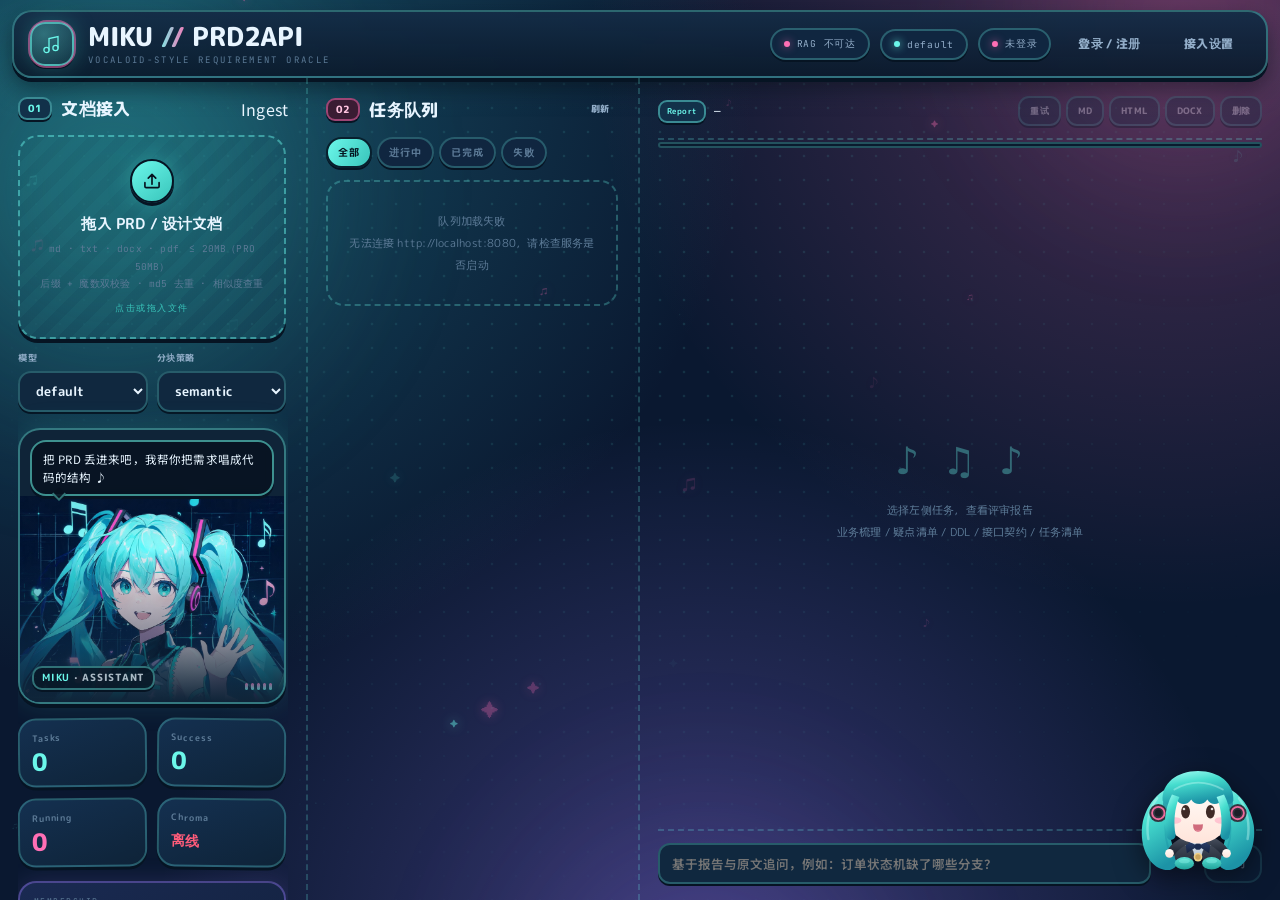
==== frontend/index.html @ 6f353a14 "feat: 新增账号登录与用户级 VIP 额度体系 登录：BCrypt 密码 + Redis 不透明令牌（12h 滑动续期），连续 5 次失败锁定 15 分钟；登录态优先、Header 透传回退，支持" ====
<!doctype html>
<html lang="zh-CN">
<head>
<meta charset="utf-8">
<meta name="viewport" content="width=device-width, initial-scale=1">
<title>MIKU // PRD2API · 需求解析终端</title>
<link rel="preconnect" href="https://fonts.googleapis.com">
<link rel="preconnect" href="https://fonts.gstatic.com" crossorigin>
<link href="https://fonts.googleapis.com/css2?family=M+PLUS+Rounded+1c:wght@400;700;800&family=JetBrains+Mono:wght@400;600&family=Noto+Sans+SC:wght@300;400;500;700&display=swap" rel="stylesheet">
<style>
  :root{
    --void:#050A14;
    --deep:#0A1424;
    --panel:rgba(140,220,255,.045);
    --glass:rgba(12,26,44,.55);
    --cream:#E8F5FF;
    --dim:#93AEC9;
    --faint:#5C7A96;
    --aqua:#39C5BB;
    --aqua-lit:#6BF7EA;
    --pink:#FF6FB5;
    --violet:#9B7BFF;
    --danger:#FF5C7A;
    --line:rgba(107,247,234,.16);
    --line-strong:rgba(107,247,234,.34);
    --mono:"JetBrains Mono","Cascadia Mono",Consolas,monospace;
    --display:"M PLUS Rounded 1c","HarmonyOS Sans SC","PingFang SC","Microsoft YaHei",sans-serif;
    --body:"Noto Sans SC","HarmonyOS Sans SC","PingFang SC","Microsoft YaHei",sans-serif;
  }

  *{box-sizing:border-box}
  html,body{height:100%}
  body{
    margin:0; background:var(--void); color:var(--cream);
    font-family:var(--body); letter-spacing:.01em;
    -webkit-font-smoothing:antialiased; overflow:hidden;
  }

  /* ── 氛围层：极光 / 星尘 / 网格 ───────────── */
  .aurora{position:fixed; inset:-20%; z-index:0; pointer-events:none; filter:blur(70px); opacity:.55}
  .aurora i{
    position:absolute; display:block; border-radius:50%; mix-blend-mode:screen;
    animation:float 18s ease-in-out infinite alternate;
  }
  .aurora i:nth-child(1){width:46vw;height:46vw;left:4%;top:6%;background:radial-gradient(circle,rgba(57,197,187,.55),transparent 68%)}
  .aurora i:nth-child(2){width:38vw;height:38vw;right:6%;top:-4%;background:radial-gradient(circle,rgba(255,111,181,.34),transparent 66%);animation-delay:-6s}
  .aurora i:nth-child(3){width:44vw;height:44vw;left:38%;bottom:-16%;background:radial-gradient(circle,rgba(155,123,255,.28),transparent 68%);animation-delay:-11s}
  @keyframes float{
    0%{transform:translate3d(0,0,0) scale(1)}
    100%{transform:translate3d(4%,-6%,0) scale(1.15)}
  }

  #stars{position:fixed; inset:0; z-index:1; pointer-events:none}

  .grid{
    position:fixed; inset:0; z-index:1; pointer-events:none; opacity:.5;
    background-image:
      linear-gradient(rgba(107,247,234,.05) 1px, transparent 1px),
      linear-gradient(90deg, rgba(107,247,234,.05) 1px, transparent 1px);
    background-size:64px 64px;
    mask-image:radial-gradient(circle at 50% 30%, #000 10%, transparent 80%);
  }
  .scan{
    position:fixed; left:0; right:0; height:120px; z-index:2; pointer-events:none;
    background:linear-gradient(180deg, transparent, rgba(107,247,234,.05), transparent);
    animation:scanDown 9s linear infinite;
  }
  @keyframes scanDown{ 0%{top:-20%} 100%{top:110%} }

  .shell{position:relative; z-index:3; height:100%; display:flex; flex-direction:column}

  /* ── 顶栏 ───────────────────────────────── */
  .topbar{
    display:flex; align-items:center; justify-content:space-between; gap:20px;
    padding:14px 26px; border-bottom:1px solid var(--line);
    background:linear-gradient(180deg, rgba(8,18,32,.92), rgba(8,18,32,.4));
    backdrop-filter:blur(16px);
  }
  .brand{display:flex; align-items:center; gap:14px; min-width:0}
  .logo{
    position:relative; width:44px; height:44px; flex:none;
    display:grid; place-items:center; border-radius:14px;
    background:radial-gradient(circle at 30% 25%, rgba(107,247,234,.35), rgba(57,197,187,.12));
    border:1px solid var(--line-strong);
    box-shadow:0 0 22px rgba(57,197,187,.28) inset, 0 0 18px rgba(57,197,187,.18);
  }
  .logo svg{width:24px; height:24px; color:var(--aqua-lit); animation:spin 12s linear infinite}
  @keyframes spin{ to{ transform:rotate(360deg) } }
  .logo::after{
    content:""; position:absolute; inset:-4px; border-radius:18px;
    border:1px solid rgba(255,111,181,.35); animation:pulseRing 2.8s ease-out infinite;
  }
  @keyframes pulseRing{
    0%{transform:scale(.92); opacity:.85}
    70%{transform:scale(1.12); opacity:0}
    100%{opacity:0}
  }

  .brand h1{
    margin:0; font-family:var(--display); font-weight:800; font-size:25px; line-height:1;
    letter-spacing:-.01em; display:flex; align-items:baseline; gap:8px; white-space:nowrap;
  }
  .brand h1 em{
    font-style:normal;
    background:linear-gradient(100deg, var(--aqua-lit), var(--pink));
    -webkit-background-clip:text; background-clip:text; color:transparent;
  }
  .brand .sub{
    margin:5px 0 0; font-family:var(--mono); font-size:9px; letter-spacing:.26em;
    text-transform:uppercase; color:var(--faint);
  }
  .topbar-right{display:flex; align-items:center; gap:10px; flex:none}

  .chip{
    display:inline-flex; align-items:center; gap:7px; padding:7px 12px; border-radius:99px;
    border:1px solid var(--line); background:rgba(140,220,255,.05);
    font-family:var(--mono); font-size:10px; letter-spacing:.08em; color:var(--dim);
    white-space:nowrap; transition:.2s;
  }
  .chip:hover{border-color:var(--line-strong); color:var(--cream)}
  .dot{width:6px; height:6px; border-radius:50%; background:var(--faint)}
  .dot.on{background:var(--aqua-lit); box-shadow:0 0 8px var(--aqua-lit); animation:breathe 2.2s ease-in-out infinite}
  .dot.off{background:var(--pink); box-shadow:0 0 8px rgba(255,111,181,.7)}
  @keyframes breathe{ 50%{opacity:.35} }

  .btn{
    position:relative; overflow:hidden; font-family:var(--mono); font-size:10.5px;
    letter-spacing:.1em; text-transform:uppercase; padding:9px 15px; border-radius:10px;
    cursor:pointer; border:1px solid var(--line); background:rgba(140,220,255,.04);
    color:var(--cream); transition:.2s cubic-bezier(.2,.7,.2,1);
  }
  .btn:hover{border-color:var(--line-strong); color:var(--aqua-lit); box-shadow:0 0 18px rgba(57,197,187,.25); transform:translateY(-1px)}
  .btn:active{transform:translateY(0) scale(.98)}
  .btn:disabled{opacity:.3; cursor:not-allowed; transform:none; box-shadow:none}
  .btn.solid{
    background:linear-gradient(120deg, var(--aqua), #2FA8C4 55%, var(--violet));
    border-color:transparent; color:#05131C; font-weight:700;
    box-shadow:0 6px 20px rgba(57,197,187,.35);
  }
  .btn.solid:hover{color:#05131C; box-shadow:0 8px 26px rgba(57,197,187,.5); filter:brightness(1.06)}
  .btn.ghost{border-color:transparent; color:var(--dim); background:transparent}
  .btn.ghost:hover{background:rgba(140,220,255,.06); border-color:var(--line); color:var(--cream)}
  .btn.danger:hover{border-color:rgba(255,92,122,.6); color:var(--danger); box-shadow:0 0 16px rgba(255,92,122,.22)}
  .ripple{
    position:absolute; border-radius:50%; transform:translate(-50%,-50%) scale(0);
    background:radial-gradient(circle, rgba(255,255,255,.65), transparent 65%);
    pointer-events:none; animation:ripple .55s ease-out forwards;
  }
  @keyframes ripple{ to{ transform:translate(-50%,-50%) scale(3.4); opacity:0 } }

  /* ── 设置抽屉 ───────────────────────────── */
  .drawer{
    display:none; gap:14px; padding:16px 26px 18px;
    border-bottom:1px solid var(--line); background:rgba(9,20,36,.7); backdrop-filter:blur(12px);
  }
  .drawer.open{display:grid; grid-template-columns:repeat(auto-fit,minmax(176px,1fr)); align-items:end; animation:drop .26s ease}
  @keyframes drop{ from{opacity:0; transform:translateY(-8px)} }
  .field{display:flex; flex-direction:column; gap:6px}
  .field label{
    font-family:var(--mono); font-size:9px; letter-spacing:.18em; text-transform:uppercase; color:var(--faint);
  }
  input, select, textarea{
    font-family:var(--mono); font-size:12px; color:var(--cream); width:100%;
    background:rgba(140,220,255,.06); border:1px solid var(--line); border-radius:10px;
    padding:10px 12px; outline:none; transition:.2s;
  }
  input:focus, select:focus, textarea:focus{
    border-color:var(--aqua); background:rgba(57,197,187,.1); box-shadow:0 0 0 3px rgba(57,197,187,.12);
  }
  select option{background:#0C1A2C; color:var(--cream)}

  /* ── 三栏工作台 ─────────────────────────── */
  .workspace{flex:1; min-height:0; display:grid; grid-template-columns:308px 332px minmax(0,1fr)}
  .pane{
    min-height:0; display:flex; flex-direction:column; padding:18px 18px 0;
    border-right:1px solid var(--line); position:relative;
    animation:rise .7s cubic-bezier(.2,.8,.2,1) both;
  }
  .pane:nth-child(2){animation-delay:.1s}
  .pane:nth-child(3){animation-delay:.2s; border-right:none}
  @keyframes rise{ from{opacity:0; transform:translateY(16px)} }
  .pane::after{
    content:""; position:absolute; top:0; bottom:0; right:-1px; width:1px;
    background:linear-gradient(180deg, transparent, rgba(107,247,234,.35), transparent);
  }
  .pane:last-child::after{display:none}

  .pane-head{display:flex; align-items:center; justify-content:space-between; gap:10px; margin-bottom:14px}
  .pane-title{display:flex; align-items:center; gap:9px; min-width:0}
  .idx{
    font-family:var(--mono); font-size:9.5px; color:var(--aqua-lit); letter-spacing:.06em;
    padding:3px 6px; border-radius:6px; border:1px solid rgba(107,247,234,.35);
    background:rgba(57,197,187,.1); flex:none;
  }
  .pane-title h2{margin:0; font-family:var(--display); font-size:16px; font-weight:700; white-space:nowrap}
  .pane-title .sub{font-family:var(--mono); font-size:8.5px; letter-spacing:.2em; color:var(--faint); text-transform:uppercase}
  .pane-body{flex:1; min-height:0; overflow-y:auto; padding-bottom:18px; padding-right:2px}
  :where(.pane-body,.report-body,.toc,.queue)::-webkit-scrollbar{width:5px; height:5px}
  :where(.pane-body,.report-body,.toc,.queue)::-webkit-scrollbar-thumb{
    background:linear-gradient(180deg, rgba(107,247,234,.5), rgba(255,111,181,.35));
    border-radius:99px;
  }
  :where(.pane-body,.report-body,.toc,.queue)::-webkit-scrollbar-track{background:transparent}

  /* ── 上传 ───────────────────────────────── */
  .dropzone{
    position:relative; overflow:hidden; cursor:pointer; text-align:center;
    padding:22px 16px; border-radius:16px;
    border:1.5px dashed rgba(107,247,234,.35);
    background:linear-gradient(180deg, rgba(57,197,187,.08), rgba(57,197,187,.02));
    transition:.24s;
  }
  .dropzone:hover{border-color:var(--aqua-lit); background:linear-gradient(180deg, rgba(57,197,187,.16), rgba(57,197,187,.04)); transform:translateY(-2px); box-shadow:0 10px 28px rgba(57,197,187,.18)}
  .dropzone.drag{border-color:var(--pink); border-style:solid; background:rgba(255,111,181,.12); transform:scale(1.02)}
  .dropzone.busy{pointer-events:none}
  .dropzone .sweep{
    position:absolute; inset:0; opacity:0; pointer-events:none;
    background:linear-gradient(115deg, transparent 30%, rgba(107,247,234,.22) 50%, transparent 70%);
    transform:translateX(-100%);
  }
  .dropzone.busy .sweep{opacity:1; animation:sweep 1.4s linear infinite}
  @keyframes sweep{ to{ transform:translateX(100%) } }

  .dz-icon{
    width:44px; height:44px; margin:0 auto 10px; display:grid; place-items:center;
    border-radius:50%; color:#06131F;
    background:linear-gradient(140deg, var(--aqua-lit), var(--aqua));
    box-shadow:0 0 24px rgba(57,197,187,.5);
    animation:bob 3.2s ease-in-out infinite;
  }
  @keyframes bob{ 50%{ transform:translateY(-5px) } }
  .dz-icon svg{width:20px; height:20px}
  .dz-title{font-family:var(--display); font-size:14.5px; font-weight:700; margin-bottom:5px}
  .dz-hint{font-family:var(--mono); font-size:9.5px; line-height:1.85; color:var(--faint); letter-spacing:.02em}
  .dz-meta{margin-top:9px; font-family:var(--mono); font-size:8.5px; letter-spacing:.18em; text-transform:uppercase; color:var(--aqua)}

  .upload-result{
    display:none; margin-top:12px; padding:12px 13px; border-radius:14px;
    border:1px solid rgba(107,247,234,.3); background:linear-gradient(135deg, rgba(57,197,187,.14), rgba(155,123,255,.08));
  }
  .upload-result.show{display:block; animation:pop .35s cubic-bezier(.2,1.4,.4,1) both}
  @keyframes pop{ from{opacity:0; transform:scale(.96) translateY(6px)} }
  .ur-name{font-family:var(--mono); font-size:11px; word-break:break-all; margin-bottom:5px; color:var(--aqua-lit)}
  .ur-meta{font-family:var(--mono); font-size:9px; color:var(--dim); line-height:1.9; word-break:break-all}
  .ur-flag{color:var(--pink)}
  .ur-actions{display:flex; gap:7px; margin-top:10px}

  .option-row{display:grid; grid-template-columns:1fr 1fr; gap:9px; margin-top:13px}
  .option-row .field label{font-size:8.5px}

  /* ── 看板娘 ─────────────────────────────── */
  .mascot{
    position:relative; margin-top:16px; border-radius:18px; overflow:hidden;
    border:1px solid rgba(107,247,234,.28);
    box-shadow:0 14px 40px rgba(5,10,20,.6), 0 0 0 1px rgba(107,247,234,.08) inset;
    background:#0A1424;
  }
  .mascot-art{
    position:relative; height:206px; overflow:hidden; display:block;
  }
  .hero-art{
    width:100%; height:100%; display:block; object-fit:cover; object-position:50% 14%;
    transition:transform .7s cubic-bezier(.2,.8,.2,1), filter .5s;
  }
  .mascot:hover .hero-art{transform:scale(1.045); filter:saturate(1.06)}
  .mascot-art::after{
    content:""; position:absolute; inset:0; pointer-events:none;
    background:linear-gradient(180deg, rgba(10,20,36,0) 0%, rgba(10,20,36,0) 52%, rgba(10,20,36,.62) 84%, #0A1424 100%);
  }

  /* ── 可拖拽的 fufu 玩偶 ──────────────────── */
  .fufu{
    position:fixed; left:0; top:0; z-index:45; width:124px;
    cursor:grab; touch-action:none; user-select:none;
    filter:drop-shadow(0 8px 14px rgba(0,0,0,.5));
    transition:filter .2s;
  }
  .fufu svg{width:100%; height:auto; display:block; overflow:visible; transition:transform .28s cubic-bezier(.34,1.56,.64,1)}
  .fufu:hover{filter:drop-shadow(0 10px 18px rgba(0,0,0,.55)) drop-shadow(0 0 14px rgba(57,197,187,.4))}
  .fufu.dragging{cursor:grabbing}
  .fufu.dragging svg{transform:rotate(-5deg) scale(1.05)}
  .fufu:focus-visible{outline:none}
  .fufu:focus-visible svg{filter:drop-shadow(0 0 12px var(--aqua-lit))}
  .fufu-bubble{
    position:absolute; left:50%; bottom:calc(100% + 6px); width:max-content; max-width:190px;
    transform:translateX(-50%) translateY(4px) scale(.94);
    padding:6px 9px; border-radius:12px;
    background:rgba(10,24,38,.95); border:2px solid rgba(107,247,234,.45);
    font-family:var(--display); font-weight:600; font-size:10px; line-height:1.5; color:var(--cream);
    box-shadow:0 3px 0 #061423; opacity:0; pointer-events:none; transition:.22s;
  }
  .fufu-bubble.show{opacity:1; transform:translateX(-50%) translateY(0) scale(1)}
  .fufu-bubble::after{
    content:""; position:absolute; left:50%; bottom:-6px; width:8px; height:8px; margin-left:-4px;
    background:rgba(10,24,38,.95); border-right:2px solid rgba(107,247,234,.45);
    border-bottom:2px solid rgba(107,247,234,.45); transform:rotate(45deg);
  }

  .fufu .f-body, .fufu .f-head, .fufu .f-tail-l, .fufu .f-tail-r,
  .fufu .f-arm-r, .fufu .f-eye-l, .fufu .f-eye-r, .fufu .f-mouth-sing{transform-box:view-box}
  .fufu .f-body{animation:plushBob 3.4s ease-in-out infinite; transform-origin:100px 174px}
  @keyframes plushBob{ 0%,100%{transform:translateY(0) rotate(0)} 50%{transform:translateY(-2.5px) rotate(-1deg)} }
  .fufu .f-head{animation:plushTilt 5.6s ease-in-out infinite; transform-origin:100px 128px}
  @keyframes plushTilt{ 0%,100%{transform:rotate(-1.6deg)} 50%{transform:rotate(1.6deg)} }
  .fufu .f-tail-l{animation:plushSwayL 4s ease-in-out infinite; transform-origin:82px 52px}
  .fufu .f-tail-r{animation:plushSwayR 4.6s ease-in-out infinite; transform-origin:118px 52px}
  @keyframes plushSwayL{ 0%,100%{transform:rotate(-3deg)} 50%{transform:rotate(2.4deg)} }
  @keyframes plushSwayR{ 0%,100%{transform:rotate(3deg)} 50%{transform:rotate(-2.4deg)} }
  .fufu .f-arm-r{animation:plushWave 2.6s ease-in-out infinite; transform-origin:120px 136px}
  @keyframes plushWave{ 0%,100%{transform:rotate(-4deg)} 50%{transform:rotate(10deg)} }
  .fufu .f-eye-l{animation:blink 5.4s infinite; transform-origin:80px 90px}
  .fufu .f-eye-r{animation:blink 5.4s infinite .08s; transform-origin:120px 90px}
  @keyframes blink{ 0%,89%,100%{transform:scaleY(1)} 93%,96%{transform:scaleY(.1)} }
  .fufu .f-mouth-smile{transition:opacity .16s}
  .fufu .f-mouth-sing{opacity:0; transform-origin:100px 114px}
  .fufu.sing .f-mouth-smile{opacity:0}
  .fufu.sing .f-mouth-sing{opacity:1; animation:sing .42s ease-in-out infinite}
  @keyframes sing{ 0%,100%{transform:scaleY(.55)} 50%{transform:scaleY(1.35)} }
  .fufu.sing .f-arm-r{animation-duration:.8s}
  .fufu .f-note{opacity:0; animation:noteUp 3.4s linear infinite; transform-box:fill-box; transform-origin:50% 100%}
  .fufu .f-note.n2{animation-delay:1.1s}
  .fufu .f-note.n3{animation-delay:2.2s}
  @keyframes noteUp{
    0%{transform:translate(0,6px) scale(.6); opacity:0}
    16%{opacity:.95}
    100%{transform:translate(-14px,-38px) scale(1.05); opacity:0}
  }
  .fufu.mood-happy{animation:plushJump .58s ease-in-out 3}
  @keyframes plushJump{ 0%,100%{transform:translateY(0)} 40%{transform:translateY(-10px) rotate(-3deg)} }
  .fufu.mood-sad .f-head{animation:plushSad 4s ease-in-out infinite}
  @keyframes plushSad{ 0%,100%{transform:rotate(5deg) translateY(3px)} 50%{transform:rotate(8deg) translateY(4px)} }

  .speech{
    position:relative; z-index:3; margin:10px 10px 0;
    padding:8px 11px; border-radius:12px;
    background:rgba(8,18,32,.86); border:1px solid rgba(107,247,234,.42);
    backdrop-filter:blur(6px); font-size:11px; line-height:1.6; color:var(--cream);
    box-shadow:0 8px 22px rgba(0,0,0,.45); animation:pop .3s ease both;
  }
  .speech::after{
    content:""; position:absolute; left:22px; bottom:-5px; width:8px; height:8px;
    background:rgba(8,18,32,.9); border-right:1px solid rgba(107,247,234,.42);
    border-bottom:1px solid rgba(107,247,234,.42); transform:rotate(45deg);
  }
  .eq{position:absolute; right:12px; bottom:12px; z-index:3; display:flex; align-items:flex-end; gap:3px; height:26px}
  .eq i{
    width:3px; border-radius:2px;
    background:linear-gradient(180deg, var(--pink), var(--aqua-lit));
    animation:eqBounce 1s ease-in-out infinite; animation-play-state:paused; opacity:.55;
    height:30%;
  }
  .eq.play i{animation-play-state:running; opacity:1}
  .eq i:nth-child(2){animation-delay:.12s}
  .eq i:nth-child(3){animation-delay:.24s}
  .eq i:nth-child(4){animation-delay:.06s}
  .eq i:nth-child(5){animation-delay:.18s}
  @keyframes eqBounce{ 0%,100%{height:22%} 50%{height:100%} }
  .mascot-name{
    position:absolute; left:12px; bottom:12px; z-index:3;
    font-family:var(--mono); font-size:9px; letter-spacing:.16em; color:rgba(232,245,255,.72);
    text-transform:uppercase;
  }
  .mascot-name b{color:var(--aqua-lit)}

  .stat-grid{display:grid; grid-template-columns:1fr 1fr; gap:8px; margin-top:14px}
  .stat{
    border-radius:13px; padding:11px 12px; border:1px solid var(--line);
    background:linear-gradient(160deg, rgba(140,220,255,.06), rgba(140,220,255,.015));
    transition:.2s;
  }
  .stat:hover{border-color:var(--line-strong); transform:translateY(-2px)}
  .stat .k{font-family:var(--mono); font-size:8px; letter-spacing:.18em; color:var(--faint); text-transform:uppercase}
  .stat .v{font-family:var(--display); font-size:21px; font-weight:800; margin-top:3px; line-height:1.1}
  .stat .v.aqua{color:var(--aqua-lit)}
  .stat .v.pink{color:var(--pink)}
  .stat .v.mid{font-size:14px; padding-top:5px}

  /* ── 队列 ───────────────────────────────── */
  .filter-row{display:flex; gap:5px; margin-bottom:12px; flex-wrap:wrap}
  .filter{
    font-family:var(--mono); font-size:9px; letter-spacing:.1em; text-transform:uppercase;
    padding:6px 10px; border-radius:99px; cursor:pointer; transition:.2s;
    border:1px solid var(--line); background:transparent; color:var(--faint);
  }
  .filter:hover{color:var(--cream); border-color:var(--line-strong)}
  .filter.active{
    color:#06131F; font-weight:700; border-color:transparent;
    background:linear-gradient(120deg, var(--aqua-lit), var(--aqua));
    box-shadow:0 0 16px rgba(57,197,187,.4);
  }

  .queue{flex:1; min-height:0; overflow-y:auto; padding-right:2px}
  .task{
    position:relative; overflow:hidden; cursor:pointer; padding:12px 12px 12px 15px;
    margin-bottom:8px; border-radius:14px; border:1px solid var(--line);
    background:linear-gradient(150deg, rgba(140,220,255,.05), rgba(140,220,255,.015));
    transition:.22s cubic-bezier(.2,.7,.2,1);
  }
  .task::before{
    content:""; position:absolute; left:0; top:10px; bottom:10px; width:3px; border-radius:3px;
    background:rgba(92,122,150,.6); transition:.2s;
  }
  .task:hover{transform:translateX(3px); border-color:var(--line-strong); box-shadow:0 8px 24px rgba(5,10,20,.5)}
  .task.active{border-color:rgba(107,247,234,.55); background:linear-gradient(150deg, rgba(57,197,187,.16), rgba(155,123,255,.06))}
  .task.active::before{background:linear-gradient(180deg, var(--aqua-lit), var(--pink)); box-shadow:0 0 12px var(--aqua)}
  .task[data-status="SUCCESS"]::before{background:var(--aqua)}
  .task[data-status="PROCESS"]::before, .task[data-status="INIT"]::before{background:var(--pink); animation:breathe 1.4s infinite}
  .task[data-status="FAIL"]::before{background:var(--danger)}
  .task-top{display:flex; align-items:center; justify-content:space-between; gap:8px; margin-bottom:6px}
  .task-id{font-family:var(--mono); font-size:10.5px; overflow:hidden; text-overflow:ellipsis; color:var(--cream)}
  .pill{
    font-family:var(--mono); font-size:8px; letter-spacing:.1em; padding:3px 7px; border-radius:99px;
    border:1px solid currentColor; white-space:nowrap; background:rgba(5,10,20,.4);
  }
  .pill.INIT{color:var(--dim)}
  .pill.PROCESS{color:var(--pink)}
  .pill.SUCCESS{color:var(--aqua-lit)}
  .pill.FAIL{color:var(--danger)}
  .task-meta{display:flex; gap:9px; flex-wrap:wrap; font-family:var(--mono); font-size:8.5px; color:var(--faint)}
  .task-meta b{color:var(--dim); font-weight:400}
  .bar{height:3px; border-radius:99px; background:rgba(140,220,255,.12); margin-top:9px; overflow:hidden}
  .bar i{
    display:block; height:100%; width:0; border-radius:99px;
    background:linear-gradient(90deg, var(--aqua), var(--aqua-lit) 60%, var(--pink));
    transition:width .6s cubic-bezier(.3,.8,.3,1); position:relative;
  }
  .bar i::after{
    content:""; position:absolute; inset:0;
    background:linear-gradient(90deg, transparent, rgba(255,255,255,.7), transparent);
    transform:translateX(-100%); animation:shine 1.8s linear infinite;
  }
  @keyframes shine{ to{ transform:translateX(100%) } }

  .empty{
    border:1px dashed var(--line); border-radius:14px; padding:28px 16px; text-align:center;
    font-family:var(--mono); font-size:10px; line-height:2; color:var(--faint); letter-spacing:.06em;
  }

  /* ── 报告 ───────────────────────────────── */
  .pane-report{padding-bottom:0}
  .report-head{
    display:flex; align-items:center; justify-content:space-between; gap:12px;
    padding-bottom:12px; border-bottom:1px solid var(--line); flex-wrap:wrap;
  }
  .report-id{display:flex; align-items:center; gap:8px; min-width:0}
  .report-id .tag{
    font-family:var(--mono); font-size:8px; letter-spacing:.2em; text-transform:uppercase;
    color:var(--aqua-lit); padding:3px 7px; border:1px solid rgba(107,247,234,.35); border-radius:6px;
  }
  .report-id code{font-family:var(--mono); font-size:11px; color:var(--cream); overflow:hidden; text-overflow:ellipsis; white-space:nowrap}
  .report-actions{display:flex; gap:5px; flex-wrap:wrap}
  .report-actions .btn{padding:6px 10px; font-size:9px; border-radius:8px}

  .scroll-progress{
    height:2px; margin-top:0; background:rgba(140,220,255,.08); overflow:hidden; flex:none;
  }
  .scroll-progress i{
    display:block; height:100%; width:0;
    background:linear-gradient(90deg, var(--aqua), var(--pink));
    box-shadow:0 0 8px var(--aqua); transition:width .15s linear;
  }

  .report-layout{flex:1; min-height:0; display:grid; grid-template-columns:minmax(0,1fr) 186px}
  .report-body{min-height:0; overflow-y:auto; padding:22px 24px 22px 0}
  .toc{border-left:1px solid var(--line); padding:22px 0 22px 14px; overflow-y:auto; font-family:var(--mono); font-size:9px; line-height:1.95}
  .toc .toc-label{font-size:8px; letter-spacing:.22em; color:var(--faint); text-transform:uppercase; margin-bottom:10px}
  .toc a{
    display:block; padding:3px 0 3px 9px; color:var(--dim); text-decoration:none;
    border-left:1px solid transparent; transition:.18s; white-space:nowrap; overflow:hidden; text-overflow:ellipsis;
  }
  .toc a:hover{color:var(--aqua-lit); border-left-color:var(--aqua-lit); padding-left:12px}
  .toc a.lv3{padding-left:18px; color:var(--faint)}
  .toc a.lv4{padding-left:26px; color:var(--faint); font-size:8.5px}

  /* Markdown */
  .md{font-size:13.5px; line-height:1.95; color:#CEE6F6; max-width:84ch; animation:fadeUp .5s ease both}
  @keyframes fadeUp{ from{opacity:0; transform:translateY(10px)} }
  .md > *:first-child{margin-top:0}
  .md h1,.md h2,.md h3,.md h4{
    font-family:var(--display); color:var(--cream); line-height:1.35; font-weight:800;
    margin:30px 0 12px; letter-spacing:-.01em;
  }
  .md h1{
    font-size:25px;
    background:linear-gradient(100deg, #FFFFFF, var(--aqua-lit) 55%, var(--pink));
    -webkit-background-clip:text; background-clip:text; color:transparent;
  }
  .md h2{font-size:18px; padding-bottom:8px; border-bottom:1px solid var(--line); position:relative}
  .md h2::before{
    content:"♪"; color:var(--pink); margin-right:8px; font-family:var(--mono); font-size:15px;
    text-shadow:0 0 12px rgba(255,111,181,.7);
  }
  .md h3{font-size:15px; color:#DDF3FF}
  .md h4{font-size:12.5px; color:var(--dim); font-family:var(--mono); letter-spacing:.04em}
  .md p{margin:9px 0}
  .md strong{color:#FFFFFF; font-weight:700}
  .md em{color:var(--dim)}
  .md a{color:var(--aqua-lit); text-decoration:none; border-bottom:1px dashed rgba(107,247,234,.5)}
  .md ul,.md ol{margin:9px 0; padding-left:20px}
  .md li{margin:4px 0}
  .md li::marker{color:var(--pink)}
  .md code{
    font-family:var(--mono); font-size:11.5px; color:var(--aqua-lit);
    background:rgba(57,197,187,.14); padding:1.5px 5px; border-radius:5px;
  }
  .md pre{
    position:relative; background:linear-gradient(160deg, #071322, #0A1A2C);
    border:1px solid var(--line); border-radius:14px; padding:32px 16px 16px;
    overflow-x:auto; margin:14px 0; box-shadow:0 10px 26px rgba(0,0,0,.35);
  }
  .md pre::before{
    content:"● ● ●"; position:absolute; top:9px; left:14px; font-size:9px; letter-spacing:4px;
    color:rgba(255,111,181,.75);
  }
  .md pre code{background:none; padding:0; color:#B9E9FF; font-size:11px; line-height:1.85}
  .md blockquote{
    margin:14px 0; padding:10px 14px; border-radius:0 12px 12px 0; border-left:3px solid var(--pink);
    background:rgba(255,111,181,.07); color:var(--dim); font-style:italic;
  }
  .md table{border-collapse:separate; border-spacing:0; width:100%; margin:15px 0; font-size:11.5px; border:1px solid var(--line); border-radius:12px; overflow:hidden}
  .md th{
    font-family:var(--mono); font-size:9px; letter-spacing:.12em; text-transform:uppercase; text-align:left;
    color:var(--aqua-lit); padding:9px 11px; white-space:nowrap;
    background:linear-gradient(180deg, rgba(57,197,187,.16), rgba(57,197,187,.06));
    border-bottom:1px solid var(--line);
  }
  .md td{padding:9px 11px; border-bottom:1px solid rgba(107,247,234,.08); font-family:var(--mono); font-size:11px; vertical-align:top; word-break:break-word}
  .md td:first-child{white-space:nowrap; color:#DCEEFF}
  .md tbody tr{transition:background .18s}
  .md tbody tr:hover{background:rgba(57,197,187,.07)}
  .md tbody tr:last-child td{border-bottom:none}
  .md hr{border:none; height:1px; margin:26px 0; background:linear-gradient(90deg, transparent, rgba(107,247,234,.4), transparent)}

  .report-empty{height:100%; display:flex; flex-direction:column; align-items:center; justify-content:center; gap:12px; text-align:center; padding:30px}
  .report-empty .glyph{font-family:var(--mono); font-size:40px; color:rgba(107,247,234,.35); letter-spacing:2px; animation:breathe 3.4s ease-in-out infinite}
  .report-empty p{font-family:var(--mono); font-size:10px; letter-spacing:.1em; color:var(--faint); line-height:2; margin:0}
  .loading-rings{position:relative; width:64px; height:64px}
  .loading-rings i{
    position:absolute; inset:0; border-radius:50%; border:2px solid transparent;
    border-top-color:var(--aqua-lit); border-right-color:rgba(255,111,181,.6);
    animation:spin 1.1s linear infinite;
  }
  .loading-rings i:nth-child(2){inset:10px; animation-duration:1.6s; animation-direction:reverse; border-top-color:var(--pink); border-right-color:rgba(107,247,234,.5)}
  @keyframes spin{ to{transform:rotate(360deg)} }

  /* 追问 */
  .chat{display:flex; align-items:center; gap:8px; padding:12px 0 16px; border-top:1px solid var(--line); flex:none}
  .chat input{flex:1; font-family:var(--body); font-size:12.5px; border-radius:12px}
  .chat .hint{font-family:var(--mono); font-size:8px; letter-spacing:.14em; color:var(--faint); white-space:nowrap}
  .chat .btn{border-radius:12px}

  /* Toast */
  .toasts{position:fixed; right:20px; bottom:20px; z-index:60; display:flex; flex-direction:column; gap:8px; align-items:flex-end}
  .toast{
    font-family:var(--mono); font-size:10.5px; padding:11px 14px; max-width:380px; line-height:1.7;
    border-radius:12px; border:1px solid var(--line-strong);
    background:rgba(8,18,32,.92); backdrop-filter:blur(10px);
    border-left:3px solid var(--aqua); box-shadow:0 12px 30px rgba(0,0,0,.5);
    animation:toastIn .3s cubic-bezier(.2,1.3,.4,1) both;
  }
  .toast.error{border-left-color:var(--danger)}
  .toast.warn{border-left-color:var(--pink)}
  @keyframes toastIn{ from{opacity:0; transform:translateX(20px) scale(.96)} }

  @media (max-width:1520px){
    .report-layout{grid-template-columns:minmax(0,1fr)}
    .toc{display:none}
    .report-body{padding-right:0}
  }
  @media (max-width:1180px){
    body{overflow:auto}
    .shell{height:auto}
    .workspace{grid-template-columns:1fr}
    .pane{border-right:none; border-bottom:1px solid var(--line); padding-bottom:16px}
    .mascot-art{height:150px}
    .chibi{height:160px}
  }
  @media (prefers-reduced-motion:reduce){
    *{animation-duration:.001s !important; animation-iteration-count:1 !important; transition-duration:.001s !important}
  }

  /* ══════════ 卡通贴纸皮肤 ══════════ */
  :root{
    --sticker:#122A44;
    --sticker-2:#0E2338;
    --hard:0 4px 0 #061423, 0 10px 24px rgba(3,10,18,.5);
    --hard-sm:0 3px 0 #061423;
    --pop:cubic-bezier(.34,1.56,.64,1);
  }
  body{
    background:
      radial-gradient(circle at 10% 6%, rgba(41,158,175,.42), transparent 44%),
      radial-gradient(circle at 92% 2%, rgba(255,111,181,.26), transparent 40%),
      radial-gradient(circle at 55% 108%, rgba(155,123,255,.34), transparent 46%),
      #0A1830;
  }
  .grid{
    opacity:.55;
    background-image:radial-gradient(rgba(107,247,234,.22) 1.5px, transparent 1.6px);
    background-size:24px 24px;
  }
  .aurora{opacity:.7}
  .scan{opacity:.6}

  /* 顶栏 / 品牌 */
  .topbar{
    margin:10px 12px 0; padding:10px 16px;
    border:2px solid rgba(107,247,234,.35); border-radius:20px;
    background:linear-gradient(180deg, rgba(20,44,70,.96), rgba(11,26,44,.94));
    box-shadow:var(--hard);
  }
  .logo{
    border:2px solid rgba(107,247,234,.6); border-radius:15px;
    box-shadow:0 3px 0 #061423, 0 0 22px rgba(57,197,187,.35);
  }
  .logo::after{border-radius:19px; border-width:2px; border-color:rgba(255,111,181,.5)}
  .brand h1{font-size:26px}
  .chip{
    border:2px solid rgba(107,247,234,.28); background:#102640; border-radius:99px;
    box-shadow:0 2px 0 #061423; font-size:9.5px;
    transition:transform .18s var(--pop), border-color .18s, color .18s;
  }
  .chip:hover{transform:translateY(-1px); border-color:rgba(107,247,234,.62)}

  /* 按钮：厚描边 + 硬投影 + 按下回弹 */
  .btn{
    font-family:var(--display); font-weight:800; text-transform:none; letter-spacing:.02em;
    font-size:11.5px; border:2px solid rgba(107,247,234,.4); border-radius:14px;
    background:#11293F; box-shadow:var(--hard-sm);
    transition:transform .16s var(--pop), box-shadow .16s, background .18s, border-color .18s, color .18s;
  }
  .btn:hover{
    transform:translateY(-2px) rotate(-.6deg);
    box-shadow:0 5px 0 #061423, 0 0 20px rgba(57,197,187,.3);
    border-color:rgba(107,247,234,.75); color:var(--aqua-lit);
  }
  .btn:active{transform:translateY(2px); box-shadow:0 1px 0 #061423}
  .btn.solid{
    background:linear-gradient(120deg, var(--aqua-lit), var(--aqua) 60%, var(--violet));
    border-color:#08202E; color:#04141F;
    box-shadow:0 3px 0 #061423, 0 8px 18px rgba(57,197,187,.35);
  }
  .btn.solid:hover{filter:brightness(1.05); color:#04141F; transform:translateY(-2px) rotate(-.6deg)}
  .btn.ghost{border-color:transparent; box-shadow:none; background:transparent}
  .btn.ghost:hover{border-color:rgba(107,247,234,.4); box-shadow:var(--hard-sm); background:#11293F}
  .report-actions .btn{border-radius:11px; box-shadow:0 2px 0 #061423}
  .chat .btn{border-radius:14px}

  /* 抽屉 / 表单 */
  .drawer{border-bottom:2px dashed rgba(107,247,234,.22); background:rgba(12,28,46,.88)}
  .field label{
    font-family:var(--display); font-weight:700; font-size:10px;
    letter-spacing:.06em; text-transform:none; color:var(--dim);
  }
  input, select, textarea{
    font-family:var(--display); font-weight:600; font-size:12.5px;
    border:2px solid rgba(107,247,234,.25); border-radius:13px; background:#10283F;
    box-shadow:0 2px 0 #061423; padding:9px 12px;
  }
  input:focus, select:focus, textarea:focus{
    border-color:var(--aqua-lit);
    box-shadow:0 2px 0 #061423, 0 0 0 4px rgba(57,197,187,.18);
  }

  /* 分栏：虚线分隔 */
  .pane{border-right:2px dashed rgba(107,247,234,.2)}
  .pane::after{display:none}
  .pane:nth-child(3){border-right:none}
  .idx{
    font-family:var(--display); font-weight:800; font-size:10px;
    padding:2px 8px; border-radius:9px; border:2px solid rgba(107,247,234,.45);
    background:#12314A; box-shadow:0 2px 0 #061423; letter-spacing:.02em;
  }
  .pane:nth-child(2) .idx{background:#3A1C33; border-color:rgba(255,111,181,.5); color:#FFC3DF}
  .pane:nth-child(3) .idx{background:#241E4A; border-color:rgba(155,123,255,.5); color:#D6C9FF}
  .pane-title h2{font-size:17px; font-weight:800}
  .pane-title .sub{
    font-family:var(--display); font-weight:600; letter-spacing:.1em;
    text-transform:none; font-size:9px;
  }

  /* 上传区 */
  .dropzone{
    border:2px dashed rgba(107,247,234,.45); border-radius:20px;
    background:repeating-linear-gradient(-45deg, rgba(57,197,187,.07) 0 10px, rgba(57,197,187,.02) 10px 20px);
    box-shadow:0 4px 0 #061423;
  }
  .dropzone:hover{
    transform:translateY(-3px) rotate(-.4deg);
    box-shadow:0 7px 0 #061423, 0 0 26px rgba(57,197,187,.2);
  }
  .dz-icon{border:2px solid #061423; box-shadow:0 3px 0 #061423, 0 0 22px rgba(57,197,187,.45)}
  .dz-title{font-size:15px}
  .upload-result{border:2px solid rgba(107,247,234,.4); border-radius:18px; box-shadow:0 3px 0 #061423}

  /* 看板娘卡片 */
  .mascot{
    border:2px solid rgba(107,247,234,.4); border-radius:22px; background:#0F2438;
    box-shadow:0 4px 0 #061423, 0 0 28px rgba(57,197,187,.18);
  }
  .mascot-art::after{
    background:linear-gradient(180deg, rgba(15,36,56,.1) 0%, rgba(15,36,56,0) 26%, rgba(15,36,56,.55) 74%, #0F2438 100%);
  }
  .speech{border:2px solid rgba(107,247,234,.55); border-radius:16px; box-shadow:0 3px 0 #061423; font-size:11.5px}
  .speech::after{border-width:2px}
  .mascot-name{
    font-family:var(--display); font-weight:800; font-size:9.5px; letter-spacing:.08em;
    padding:3px 8px; border-radius:10px; border:2px solid rgba(107,247,234,.4);
    background:rgba(8,24,38,.82); box-shadow:0 2px 0 #061423;
  }

  /* 统计卡 */
  .stat-grid{gap:10px}
  .stat{
    border:2px solid rgba(107,247,234,.26); border-radius:18px;
    background:linear-gradient(160deg, #143050, #0E2338);
    box-shadow:0 3px 0 #061423;
    transition:transform .18s var(--pop), box-shadow .18s, border-color .18s;
  }
  .stat:nth-child(odd){transform:rotate(-.7deg)}
  .stat:nth-child(even){transform:rotate(.7deg)}
  .stat:hover{transform:translateY(-3px) rotate(0); border-color:rgba(107,247,234,.6); box-shadow:0 6px 0 #061423}
  .stat .k{font-family:var(--display); font-weight:700; letter-spacing:.1em; text-transform:none; font-size:9px}
  .stat .v{font-size:24px}

  /* 筛选 */
  .filter{
    border:2px solid rgba(107,247,234,.25); background:#102640; box-shadow:0 2px 0 #061423;
    font-family:var(--display); font-weight:700; text-transform:none; font-size:10px;
    transition:transform .16s var(--pop), border-color .18s, color .18s, background .18s;
  }
  .filter:hover{transform:translateY(-1px) rotate(-1deg); color:var(--cream)}
  .filter.active{
    border-color:#08202E; color:#04141F;
    background:linear-gradient(120deg, var(--aqua-lit), var(--aqua));
    box-shadow:0 2px 0 #061423;
  }

  /* 任务卡 */
  .task{
    border:2px solid rgba(107,247,234,.22); border-radius:18px;
    background:linear-gradient(150deg, #132F4B, #0E2338);
    box-shadow:0 3px 0 #061423; margin-bottom:10px;
  }
  .task::before{left:6px; top:12px; bottom:12px; width:5px; border-radius:9px}
  .task:hover{transform:translate(-1px,-2px) rotate(-.4deg); border-color:rgba(107,247,234,.6); box-shadow:0 6px 0 #061423}
  .task.active{border-color:var(--aqua-lit); box-shadow:0 3px 0 #061423, 0 0 22px rgba(57,197,187,.28)}
  .pill{
    border-width:2px; background:#0B1E31;
    font-family:var(--display); font-weight:700; letter-spacing:.02em;
  }
  .bar{
    height:10px; border:2px solid rgba(107,247,234,.35); border-radius:99px;
    background:#0A1B2E; padding:1px; margin-top:10px;
  }
  .bar i{border-radius:99px; background-image:repeating-linear-gradient(45deg, var(--aqua) 0 5px, var(--aqua-lit) 5px 10px)}
  .empty{
    border:2px dashed rgba(107,247,234,.28); border-radius:18px;
    font-family:var(--display); font-size:11px; letter-spacing:.02em;
  }

  /* 报告 */
  .report-head{border-bottom:2px dashed rgba(107,247,234,.22)}
  .report-id .tag{
    border:2px solid rgba(107,247,234,.45); border-radius:9px; background:#12314A;
    font-family:var(--display); font-weight:700; letter-spacing:.06em; text-transform:none;
    box-shadow:0 2px 0 #061423;
  }
  .scroll-progress{
    height:6px; border-radius:99px; margin-top:2px;
    background:#0A1B2E; border:2px solid rgba(107,247,234,.25);
  }
  .scroll-progress i{border-radius:99px}
  .toc{border-left:2px dashed rgba(107,247,234,.2); font-family:var(--display); font-size:10px}
  .toc:empty{border-left:none}
  .toc a{border-left-width:2px; border-radius:0 8px 8px 0}

  /* Markdown 卡通化 */
  .md h1{font-size:27px}
  .md h2{border-bottom:2px dashed rgba(107,247,234,.3)}
  .md code{border-radius:7px; border:1px solid rgba(107,247,234,.25)}
  .md pre{border:2px solid rgba(107,247,234,.28); border-radius:18px; box-shadow:0 4px 0 #061423}
  .md blockquote{border-radius:0 16px 16px 0; border-left-width:5px; background:rgba(255,111,181,.1)}
  .md table{border:2px solid rgba(107,247,234,.24); border-radius:16px; box-shadow:0 3px 0 #061423}
  .md th{
    border-bottom:2px solid rgba(107,247,234,.24);
    font-family:var(--display); font-weight:700; letter-spacing:.02em; text-transform:none; font-size:10px;
  }
  .md td{border-bottom:1px dashed rgba(107,247,234,.14)}
  .md hr{
    height:2px;
    background:repeating-linear-gradient(90deg, rgba(107,247,234,.45) 0 8px, transparent 8px 16px);
  }

  /* 报告空态 / 提示 */
  .report-empty p{font-family:var(--display); font-size:11px; letter-spacing:.02em}
  .loading-rings i{border-width:3px}
  .chat{border-top:2px dashed rgba(107,247,234,.22)}
  .toast{
    border:2px solid rgba(107,247,234,.45); border-left-width:5px; border-radius:16px;
    box-shadow:0 4px 0 #061423;
    font-family:var(--display); font-weight:600; font-size:11px;
  }

  /* 登录 / 注册抽屉 */
  .auth-drawer{padding:16px 26px 18px}
  .auth-drawer.open{display:grid; grid-template-columns:repeat(auto-fit,minmax(150px,1fr)); align-items:end}
  .auth-actions{display:flex; gap:8px; align-items:end}
  .auth-tip{
    grid-column:1/-1; font-family:var(--mono); font-size:9.5px; color:var(--faint);
    letter-spacing:.04em; line-height:1.7;
  }

  /* VIP 卡片 */
  .vip-card{
    margin-top:14px; padding:13px 14px; border-radius:18px;
    border:2px solid rgba(155,123,255,.4);
    background:linear-gradient(150deg, #1A2A52, #101F38);
    box-shadow:0 4px 0 #061423, 0 0 24px rgba(155,123,255,.16);
  }
  .vip-head{display:flex; align-items:center; justify-content:space-between; gap:8px}
  .vip-head .k{font-family:var(--mono); font-size:8px; letter-spacing:.18em; color:var(--faint); text-transform:uppercase}
  .vip-plan{font-family:var(--display); font-weight:800; font-size:15px; margin-top:2px; color:var(--cream)}
  .vip-badge{
    font-family:var(--mono); font-size:8.5px; letter-spacing:.12em; padding:4px 9px; border-radius:9px;
    border:2px solid rgba(107,247,234,.4); background:rgba(8,24,38,.85); color:var(--aqua-lit);
    box-shadow:0 2px 0 #061423; white-space:nowrap;
  }
  .vip-badge.pro{border-color:rgba(255,111,181,.55); color:#FFB8DA}
  .vip-metrics{display:grid; grid-template-columns:repeat(3,1fr); gap:8px; margin-top:11px}
  .vip-metric{
    padding:8px 9px; border-radius:12px; border:1px solid rgba(107,247,234,.22);
    background:rgba(8,24,38,.55);
  }
  .vip-metric .k{font-family:var(--mono); font-size:7.5px; letter-spacing:.12em; color:var(--faint); text-transform:uppercase}
  .vip-metric .v{font-family:var(--display); font-size:13px; font-weight:800; margin-top:2px; color:var(--aqua-lit)}
  .vip-expire{font-family:var(--mono); font-size:9px; color:var(--dim); margin-top:9px; letter-spacing:.04em}
  .vip-redeem{display:flex; gap:7px; margin-top:9px}
  .vip-redeem input{padding:8px 10px; font-size:11px}
  .vip-redeem .btn{padding:8px 12px; font-size:9px; flex:none}
</style>
</head>
<body>
<div class="aurora"><i></i><i></i><i></i></div>
<canvas id="stars"></canvas>
<div class="grid"></div>
<div class="scan"></div>

<div class="shell">
  <header class="topbar">
    <div class="brand">
      <div class="logo">
        <svg viewBox="0 0 24 24" fill="none" stroke="currentColor" stroke-width="1.3" aria-hidden="true">
          <path d="M9 18V6.5l9-2V16" stroke-linecap="round"/>
          <circle cx="6.5" cy="18" r="2.6"/><circle cx="15.5" cy="16" r="2.6"/>
        </svg>
      </div>
      <div>
        <h1>MIKU <em>//</em> PRD2API</h1>
        <p class="sub">Vocaloid-Style Requirement Oracle</p>
      </div>
    </div>
    <div class="topbar-right">
      <span class="chip" id="ragChip"><span class="dot" id="ragDot"></span><span id="ragText">RAG —</span></span>
      <span class="chip"><span class="dot on"></span><span id="tenantText">default</span></span>
      <span class="chip" id="userChip"><span class="dot" id="userDot"></span><span id="userText">未登录</span></span>
      <button class="btn ghost" id="authToggle">登录 / 注册</button>
      <button class="btn ghost" id="settingsToggle">接入设置</button>
    </div>
  </header>

  <section class="drawer auth-drawer" id="authDrawer">
    <div class="field"><label>租户</label><input id="authTenant" placeholder="default"></div>
    <div class="field"><label>账号</label><input id="authUser" placeholder="alice" autocomplete="username"></div>
    <div class="field"><label>密码</label><input id="authPass" type="password" placeholder="至少 8 位" autocomplete="current-password"></div>
    <div class="field"><label>昵称（注册可选）</label><input id="authName" placeholder="留空使用账号"></div>
    <div class="field auth-actions">
      <button class="btn solid" id="btnLogin">登录</button>
      <button class="btn" id="btnRegister">注册</button>
      <button class="btn ghost" id="btnLogout">登出</button>
    </div>
    <div class="auth-tip">登录后请求使用 Authorization: Bearer 令牌，有效期 12 小时，活动自动续期；连续 5 次密码错误锁定 15 分钟。</div>
  </section>

  <section class="drawer" id="settingsDrawer">
    <div class="field"><label>API Base</label><input id="cfgBase" placeholder="http://localhost:8080"></div>
    <div class="field"><label>Tenant · 未登录时透传</label><input id="cfgTenant" placeholder="default"></div>
    <div class="field"><label>User · 未登录时透传</label><input id="cfgUser" placeholder="demo"></div>
    <div class="field">
      <label>Role · 未登录时透传</label>
      <select id="cfgRole"><option value="USER">USER</option><option value="ADMIN">ADMIN</option></select>
    </div>
    <div class="field"><label>&nbsp;</label><button class="btn solid" id="cfgSave">保存并连接</button></div>
  </section>

  <main class="workspace">
    <section class="pane">
      <div class="pane-head">
        <div class="pane-title"><span class="idx">01</span><h2>文档接入</h2></div>
        <span class="sub">Ingest</span>
      </div>
      <div class="pane-body">
        <div class="dropzone" id="dropzone">
          <div class="sweep"></div>
          <div class="dz-icon">
            <svg viewBox="0 0 24 24" fill="none" stroke="currentColor" stroke-width="2" stroke-linecap="round" stroke-linejoin="round">
              <path d="M12 16V4m0 0L7.5 8.5M12 4l4.5 4.5"/><path d="M3.5 14v4.5A1.5 1.5 0 005 20h14a1.5 1.5 0 001.5-1.5V14"/>
            </svg>
          </div>
          <div class="dz-title">拖入 PRD / 设计文档</div>
          <div class="dz-hint">md · txt · docx · pdf　≤ 20MB（PRO 50MB）<br>后缀 + 魔数双校验 · md5 去重 · 相似度查重</div>
          <div class="dz-meta" id="dzMeta">点击或拖入文件</div>
          <input type="file" id="fileInput" accept=".md,.txt,.docx,.pdf" hidden>
        </div>

        <div class="upload-result" id="uploadResult">
          <div class="ur-name" id="urName">—</div>
          <div class="ur-meta" id="urMeta">—</div>
          <div class="ur-actions"><button class="btn solid" id="btnCreateTask" style="flex:1;border-radius:10px">开始解析 ♪</button></div>
        </div>

        <div class="option-row">
          <div class="field">
            <label>模型</label>
            <select id="cfgModel">
              <option value="default">default</option>
              <option value="deepseek-chat">deepseek-chat</option>
              <option value="deepseek-reasoner">deepseek-reasoner</option>
              <option value="qwen-plus">qwen-plus</option>
            </select>
          </div>
          <div class="field">
            <label>分块策略</label>
            <select id="cfgChunk"><option value="semantic">semantic</option><option value="fixed">fixed</option></select>
          </div>
        </div>

        <div class="mascot" id="mascot">
          <div class="speech" id="speech">把 PRD 丢进来吧，我帮你把需求唱成代码的结构 ♪</div>
          <div class="mascot-art">
            <img class="hero-art" src="assets/mascot.jpg" alt="虚拟歌姬初音未来">
            <div class="eq" id="eq"><i></i><i></i><i></i><i></i><i></i></div>
            <div class="mascot-name"><b>MIKU</b> · ASSISTANT</div>
          </div>
        </div>

        <div class="stat-grid">
          <div class="stat"><div class="k">Tasks</div><div class="v aqua" id="statTasks">0</div></div>
          <div class="stat"><div class="k">Success</div><div class="v aqua" id="statOk">0</div></div>
          <div class="stat"><div class="k">Running</div><div class="v pink" id="statRun">0</div></div>
          <div class="stat"><div class="k">Chroma</div><div class="v mid" id="statChroma">—</div></div>
        </div>

        <div class="vip-card" id="vipCard">
          <div class="vip-head">
            <div>
              <div class="k">Membership</div>
              <div class="vip-plan" id="vipPlan">访客额度</div>
            </div>
            <span class="vip-badge" id="vipBadge">GUEST</span>
          </div>
          <div class="vip-metrics">
            <div class="vip-metric"><div class="k">上传/日</div><div class="v" id="vipUpload">—</div></div>
            <div class="vip-metric"><div class="k">Token/日</div><div class="v" id="vipToken">—</div></div>
            <div class="vip-metric"><div class="k">并发</div><div class="v" id="vipConcurrent">—</div></div>
          </div>
          <div class="vip-expire" id="vipExpire">登录后查看额度与到期时间</div>
          <div class="vip-redeem">
            <input id="redeemInput" placeholder="输入兑换码" maxlength="32">
            <button class="btn" id="btnRedeem">兑换</button>
          </div>
        </div>
      </div>
    </section>

    <section class="pane">
      <div class="pane-head">
        <div class="pane-title"><span class="idx">02</span><h2>任务队列</h2></div>
        <button class="btn ghost" id="btnRefresh" style="padding:5px 9px;font-size:8.5px">刷新</button>
      </div>
      <div class="filter-row" id="filterRow">
        <button class="filter active" data-status="">全部</button>
        <button class="filter" data-status="PROCESS">进行中</button>
        <button class="filter" data-status="SUCCESS">已完成</button>
        <button class="filter" data-status="FAIL">失败</button>
      </div>
      <div class="queue" id="queue">
        <div class="empty">还没有任务<br>把文档交给 MIKU 吧 ♪</div>
      </div>
    </section>

    <section class="pane pane-report">
      <div class="report-head">
        <div class="report-id">
          <span class="tag">Report</span>
          <code id="reportId">—</code>
          <span class="pill INIT" id="reportStatus" style="display:none"></span>
        </div>
        <div class="report-actions">
          <button class="btn" id="btnRetry" disabled>重试</button>
          <button class="btn" id="btnExportMd" disabled>MD</button>
          <button class="btn" id="btnExportHtml" disabled>HTML</button>
          <button class="btn" id="btnExportDocx" disabled>DOCX</button>
          <button class="btn danger" id="btnDelete" disabled>删除</button>
        </div>
      </div>
      <div class="scroll-progress"><i id="scrollBar"></i></div>

      <div class="report-layout">
        <div class="report-body" id="reportBody">
          <div class="report-empty">
            <div class="glyph">♪ ♫ ♪</div>
            <p>选择左侧任务，查看评审报告<br>业务梳理 / 疑点清单 / DDL / 接口契约 / 任务清单</p>
          </div>
        </div>
        <aside class="toc" id="toc"></aside>
      </div>

      <div class="chat">
        <input id="chatInput" placeholder="基于报告与原文追问，例如：订单状态机缺了哪些分支？" disabled>
        <span class="hint">Ctrl ↵</span>
        <button class="btn" id="btnChat" disabled>追问</button>
      </div>
    </section>
  </main>
</div>

<div class="fufu" id="fufu" role="button" tabindex="0" aria-label="初音未来玩偶，可拖动；单击互动，双击归位">
  <div class="fufu-bubble" id="fufuBubble"></div>
  <svg viewBox="0 0 200 200" xmlns="http://www.w3.org/2000/svg" aria-hidden="true">
    <defs>
      <linearGradient id="fHair" x1="0" y1="0" x2=".35" y2="1">
        <stop offset="0" stop-color="#A8FFF6"/>
        <stop offset=".42" stop-color="#46DDCE"/>
        <stop offset="1" stop-color="#1C93A6"/>
      </linearGradient>
      <linearGradient id="fHairDark" x1="0" y1="0" x2="0" y2="1">
        <stop offset="0" stop-color="#3FC6C2"/>
        <stop offset="1" stop-color="#167E96"/>
      </linearGradient>
      <linearGradient id="fSkin" x1="0" y1="0" x2="0" y2="1">
        <stop offset="0" stop-color="#FFFCF8"/>
        <stop offset="1" stop-color="#FFE4DA"/>
      </linearGradient>
      <linearGradient id="fCloth" x1="0" y1="0" x2="0" y2="1">
        <stop offset="0" stop-color="#F4F8FB"/>
        <stop offset="1" stop-color="#BCCBD9"/>
      </linearGradient>
      <linearGradient id="fDark" x1="0" y1="0" x2="0" y2="1">
        <stop offset="0" stop-color="#414957"/>
        <stop offset="1" stop-color="#232A37"/>
      </linearGradient>
      <linearGradient id="fPad" x1="0" y1="0" x2="0" y2="1">
        <stop offset="0" stop-color="#5CE3D5"/>
        <stop offset="1" stop-color="#20A39B"/>
      </linearGradient>
      <linearGradient id="fBow" x1="0" y1="0" x2="0" y2="1">
        <stop offset="0" stop-color="#2C4272"/>
        <stop offset="1" stop-color="#16233F"/>
      </linearGradient>
    </defs>

    <g class="f-body">
      <!-- 双马尾：又粗又垂的毛绒束 -->
      <g class="f-tail-l">
        <path d="M 80 44 C 44 46 16 74 10 112 C 6 146 20 174 40 182
                 C 58 189 72 177 66 162 C 58 144 52 128 56 104
                 C 60 80 66 62 84 54 Z" fill="url(#fHair)"/>
        <path d="M 34 68 C 20 86 16 112 20 134" stroke="#CCFFF8" stroke-width="4"
              opacity=".38" fill="none" stroke-linecap="round"/>
        <path d="M 54 84 C 46 106 46 130 52 148" stroke="#11809A" stroke-width="3"
              opacity=".26" fill="none" stroke-linecap="round"/>
      </g>
      <g class="f-tail-r">
        <path d="M 120 44 C 156 46 184 74 190 112 C 194 146 180 174 160 182
                 C 142 189 128 177 134 162 C 142 144 148 128 144 104
                 C 140 80 134 62 116 54 Z" fill="url(#fHair)"/>
        <path d="M 166 68 C 180 86 184 112 180 134" stroke="#CCFFF8" stroke-width="4"
              opacity=".38" fill="none" stroke-linecap="round"/>
        <path d="M 146 84 C 154 106 154 130 148 148" stroke="#11809A" stroke-width="3"
              opacity=".26" fill="none" stroke-linecap="round"/>
      </g>

      <!-- 小身体 -->
      <path d="M 80 116 Q 100 110 120 116 L 126 156 Q 100 168 74 156 Z" fill="url(#fCloth)"/>

      <!-- 腿与脚掌 -->
      <rect x="62" y="144" width="32" height="32" rx="16" fill="url(#fDark)"/>
      <rect x="106" y="144" width="32" height="32" rx="16" fill="url(#fDark)"/>
      <ellipse cx="78" cy="173" rx="15.5" ry="10" fill="url(#fPad)"/>
      <ellipse cx="122" cy="173" rx="15.5" ry="10" fill="url(#fPad)"/>
      <ellipse cx="78" cy="169.5" rx="9" ry="3.6" fill="#A6FFF7" opacity=".32"/>
      <ellipse cx="122" cy="169.5" rx="9" ry="3.6" fill="#A6FFF7" opacity=".32"/>

      <!-- 藏青蝴蝶结 + 金色小怀表 -->
      <path d="M 100 145 L 79 135 L 82 157 Z" fill="url(#fBow)"/>
      <path d="M 100 145 L 121 135 L 118 157 Z" fill="url(#fBow)"/>
      <circle cx="100" cy="146" r="5.4" fill="#1B2B50"/>
      <circle cx="100" cy="163" r="7" fill="#EED08A"/>
      <circle cx="100" cy="163" r="4.4" fill="#C9A45C"/>

      <!-- 手臂 -->
      <path d="M 80 136 Q 64 144 57 155" stroke="url(#fDark)" stroke-width="14"
            stroke-linecap="round" fill="none"/>
      <circle cx="54" cy="157" r="7" fill="url(#fSkin)"/>
      <g class="f-arm-r">
        <path d="M 120 136 Q 136 144 143 155" stroke="url(#fDark)" stroke-width="14"
              stroke-linecap="round" fill="none"/>
        <circle cx="146" cy="157" r="7" fill="url(#fSkin)"/>
      </g>

      <!-- 头 -->
      <g class="f-head">
        <ellipse cx="100" cy="82" rx="57" ry="50" fill="url(#fHairDark)"/>

        <!-- 黑色耳机 + 粉色光环 -->
        <circle cx="36" cy="92" r="14.5" fill="#31353F"/>
        <circle cx="36" cy="92" r="10" fill="none" stroke="#EE6A9C" stroke-width="3"/>
        <circle cx="36" cy="92" r="5.6" fill="#1B1E27"/>
        <circle cx="164" cy="92" r="14.5" fill="#31353F"/>
        <circle cx="164" cy="92" r="10" fill="none" stroke="#EE6A9C" stroke-width="3"/>
        <circle cx="164" cy="92" r="5.6" fill="#1B1E27"/>

        <!-- 脸 -->
        <ellipse cx="100" cy="96" rx="50" ry="45" fill="url(#fSkin)"/>

        <!-- 腮红 -->
        <ellipse cx="63" cy="104" rx="10" ry="5.4" fill="#FF9CBB" opacity=".5"/>
        <ellipse cx="137" cy="104" rx="10" ry="5.4" fill="#FF9CBB" opacity=".5"/>

        <!-- 眼睛：简单竖向椭圆 -->
        <g class="f-eye-l">
          <ellipse cx="80" cy="90" rx="7.2" ry="11" fill="#3E2A26"/>
          <circle cx="77.4" cy="85.4" r="2.1" fill="#FFFFFF" opacity=".85"/>
        </g>
        <g class="f-eye-r">
          <ellipse cx="120" cy="90" rx="7.2" ry="11" fill="#3E2A26"/>
          <circle cx="122.6" cy="85.4" r="2.1" fill="#FFFFFF" opacity=".85"/>
        </g>

        <!-- 嘴：张口笑 -->
        <path class="f-mouth-smile" d="M 92 110 Q 100 111 108 110 Q 108 122 100 122 Q 92 122 92 110 Z"
              fill="#D06B7C"/>
        <path class="f-mouth-smile" d="M 95 118 Q 100 122 105 118 Q 102 122 100 122 Q 98 122 95 118 Z"
              fill="#E98DA0"/>
        <ellipse class="f-mouth-sing" cx="100" cy="114" rx="6" ry="8.4" fill="#C2556A"/>

        <!-- 刘海 -->
        <path d="M 43 72 C 41 44 66 24 100 24 C 134 24 159 44 157 72
                 C 153 80 145 80 139 70 C 133 80 121 80 115 70
                 C 109 80 95 80 89 70 C 83 80 71 80 65 70
                 C 59 80 49 80 43 72 Z" fill="url(#fHair)"/>
        <path d="M 62 54 Q 100 32 140 54" stroke="#D8FFF9" stroke-width="3" opacity=".36"
              fill="none" stroke-linecap="round"/>

        <!-- 侧发 -->
        <path d="M 58 62 C 46 86 44 110 50 132 C 54 138 63 136 64 128
                 C 60 108 62 84 70 66 Z" fill="url(#fHair)"/>
        <path d="M 142 62 C 154 86 156 110 150 132 C 146 138 137 136 136 128
                 C 140 108 138 84 130 66 Z" fill="url(#fHair)"/>
      </g>

      <!-- 音符 -->
      <g transform="translate(178 46)"><g class="f-note">
        <ellipse cx="0" cy="9" rx="3.4" ry="2.7" fill="#6BF7EA" transform="rotate(-18 0 9)"/>
        <rect x="2.3" y="0" width="1.8" height="9" fill="#6BF7EA"/>
        <path d="M 4.1 0 q 5.4 1.6 4.4 7" stroke="#6BF7EA" stroke-width="1.8" fill="none" stroke-linecap="round"/>
      </g></g>
      <g transform="translate(186 70)"><g class="f-note n2">
        <ellipse cx="0" cy="8" rx="3" ry="2.3" fill="#FF6FB5" transform="rotate(-18 0 8)"/>
        <rect x="2" y="0" width="1.6" height="8" fill="#FF6FB5"/>
        <path d="M 3.6 0 q 4.8 1.4 3.9 6" stroke="#FF6FB5" stroke-width="1.6" fill="none" stroke-linecap="round"/>
      </g></g>
      <g transform="translate(166 22)"><g class="f-note n3">
        <ellipse cx="0" cy="8" rx="3" ry="2.3" fill="#9B7BFF" transform="rotate(-18 0 8)"/>
        <rect x="2" y="0" width="1.6" height="8" fill="#9B7BFF"/>
        <path d="M 3.6 0 q 4.8 1.4 3.9 6" stroke="#9B7BFF" stroke-width="1.6" fill="none" stroke-linecap="round"/>
      </g></g>
    </g>
  </svg>
</div>

<div class="toasts" id="toasts"></div>

<script>
(() => {
  'use strict';

  const $ = (sel, root = document) => root.querySelector(sel);
  const LS_KEY = 'prd2api.console.settings';
  const AUTH_KEY = 'prd2api.console.auth';
  const STATUS_TEXT = { INIT: 'QUEUED', PROCESS: 'RUNNING', SUCCESS: 'DONE', FAIL: 'FAILED' };

  const state = {
    settings: { base: 'http://localhost:8080', tenant: 'default', user: 'demo', role: 'USER' },
    token: '',
    user: null,
    tasks: [],
    filter: '',
    selectedId: null,
    detail: null,
    fileMetaId: null,
    queueSig: '',
    queueLoading: false,
    queuePending: false,
    polling: null,
    detailPolling: null,
    detailSeq: 0,
    detailLoading: null,
    uploading: false,
    exporting: false,
    mutating: false,
    pokeTimer: null,
    fufuPos: null,
    fufuPokeAt: 0,
    toastSig: '',
    toastAt: 0
  };

  /* ── 星尘 / 音符粒子 ─────────────────────── */
  const canvas = $('#stars');
  const ctx = canvas.getContext('2d');
  const particles = [];
  const NOTES = ['♪', '♫', '✦', '·'];
  let dpr = 1;
  let rafId = 0;
  const reduceMotion = window.matchMedia('(prefers-reduced-motion: reduce)').matches;

  function resizeCanvas() {
    dpr = Math.min(window.devicePixelRatio || 1, 2);
    canvas.width = Math.floor(innerWidth * dpr);
    canvas.height = Math.floor(innerHeight * dpr);
    canvas.style.width = innerWidth + 'px';
    canvas.style.height = innerHeight + 'px';
    ctx.setTransform(dpr, 0, 0, dpr, 0, 0);
  }

  function seedParticles() {
    particles.length = 0;
    const count = Math.max(26, Math.round(innerWidth / 46));
    for (let i = 0; i < count; i++) {
      particles.push({
        x: Math.random() * innerWidth,
        y: Math.random() * innerHeight,
        size: 6 + Math.random() * 13,
        vy: -.16 - Math.random() * .38,
        vx: (Math.random() - .5) * .18,
        alpha: .1 + Math.random() * .42,
        phase: Math.random() * Math.PI * 2,
        glyph: NOTES[Math.floor(Math.random() * NOTES.length)],
        hue: Math.random() > .62 ? '255,111,181' : '107,247,234'
      });
    }
  }

  function drawParticles(t) {
    ctx.clearRect(0, 0, innerWidth, innerHeight);
    for (const p of particles) {
      p.y += p.vy;
      p.x += p.vx + Math.sin((t / 2600) + p.phase) * .28;
      if (p.y < -30) { p.y = innerHeight + 24; p.x = Math.random() * innerWidth; }
      if (p.x < -30) p.x = innerWidth + 20;
      if (p.x > innerWidth + 30) p.x = -20;
      const twinkle = .55 + Math.sin(t / 700 + p.phase) * .45;
      ctx.save();
      ctx.globalAlpha = p.alpha * twinkle;
      ctx.fillStyle = 'rgba(' + p.hue + ',1)';
      ctx.shadowColor = 'rgba(' + p.hue + ',.9)';
      ctx.shadowBlur = 12;
      ctx.font = p.size + 'px "M PLUS Rounded 1c", sans-serif';
      ctx.textAlign = 'center';
      ctx.fillText(p.glyph, p.x, p.y);
      ctx.restore();
    }
    rafId = requestAnimationFrame(drawParticles);
  }

  function bootParticles() {
    resizeCanvas();
    seedParticles();
    if (!reduceMotion && innerWidth > 700) {
      cancelAnimationFrame(rafId);
      rafId = requestAnimationFrame(drawParticles);
    }
  }

  /* ── 节流 / 防抖 ─────────────────────────── */
  /** 尾部防抖：停止触发 wait 毫秒后才执行一次 */
  function debounce(fn, wait) {
    let timer = 0;
    return function (...args) {
      clearTimeout(timer);
      timer = setTimeout(() => fn.apply(this, args), wait);
    };
  }

  /** 帧节流：每帧最多执行一次，高频事件合并到下一帧 */
  function rafThrottle(fn) {
    let queued = false;
    let lastArgs = null;
    return function (...args) {
      lastArgs = args;
      if (queued) return;
      queued = true;
      requestAnimationFrame(() => {
        queued = false;
        fn.apply(this, lastArgs);
      });
    };
  }

  /* ── 通用 ───────────────────────────────── */
  function loadSettings() {
    try {
      const raw = localStorage.getItem(LS_KEY);
      if (raw) state.settings = Object.assign(state.settings, JSON.parse(raw));
    } catch (e) { /* 忽略损坏的本地配置 */ }
    $('#cfgBase').value = state.settings.base;
    $('#cfgTenant').value = state.settings.tenant;
    $('#cfgUser').value = state.settings.user;
    $('#cfgRole').value = state.settings.role;
    $('#tenantText').textContent = state.settings.tenant;
  }

  function saveSettings() {
    state.settings.base = ($('#cfgBase').value.trim() || 'http://localhost:8080').replace(/\/+$/, '');
    state.settings.tenant = $('#cfgTenant').value.trim() || 'default';
    state.settings.user = $('#cfgUser').value.trim() || 'demo';
    state.settings.role = $('#cfgRole').value;
    localStorage.setItem(LS_KEY, JSON.stringify(state.settings));
    $('#tenantText').textContent = state.settings.tenant;
  }

  /* ── 登录态 / VIP ───────────────────────── */
  function loadAuth() {
    try {
      const token = localStorage.getItem(AUTH_KEY);
      if (token) state.token = token;
    } catch (e) { /* 忽略本地存储异常 */ }
    $('#authTenant').value = state.settings.tenant;
    updateAuthUI();
  }

  function saveAuth(data) {
    state.token = data.token;
    state.user = data.user;
    localStorage.setItem(AUTH_KEY, data.token);
    updateAuthUI();
  }

  function clearAuth() {
    state.token = '';
    state.user = null;
    try { localStorage.removeItem(AUTH_KEY); } catch (e) { /* 忽略 */ }
    updateAuthUI();
  }

  function updateAuthUI() {
    const user = state.user;
    $('#userText').textContent = user ? (user.displayName || user.username) : '未登录';
    $('#userDot').classList.toggle('on', !!user);
    $('#userDot').classList.toggle('off', !user);
    $('#tenantText').textContent = user && user.tenantId ? user.tenantId : state.settings.tenant;
  }

  async function loadMe() {
    if (!state.token) return;
    try {
      state.user = await api('/api/auth/me');
      updateAuthUI();
    } catch (e) { /* 令牌失效已由 api() 统一处理 */ }
  }

  function authPayload() {
    const username = $('#authUser').value.trim();
    const password = $('#authPass').value;
    const tenantId = $('#authTenant').value.trim() || state.settings.tenant;
    if (!username || !password) { toast('请输入账号与密码', 'warn'); return null; }
    return { tenantId, username, password };
  }

  async function doLogin() {
    const payload = authPayload();
    if (!payload) return;
    try {
      const data = await api('/api/auth/login', { method: 'POST', body: payload });
      saveAuth(data);
      $('#authPass').value = '';
      $('#authDrawer').classList.remove('open');
      toast('欢迎回来，' + (data.user.displayName || data.user.username));
      refreshVip();
      loadQueue(true);
      speak('登录成功，额度已同步 ♪', 'happy');
    } catch (e) {
      toast(e.message, 'warn');
    }
  }

  async function doRegister() {
    const payload = authPayload();
    if (!payload) return;
    if (payload.password.length < 8) { toast('密码至少 8 位', 'warn'); return; }
    payload.displayName = $('#authName').value.trim() || undefined;
    try {
      const data = await api('/api/auth/register', { method: 'POST', body: payload });
      saveAuth(data);
      $('#authPass').value = '';
      $('#authDrawer').classList.remove('open');
      toast('注册成功，已自动登录');
      refreshVip();
      loadQueue(true);
    } catch (e) {
      toast(e.message, 'warn');
    }
  }

  async function doLogout() {
    if (!state.token) { toast('当前未登录'); return; }
    try { await api('/api/auth/logout', { method: 'POST' }); } catch (e) { /* 忽略登出请求异常 */ }
    clearAuth();
    toast('已登出');
    refreshVip();
    loadQueue(true);
  }

  function fmtNum(value) {
    const n = Number(value || 0);
    if (n >= 1e6) return (n / 1e6).toFixed(n % 1e6 === 0 ? 0 : 1) + 'M';
    if (n >= 1e3) return (n / 1e3).toFixed(n % 1e3 === 0 ? 0 : 1) + 'K';
    return String(n);
  }

  /** 渲染额度卡片：VIP 生效展示套餐额度，否则展示租户配额 */
  function renderVip(quota) {
    const vip = !!quota && quota.source === 'VIP';
    const planCode = quota && quota.planCode ? quota.planCode : '';
    $('#vipPlan').textContent = quota
      ? (quota.planName || (vip ? 'VIP' : '租户配额'))
      : '额度不可用';
    const badge = $('#vipBadge');
    badge.textContent = vip ? planCode : (state.token ? 'FREE' : 'TENANT');
    badge.classList.toggle('pro', vip && planCode === 'PRO');
    $('#vipUpload').textContent = quota
      ? (quota.usedUploadCount || 0) + '/' + fmtNum(quota.dailyUploadLimit) : '—';
    $('#vipToken').textContent = quota
      ? fmtNum(quota.usedTokenCount) + '/' + fmtNum(quota.dailyTokenLimit) : '—';
    $('#vipConcurrent').textContent = quota ? String(quota.concurrentTaskLimit) : '—';
    let tip;
    if (!quota) {
      tip = '额度获取失败，请检查服务状态';
    } else if (vip) {
      const exp = quota.expireTime ? String(quota.expireTime).replace('T', ' ').slice(0, 16) : '—';
      tip = '到期 ' + exp + (quota.remainDays ? ' · 剩余 ' + quota.remainDays + ' 天' : '');
    } else if (state.token) {
      tip = '未开通 VIP，当前使用所属租户配额';
    } else {
      tip = '未登录，当前使用租户配额 · 登录后可用兑换码';
    }
    $('#vipExpire').textContent = tip;
  }

  async function refreshVip() {
    try {
      if (state.token) {
        const my = await api('/api/vip/my');
        my.source = my.active ? 'VIP' : 'FREE';
        renderVip(my);
      } else {
        const quota = await api('/api/vip/quota');
        renderVip(quota);
      }
    } catch (e) {
      renderVip(null);
    }
  }

  async function doRedeem() {
    if (!state.token) {
      toast('请先登录后再兑换', 'warn');
      $('#authDrawer').classList.add('open');
      return;
    }
    const code = $('#redeemInput').value.trim();
    if (!code) { toast('请输入兑换码', 'warn'); return; }
    try {
      await api('/api/vip/redeem', { method: 'POST', body: { code } });
      $('#redeemInput').value = '';
      toast('兑换成功，VIP 已生效 ♪');
      refreshVip();
      loadMe();
    } catch (e) {
      toast(e.message, 'warn');
    }
  }

  async function api(path, opts = {}) {
    const headers = {};
    if (state.token) {
      headers['Authorization'] = 'Bearer ' + state.token;
    } else {
      headers['X-Tenant-Id'] = state.settings.tenant;
      headers['X-User-Key'] = state.settings.user;
      headers['X-User-Role'] = state.settings.role;
    }
    let body;
    if (opts.form) {
      body = opts.form;
    } else if (opts.body) {
      headers['Content-Type'] = 'application/json';
      body = JSON.stringify(opts.body);
    }
    const limit = opts.timeout || 15000;
    const ctrl = new AbortController();
    const timeout = setTimeout(() => ctrl.abort(), limit);
    try {
      const res = await fetch(state.settings.base + path, {
        method: opts.method || 'GET', headers, body, signal: ctrl.signal
      });
      const text = await res.text();
      let json;
      try { json = text ? JSON.parse(text) : {}; } catch (e) { throw new Error('响应不是合法 JSON（HTTP ' + res.status + '）'); }
      if (json.code === 401) {
        clearAuth();
        $('#authDrawer').classList.add('open');
      }
      if (json.code !== 0) throw new Error(json.message || ('请求失败（HTTP ' + res.status + '）'));
      return json.data;
    } catch (e) {
      if (e.name === 'AbortError') {
        throw new Error('请求超时（' + Math.round(limit / 1000) + 's），请检查服务状态');
      }
      if (e instanceof TypeError) {
        throw new Error('无法连接 ' + state.settings.base + '，请检查服务是否启动');
      }
      throw e;
    } finally {
      clearTimeout(timeout);
    }
  }

  function toast(message, type = 'info') {
    // 相同消息 1.5s 内只弹一次，避免轮询失败时堆叠刷屏
    const sig = type + '|' + message;
    const now = Date.now();
    if (sig === state.toastSig && now - state.toastAt < 1500) return;
    state.toastSig = sig;
    state.toastAt = now;

    const el = document.createElement('div');
    el.className = 'toast' + (type === 'error' ? ' error' : type === 'warn' ? ' warn' : '');
    el.textContent = message;
    const box = $('#toasts');
    box.appendChild(el);
    while (box.children.length > 4) box.firstElementChild.remove();
    setTimeout(() => {
      el.style.transition = '.3s'; el.style.opacity = '0'; el.style.transform = 'translateX(16px)';
      setTimeout(() => el.remove(), 320);
    }, 4200);
  }

  let moodTimer = null;
  function setMood(mood) {
    const box = $('#fufu');
    if (!box) return;
    box.classList.remove('mood-happy', 'mood-sad');
    clearTimeout(moodTimer);
    if (mood) {
      box.classList.add('mood-' + mood);
      moodTimer = setTimeout(() => box.classList.remove('mood-happy', 'mood-sad'), 2000);
    }
  }

  function setSinging(on) {
    const el = $('#fufu');
    if (el) el.classList.toggle('sing', !!on);
  }

  function speak(text, mood) {
    const box = $('#speech');
    box.textContent = text;
    box.style.animation = 'none';
    void box.offsetWidth;
    box.style.animation = 'pop .3s ease both';
    if (mood) setMood(mood);
  }

  function setEq(playing) {
    $('#eq').classList.toggle('play', !!playing);
  }

  function escapeHtml(str) {
    return String(str == null ? '' : str)
      .replace(/&/g, '&amp;').replace(/</g, '&lt;').replace(/>/g, '&gt;')
      .replace(/"/g, '&quot;').replace(/'/g, '&#39;');
  }

  function fmtTime(value) {
    if (!value) return '—';
    return String(value).replace('T', ' ').slice(5, 16);
  }

  function fmtSize(bytes) {
    if (bytes == null) return '—';
    if (bytes < 1024) return bytes + ' B';
    if (bytes < 1024 * 1024) return (bytes / 1024).toFixed(1) + ' KB';
    return (bytes / 1024 / 1024).toFixed(2) + ' MB';
  }

  function animateNumber(el, target) {
    const from = Number(el.dataset.val || 0);
    if (from === target) { el.textContent = target; return; }
    el.dataset.val = target;
    const start = performance.now();
    const dur = 420;
    function step(now) {
      const k = Math.min(1, (now - start) / dur);
      el.textContent = Math.round(from + (target - from) * (1 - Math.pow(1 - k, 3)));
      if (k < 1) requestAnimationFrame(step);
    }
    requestAnimationFrame(step);
  }

  /* ── Markdown ───────────────────────────── */
  function renderInline(text) {
    return text
      .replace(/`([^`]+)`/g, (m, code) => '<code>' + code + '</code>')
      .replace(/\*\*([^*]+)\*\*/g, '<strong>$1</strong>')
      .replace(/(^|[\s(])\*([^*\n]+)\*/g, '$1<em>$2</em>')
      .replace(/\[([^\]]+)\]\(([^)\s]+)\)/g, '<a href="$2" target="_blank" rel="noreferrer">$1</a>');
  }

  function renderMarkdown(markdown) {
    const lines = String(markdown || '').replace(/\r\n/g, '\n').split('\n');
    const out = [];
    let listType = null, inCode = false, codeLines = [], para = [];

    const flushPara = () => {
      if (para.length) { out.push('<p>' + renderInline(para.join(' ')) + '</p>'); para = []; }
    };
    const closeList = () => {
      if (listType) { out.push('</' + listType + '>'); listType = null; }
    };

    for (let i = 0; i < lines.length; i++) {
      const raw = lines[i];
      const line = raw.replace(/\s+$/, '');

      if (/^```/.test(line)) {
        if (inCode) {
          out.push('<pre><code>' + escapeHtml(codeLines.join('\n')) + '</code></pre>');
          inCode = false; codeLines = [];
        } else { flushPara(); closeList(); inCode = true; }
        continue;
      }
      if (inCode) { codeLines.push(raw); continue; }
      if (!line.trim()) { flushPara(); closeList(); continue; }

      const heading = /^(#{1,4})\s+(.*)$/.exec(line);
      if (heading) {
        flushPara(); closeList();
        const level = heading[1].length;
        out.push('<h' + level + '>' + renderInline(heading[2]) + '</h' + level + '>');
        continue;
      }

      if (/^(\s*)(-{3,}|\*{3,})\s*$/.test(line)) { flushPara(); closeList(); out.push('<hr>'); continue; }

      if (line.includes('|') && i + 1 < lines.length && /^\s*\|?[\s:-]+\|[\s:|-]*$/.test(lines[i + 1])) {
        flushPara(); closeList();
        const cells = (row) => row.replace(/^\s*\|/, '').replace(/\|\s*$/, '').split('|').map(c => c.trim());
        out.push('<table><thead><tr>' + cells(line).map(c => '<th>' + renderInline(c) + '</th>').join('') + '</tr></thead><tbody>');
        i++;
        while (i + 1 < lines.length && lines[i + 1].includes('|') && lines[i + 1].trim()) {
          i++;
          out.push('<tr>' + cells(lines[i]).map(c => '<td>' + renderInline(c) + '</td>').join('') + '</tr>');
        }
        out.push('</tbody></table>');
        continue;
      }

      if (/^>\s?/.test(line)) {
        flushPara(); closeList();
        out.push('<blockquote>' + renderInline(line.replace(/^>\s?/, '')) + '</blockquote>');
        continue;
      }

      const ol = /^\s*\d+[.)]\s+(.*)$/.exec(line);
      const ul = /^\s*[-*+]\s+(.*)$/.exec(line);
      if (ol || ul) {
        flushPara();
        const type = ol ? 'ol' : 'ul';
        if (listType !== type) { closeList(); out.push('<' + type + '>'); listType = type; }
        out.push('<li>' + renderInline(ol ? ol[1] : ul[1]) + '</li>');
        continue;
      }

      closeList();
      para.push(line.trim());
    }

    if (inCode) out.push('<pre><code>' + escapeHtml(codeLines.join('\n')) + '</code></pre>');
    flushPara(); closeList();
    return out.join('\n');
  }

  function buildToc(markdown) {
    const headings = [];
    String(markdown || '').split('\n').forEach((line) => {
      const m = /^(#{1,4})\s+(.*)$/.exec(line.replace(/\s+$/, ''));
      if (m) headings.push({ level: m[1].length, text: m[2].replace(/[`*]/g, '') });
    });
    return headings;
  }

  /* ── 队列 / 统计 ─────────────────────────── */
  function renderStats() {
    const total = state.tasks.length;
    const ok = state.tasks.filter(t => t.taskStatus === 'SUCCESS').length;
    const running = state.tasks.filter(t => t.taskStatus === 'PROCESS' || t.taskStatus === 'INIT').length;
    animateNumber($('#statTasks'), total);
    animateNumber($('#statOk'), ok);
    animateNumber($('#statRun'), running);
    setEq(running > 0);
    setSinging(running > 0);
  }

  function taskCard(task) {
    const active = task.taskId === state.selectedId ? ' active' : '';
    const progress = Math.max(0, Math.min(100, Number(task.progress || 0)));
    return `
      <div class="task${active}" data-status="${escapeHtml(task.taskStatus)}" data-id="${escapeHtml(task.taskId)}">
        <div class="task-top">
          <span class="task-id">${escapeHtml(task.taskId)}</span>
          <span class="pill ${escapeHtml(task.taskStatus)}">${STATUS_TEXT[task.taskStatus] || escapeHtml(task.taskStatus)}</span>
        </div>
        <div class="task-meta">
          <span>v<b>${task.versionNo == null ? '—' : escapeHtml(task.versionNo)}</b></span>
          <span>${escapeHtml(task.modelCode || '—')}</span>
          <span>${escapeHtml(fmtTime(task.createTime))}</span>
        </div>
        <div class="bar"><i style="width:${progress}%"></i></div>
      </div>`;
  }

  function renderQueue() {
    const queue = $('#queue');
    if (!state.tasks.length) {
      const html = '<div class="empty">该筛选条件下暂无任务<br>换个筛选，或上传一份新的 PRD ♪</div>';
      if (queue.dataset.sig !== 'empty') { queue.innerHTML = html; queue.dataset.sig = 'empty'; }
      state.queueSig = '';
      renderStats();
      return;
    }
    // 数据签名比对：避免轮询重绘打断点击与动画
    const sig = String(state.selectedId) + '::' + state.tasks
      .map(t => [t.taskId, t.taskStatus, t.progress, t.finishTime, t.versionNo].join('|'))
      .join(';');
    if (sig !== state.queueSig) {
      queue.innerHTML = state.tasks.map(taskCard).join('');
      queue.dataset.sig = sig;
      state.queueSig = sig;
    }
    renderStats();
  }

  /* ── 报告 ───────────────────────────────── */
  function setReportActions(enabled, canRetry) {
    ['#btnExportMd', '#btnExportHtml', '#btnExportDocx', '#btnDelete'].forEach(sel => { $(sel).disabled = !enabled; });
    $('#btnRetry').disabled = !canRetry;
    $('#chatInput').disabled = !enabled;
    $('#btnChat').disabled = !enabled;
  }

  function renderEmptyReport() {
    $('#reportId').textContent = '—';
    $('#reportStatus').style.display = 'none';
    $('#reportBody').innerHTML = `
      <div class="report-empty">
        <div class="glyph">♪ ♫ ♪</div>
        <p>选择左侧任务，查看评审报告<br>业务梳理 / 疑点清单 / DDL / 接口契约 / 任务清单</p>
      </div>`;
    $('#toc').innerHTML = '';
    $('#scrollBar').style.width = '0%';
    setReportActions(false, false);
  }

  function renderReport(task) {
    const statusEl = $('#reportStatus');
    $('#reportId').textContent = task.taskId;
    statusEl.style.display = '';
    statusEl.className = 'pill ' + task.taskStatus;
    statusEl.textContent = STATUS_TEXT[task.taskStatus] || task.taskStatus;

    const body = $('#reportBody');
    const toc = $('#toc');

    if (task.taskStatus === 'FAIL') {
      body.innerHTML = `
        <div class="report-empty">
          <div class="glyph" style="color:rgba(255,92,122,.55)">✕</div>
          <p style="color:var(--danger)">任务失败了…</p>
          <p>${escapeHtml(task.errorMsg || '未知错误')}</p>
          <p>点右上角「重试」，我会重新唱一遍 ♪</p>
        </div>`;
      toc.innerHTML = '';
      setReportActions(false, true);
      speak('呜…解析失败了，要再来一次吗？', 'sad');
      return;
    }

    if (task.taskStatus === 'INIT' || task.taskStatus === 'PROCESS') {
      const progress = Number(task.progress || 0);
      body.innerHTML = `
        <div class="report-empty">
          <div class="loading-rings"><i></i><i></i></div>
          <p style="color:var(--aqua-lit);font-size:13px;letter-spacing:.2em">${String(progress).padStart(3, '0')}%</p>
          <p>四阶段流水线运行中<br>业务理解 → 风险扫描 → 结构生成 → 汇总格式化</p>
        </div>`;
      toc.innerHTML = '';
      setReportActions(false, true);
      speak('正在解析… 已推进到 ' + progress + '% ♪');
      return;
    }

    const markdown = task.resultMarkdown || '';
    if (!markdown.trim()) {
      body.innerHTML = '<div class="empty">任务已完成，但报告内容为空</div>';
      toc.innerHTML = '';
      setReportActions(false, false);
      return;
    }

    body.innerHTML = '<article class="md">' + renderMarkdown(markdown) + '</article>';
    const headings = buildToc(markdown);
    toc.innerHTML = '<div class="toc-label">Contents</div>' + headings.map((h, i) =>
      `<a class="lv${h.level}" href="#h-${i}" data-index="${i}">${escapeHtml(h.text)}</a>`).join('');
    body.querySelectorAll('h1,h2,h3,h4').forEach((node, i) => { node.id = 'h-' + i; });
    toc.querySelectorAll('a').forEach(a => {
      a.addEventListener('click', (ev) => {
        ev.preventDefault();
        const target = $('#h-' + a.dataset.index);
        if (target) target.scrollIntoView({ behavior: 'smooth', block: 'start' });
      });
    });
    setReportActions(true, false);
    speak('报告完成啦！右上角可以导出 MD / HTML / DOCX ♪', 'happy');
    flashTitle('♪ 解析完成');
  }

  let titleTimer = null;
  function flashTitle(text) {
    if (document.hidden) {
      const original = document.title;
      document.title = text + ' · PRD2API';
      clearTimeout(titleTimer);
      titleTimer = setTimeout(() => { document.title = original; }, 4000);
    }
  }

  /* ── 数据 ───────────────────────────────── */
  async function refreshRag() {
    try {
      const data = await api('/api/rag/status');
      const on = !!data.chromaAvailable;
      $('#ragDot').className = 'dot ' + (on ? 'on' : 'off');
      $('#ragText').textContent = on ? 'RAG ONLINE' : 'RAG LOCAL';
      $('#statChroma').textContent = on ? '在线' : '降级';
      $('#statChroma').style.color = on ? 'var(--aqua-lit)' : 'var(--pink)';
    } catch (e) {
      $('#ragDot').className = 'dot off';
      $('#ragText').textContent = 'RAG 不可达';
      $('#statChroma').textContent = '离线';
      $('#statChroma').style.color = 'var(--danger)';
    }
  }

  async function loadQueue(silent) {
    if (state.queueLoading) {
      // 在途请求未返回（轮询/刷新/筛选），标记待重跑，合并为一次尾部请求
      state.queuePending = true;
      return;
    }
    state.queueLoading = true;
    try {
      const query = new URLSearchParams({ pageNum: '1', pageSize: '30' });
      if (state.filter) query.set('taskStatus', state.filter);
      const page = await api('/api/task/page?' + query.toString());
      state.tasks = page.records || [];
      renderQueue();
      if (!silent) toast('队列已刷新 · ' + state.tasks.length + ' 条 ♪');
    } catch (e) {
      if (!silent) toast(e.message, 'error');
      if (!state.tasks.length) {
        $('#queue').innerHTML = '<div class="empty">队列加载失败<br>' + escapeHtml(e.message) + '</div>';
      }
    } finally {
      state.queueLoading = false;
      if (state.queuePending) {
        state.queuePending = false;
        loadQueue(true);
      }
    }
  }

  async function loadDetail(taskId, silent) {
    if (silent && state.detailLoading === taskId) return;  // 同一任务轮询未返回时跳过本轮
    const seq = ++state.detailSeq;
    state.detailLoading = taskId;
    try {
      const task = await api('/api/task/' + encodeURIComponent(taskId));
      if (seq !== state.detailSeq) return;   // 期间已有更新请求，丢弃过期响应
      state.detail = task;
      state.selectedId = taskId;
      renderReport(task);
      const idx = state.tasks.findIndex(t => t.taskId === taskId);
      if (idx >= 0) {
        state.tasks[idx] = Object.assign({}, state.tasks[idx], {
          taskStatus: task.taskStatus, progress: task.progress, finishTime: task.finishTime
        });
        renderQueue();
      }
      clearTimeout(state.detailPolling);
      if (task.taskStatus === 'INIT' || task.taskStatus === 'PROCESS') {
        state.detailPolling = setTimeout(() => {
          if (state.selectedId === taskId) loadDetail(taskId, true);
        }, 2500);
      }
    } catch (e) {
      if (seq === state.detailSeq && !silent) toast(e.message, 'error');
    } finally {
      if (seq === state.detailSeq) state.detailLoading = null;
    }
  }

  /* ── 文件接入 ───────────────────────────── */
  function setDzBusy(busy, text) {
    $('#dropzone').classList.toggle('busy', busy);
    $('#dzMeta').textContent = text || (busy ? '上传中…' : '点击或拖入文件');
  }

  async function uploadFile(file) {
    if (!file) return;
    if (state.uploading) { toast('上一个文件还在上传，请稍候', 'warn'); return; }
    if (file.size > 20 * 1024 * 1024) { toast('文件超过 20MB 限制', 'error'); return; }
    state.uploading = true;
    setDzBusy(true, '上传中 · ' + fmtSize(file.size));
    speak('正在接收文档… 稍等一下 ♪');
    try {
      const form = new FormData();
      form.append('file', file);
      const data = await api('/api/file/upload', { method: 'POST', form, timeout: 120000 });
      state.fileMetaId = data.fileMetaId;
      const flags = [];
      if (data.duplicated) flags.push('<span class="ur-flag">md5 命中，已复用历史文件</span>');
      if (data.similarFileMetaId) flags.push('<span class="ur-flag">检测到相似文档 · 相似度 ' + Number(data.similarity || 0).toFixed(3) + '</span>');
      $('#urName').textContent = data.fileName + '　' + fmtSize(data.fileSize);
      $('#urMeta').innerHTML = 'fileMetaId · ' + escapeHtml(data.fileMetaId) + (flags.length ? '<br>' + flags.join('<br>') : '');
      $('#uploadResult').classList.add('show');
      toast('文件已入库，可以开始解析啦');
      speak('收到！点「开始解析 ♪」我就开工', 'happy');
      setDzBusy(false, '已入库 · 可继续上传');
    } catch (e) {
      setDzBusy(false, '点击或拖入文件');
      toast(e.message, 'error');
      speak('这个文件我读不了… 换一个试试？', 'sad');
    } finally {
      state.uploading = false;
    }
  }

  async function createTask() {
    if (!state.fileMetaId) { toast('请先上传文档', 'warn'); return; }
    const btn = $('#btnCreateTask');
    btn.disabled = true;
    const oldText = btn.textContent;
    btn.textContent = '排队中…';
    try {
      const task = await api('/api/task/create', {
        method: 'POST',
        body: { fileMetaId: state.fileMetaId, modelCode: $('#cfgModel').value, chunkStrategy: $('#cfgChunk').value }
      });
      toast('任务已创建 · ' + task.taskId);
      state.fileMetaId = null;
      $('#uploadResult').classList.remove('show');
      state.selectedId = task.taskId;
      await loadQueue(true);
      await loadDetail(task.taskId, true);
      speak('四阶段流水线启动！我会盯着进度的 ♪');
    } catch (e) {
      toast(e.message, 'error');
      speak('任务没排上… 可能是配额或限流，稍后再试', 'sad');
    } finally {
      btn.disabled = false;
      btn.textContent = oldText;
    }
  }

  /* ── 操作 ───────────────────────────────── */
  async function exportReport(format) {
    if (!state.selectedId || state.exporting) return;
    state.exporting = true;
    try {
      const data = await api('/api/task/' + encodeURIComponent(state.selectedId) + '/export?format=' + format);
      window.open(state.settings.base + (data.downloadUrl || ''), '_blank', 'noopener');
      toast('导出就绪 · ' + data.fileName + '（' + data.expireSeconds + 's 内有效）');
    } catch (e) { toast(e.message, 'error'); }
    finally { state.exporting = false; }
  }

  async function retryTask() {
    if (!state.selectedId || state.mutating) return;
    state.mutating = true;
    try {
      await api('/api/task/retry', { method: 'POST', body: { taskId: state.selectedId, modelCode: $('#cfgModel').value } });
      toast('任务已重新排队');
      speak('再来一次！这次一定行 ♪', 'happy');
      await loadDetail(state.selectedId, true);
      await loadQueue(true);
    } catch (e) { toast(e.message, 'error'); }
    finally { state.mutating = false; }
  }

  async function deleteTask() {
    if (!state.selectedId || state.mutating) return;
    if (!confirm('删除任务 ' + state.selectedId + '？报告与向量索引将一并清理')) return;
    state.mutating = true;
    try {
      await api('/api/task/' + encodeURIComponent(state.selectedId), { method: 'DELETE' });
      toast('任务已删除');
      state.selectedId = null;
      state.detail = null;
      renderEmptyReport();
      await loadQueue(true);
      speak('已清理干净～', 'happy');
    } catch (e) { toast(e.message, 'error'); }
    finally { state.mutating = false; }
  }

  async function sendChat() {
    const input = $('#chatInput');
    const btn = $('#btnChat');
    if (btn.disabled) return;                 // 连续 Ctrl+Enter 时不重复提交
    const question = input.value.trim();
    if (!question || !state.selectedId) return;
    btn.disabled = true;
    btn.textContent = '思考中…';
    speak('让我看看你的问题…');
    try {
      await api('/api/task/chat', { method: 'POST', body: { taskId: state.selectedId, question }, timeout: 120000 });
      input.value = '';
      toast('追问已追加到报告末尾');
      await loadDetail(state.selectedId, true);
      $('#reportBody').scrollTop = $('#reportBody').scrollHeight;
    } catch (e) {
      toast(e.message, 'error');
    } finally {
      btn.disabled = false;
      btn.textContent = '追问';
    }
  }

  /* ── 事件 ───────────────────────────────── */
  function addRipple(el) {
    el.addEventListener('click', (ev) => {
      const rect = el.getBoundingClientRect();
      const span = document.createElement('span');
      span.className = 'ripple';
      const size = Math.max(rect.width, rect.height);
      span.style.width = span.style.height = size + 'px';
      span.style.left = (ev.clientX - rect.left) + 'px';
      span.style.top = (ev.clientY - rect.top) + 'px';
      el.appendChild(span);
      setTimeout(() => span.remove(), 600);
    });
  }

  /* ── 可拖拽 fufu 玩偶 ───────────────────── */
  const FUFU_POS_KEY = 'prd2api.fufu.pos';

  function fufuHome() {
    const el = $('#fufu');
    const w = el ? el.offsetWidth : 124;
    const h = el ? el.offsetHeight : 124;
    return { x: Math.max(8, innerWidth - w - 20), y: Math.max(8, innerHeight - h - 20) };
  }

  function placeFufu(pos) {
    const el = $('#fufu');
    if (!el || !pos) return;
    const w = el.offsetWidth || 124;
    const h = el.offsetHeight || 124;
    const x = Math.min(Math.max(0, pos.x), Math.max(0, innerWidth - w));
    const y = Math.min(Math.max(0, pos.y), Math.max(0, innerHeight - h));
    state.fufuPos = { x, y };
    el.style.transform = 'translate3d(' + Math.round(x) + 'px,' + Math.round(y) + 'px,0)';
  }

  function saveFufuPos() {
    try { localStorage.setItem(FUFU_POS_KEY, JSON.stringify(state.fufuPos)); } catch (e) { /* 隐私模式忽略 */ }
  }

  function bootFufu() {
    const el = $('#fufu');
    if (!el) return;
    const bubble = $('#fufuBubble');

    let saved = null;
    try { saved = JSON.parse(localStorage.getItem(FUFU_POS_KEY) || 'null'); } catch (e) { /* 忽略脏数据 */ }
    placeFufu(saved && typeof saved.x === 'number' && typeof saved.y === 'number' ? saved : fufuHome());

    const lines = [
      '诶嘿，被你戳到了 ♪',
      '要一起把需求唱成 API 吗？',
      '今天的 PRD 也要漂漂亮亮的～',
      '我可以拖到任意角落，不挡你看报告',
      'ミク、standby！随时开工。'
    ];
    let idx = 0;
    let bubbleTimer = 0;

    const say = (text, mood) => {
      bubble.textContent = text;
      bubble.classList.add('show');
      clearTimeout(bubbleTimer);
      bubbleTimer = setTimeout(() => bubble.classList.remove('show'), 2600);
      if (mood) setMood(mood);
    };

    const poke = () => {
      say(lines[idx++ % lines.length], 'happy');
      el.classList.remove('sing');
      void el.offsetWidth;
      el.classList.add('sing');
      clearTimeout(state.pokeTimer);
      state.pokeTimer = setTimeout(() => {
        const running = state.tasks.some(t => t.taskStatus === 'INIT' || t.taskStatus === 'PROCESS');
        setSinging(running);
      }, 2000);
    };

    let drag = null;
    let moved = false;

    // 首次访问且从未拖动过时，提示一次可拖拽
    if (!saved) {
      setTimeout(() => say('我可以拖到任意角落，不会挡住立绘 ♪'), 1600);
    }

    el.addEventListener('pointerdown', (ev) => {
      if (ev.pointerType === 'mouse' && ev.button !== 0) return;
      const rect = el.getBoundingClientRect();
      drag = { dx: ev.clientX - rect.left, dy: ev.clientY - rect.top, sx: ev.clientX, sy: ev.clientY };
      moved = false;
      try { el.setPointerCapture(ev.pointerId); } catch (e) { /* 忽略 */ }
    });

    el.addEventListener('pointermove', (ev) => {
      if (!drag) return;
      if (!moved && Math.abs(ev.clientX - drag.sx) + Math.abs(ev.clientY - drag.sy) < 5) return;
      if (!moved) { moved = true; el.classList.add('dragging'); }
      placeFufu({ x: ev.clientX - drag.dx, y: ev.clientY - drag.dy });
    });

    const endDrag = (ev) => {
      if (!drag) return;
      drag = null;
      try { if (el.hasPointerCapture(ev.pointerId)) el.releasePointerCapture(ev.pointerId); } catch (e) { /* 忽略 */ }
      el.classList.remove('dragging');
      if (moved) { saveFufuPos(); return; }
      const now = Date.now();
      if (now - state.fufuPokeAt < 300) return;   // 双击的第二下不重复说话
      state.fufuPokeAt = now;
      poke();
    };

    el.addEventListener('pointerup', endDrag);
    el.addEventListener('pointercancel', endDrag);

    // 双击归位到右下角默认位置
    el.addEventListener('dblclick', () => {
      placeFufu(fufuHome());
      saveFufuPos();
      say('回到原位啦 ♪');
    });

    el.addEventListener('keydown', (ev) => {
      if (ev.key === 'Enter' || ev.key === ' ') { ev.preventDefault(); poke(); }
    });
  }

  function bind() {
    document.querySelectorAll('.btn').forEach(addRipple);

    bootFufu();

    $('#settingsToggle').addEventListener('click', () => $('#settingsDrawer').classList.toggle('open'));
    $('#authToggle').addEventListener('click', () => $('#authDrawer').classList.toggle('open'));
    $('#btnLogin').addEventListener('click', doLogin);
    $('#btnRegister').addEventListener('click', doRegister);
    $('#btnLogout').addEventListener('click', doLogout);
    $('#btnRedeem').addEventListener('click', doRedeem);
    $('#authPass').addEventListener('keydown', (e) => { if (e.key === 'Enter') doLogin(); });
    $('#redeemInput').addEventListener('keydown', (e) => { if (e.key === 'Enter') doRedeem(); });
    $('#cfgSave').addEventListener('click', () => {
      saveSettings();
      toast('接入配置已保存');
      refreshRag();
      loadQueue(true);
      if (state.selectedId) loadDetail(state.selectedId, true);
      speak('已连上 ' + state.settings.base + ' ♪', 'happy');
    });

    const dz = $('#dropzone');
    const input = $('#fileInput');
    dz.addEventListener('click', () => input.click());
    input.addEventListener('change', () => { uploadFile(input.files[0]); input.value = ''; });
    let dragging = false;
    dz.addEventListener('dragover', (e) => {
      e.preventDefault();               // 必须同步阻止，拖放才能生效
      if (dragging) return;             // 高频触发只做一次 class 变更
      dragging = true;
      dz.classList.add('drag');
    });
    dz.addEventListener('dragleave', (e) => {
      e.preventDefault();
      if (dz.contains(e.relatedTarget)) return;
      dragging = false;
      dz.classList.remove('drag');
    });
    dz.addEventListener('drop', (e) => {
      e.preventDefault();
      dragging = false;
      dz.classList.remove('drag');
      uploadFile(e.dataTransfer.files && e.dataTransfer.files[0]);
    });

    $('#btnCreateTask').addEventListener('click', createTask);
    $('#btnRefresh').addEventListener('click', () => loadQueue(false));

    $('#filterRow').addEventListener('click', (e) => {
      const btn = e.target.closest('.filter');
      if (!btn) return;
      state.filter = btn.dataset.status || '';
      $('#filterRow').querySelectorAll('.filter').forEach(b => b.classList.toggle('active', b === btn));
      loadQueue(true);
    });

    let lastPickId = '';
    let lastPickAt = 0;
    $('#queue').addEventListener('click', (e) => {
      const card = e.target.closest('.task');
      if (!card) return;
      const id = card.dataset.id;
      const now = Date.now();
      if (id === lastPickId && now - lastPickAt < 400) return;  // 误双击同一张卡片只取第一次
      lastPickId = id;
      lastPickAt = now;
      loadDetail(id, false);
    });

    $('#btnExportMd').addEventListener('click', () => exportReport('md'));
    $('#btnExportHtml').addEventListener('click', () => exportReport('html'));
    $('#btnExportDocx').addEventListener('click', () => exportReport('docx'));
    $('#btnRetry').addEventListener('click', retryTask);
    $('#btnDelete').addEventListener('click', deleteTask);
    $('#btnChat').addEventListener('click', sendChat);
    $('#chatInput').addEventListener('keydown', (e) => {
      if (e.key === 'Enter' && (e.ctrlKey || e.metaKey)) sendChat();
    });

    const reportBody = $('#reportBody');
    reportBody.addEventListener('scroll', rafThrottle(() => {
      const max = reportBody.scrollHeight - reportBody.clientHeight;
      const ratio = max > 0 ? reportBody.scrollTop / max : 0;
      $('#scrollBar').style.width = Math.round(ratio * 100) + '%';
    }));

    // canvas 尺寸重算按帧节流，粒子重排防抖，避免拖拽窗口时反复重建
    window.addEventListener('resize', rafThrottle(resizeCanvas));
    window.addEventListener('resize', debounce(seedParticles, 200));
    // 窗口变化后把玩偶夹回可视区域，防止被推到屏幕外
    window.addEventListener('resize', rafThrottle(() => placeFufu(state.fufuPos || fufuHome())));
  }

  function boot() {
    loadSettings();
    loadAuth();
    bind();
    renderEmptyReport();
    bootParticles();
    refreshRag();
    loadQueue(true);
    refreshVip();
    loadMe();
    setTimeout(() => speak('把 PRD 丢进来吧，我帮你把需求唱成代码的结构 ♪'), 900);

    state.polling = setInterval(() => {
      if (document.hidden) return;   // 后台标签页暂停轮询，减少无效请求
      const running = state.tasks.some(t => t.taskStatus === 'INIT' || t.taskStatus === 'PROCESS');
      if (running) loadQueue(true);
      setEq(running);
    }, 4000);

    document.addEventListener('visibilitychange', () => {
      if (!document.hidden) loadQueue(true);   // 回到前台立即补一次最新状态
    });
  }

  document.addEventListener('DOMContentLoaded', boot);
})();
</script>
</body>
</html>
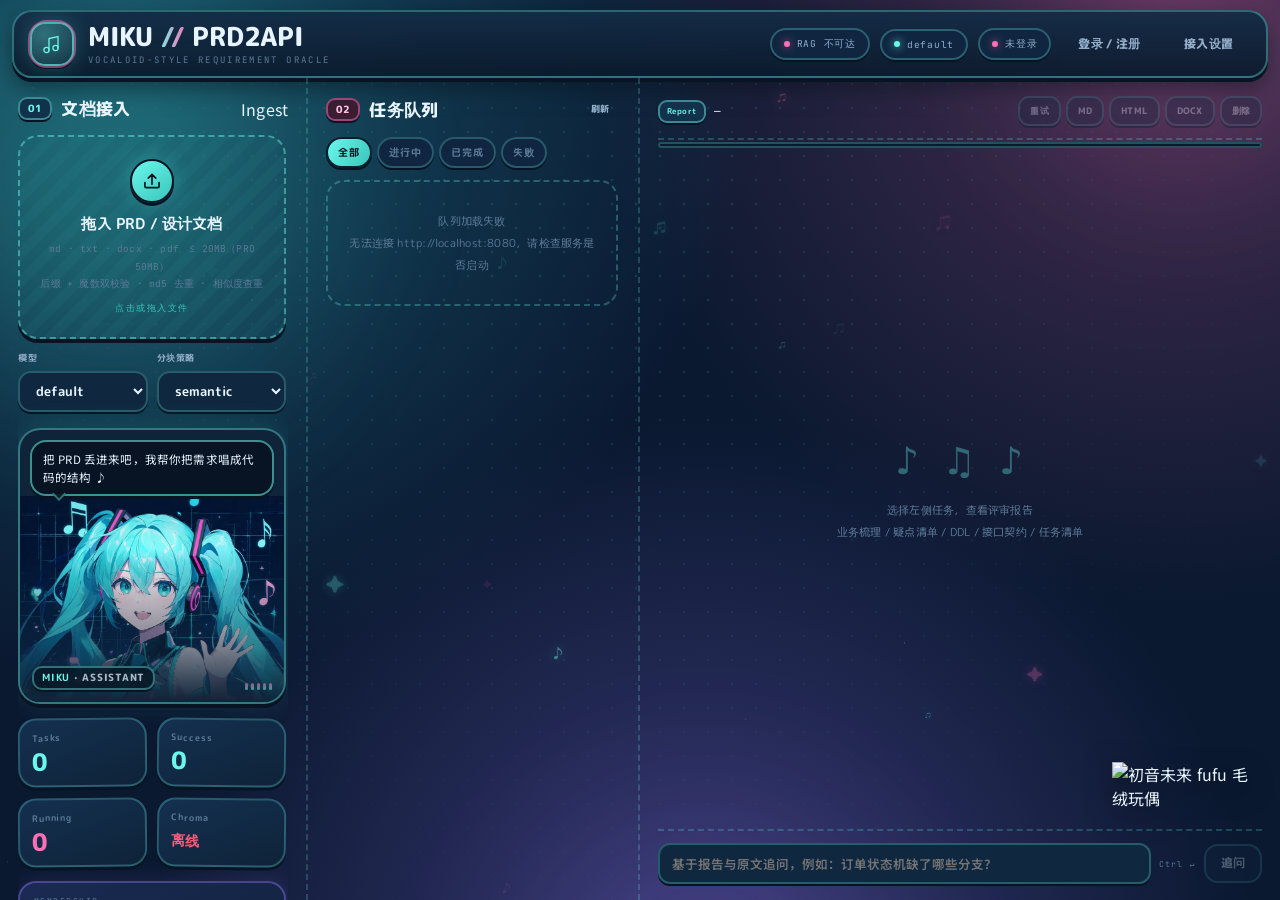
==== commit c1202783: "feat: 新增限量优惠券体系与管理员发放能力 - 新增 coupon / user_coupon 表，总量与每人限领双重约束 - 领取走 Redis Lua 原子脚本扣库存与计数，数据库条件更新与唯" ====
--- a/frontend/index.html
+++ b/frontend/index.html
@@ -270,17 +270,11 @@
 
   /* ── 可拖拽的 fufu 玩偶 ──────────────────── */
   .fufu{
-    position:fixed; left:0; top:0; z-index:45; width:124px;
+    position:fixed; left:0; top:0; z-index:45; width:148px;
     cursor:grab; touch-action:none; user-select:none;
     filter:drop-shadow(0 8px 14px rgba(0,0,0,.5));
     transition:filter .2s;
   }
-  .fufu svg{width:100%; height:auto; display:block; overflow:visible; transition:transform .28s cubic-bezier(.34,1.56,.64,1)}
-  .fufu:hover{filter:drop-shadow(0 10px 18px rgba(0,0,0,.55)) drop-shadow(0 0 14px rgba(57,197,187,.4))}
-  .fufu.dragging{cursor:grabbing}
-  .fufu.dragging svg{transform:rotate(-5deg) scale(1.05)}
-  .fufu:focus-visible{outline:none}
-  .fufu:focus-visible svg{filter:drop-shadow(0 0 12px var(--aqua-lit))}
   .fufu-bubble{
     position:absolute; left:50%; bottom:calc(100% + 6px); width:max-content; max-width:190px;
     transform:translateX(-50%) translateY(4px) scale(.94);
@@ -291,44 +285,141 @@
   }
   .fufu-bubble.show{opacity:1; transform:translateX(-50%) translateY(0) scale(1)}
   .fufu-bubble::after{
-    content:""; position:absolute; left:50%; bottom:-6px; width:8px; height:8px; margin-left:-4px;
-    background:rgba(10,24,38,.95); border-right:2px solid rgba(107,247,234,.45);
-    border-bottom:2px solid rgba(107,247,234,.45); transform:rotate(45deg);
-  }
-
-  .fufu .f-body, .fufu .f-head, .fufu .f-tail-l, .fufu .f-tail-r,
-  .fufu .f-arm-r, .fufu .f-eye-l, .fufu .f-eye-r, .fufu .f-mouth-sing{transform-box:view-box}
-  .fufu .f-body{animation:plushBob 3.4s ease-in-out infinite; transform-origin:100px 174px}
-  @keyframes plushBob{ 0%,100%{transform:translateY(0) rotate(0)} 50%{transform:translateY(-2.5px) rotate(-1deg)} }
-  .fufu .f-head{animation:plushTilt 5.6s ease-in-out infinite; transform-origin:100px 128px}
-  @keyframes plushTilt{ 0%,100%{transform:rotate(-1.6deg)} 50%{transform:rotate(1.6deg)} }
-  .fufu .f-tail-l{animation:plushSwayL 4s ease-in-out infinite; transform-origin:82px 52px}
-  .fufu .f-tail-r{animation:plushSwayR 4.6s ease-in-out infinite; transform-origin:118px 52px}
-  @keyframes plushSwayL{ 0%,100%{transform:rotate(-3deg)} 50%{transform:rotate(2.4deg)} }
-  @keyframes plushSwayR{ 0%,100%{transform:rotate(3deg)} 50%{transform:rotate(-2.4deg)} }
-  .fufu .f-arm-r{animation:plushWave 2.6s ease-in-out infinite; transform-origin:120px 136px}
-  @keyframes plushWave{ 0%,100%{transform:rotate(-4deg)} 50%{transform:rotate(10deg)} }
-  .fufu .f-eye-l{animation:blink 5.4s infinite; transform-origin:80px 90px}
-  .fufu .f-eye-r{animation:blink 5.4s infinite .08s; transform-origin:120px 90px}
-  @keyframes blink{ 0%,89%,100%{transform:scaleY(1)} 93%,96%{transform:scaleY(.1)} }
-  .fufu .f-mouth-smile{transition:opacity .16s}
-  .fufu .f-mouth-sing{opacity:0; transform-origin:100px 114px}
-  .fufu.sing .f-mouth-smile{opacity:0}
-  .fufu.sing .f-mouth-sing{opacity:1; animation:sing .42s ease-in-out infinite}
-  @keyframes sing{ 0%,100%{transform:scaleY(.55)} 50%{transform:scaleY(1.35)} }
-  .fufu.sing .f-arm-r{animation-duration:.8s}
-  .fufu .f-note{opacity:0; animation:noteUp 3.4s linear infinite; transform-box:fill-box; transform-origin:50% 100%}
-  .fufu .f-note.n2{animation-delay:1.1s}
-  .fufu .f-note.n3{animation-delay:2.2s}
-  @keyframes noteUp{
-    0%{transform:translate(0,6px) scale(.6); opacity:0}
-    16%{opacity:.95}
-    100%{transform:translate(-14px,-38px) scale(1.05); opacity:0}
-  }
-  .fufu.mood-happy{animation:plushJump .58s ease-in-out 3}
-  @keyframes plushJump{ 0%,100%{transform:translateY(0)} 40%{transform:translateY(-10px) rotate(-3deg)} }
-  .fufu.mood-sad .f-head{animation:plushSad 4s ease-in-out infinite}
-  @keyframes plushSad{ 0%,100%{transform:rotate(5deg) translateY(3px)} 50%{transform:rotate(8deg) translateY(4px)} }
+    content:""; position:absolute; left:50%; bottom:-6px; margin-left:-4px;
+    width:8px; height:8px; background:rgba(10,24,38,.95);
+    border-right:2px solid rgba(107,247,234,.45); border-bottom:2px solid rgba(107,247,234,.45);
+    transform:rotate(45deg);
+  }
+  .fufu-img{
+    width:100%; height:auto; display:block;
+    transform-origin:50% 94%;
+    animation:plushBob 3.6s ease-in-out infinite;
+    transition:transform .28s cubic-bezier(.34,1.56,.64,1);
+    pointer-events:none; -webkit-user-drag:none;
+  }
+  @keyframes plushBob{
+    0%,100%{transform:translateY(0) rotate(-1.5deg)}
+    50%{transform:translateY(-3px) rotate(1.5deg)}
+  }
+  .fufu:hover{filter:drop-shadow(0 10px 18px rgba(0,0,0,.55)) drop-shadow(0 0 14px rgba(57,197,187,.4))}
+  .fufu.dragging{cursor:grabbing}
+  .fufu.dragging .fufu-img{
+    animation-play-state:paused;
+    transform:rotate(-6deg) scale(1.06);
+  }
+  .fufu:focus-visible{outline:none}
+  .fufu:focus-visible .fufu-img{filter:drop-shadow(0 0 12px var(--aqua-lit))}
+  .fufu.sing .fufu-img{animation:plushSing .62s ease-in-out infinite}
+  @keyframes plushSing{
+    0%,100%{transform:rotate(-3deg) translateY(0)}
+    50%{transform:rotate(3deg) translateY(-4px)}
+  }
+  .fufu.mood-happy .fufu-img{animation:plushJump .5s ease-in-out 3}
+  @keyframes plushJump{
+    0%,100%{transform:translateY(0) rotate(0)}
+    35%{transform:translateY(-13px) rotate(-3deg)}
+    65%{transform:translateY(-3px) rotate(2deg)}
+  }
+  .fufu.mood-sad .fufu-img{animation:plushSad 3.6s ease-in-out infinite}
+  @keyframes plushSad{
+    0%,100%{transform:rotate(-5deg) translateY(2px)}
+    50%{transform:rotate(-7deg) translateY(3px)}
+  }
+
+  /* ── fufu 问答面板 ───────────────────────── */
+  .fufu-chat{
+    position:fixed; left:0; top:0; z-index:46;
+    width:min(316px, calc(100vw - 24px)); max-height:min(452px, calc(100vh - 132px));
+    display:flex; flex-direction:column; overflow:hidden;
+    border-radius:16px; border:1px solid rgba(107,247,234,.3);
+    background:linear-gradient(168deg, rgba(12,28,47,.98), rgba(6,15,28,.99));
+    box-shadow:0 20px 50px rgba(0,0,0,.62), 0 0 0 1px rgba(255,111,181,.08) inset, 0 0 30px rgba(57,197,187,.14);
+    backdrop-filter:blur(18px);
+    opacity:0; pointer-events:none; transform:translateY(10px) scale(.97);
+    transition:opacity .22s ease, transform .26s cubic-bezier(.2,.8,.2,1);
+  }
+  .fufu-chat.open{opacity:1; pointer-events:auto; transform:none}
+  .fufu-chat::before{
+    content:""; position:absolute; left:0; right:0; top:0; height:1px; pointer-events:none;
+    background:linear-gradient(90deg, transparent, rgba(107,247,234,.75), rgba(255,111,181,.55), transparent);
+  }
+  .fc-head{
+    display:flex; align-items:center; gap:9px; padding:10px 12px; flex:none;
+    border-bottom:1px solid rgba(107,247,234,.14); background:rgba(8,20,34,.72);
+  }
+  .fc-avatar{
+    width:30px; height:30px; flex:none; border-radius:9px; overflow:hidden;
+    border:1px solid rgba(107,247,234,.32); background:rgba(57,197,187,.12);
+  }
+  .fc-avatar img{width:100%; height:100%; object-fit:contain; transform:scale(1.22) translateY(1px)}
+  .fc-title{flex:1; min-width:0}
+  .fc-title b{display:block; font-family:var(--display); font-weight:800; font-size:12px; letter-spacing:.02em}
+  .fc-title span{
+    display:flex; align-items:center; gap:5px; margin-top:2px;
+    font-family:var(--mono); font-size:7.5px; letter-spacing:.14em; text-transform:uppercase; color:var(--faint);
+  }
+  .fc-dot{width:5px; height:5px; border-radius:50%; background:var(--aqua-lit); box-shadow:0 0 8px var(--aqua-lit); animation:breathe 2.2s ease-in-out infinite}
+  .fc-close{
+    width:24px; height:24px; flex:none; border-radius:8px; cursor:pointer;
+    display:grid; place-items:center; font-size:11px; line-height:1;
+    color:var(--dim); background:transparent; border:1px solid transparent; transition:.18s;
+  }
+  .fc-close:hover{color:var(--cream); border-color:var(--line); background:rgba(140,220,255,.06)}
+
+  .fc-body{
+    flex:1; min-height:0; overflow-y:auto; padding:12px 12px 6px;
+    display:flex; flex-direction:column; gap:9px;
+  }
+  .fc-body::-webkit-scrollbar{width:4px}
+  .fc-body::-webkit-scrollbar-thumb{background:rgba(107,247,234,.35); border-radius:4px}
+  .fc-msg{display:flex; flex-direction:column; gap:3px; max-width:100%; animation:fcIn .24s ease both}
+  .fc-msg.me{align-items:flex-end}
+  @keyframes fcIn{from{opacity:0; transform:translateY(6px)}}
+  .fc-who{font-family:var(--mono); font-size:7.5px; letter-spacing:.14em; color:var(--faint)}
+  .fc-bubble{
+    max-width:88%; padding:8px 11px; border-radius:13px; border-top-left-radius:4px;
+    font-size:11.5px; line-height:1.68; color:var(--cream);
+    background:rgba(140,220,255,.055); border:1px solid rgba(107,247,234,.18);
+    overflow-wrap:anywhere;
+  }
+  .fc-msg.me .fc-bubble{
+    border-radius:13px; border-top-right-radius:4px;
+    background:linear-gradient(135deg, rgba(57,197,187,.22), rgba(155,123,255,.16));
+    border-color:rgba(107,247,234,.3);
+  }
+  .fc-bubble b{color:var(--aqua-lit); font-weight:700}
+  .fc-msg.typing .fc-bubble{display:flex; align-items:center; gap:4px; padding:10px 12px}
+  .fc-msg.typing .fc-bubble i{
+    width:5px; height:5px; border-radius:50%; background:var(--aqua-lit); opacity:.3;
+    animation:fcDot 1s ease-in-out infinite;
+  }
+  .fc-msg.typing .fc-bubble i:nth-child(2){animation-delay:.15s}
+  .fc-msg.typing .fc-bubble i:nth-child(3){animation-delay:.3s}
+  @keyframes fcDot{0%,100%{opacity:.25; transform:translateY(0)}50%{opacity:1; transform:translateY(-2px)}}
+
+  .fc-acts{display:flex; flex-wrap:wrap; gap:5px; margin-top:7px}
+  .fc-act{
+    font-family:var(--mono); font-size:9px; letter-spacing:.05em; padding:5px 9px; cursor:pointer;
+    border-radius:8px; color:var(--aqua-lit); background:rgba(57,197,187,.12);
+    border:1px solid rgba(107,247,234,.35); transition:.18s;
+  }
+  .fc-act:hover{background:rgba(57,197,187,.26); border-color:var(--aqua-lit); transform:translateY(-1px)}
+  .fc-act:active{transform:translateY(0) scale(.97)}
+
+  .fc-tips{display:flex; flex-wrap:wrap; gap:5px; padding:0 12px 9px; flex:none}
+  .fc-tip{
+    font-family:var(--mono); font-size:8.5px; letter-spacing:.03em; padding:4px 8px; cursor:pointer;
+    border-radius:99px; color:var(--dim); background:transparent;
+    border:1px dashed rgba(107,247,234,.28); transition:.18s;
+  }
+  .fc-tip:hover{color:var(--aqua-lit); border-color:var(--aqua-lit); background:rgba(57,197,187,.08)}
+
+  .fc-input{
+    display:flex; gap:7px; padding:9px 10px; flex:none;
+    border-top:1px solid rgba(107,247,234,.14); background:rgba(6,14,27,.82);
+  }
+  .fc-input input{flex:1; min-width:0; font-size:11.5px; padding:8px 10px; border-radius:10px}
+  .fc-input .btn{padding:8px 12px; font-size:9px; border-radius:10px; flex:none}
 
   .speech{
     position:relative; z-index:3; margin:10px 10px 0;
@@ -838,6 +929,64 @@
   .vip-redeem{display:flex; gap:7px; margin-top:9px}
   .vip-redeem input{padding:8px 10px; font-size:11px}
   .vip-redeem .btn{padding:8px 12px; font-size:9px; flex:none}
+
+  /* 优惠券中心 */
+  .coupon-card{
+    margin-top:14px; padding:13px 14px; border-radius:18px;
+    border:2px solid rgba(107,247,234,.28);
+    background:linear-gradient(150deg, #132B48, #0C1B30);
+    box-shadow:0 4px 0 #061423;
+  }
+  .coupon-head{display:flex; align-items:center; justify-content:space-between; gap:8px}
+  .coupon-head .k{font-family:var(--mono); font-size:8px; letter-spacing:.18em; color:var(--faint); text-transform:uppercase}
+  .coupon-title{font-family:var(--display); font-weight:800; font-size:14px; margin-top:2px; color:var(--cream)}
+  .coupon-head .btn{padding:5px 9px; font-size:8.5px; flex:none}
+  .coupon-list{display:grid; gap:8px; margin-top:10px; max-height:214px; overflow:auto; padding-right:2px}
+  .coupon-item{
+    display:grid; grid-template-columns:1fr auto; gap:4px 10px; padding:9px 10px;
+    border-radius:14px; border:2px solid rgba(107,247,234,.22);
+    background:rgba(8,24,38,.6); box-shadow:0 2px 0 #061423;
+  }
+  .coupon-item.sold{border-style:dashed; opacity:.62}
+  .coupon-name{font-family:var(--display); font-weight:800; font-size:12px; color:var(--cream)}
+  .coupon-desc{font-family:var(--mono); font-size:8.5px; color:var(--dim); margin-top:3px; letter-spacing:.03em; line-height:1.5}
+  .coupon-stock{font-family:var(--mono); font-size:8.5px; color:var(--aqua-lit); margin-top:3px}
+  .coupon-item .btn{padding:7px 10px; font-size:9px; align-self:center; border-radius:11px}
+  .coupon-empty{font-family:var(--mono); font-size:9.5px; color:var(--faint); line-height:1.8; padding:8px 2px}
+  .coupon-sub{
+    font-family:var(--mono); font-size:8px; letter-spacing:.16em; color:var(--faint);
+    text-transform:uppercase; margin-top:12px;
+  }
+  .coupon-mine{display:grid; gap:7px; margin-top:8px; max-height:180px; overflow:auto; padding-right:2px}
+  .mine-item{
+    display:flex; align-items:center; justify-content:space-between; gap:8px;
+    padding:8px 10px; border-radius:12px; border:1px solid rgba(155,123,255,.28);
+    background:rgba(8,24,38,.5);
+  }
+  .mine-item .n{font-family:var(--display); font-weight:800; font-size:11px; color:var(--cream)}
+  .mine-item .m{font-family:var(--mono); font-size:8px; color:var(--dim); margin-top:2px}
+  .mine-item.used,.mine-item.expired{opacity:.55}
+  .mine-item .btn{padding:6px 9px; font-size:8.5px; border-radius:10px; flex:none}
+  .coupon-tag{
+    font-family:var(--mono); font-size:8px; letter-spacing:.08em; padding:3px 7px; border-radius:8px;
+    border:1px solid rgba(107,247,234,.35); color:var(--aqua-lit); flex:none;
+  }
+  .coupon-tag.used{border-color:rgba(155,123,255,.4); color:#C9B8FF}
+  .coupon-tag.expired{border-color:rgba(255,92,122,.4); color:var(--danger)}
+
+  /* 管理端优惠券面板 */
+  .admin-drawer{padding:16px 26px 18px}
+  .admin-drawer.open{display:grid; grid-template-columns:repeat(auto-fit,minmax(150px,1fr)); gap:10px; align-items:end}
+  .admin-list{grid-column:1/-1; display:grid; gap:8px; max-height:230px; overflow:auto; margin-top:2px}
+  .admin-row{
+    display:grid; grid-template-columns:1.1fr .7fr .6fr .8fr auto; gap:8px; align-items:center;
+    padding:9px 10px; border-radius:12px; border:2px solid rgba(107,247,234,.2);
+    background:rgba(8,24,38,.55); box-shadow:0 2px 0 #061423;
+    font-family:var(--mono); font-size:9px; color:var(--dim);
+  }
+  .admin-row b{font-family:var(--display); font-size:11px; color:var(--cream)}
+  .admin-row .btn{padding:5px 8px; font-size:8px; border-radius:9px}
+  .admin-hint{grid-column:1/-1; font-family:var(--mono); font-size:9px; color:var(--faint); line-height:1.7}
 </style>
 </head>
 <body>
@@ -865,6 +1014,7 @@
       <span class="chip"><span class="dot on"></span><span id="tenantText">default</span></span>
       <span class="chip" id="userChip"><span class="dot" id="userDot"></span><span id="userText">未登录</span></span>
       <button class="btn ghost" id="authToggle">登录 / 注册</button>
+      <button class="btn ghost" id="couponToggle" hidden>优惠券管理</button>
       <button class="btn ghost" id="settingsToggle">接入设置</button>
     </div>
   </header>
@@ -891,6 +1041,21 @@
       <select id="cfgRole"><option value="USER">USER</option><option value="ADMIN">ADMIN</option></select>
     </div>
     <div class="field"><label>&nbsp;</label><button class="btn solid" id="cfgSave">保存并连接</button></div>
+  </section>
+
+  <section class="drawer admin-drawer" id="adminDrawer">
+    <div class="admin-hint">管理员发放限量优惠券：库存由 Redis Lua 脚本原子扣减，超出总量或每人限领都会直接拒绝，不会超领。</div>
+    <div class="field"><label>券名称</label><input id="cpName" placeholder="新人见面礼" maxlength="64"></div>
+    <div class="field"><label>套餐</label><select id="cpPlan"></select></div>
+    <div class="field"><label>开通天数（0=套餐天数）</label><input id="cpDays" type="number" min="0" max="3650" value="0"></div>
+    <div class="field"><label>发放总量</label><input id="cpStock" type="number" min="1" max="100000" value="100"></div>
+    <div class="field"><label>每人限领</label><input id="cpPerUser" type="number" min="1" max="100" value="1"></div>
+    <div class="field"><label>领取截止（天后，0=长期）</label><input id="cpExpire" type="number" min="0" max="3650" value="7"></div>
+    <div class="field"><label>领取后有效天数</label><input id="cpValid" type="number" min="0" max="3650" value="30"></div>
+    <div class="field"><label>&nbsp;</label><button class="btn solid" id="btnCreateCoupon">发放优惠券</button></div>
+    <div class="admin-list" id="adminCouponList">
+      <div class="admin-hint">尚未发放优惠券</div>
+    </div>
   </section>
 
   <main class="workspace">
@@ -970,6 +1135,23 @@
             <button class="btn" id="btnRedeem">兑换</button>
           </div>
         </div>
+
+        <div class="coupon-card" id="couponCard">
+          <div class="coupon-head">
+            <div>
+              <div class="k">Coupons</div>
+              <div class="coupon-title">优惠券中心</div>
+            </div>
+            <button class="btn ghost" id="btnCouponRefresh">刷新</button>
+          </div>
+          <div class="coupon-list" id="couponList">
+            <div class="coupon-empty">登录后可领取限量优惠券</div>
+          </div>
+          <div class="coupon-sub">My Coupons · 我的优惠券</div>
+          <div class="coupon-mine" id="couponMine">
+            <div class="coupon-empty">暂无优惠券</div>
+          </div>
+        </div>
       </div>
     </section>
 
@@ -1025,159 +1207,31 @@
   </main>
 </div>
 
-<div class="fufu" id="fufu" role="button" tabindex="0" aria-label="初音未来玩偶，可拖动；单击互动，双击归位">
+<div class="fufu" id="fufu" role="button" tabindex="0" aria-label="初音未来玩偶，可拖动；单击打开问答面板，双击归位">
   <div class="fufu-bubble" id="fufuBubble"></div>
-  <svg viewBox="0 0 200 200" xmlns="http://www.w3.org/2000/svg" aria-hidden="true">
-    <defs>
-      <linearGradient id="fHair" x1="0" y1="0" x2=".35" y2="1">
-        <stop offset="0" stop-color="#A8FFF6"/>
-        <stop offset=".42" stop-color="#46DDCE"/>
-        <stop offset="1" stop-color="#1C93A6"/>
-      </linearGradient>
-      <linearGradient id="fHairDark" x1="0" y1="0" x2="0" y2="1">
-        <stop offset="0" stop-color="#3FC6C2"/>
-        <stop offset="1" stop-color="#167E96"/>
-      </linearGradient>
-      <linearGradient id="fSkin" x1="0" y1="0" x2="0" y2="1">
-        <stop offset="0" stop-color="#FFFCF8"/>
-        <stop offset="1" stop-color="#FFE4DA"/>
-      </linearGradient>
-      <linearGradient id="fCloth" x1="0" y1="0" x2="0" y2="1">
-        <stop offset="0" stop-color="#F4F8FB"/>
-        <stop offset="1" stop-color="#BCCBD9"/>
-      </linearGradient>
-      <linearGradient id="fDark" x1="0" y1="0" x2="0" y2="1">
-        <stop offset="0" stop-color="#414957"/>
-        <stop offset="1" stop-color="#232A37"/>
-      </linearGradient>
-      <linearGradient id="fPad" x1="0" y1="0" x2="0" y2="1">
-        <stop offset="0" stop-color="#5CE3D5"/>
-        <stop offset="1" stop-color="#20A39B"/>
-      </linearGradient>
-      <linearGradient id="fBow" x1="0" y1="0" x2="0" y2="1">
-        <stop offset="0" stop-color="#2C4272"/>
-        <stop offset="1" stop-color="#16233F"/>
-      </linearGradient>
-    </defs>
-
-    <g class="f-body">
-      <!-- 双马尾：又粗又垂的毛绒束 -->
-      <g class="f-tail-l">
-        <path d="M 80 44 C 44 46 16 74 10 112 C 6 146 20 174 40 182
-                 C 58 189 72 177 66 162 C 58 144 52 128 56 104
-                 C 60 80 66 62 84 54 Z" fill="url(#fHair)"/>
-        <path d="M 34 68 C 20 86 16 112 20 134" stroke="#CCFFF8" stroke-width="4"
-              opacity=".38" fill="none" stroke-linecap="round"/>
-        <path d="M 54 84 C 46 106 46 130 52 148" stroke="#11809A" stroke-width="3"
-              opacity=".26" fill="none" stroke-linecap="round"/>
-      </g>
-      <g class="f-tail-r">
-        <path d="M 120 44 C 156 46 184 74 190 112 C 194 146 180 174 160 182
-                 C 142 189 128 177 134 162 C 142 144 148 128 144 104
-                 C 140 80 134 62 116 54 Z" fill="url(#fHair)"/>
-        <path d="M 166 68 C 180 86 184 112 180 134" stroke="#CCFFF8" stroke-width="4"
-              opacity=".38" fill="none" stroke-linecap="round"/>
-        <path d="M 146 84 C 154 106 154 130 148 148" stroke="#11809A" stroke-width="3"
-              opacity=".26" fill="none" stroke-linecap="round"/>
-      </g>
-
-      <!-- 小身体 -->
-      <path d="M 80 116 Q 100 110 120 116 L 126 156 Q 100 168 74 156 Z" fill="url(#fCloth)"/>
-
-      <!-- 腿与脚掌 -->
-      <rect x="62" y="144" width="32" height="32" rx="16" fill="url(#fDark)"/>
-      <rect x="106" y="144" width="32" height="32" rx="16" fill="url(#fDark)"/>
-      <ellipse cx="78" cy="173" rx="15.5" ry="10" fill="url(#fPad)"/>
-      <ellipse cx="122" cy="173" rx="15.5" ry="10" fill="url(#fPad)"/>
-      <ellipse cx="78" cy="169.5" rx="9" ry="3.6" fill="#A6FFF7" opacity=".32"/>
-      <ellipse cx="122" cy="169.5" rx="9" ry="3.6" fill="#A6FFF7" opacity=".32"/>
-
-      <!-- 藏青蝴蝶结 + 金色小怀表 -->
-      <path d="M 100 145 L 79 135 L 82 157 Z" fill="url(#fBow)"/>
-      <path d="M 100 145 L 121 135 L 118 157 Z" fill="url(#fBow)"/>
-      <circle cx="100" cy="146" r="5.4" fill="#1B2B50"/>
-      <circle cx="100" cy="163" r="7" fill="#EED08A"/>
-      <circle cx="100" cy="163" r="4.4" fill="#C9A45C"/>
-
-      <!-- 手臂 -->
-      <path d="M 80 136 Q 64 144 57 155" stroke="url(#fDark)" stroke-width="14"
-            stroke-linecap="round" fill="none"/>
-      <circle cx="54" cy="157" r="7" fill="url(#fSkin)"/>
-      <g class="f-arm-r">
-        <path d="M 120 136 Q 136 144 143 155" stroke="url(#fDark)" stroke-width="14"
-              stroke-linecap="round" fill="none"/>
-        <circle cx="146" cy="157" r="7" fill="url(#fSkin)"/>
-      </g>
-
-      <!-- 头 -->
-      <g class="f-head">
-        <ellipse cx="100" cy="82" rx="57" ry="50" fill="url(#fHairDark)"/>
-
-        <!-- 黑色耳机 + 粉色光环 -->
-        <circle cx="36" cy="92" r="14.5" fill="#31353F"/>
-        <circle cx="36" cy="92" r="10" fill="none" stroke="#EE6A9C" stroke-width="3"/>
-        <circle cx="36" cy="92" r="5.6" fill="#1B1E27"/>
-        <circle cx="164" cy="92" r="14.5" fill="#31353F"/>
-        <circle cx="164" cy="92" r="10" fill="none" stroke="#EE6A9C" stroke-width="3"/>
-        <circle cx="164" cy="92" r="5.6" fill="#1B1E27"/>
-
-        <!-- 脸 -->
-        <ellipse cx="100" cy="96" rx="50" ry="45" fill="url(#fSkin)"/>
-
-        <!-- 腮红 -->
-        <ellipse cx="63" cy="104" rx="10" ry="5.4" fill="#FF9CBB" opacity=".5"/>
-        <ellipse cx="137" cy="104" rx="10" ry="5.4" fill="#FF9CBB" opacity=".5"/>
-
-        <!-- 眼睛：简单竖向椭圆 -->
-        <g class="f-eye-l">
-          <ellipse cx="80" cy="90" rx="7.2" ry="11" fill="#3E2A26"/>
-          <circle cx="77.4" cy="85.4" r="2.1" fill="#FFFFFF" opacity=".85"/>
-        </g>
-        <g class="f-eye-r">
-          <ellipse cx="120" cy="90" rx="7.2" ry="11" fill="#3E2A26"/>
-          <circle cx="122.6" cy="85.4" r="2.1" fill="#FFFFFF" opacity=".85"/>
-        </g>
-
-        <!-- 嘴：张口笑 -->
-        <path class="f-mouth-smile" d="M 92 110 Q 100 111 108 110 Q 108 122 100 122 Q 92 122 92 110 Z"
-              fill="#D06B7C"/>
-        <path class="f-mouth-smile" d="M 95 118 Q 100 122 105 118 Q 102 122 100 122 Q 98 122 95 118 Z"
-              fill="#E98DA0"/>
-        <ellipse class="f-mouth-sing" cx="100" cy="114" rx="6" ry="8.4" fill="#C2556A"/>
-
-        <!-- 刘海 -->
-        <path d="M 43 72 C 41 44 66 24 100 24 C 134 24 159 44 157 72
-                 C 153 80 145 80 139 70 C 133 80 121 80 115 70
-                 C 109 80 95 80 89 70 C 83 80 71 80 65 70
-                 C 59 80 49 80 43 72 Z" fill="url(#fHair)"/>
-        <path d="M 62 54 Q 100 32 140 54" stroke="#D8FFF9" stroke-width="3" opacity=".36"
-              fill="none" stroke-linecap="round"/>
-
-        <!-- 侧发 -->
-        <path d="M 58 62 C 46 86 44 110 50 132 C 54 138 63 136 64 128
-                 C 60 108 62 84 70 66 Z" fill="url(#fHair)"/>
-        <path d="M 142 62 C 154 86 156 110 150 132 C 146 138 137 136 136 128
-                 C 140 108 138 84 130 66 Z" fill="url(#fHair)"/>
-      </g>
-
-      <!-- 音符 -->
-      <g transform="translate(178 46)"><g class="f-note">
-        <ellipse cx="0" cy="9" rx="3.4" ry="2.7" fill="#6BF7EA" transform="rotate(-18 0 9)"/>
-        <rect x="2.3" y="0" width="1.8" height="9" fill="#6BF7EA"/>
-        <path d="M 4.1 0 q 5.4 1.6 4.4 7" stroke="#6BF7EA" stroke-width="1.8" fill="none" stroke-linecap="round"/>
-      </g></g>
-      <g transform="translate(186 70)"><g class="f-note n2">
-        <ellipse cx="0" cy="8" rx="3" ry="2.3" fill="#FF6FB5" transform="rotate(-18 0 8)"/>
-        <rect x="2" y="0" width="1.6" height="8" fill="#FF6FB5"/>
-        <path d="M 3.6 0 q 4.8 1.4 3.9 6" stroke="#FF6FB5" stroke-width="1.6" fill="none" stroke-linecap="round"/>
-      </g></g>
-      <g transform="translate(166 22)"><g class="f-note n3">
-        <ellipse cx="0" cy="8" rx="3" ry="2.3" fill="#9B7BFF" transform="rotate(-18 0 8)"/>
-        <rect x="2" y="0" width="1.6" height="8" fill="#9B7BFF"/>
-        <path d="M 3.6 0 q 4.8 1.4 3.9 6" stroke="#9B7BFF" stroke-width="1.6" fill="none" stroke-linecap="round"/>
-      </g></g>
-    </g>
-  </svg>
+  <img class="fufu-img" src="assets/fufu.png" alt="初音未来 fufu 毛绒玩偶" draggable="false">
+</div>
+
+<div class="fufu-chat" id="fufuChat" role="dialog" aria-label="MIKU 助手对话框" aria-hidden="true">
+  <div class="fc-head">
+    <div class="fc-avatar"><img src="assets/fufu.png" alt=""></div>
+    <div class="fc-title">
+      <b>MIKU 助手</b>
+      <span><i class="fc-dot"></i>ONLINE · PRD2API AGENT</span>
+    </div>
+    <button class="fc-close" id="fcClose" type="button" aria-label="收起对话框">✕</button>
+  </div>
+  <div class="fc-body" id="fcBody" aria-live="polite"></div>
+  <div class="fc-tips" id="fcTips">
+    <button class="fc-tip" type="button">平台能做什么</button>
+    <button class="fc-tip" type="button">支持哪些格式</button>
+    <button class="fc-tip" type="button">任务进度</button>
+    <button class="fc-tip" type="button">我的额度</button>
+  </div>
+  <div class="fc-input">
+    <input id="fcInput" maxlength="120" placeholder="问我平台、流程，或让我帮你操作…" autocomplete="off">
+    <button class="btn solid" id="fcSend" type="button">发送</button>
+  </div>
 </div>
 
 <div class="toasts" id="toasts"></div>
@@ -1210,11 +1264,14 @@
     uploading: false,
     exporting: false,
     mutating: false,
-    pokeTimer: null,
     fufuPos: null,
     fufuPokeAt: 0,
     toastSig: '',
-    toastAt: 0
+    toastAt: 0,
+    couponLoading: false,
+    couponBusy: new Set(),
+    adminCoupons: [],
+    plans: []
   };
 
   /* ── 星尘 / 音符粒子 ─────────────────────── */
@@ -1346,6 +1403,7 @@
     state.user = data.user;
     localStorage.setItem(AUTH_KEY, data.token);
     updateAuthUI();
+    loadCoupons();
   }
 
   function clearAuth() {
@@ -1353,6 +1411,7 @@
     state.user = null;
     try { localStorage.removeItem(AUTH_KEY); } catch (e) { /* 忽略 */ }
     updateAuthUI();
+    loadCoupons();
   }
 
   function updateAuthUI() {
@@ -1361,6 +1420,16 @@
     $('#userDot').classList.toggle('on', !!user);
     $('#userDot').classList.toggle('off', !user);
     $('#tenantText').textContent = user && user.tenantId ? user.tenantId : state.settings.tenant;
+    updateAdminUI();
+  }
+
+  function isAdmin() {
+    return !!(state.user && state.user.role === 'ADMIN');
+  }
+
+  function updateAdminUI() {
+    $('#couponToggle').hidden = !isAdmin();
+    if (!isAdmin()) $('#adminDrawer').classList.remove('open');
   }
 
   async function loadMe() {
@@ -1488,6 +1557,204 @@
       toast('兑换成功，VIP 已生效 ♪');
       refreshVip();
       loadMe();
+    } catch (e) {
+      toast(e.message, 'warn');
+    }
+  }
+
+  /* ── 优惠券 ─────────────────────────────── */
+  const COUPON_STATUS_TEXT = { UNUSED: '待使用', USED: '已使用', EXPIRED: '已过期' };
+
+  function couponDesc(c) {
+    const plan = c.planName || c.planCode || '—';
+    return plan + ' · ' + (c.durationDays || 0) + ' 天 · 每人限领 ' + (c.perUserLimit || 1);
+  }
+
+  function renderCoupons(available, mine) {
+    const list = $('#couponList');
+    if (!available.length) {
+      list.innerHTML = '<div class="coupon-empty">暂无正在发放的优惠券，等管理员发券吧 ♪</div>';
+    } else {
+      list.innerHTML = available.map((c) => {
+        const sold = Number(c.remainStock) <= 0;
+        const capped = Number(c.claimedByMe) >= Number(c.perUserLimit || 1);
+        const disabled = sold || capped;
+        const label = sold ? '已领完' : capped ? '已达上限' : '领取';
+        return `
+          <div class="coupon-item${sold ? ' sold' : ''}">
+            <div>
+              <div class="coupon-name">${escapeHtml(c.couponName)}</div>
+              <div class="coupon-desc">${escapeHtml(couponDesc(c))}</div>
+              <div class="coupon-stock">剩余 ${c.remainStock}/${c.totalStock} · 我已领 ${c.claimedByMe || 0}${c.expireTime ? ' · ' + escapeHtml(fmtTime(c.expireTime)) + ' 截止' : ''}</div>
+            </div>
+            <button class="btn ${disabled ? 'ghost' : 'solid'} js-claim" data-id="${c.couponId}" ${disabled ? 'disabled' : ''}>${label}</button>
+          </div>`;
+      }).join('');
+    }
+
+    const mineBox = $('#couponMine');
+    if (!mine.length) {
+      mineBox.innerHTML = '<div class="coupon-empty">暂无优惠券，先去领取一张吧</div>';
+      return;
+    }
+    mineBox.innerHTML = mine.map((c) => {
+      const status = c.status || 'UNUSED';
+      const tag = COUPON_STATUS_TEXT[status] || status;
+      const expire = c.expireTime ? ' · 到期 ' + fmtTime(c.expireTime) : ' · 长期有效';
+      const action = status === 'UNUSED'
+        ? `<button class="btn solid js-use" data-id="${c.id}">使用</button>`
+        : `<span class="coupon-tag ${status === 'USED' ? 'used' : 'expired'}">${tag}</span>`;
+      return `
+        <div class="mine-item ${status === 'USED' ? 'used' : status === 'EXPIRED' ? 'expired' : ''}">
+          <div>
+            <div class="n">${escapeHtml(c.couponName || '优惠券')}</div>
+            <div class="m">${escapeHtml(c.planName || c.planCode || '—')} · ${c.durationDays || 0} 天${escapeHtml(expire)}</div>
+          </div>
+          ${action}
+        </div>`;
+    }).join('');
+  }
+
+  async function loadCoupons() {
+    if (!state.token) {
+      $('#couponList').innerHTML = '<div class="coupon-empty">登录后可领取限量优惠券</div>';
+      $('#couponMine').innerHTML = '<div class="coupon-empty">登录后查看我的优惠券</div>';
+      return;
+    }
+    if (state.couponLoading) return;
+    state.couponLoading = true;
+    try {
+      const [available, mine] = await Promise.all([
+        api('/api/coupon/available'),
+        api('/api/coupon/my')
+      ]);
+      renderCoupons(available || [], mine || []);
+    } catch (e) {
+      $('#couponList').innerHTML = '<div class="coupon-empty">' + escapeHtml(e.message) + '</div>';
+    } finally {
+      state.couponLoading = false;
+    }
+  }
+
+  async function claimCoupon(couponId) {
+    if (!state.token) {
+      toast('请先登录再领取', 'warn');
+      $('#authDrawer').classList.add('open');
+      return;
+    }
+    const key = 'claim:' + couponId;
+    if (state.couponBusy.has(key)) return;   // 连点只发一次请求
+    state.couponBusy.add(key);
+    try {
+      await api('/api/coupon/' + encodeURIComponent(couponId) + '/claim', { method: 'POST' });
+      toast('领取成功，去「我的优惠券」使用吧 ♪');
+      speak('优惠券到手，记得用掉哦 ♪', 'happy');
+      await loadCoupons();
+    } catch (e) {
+      toast(e.message, 'warn');
+      await loadCoupons();
+    } finally {
+      state.couponBusy.delete(key);
+    }
+  }
+
+  async function useCoupon(userCouponId) {
+    const key = 'use:' + userCouponId;
+    if (state.couponBusy.has(key)) return;
+    state.couponBusy.add(key);
+    try {
+      await api('/api/coupon/' + encodeURIComponent(userCouponId) + '/use', { method: 'POST' });
+      toast('核销成功，VIP 已开通 ♪');
+      speak('额度升级完成，继续唱需求吧 ♪', 'happy');
+      refreshVip();
+      loadMe();
+      await loadCoupons();
+    } catch (e) {
+      toast(e.message, 'warn');
+      await loadCoupons();
+    } finally {
+      state.couponBusy.delete(key);
+    }
+  }
+
+  /* ── 管理员发券 ─────────────────────────── */
+  async function loadPlans() {
+    if (state.plans.length) return;
+    try {
+      state.plans = await api('/api/vip/plans') || [];
+      $('#cpPlan').innerHTML = state.plans.map((p) =>
+        `<option value="${escapeHtml(p.planCode)}">${escapeHtml(p.planName)} · ${p.durationDays || 0} 天</option>`).join('');
+    } catch (e) { /* 套餐加载失败不阻断面板 */ }
+  }
+
+  async function loadAdminCoupons() {
+    try {
+      const page = await api('/api/admin/coupon/page?pageNum=1&pageSize=20');
+      state.adminCoupons = page.records || [];
+      renderAdminCoupons();
+    } catch (e) {
+      $('#adminCouponList').innerHTML = '<div class="admin-hint">' + escapeHtml(e.message) + '</div>';
+    }
+  }
+
+  function renderAdminCoupons() {
+    const box = $('#adminCouponList');
+    if (!state.adminCoupons.length) {
+      box.innerHTML = '<div class="admin-hint">尚未发放优惠券</div>';
+      return;
+    }
+    box.innerHTML = state.adminCoupons.map((c) => `
+      <div class="admin-row">
+        <b>${escapeHtml(c.couponName)}</b>
+        <span>${escapeHtml(c.planCode)}</span>
+        <span>${c.claimedCount || 0}/${c.totalStock}</span>
+        <span>${c.status === 1 ? '领取中' : '已下架'}</span>
+        ${c.status === 1 ? `<button class="btn js-offline" data-id="${c.couponId}">下架</button>` : '<span>—</span>'}
+      </div>`).join('');
+  }
+
+  async function createCoupon() {
+    const couponName = $('#cpName').value.trim();
+    if (!couponName) { toast('请输入优惠券名称', 'warn'); return; }
+    if (!state.plans.length) { toast('套餐列表尚未加载，请稍后重试', 'warn'); return; }
+    const totalStock = Number($('#cpStock').value);
+    const perUserLimit = Number($('#cpPerUser').value);
+    if (!Number.isInteger(totalStock) || totalStock < 1) { toast('发放总量至少为 1', 'warn'); return; }
+    if (!Number.isInteger(perUserLimit) || perUserLimit < 1) { toast('每人限领至少为 1', 'warn'); return; }
+    if (perUserLimit > totalStock) { toast('每人限领不能大于发放总量', 'warn'); return; }
+    const btn = $('#btnCreateCoupon');
+    btn.disabled = true;
+    try {
+      await api('/api/admin/coupon', {
+        method: 'POST',
+        body: {
+          couponName,
+          planCode: $('#cpPlan').value,
+          durationDays: Number($('#cpDays').value) || 0,
+          totalStock,
+          perUserLimit,
+          expireDays: Number($('#cpExpire').value) || 0,
+          validDays: Number($('#cpValid').value) || 0
+        }
+      });
+      toast('优惠券已发放，库存由 Lua 脚本原子扣减 ♪');
+      $('#cpName').value = '';
+      await loadAdminCoupons();
+      await loadCoupons();
+    } catch (e) {
+      toast(e.message, 'warn');
+    } finally {
+      btn.disabled = false;
+    }
+  }
+
+  async function offlineCoupon(couponId) {
+    if (!confirm('下架该优惠券？已领取的用户仍可正常使用')) return;
+    try {
+      await api('/api/admin/coupon/' + encodeURIComponent(couponId), { method: 'DELETE' });
+      toast('优惠券已下架');
+      await loadAdminCoupons();
+      await loadCoupons();
     } catch (e) {
       toast(e.message, 'warn');
     }
@@ -2079,16 +2346,16 @@
 
   function fufuHome() {
     const el = $('#fufu');
-    const w = el ? el.offsetWidth : 124;
-    const h = el ? el.offsetHeight : 124;
-    return { x: Math.max(8, innerWidth - w - 20), y: Math.max(8, innerHeight - h - 20) };
+    const w = el ? el.offsetWidth : 148;
+    const h = el ? el.offsetHeight : 148;
+    return { x: Math.max(8, innerWidth - w - 20), y: Math.max(8, innerHeight - h - 96) };
   }
 
   function placeFufu(pos) {
     const el = $('#fufu');
     if (!el || !pos) return;
-    const w = el.offsetWidth || 124;
-    const h = el.offsetHeight || 124;
+    const w = el.offsetWidth || 148;
+    const h = el.offsetHeight || 148;
     const x = Math.min(Math.max(0, pos.x), Math.max(0, innerWidth - w));
     const y = Math.min(Math.max(0, pos.y), Math.max(0, innerHeight - h));
     state.fufuPos = { x, y };
@@ -2099,6 +2366,334 @@
     try { localStorage.setItem(FUFU_POS_KEY, JSON.stringify(state.fufuPos)); } catch (e) { /* 隐私模式忽略 */ }
   }
 
+  /* ── fufu 问答 Agent（纯前端本地知识库 + 界面操作） ── */
+  let fufuChatOpen = false;
+  let fufuChatGreeted = false;
+
+  const FC_WELCOME = '在的 ♪ 我是 MIKU，Prd2Api 的看板助手。平台能力、上传解析、报告导出、额度配置都可以问我，也可以让我帮你直接操作。';
+
+  function fufuChatPosition() {
+    const panel = $('#fufuChat');
+    const fufu = $('#fufu');
+    if (!panel || !fufu) return;
+    const rect = fufu.getBoundingClientRect();
+    const pw = panel.offsetWidth || 316;
+    const ph = panel.offsetHeight || 320;
+    const gap = 12;
+    const leftOk = rect.left - pw - gap >= 8;
+    let x = leftOk ? rect.left - pw - gap : rect.right - pw;
+    let y = rect.bottom - ph;
+    x = Math.min(Math.max(8, x), Math.max(8, innerWidth - pw - 8));
+    y = Math.min(Math.max(8, y), Math.max(8, innerHeight - ph - 8));
+    panel.style.left = Math.round(x) + 'px';
+    panel.style.top = Math.round(y) + 'px';
+    panel.style.transformOrigin = leftOk ? '100% 100%' : '0 100%';
+  }
+
+  function fcScroll() {
+    const body = $('#fcBody');
+    if (body) body.scrollTop = body.scrollHeight;
+  }
+
+  function fcNode(role, html, acts) {
+    const body = $('#fcBody');
+    if (!body) return null;
+    const msg = document.createElement('div');
+    msg.className = 'fc-msg ' + role;
+    msg.innerHTML = (role === 'bot' ? '<span class="fc-who">MIKU</span>' : '') +
+      '<div class="fc-bubble">' + html + '</div>';
+    if (acts && acts.length) {
+      const row = document.createElement('div');
+      row.className = 'fc-acts';
+      acts.forEach((id) => {
+        const def = FC_ACTS[id];
+        if (!def) return;
+        const btn = document.createElement('button');
+        btn.type = 'button';
+        btn.className = 'fc-act';
+        btn.dataset.act = id;
+        btn.textContent = def.label;
+        row.appendChild(btn);
+      });
+      if (row.children.length) msg.lastElementChild.appendChild(row);
+    }
+    body.appendChild(msg);
+    fcScroll();
+    fufuChatPosition();
+    return msg;
+  }
+
+  function fcSay(html, acts) { fcNode('bot', html, acts); }
+
+  function fcAskUser(text) { fcNode('me', escapeHtml(text)); }
+
+  // 打字中的三个点，延时后替换成正式回复
+  function fcThink(reply) {
+    const body = $('#fcBody');
+    if (!body) return;
+    const node = document.createElement('div');
+    node.className = 'fc-msg bot typing';
+    node.innerHTML = '<span class="fc-who">MIKU</span><div class="fc-bubble"><i></i><i></i><i></i></div>';
+    body.appendChild(node);
+    fcScroll();
+    fufuChatPosition();
+    setSinging(true);
+    setTimeout(() => {
+      if (!node.isConnected) return;
+      node.remove();
+      reply();
+      setSinging(state.tasks.some((t) => t.taskStatus === 'INIT' || t.taskStatus === 'PROCESS'));
+    }, 480);
+  }
+
+  function fcQueueText() {
+    const total = state.tasks.length;
+    const run = state.tasks.filter((t) => t.taskStatus === 'INIT' || t.taskStatus === 'PROCESS').length;
+    const ok = state.tasks.filter((t) => t.taskStatus === 'SUCCESS').length;
+    const fail = state.tasks.filter((t) => t.taskStatus === 'FAIL').length;
+    if (!total) return '队列还是空的，先上传一份 PRD 吧 ♪';
+    return '队列里共 <b>' + total + '</b> 个任务：运行中 <b>' + run + '</b>，已完成 <b>' + ok + '</b>，失败 <b>' + fail + '</b>。点左侧卡片就能看报告详情。';
+  }
+
+  function fcQuotaText() {
+    const plan = String($('#vipPlan').textContent || '').trim();
+    const up = String($('#vipUpload').textContent || '').trim();
+    const tk = String($('#vipToken').textContent || '').trim();
+    const cc = String($('#vipConcurrent').textContent || '').trim();
+    return '当前套餐 <b>' + escapeHtml(plan) + '</b>，上传/日 <b>' + escapeHtml(up) + '</b>，Token/日 <b>' + escapeHtml(tk) + '</b>，并发 <b>' + escapeHtml(cc) + '</b>。' +
+      '<br>BASIC ¥19/30 天（100 上传/日、5 并发、20MB）；PRO ¥99/30 天（500 上传/日、20 并发、50MB）。';
+  }
+
+  // 可点击的执行动作：按钮文案 + 真正的前端操作 + 操作后的回应
+  const FC_ACTS = {
+    upload: { label: '选择文件', run: () => $('#fileInput').click(), say: '文件选择器打开了，选一份 PRD 丢给我 ♪' },
+    parse: {
+      label: '开始解析 ♪',
+      run: () => { state.fileMetaId ? createTask() : $('#fileInput').click(); },
+      say: () => state.fileMetaId ? '已经排进四阶段流水线，我会盯着进度～' : '还没有入库的文档，先选一份 PRD 吧。'
+    },
+    refresh: { label: '刷新队列', run: () => loadQueue(false), say: () => '队列刷新好了。' + fcQueueText() },
+    retry: {
+      label: '重试当前任务',
+      run: () => { if (state.selectedId) retryTask(); else toast('请先在队列中选择一个任务', 'warn'); },
+      say: '重试请求已发出，盯着进度条就好 ♪'
+    },
+    md: { label: '导出 MD', run: () => exportReport('md'), say: () => state.selectedId ? '导出链接已生成，浏览器里就能保存。' : '先在左侧队列点一份报告，我才能导出。' },
+    html: { label: '导出 HTML', run: () => exportReport('html'), say: () => state.selectedId ? '导出链接已生成，浏览器里就能保存。' : '先在左侧队列点一份报告，我才能导出。' },
+    docx: { label: '导出 DOCX', run: () => exportReport('docx'), say: () => state.selectedId ? '导出链接已生成，浏览器里就能保存。' : '先在左侧队列点一份报告，我才能导出。' },
+    settings: { label: '打开接入设置', run: () => $('#settingsDrawer').classList.add('open'), say: '在打开的抽屉里填 API Base 和透传身份，保存后我会重新连一次。' },
+    auth: { label: '登录 / 注册', run: () => $('#authDrawer').classList.add('open'), say: '令牌有效期 12 小时，活动会自动续期。' },
+    vip: { label: '刷新额度', run: () => refreshVip(), say: '额度信息已刷新，左侧 Membership 卡片也是最新的。' },
+    rag: { label: '检测 RAG', run: () => refreshRag(), say: '已重新探测向量服务。' },
+    home: { label: '回到右下角', run: () => { placeFufu(fufuHome()); saveFufuPos(); fufuChatPosition(); }, say: '回到右下角啦，随时点我 ♪' },
+    clear: { label: '清空对话', run: () => { $('#fcBody').innerHTML = ''; }, say: '对话清空啦，我们重新开始～' }
+  };
+
+  // 关键词 → 回答。按命中关键词长度累计打分，分数最高者生效
+  const FC_INTENTS = [
+    { k: ['你好', 'hello', '嗨', '在吗', '在不在', '早安', '早上好', '晚上好'],
+      ans: () => '在的 ♪ 想聊聊平台，还是让我帮你上传、刷新或导出？' },
+
+    { k: ['能做什么', '会什么', '功能', '帮助', '怎么用', '使用说明', '介绍', '你是谁'],
+      ans: () => '我能做三件事：<br>1. 回答平台问题（格式、流程、额度、安全…）<br>2. 帮你操作界面（上传、解析、刷新、导出、打开设置）<br>3. 陪你聊两句，顺便把需求唱成结构 ♪',
+      acts: () => ['upload', 'refresh', 'vip'] },
+
+    { k: ['上传', '导入', '传文件', '拖入', '选文件', '选择文件', '丢文件'],
+      ans: () => '把文件拖进左侧「文档接入」，或者点我下面的按钮打开选择器。<b>md / txt / docx / pdf</b>，单文件 20MB 以内（PRO 50MB）。',
+      acts: () => ['upload'] },
+
+    { k: ['格式', '文件类型', '后缀', '支持什么', '支持哪些', 'pdf', 'docx', 'txt', '大小', 'mb'],
+      ans: () => '支持 <b>md / txt / docx / pdf</b>，单文件 20MB（PRO 50MB）。上传时会做后缀 + 魔数双校验、md5 去重和相似度查重。',
+      acts: () => ['upload'] },
+
+    { k: ['开始解析', '创建任务', '解析一下', '开工', '跑起来'],
+      ans: () => state.fileMetaId ? '文档已在库，我这就排进流水线 ♪' : '还没有待解析的文档哦，先选一份 PRD 吧。',
+      acts: () => state.fileMetaId ? ['parse'] : ['upload'] },
+
+    { k: ['失败', '报错', '错误', '重试', '没成功'],
+      ans: () => state.selectedId ? '当前任务失败可以点右上角「重试」，我用同一份文档再跑一遍。' : '哪个任务出问题了？先在队列里选中它，我帮你重试。',
+      acts: () => ['retry'] },
+
+    { k: ['队列', '任务', '进度', '在跑', '状态', '刷新'],
+      ans: fcQueueText,
+      acts: () => ['refresh', 'retry'] },
+
+    { k: ['输出', '产出', '包含什么', '报告里', '生成什么', '五块', '内容'],
+      ans: () => '一份报告包含五块：<b>业务梳理</b>、<b>需求疑点清单</b>、<b>MySQL DDL</b>、<b>REST 接口契约</b>、<b>研发任务清单</b>。只出评审产出，不生成业务功能代码。' },
+
+    { k: ['流程', '原理', '阶段', '流水线', '怎么实现', '怎么跑'],
+      ans: () => '流水线固定 4 阶段串行：<b>业务理解 → 风险扫描 → 结构生成 → 汇总格式化</b>。LLM 超时走指数退避重试 + Sentinel 熔断，单阶段失败标记 FAIL，可人工重试。' },
+
+    { k: ['导出', '下载', '导出md', '导出html', '导出docx', '导pdf', 'word', '生成文件'],
+      ans: () => state.selectedId ? '当前报告可以导出成 <b>MD / HTML / DOCX</b>，链接一次性临时有效。' : '先在左侧队列点一份已完成的报告，我才能帮你导出。',
+      acts: () => state.selectedId ? ['md', 'html', 'docx'] : ['refresh'] },
+
+    { k: ['设置', '配置', '接口地址', '服务地址', 'apibase', '接入地址'],
+      ans: () => '在「接入设置」里填 API Base（默认 http://localhost:8080），以及未登录时透传的租户 / 用户 / 角色，保存后我会重新拉一次状态。',
+      acts: () => ['settings'] },
+
+    { k: ['登录', '注册', '账号', '密码', '令牌', '身份'],
+      ans: () => '账号密码登录用 BCrypt 校验 + Redis 不透明令牌，令牌 12 小时滑动续期；连续 5 次密码错误锁定 15 分钟。',
+      acts: () => ['auth'] },
+
+    { k: ['额度', '会员', 'vip', '套餐', '兑换', '并发', '配额', '上限', '价格', '多少钱'],
+      ans: fcQuotaText,
+      acts: () => ['vip'] },
+
+    { k: ['rag', '向量', 'chroma', '检索', '召回', '知识库'],
+      ans: () => 'RAG 当前状态：<b>' + escapeHtml($('#ragText').textContent) + '</b>。每个任务独立 Chroma collection，租户 + 任务双重隔离；召回失败自动降级本地相似度。',
+      acts: () => ['rag'] },
+
+    { k: ['模型', 'deepseek', 'qwen', '分块', 'semantic', 'fixed', 'chunk'],
+      ans: () => '当前模型 <b>' + escapeHtml($('#cfgModel').value) + '</b>，分块策略 <b>' + escapeHtml($('#cfgChunk').value) + '</b>。semantic 按标点语义切，fixed 按固定长度切。' },
+
+    { k: ['技术栈', 'spring', 'mysql', 'redis', '架构', '后端', '依赖'],
+      ans: () => 'SpringBoot 3.2.5 + MyBatis-Plus + MySQL 8 + Redis/Redisson + Sentinel + Chroma + OkHttp4，导出用 POI / PDFBox，指标走 Micrometer + Prometheus。' },
+
+    { k: ['安全', '隐私', '隔离', '合规', '审计', '敏感词', '数据会不会'],
+      ans: () => '租户 ID 全链路贯穿，数据库 / Redis / Chroma 三层隔离；敏感词过滤、操作审计、滑动窗口限流、IP 黑名单；密钥只从环境变量注入。' },
+
+    { k: ['部署', '启动', 'docker', 'swagger', '健康', '接入服务'],
+      ans: () => '后端 <b>mvn package</b> 后 <b>java -jar</b> 启动；健康探针 /actuator/health，接口文档 /swagger-ui/index.html；前端零依赖，静态托管即用。' },
+
+    { k: ['追问', '继续问', '继续提问', '问答'],
+      ans: () => '选中报告后，底部输入框可以基于报告与原文继续追问（Ctrl + Enter），回答会追加到报告末尾。' },
+
+    { k: ['版本', 'diff', '对比', '差异', '待确认'],
+      ans: () => '同一文档多次解析会生成版本快照，可以做报告 diff；疑点会被结构化成待确认清单。' },
+
+    { k: ['关于我们', '你们', '团队', '公司', '谁做的', '开发者'],
+      ans: () => '我们是 Prd2Api 团队——把 PRD 变成可评审的接口契约、DDL 和研发任务，让需求评审少一点扯皮、多一点依据。' },
+
+    { k: ['拖动', '位置', '归位', '挡住', '角落', '消失'],
+      ans: () => '我可以拖到屏幕任意角落，双击回到右下角；点我一下开这个对话框，再点一下收起。',
+      acts: () => ['home'] },
+
+    { k: ['再见', '拜拜', '关闭', '收起', '没事了', '退出'],
+      ans: () => '好，有需要再点我，随时在岗 ♪',
+      run: () => setTimeout(fufuChatHide, 900) },
+
+    { k: ['谢谢', '感谢', 'thanks', 'thx'],
+      ans: () => '不客气，随时喊我 ♪' },
+
+    { k: ['清空', '重置', '重新开始'],
+      ans: () => '好，把对话清干净～',
+      run: () => { $('#fcBody').innerHTML = ''; } },
+
+    { k: ['可爱', '喜欢', '好看', '厉害', '漂亮'],
+      ans: () => '诶嘿，被你夸到了 ♪ 那要不要试试让我帮你上传一份 PRD？',
+      acts: () => ['upload'] }
+  ];
+
+  function fcRespond(raw) {
+    const q = String(raw || '').toLowerCase().replace(/\s+/g, '');
+    if (!q) return;
+    let best = null;
+    let score = 0;
+    FC_INTENTS.forEach((it) => {
+      let s = 0;
+      it.k.forEach((key) => { if (q.indexOf(key) >= 0) s += key.length; });
+      if (s > score) { score = s; best = it; }
+    });
+    if (!best) {
+      fcThink(() => fcSay('这个我还没学会… 你可以问我：平台能做什么 / 支持哪些格式 / 任务进度 / 额度怎么算。', ['upload', 'refresh', 'vip']));
+      return;
+    }
+    if (best.run) best.run();
+    const html = best.ans();
+    const acts = typeof best.acts === 'function' ? best.acts() : (best.acts || []);
+    fcThink(() => fcSay(html, acts));
+  }
+
+  function fcRunAct(id) {
+    const def = FC_ACTS[id];
+    if (!def) return;
+    fcAskUser(def.label);
+    try { def.run(); } catch (e) { /* 单个操作异常不打断对话 */ }
+    if (def.say) {
+      const text = typeof def.say === 'function' ? def.say() : def.say;
+      fcThink(() => fcSay(text));
+    }
+    fufuChatPosition();
+  }
+
+  function fufuChatShow() {
+    const panel = $('#fufuChat');
+    if (!panel || fufuChatOpen) return;
+    fufuChatOpen = true;
+    panel.classList.add('open');
+    panel.setAttribute('aria-hidden', 'false');
+    $('#fufuBubble').classList.remove('show');
+    fufuChatPosition();
+    if (!fufuChatGreeted) {
+      fufuChatGreeted = true;
+      fcSay(FC_WELCOME, ['upload', 'refresh', 'vip']);
+    }
+    setMood('happy');
+    if (innerWidth > 720) setTimeout(() => { const i = $('#fcInput'); if (i) i.focus({ preventScroll: true }); }, 220);
+  }
+
+  function fufuChatHide() {
+    const panel = $('#fufuChat');
+    if (!panel || !fufuChatOpen) return;
+    fufuChatOpen = false;
+    panel.classList.remove('open');
+    panel.setAttribute('aria-hidden', 'true');
+    const fufu = $('#fufu');
+    if (fufu) fufu.focus({ preventScroll: true });
+  }
+
+  function fufuChatToggle() {
+    if (fufuChatOpen) fufuChatHide(); else fufuChatShow();
+  }
+
+  function fcSubmit() {
+    const input = $('#fcInput');
+    if (!input) return;
+    const text = input.value.trim();
+    if (!text) return;
+    input.value = '';
+    fcAskUser(text);
+    fcRespond(text);
+  }
+
+  function bootFufuChat() {
+    const panel = $('#fufuChat');
+    if (!panel) return;
+
+    $('#fcClose').addEventListener('click', fufuChatHide);
+    $('#fcSend').addEventListener('click', fcSubmit);
+    $('#fcInput').addEventListener('keydown', (e) => {
+      if (e.key === 'Enter') { e.preventDefault(); fcSubmit(); }
+      if (e.key === 'Escape') fufuChatHide();
+    });
+
+    $('#fcTips').addEventListener('click', (e) => {
+      const tip = e.target.closest('.fc-tip');
+      if (!tip) return;
+      const text = tip.textContent.trim();
+      fcAskUser(text);
+      fcRespond(text);
+    });
+
+    $('#fcBody').addEventListener('click', (e) => {
+      const btn = e.target.closest('.fc-act');
+      if (!btn) return;
+      fcRunAct(btn.dataset.act);
+    });
+
+    // 点击面板与玩偶之外的区域自动收起
+    document.addEventListener('pointerdown', (e) => {
+      if (!fufuChatOpen) return;
+      if (e.target.closest('#fufuChat') || e.target.closest('#fufu')) return;
+      fufuChatHide();
+    }, true);
+
+    document.addEventListener('keydown', (e) => {
+      if (e.key === 'Escape' && fufuChatOpen) fufuChatHide();
+    });
+  }
+
   function bootFufu() {
     const el = $('#fufu');
     if (!el) return;
@@ -2108,14 +2703,6 @@
     try { saved = JSON.parse(localStorage.getItem(FUFU_POS_KEY) || 'null'); } catch (e) { /* 忽略脏数据 */ }
     placeFufu(saved && typeof saved.x === 'number' && typeof saved.y === 'number' ? saved : fufuHome());
 
-    const lines = [
-      '诶嘿，被你戳到了 ♪',
-      '要一起把需求唱成 API 吗？',
-      '今天的 PRD 也要漂漂亮亮的～',
-      '我可以拖到任意角落，不挡你看报告',
-      'ミク、standby！随时开工。'
-    ];
-    let idx = 0;
     let bubbleTimer = 0;
 
     const say = (text, mood) => {
@@ -2126,24 +2713,12 @@
       if (mood) setMood(mood);
     };
 
-    const poke = () => {
-      say(lines[idx++ % lines.length], 'happy');
-      el.classList.remove('sing');
-      void el.offsetWidth;
-      el.classList.add('sing');
-      clearTimeout(state.pokeTimer);
-      state.pokeTimer = setTimeout(() => {
-        const running = state.tasks.some(t => t.taskStatus === 'INIT' || t.taskStatus === 'PROCESS');
-        setSinging(running);
-      }, 2000);
-    };
-
     let drag = null;
     let moved = false;
 
     // 首次访问且从未拖动过时，提示一次可拖拽
     if (!saved) {
-      setTimeout(() => say('我可以拖到任意角落，不会挡住立绘 ♪'), 1600);
+      setTimeout(() => say('点我聊两句，也可以拖到任意角落 ♪'), 1600);
     }
 
     el.addEventListener('pointerdown', (ev) => {
@@ -2159,6 +2734,7 @@
       if (!moved && Math.abs(ev.clientX - drag.sx) + Math.abs(ev.clientY - drag.sy) < 5) return;
       if (!moved) { moved = true; el.classList.add('dragging'); }
       placeFufu({ x: ev.clientX - drag.dx, y: ev.clientY - drag.dy });
+      if (fufuChatOpen) fufuChatPosition();   // 拖动时对话框跟着走
     });
 
     const endDrag = (ev) => {
@@ -2168,9 +2744,9 @@
       el.classList.remove('dragging');
       if (moved) { saveFufuPos(); return; }
       const now = Date.now();
-      if (now - state.fufuPokeAt < 300) return;   // 双击的第二下不重复说话
+      if (now - state.fufuPokeAt < 300) return;   // 双击的第二下不再切换面板
       state.fufuPokeAt = now;
-      poke();
+      fufuChatToggle();
     };
 
     el.addEventListener('pointerup', endDrag);
@@ -2180,11 +2756,12 @@
     el.addEventListener('dblclick', () => {
       placeFufu(fufuHome());
       saveFufuPos();
+      if (fufuChatOpen) fufuChatPosition();
       say('回到原位啦 ♪');
     });
 
     el.addEventListener('keydown', (ev) => {
-      if (ev.key === 'Enter' || ev.key === ' ') { ev.preventDefault(); poke(); }
+      if (ev.key === 'Enter' || ev.key === ' ') { ev.preventDefault(); fufuChatToggle(); }
     });
   }
 
@@ -2192,6 +2769,7 @@
     document.querySelectorAll('.btn').forEach(addRipple);
 
     bootFufu();
+    bootFufuChat();
 
     $('#settingsToggle').addEventListener('click', () => $('#settingsDrawer').classList.toggle('open'));
     $('#authToggle').addEventListener('click', () => $('#authDrawer').classList.toggle('open'));
@@ -2201,6 +2779,28 @@
     $('#btnRedeem').addEventListener('click', doRedeem);
     $('#authPass').addEventListener('keydown', (e) => { if (e.key === 'Enter') doLogin(); });
     $('#redeemInput').addEventListener('keydown', (e) => { if (e.key === 'Enter') doRedeem(); });
+    $('#btnCouponRefresh').addEventListener('click', () => loadCoupons());
+    $('#couponList').addEventListener('click', (e) => {
+      const btn = e.target.closest('.js-claim');
+      if (btn) claimCoupon(btn.dataset.id);
+    });
+    $('#couponMine').addEventListener('click', (e) => {
+      const btn = e.target.closest('.js-use');
+      if (btn) useCoupon(btn.dataset.id);
+    });
+    $('#couponToggle').addEventListener('click', async () => {
+      const drawer = $('#adminDrawer');
+      drawer.classList.toggle('open');
+      if (drawer.classList.contains('open')) {
+        await loadPlans();
+        await loadAdminCoupons();
+      }
+    });
+    $('#btnCreateCoupon').addEventListener('click', createCoupon);
+    $('#adminCouponList').addEventListener('click', (e) => {
+      const btn = e.target.closest('.js-offline');
+      if (btn) offlineCoupon(btn.dataset.id);
+    });
     $('#cfgSave').addEventListener('click', () => {
       saveSettings();
       toast('接入配置已保存');
@@ -2279,7 +2879,10 @@
     window.addEventListener('resize', rafThrottle(resizeCanvas));
     window.addEventListener('resize', debounce(seedParticles, 200));
     // 窗口变化后把玩偶夹回可视区域，防止被推到屏幕外
-    window.addEventListener('resize', rafThrottle(() => placeFufu(state.fufuPos || fufuHome())));
+    window.addEventListener('resize', rafThrottle(() => {
+      placeFufu(state.fufuPos || fufuHome());
+      if (fufuChatOpen) fufuChatPosition();
+    }));
   }
 
   function boot() {
@@ -2292,6 +2895,7 @@
     loadQueue(true);
     refreshVip();
     loadMe();
+    loadCoupons();
     setTimeout(() => speak('把 PRD 丢进来吧，我帮你把需求唱成代码的结构 ♪'), 900);
 
     state.polling = setInterval(() => {
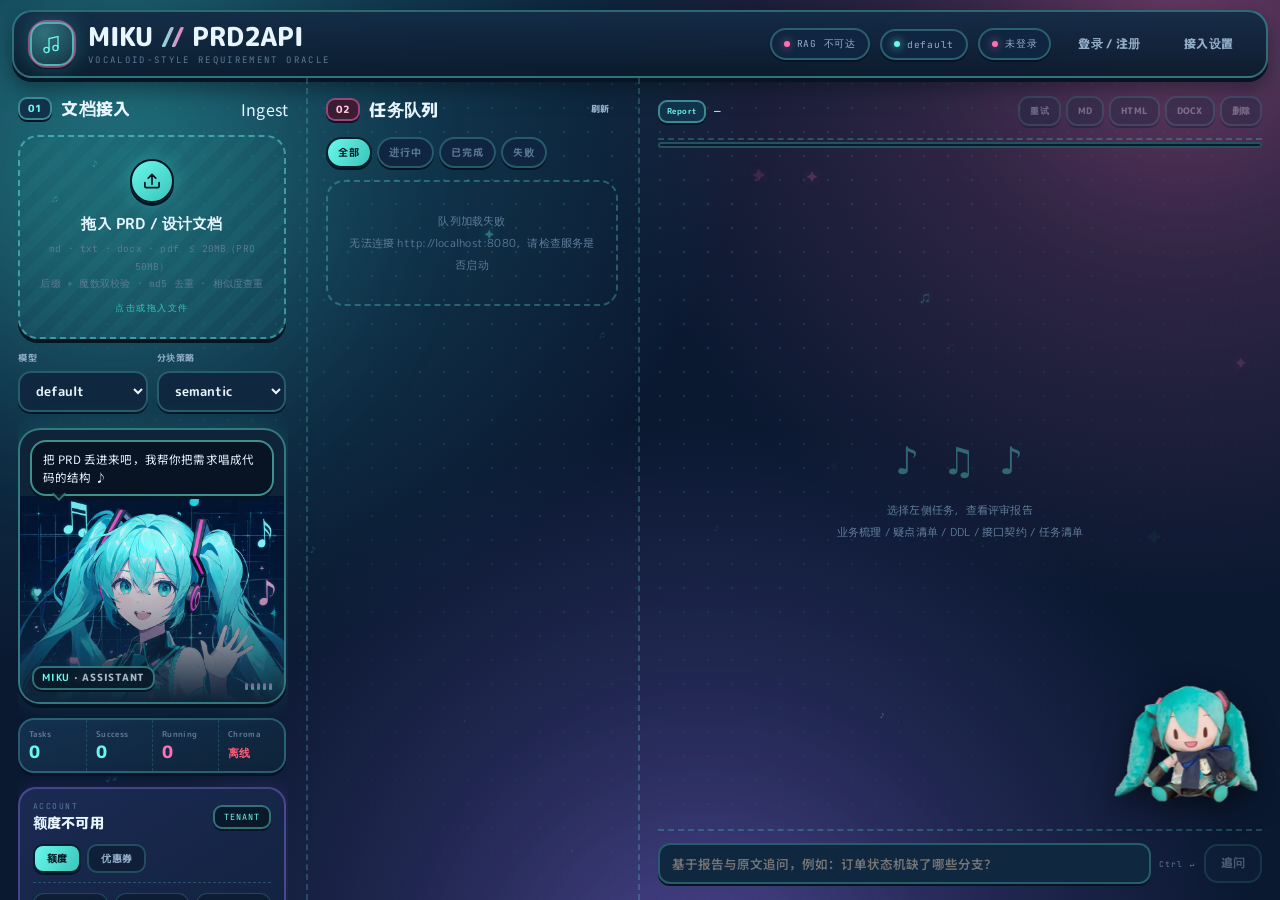
==== commit 83f171f5: "feat: 新增会话助手、独立登录页与内置管理员初始化 包含助手会话/消息持久化与意图路由、会话清理与任务恢复调度、独立登录页与账号卡片改版、全局异常与身份拦截调整，并补充对应表结构。" ====
--- a/frontend/index.html
+++ b/frontend/index.html
@@ -334,7 +334,6 @@
     border-radius:16px; border:1px solid rgba(107,247,234,.3);
     background:linear-gradient(168deg, rgba(12,28,47,.98), rgba(6,15,28,.99));
     box-shadow:0 20px 50px rgba(0,0,0,.62), 0 0 0 1px rgba(255,111,181,.08) inset, 0 0 30px rgba(57,197,187,.14);
-    backdrop-filter:blur(18px);
     opacity:0; pointer-events:none; transform:translateY(10px) scale(.97);
     transition:opacity .22s ease, transform .26s cubic-bezier(.2,.8,.2,1);
   }
@@ -453,7 +452,6 @@
   }
   .mascot-name b{color:var(--aqua-lit)}
 
-  .stat-grid{display:grid; grid-template-columns:1fr 1fr; gap:8px; margin-top:14px}
   .stat{
     border-radius:13px; padding:11px 12px; border:1px solid var(--line);
     background:linear-gradient(160deg, rgba(140,220,255,.06), rgba(140,220,255,.015));
@@ -801,7 +799,6 @@
   }
 
   /* 统计卡 */
-  .stat-grid{gap:10px}
   .stat{
     border:2px solid rgba(107,247,234,.26); border-radius:18px;
     background:linear-gradient(160deg, #143050, #0E2338);
@@ -813,6 +810,23 @@
   .stat:hover{transform:translateY(-3px) rotate(0); border-color:rgba(107,247,234,.6); box-shadow:0 6px 0 #061423}
   .stat .k{font-family:var(--display); font-weight:700; letter-spacing:.1em; text-transform:none; font-size:9px}
   .stat .v{font-size:24px}
+
+  /* 统计条：四格并排放进一张卡，压缩高度 */
+  .stat-strip{
+    display:grid; grid-template-columns:repeat(4,1fr); margin-top:14px;
+    border:2px solid rgba(107,247,234,.26); border-radius:16px;
+    background:linear-gradient(160deg, #143050, #0E2338);
+    box-shadow:0 3px 0 #061423; overflow:hidden;
+  }
+  .stat-strip .stat{
+    padding:8px 9px 9px; border:0; border-radius:0; background:transparent; box-shadow:none;
+    transform:none !important;
+  }
+  .stat-strip .stat + .stat{border-left:1px dashed rgba(107,247,234,.16)}
+  .stat-strip .stat:hover{background:rgba(107,247,234,.07); transform:none !important}
+  .stat-strip .stat .k{font-size:8px; letter-spacing:.04em; white-space:nowrap; overflow:hidden; text-overflow:ellipsis}
+  .stat-strip .stat .v{font-size:17px; margin-top:2px}
+  .stat-strip .stat .v.mid{font-size:11px; padding-top:4px; white-space:nowrap}
 
   /* 筛选 */
   .filter{
@@ -893,55 +907,60 @@
     font-family:var(--display); font-weight:600; font-size:11px;
   }
 
-  /* 登录 / 注册抽屉 */
-  .auth-drawer{padding:16px 26px 18px}
-  .auth-drawer.open{display:grid; grid-template-columns:repeat(auto-fit,minmax(150px,1fr)); align-items:end}
-  .auth-actions{display:flex; gap:8px; align-items:end}
-  .auth-tip{
-    grid-column:1/-1; font-family:var(--mono); font-size:9.5px; color:var(--faint);
-    letter-spacing:.04em; line-height:1.7;
-  }
-
-  /* VIP 卡片 */
-  .vip-card{
-    margin-top:14px; padding:13px 14px; border-radius:18px;
-    border:2px solid rgba(155,123,255,.4);
+  /* 账户卡：会员额度 + 优惠券合并，Tab 切换 */
+  .acc-card{
+    margin-top:14px; padding:12px 13px 13px; border-radius:18px;
+    border:2px solid rgba(155,123,255,.38);
     background:linear-gradient(150deg, #1A2A52, #101F38);
-    box-shadow:0 4px 0 #061423, 0 0 24px rgba(155,123,255,.16);
-  }
-  .vip-head{display:flex; align-items:center; justify-content:space-between; gap:8px}
-  .vip-head .k{font-family:var(--mono); font-size:8px; letter-spacing:.18em; color:var(--faint); text-transform:uppercase}
-  .vip-plan{font-family:var(--display); font-weight:800; font-size:15px; margin-top:2px; color:var(--cream)}
+    box-shadow:0 4px 0 #061423, 0 0 24px rgba(155,123,255,.14);
+  }
+  .acc-top{display:flex; align-items:center; justify-content:space-between; gap:8px}
+  .acc-top .k{font-family:var(--mono); font-size:8px; letter-spacing:.18em; color:var(--faint); text-transform:uppercase}
+  .vip-plan{font-family:var(--display); font-weight:800; font-size:14px; margin-top:2px; color:var(--cream)}
   .vip-badge{
     font-family:var(--mono); font-size:8.5px; letter-spacing:.12em; padding:4px 9px; border-radius:9px;
     border:2px solid rgba(107,247,234,.4); background:rgba(8,24,38,.85); color:var(--aqua-lit);
     box-shadow:0 2px 0 #061423; white-space:nowrap;
   }
   .vip-badge.pro{border-color:rgba(255,111,181,.55); color:#FFB8DA}
-  .vip-metrics{display:grid; grid-template-columns:repeat(3,1fr); gap:8px; margin-top:11px}
+
+  .acc-tabs{display:flex; align-items:center; gap:6px; margin-top:11px; padding-bottom:9px; border-bottom:1px dashed rgba(107,247,234,.22)}
+  .acc-tab{
+    font-family:var(--display); font-weight:800; font-size:10px; letter-spacing:.02em;
+    padding:5px 12px; border-radius:10px; cursor:pointer; color:var(--dim);
+    border:2px solid rgba(107,247,234,.22); background:rgba(8,24,38,.5);
+    transition:transform .16s var(--pop), border-color .18s, color .18s, background .18s;
+  }
+  .acc-tab:hover{color:var(--cream); border-color:rgba(107,247,234,.5); transform:translateY(-1px)}
+  .acc-tab.active{
+    color:#04141F; border-color:#08202E;
+    background:linear-gradient(120deg, var(--aqua-lit), var(--aqua)); box-shadow:0 2px 0 #061423;
+  }
+  .acc-tab .n{font-family:var(--mono); font-size:8px; margin-left:4px}
+  .acc-tab .n:empty{display:none}
+  .acc-tab:focus-visible{outline:2px solid var(--aqua-lit); outline-offset:2px}
+
+  .acc-view{margin-top:10px; min-height:154px}
+  .acc-view[hidden]{display:none}
+  .acc-view-head{display:flex; align-items:center; justify-content:space-between; gap:8px}
+  .acc-view-head .k{font-family:var(--mono); font-size:8px; letter-spacing:.16em; color:var(--faint); text-transform:uppercase}
+  .acc-acts{display:flex; gap:5px}
+  .acc-acts .btn{padding:4px 8px; font-size:8px; border-radius:9px}
+
+  .vip-metrics{display:grid; grid-template-columns:repeat(3,1fr); gap:7px; margin-top:2px}
   .vip-metric{
-    padding:8px 9px; border-radius:12px; border:1px solid rgba(107,247,234,.22);
+    padding:7px 8px; border-radius:11px; border:1px solid rgba(107,247,234,.2);
     background:rgba(8,24,38,.55);
   }
-  .vip-metric .k{font-family:var(--mono); font-size:7.5px; letter-spacing:.12em; color:var(--faint); text-transform:uppercase}
-  .vip-metric .v{font-family:var(--display); font-size:13px; font-weight:800; margin-top:2px; color:var(--aqua-lit)}
-  .vip-expire{font-family:var(--mono); font-size:9px; color:var(--dim); margin-top:9px; letter-spacing:.04em}
-  .vip-redeem{display:flex; gap:7px; margin-top:9px}
-  .vip-redeem input{padding:8px 10px; font-size:11px}
-  .vip-redeem .btn{padding:8px 12px; font-size:9px; flex:none}
-
-  /* 优惠券中心 */
-  .coupon-card{
-    margin-top:14px; padding:13px 14px; border-radius:18px;
-    border:2px solid rgba(107,247,234,.28);
-    background:linear-gradient(150deg, #132B48, #0C1B30);
-    box-shadow:0 4px 0 #061423;
-  }
-  .coupon-head{display:flex; align-items:center; justify-content:space-between; gap:8px}
-  .coupon-head .k{font-family:var(--mono); font-size:8px; letter-spacing:.18em; color:var(--faint); text-transform:uppercase}
-  .coupon-title{font-family:var(--display); font-weight:800; font-size:14px; margin-top:2px; color:var(--cream)}
-  .coupon-head .btn{padding:5px 9px; font-size:8.5px; flex:none}
-  .coupon-list{display:grid; gap:8px; margin-top:10px; max-height:214px; overflow:auto; padding-right:2px}
+  .vip-metric .k{font-family:var(--mono); font-size:7px; letter-spacing:.1em; color:var(--faint); text-transform:uppercase}
+  .vip-metric .v{font-family:var(--display); font-size:12.5px; font-weight:800; margin-top:2px; color:var(--aqua-lit)}
+  .vip-expire{font-family:var(--mono); font-size:8.5px; color:var(--dim); margin-top:8px; letter-spacing:.04em; line-height:1.6}
+  .vip-redeem{display:flex; gap:6px; margin-top:8px}
+  .vip-redeem input{padding:7px 10px; font-size:11px}
+  .vip-redeem .btn{padding:7px 11px; font-size:9px; flex:none}
+
+  /* 优惠券（账户卡内的第二个 Tab） */
+  .coupon-list{display:grid; gap:7px; margin-top:8px; max-height:210px; overflow:auto; padding-right:2px}
   .coupon-item{
     display:grid; grid-template-columns:1fr auto; gap:4px 10px; padding:9px 10px;
     border-radius:14px; border:2px solid rgba(107,247,234,.22);
@@ -952,7 +971,11 @@
   .coupon-desc{font-family:var(--mono); font-size:8.5px; color:var(--dim); margin-top:3px; letter-spacing:.03em; line-height:1.5}
   .coupon-stock{font-family:var(--mono); font-size:8.5px; color:var(--aqua-lit); margin-top:3px}
   .coupon-item .btn{padding:7px 10px; font-size:9px; align-self:center; border-radius:11px}
-  .coupon-empty{font-family:var(--mono); font-size:9.5px; color:var(--faint); line-height:1.8; padding:8px 2px}
+  .coupon-empty{
+    font-family:var(--mono); font-size:9px; color:var(--faint); line-height:1.7;
+    padding:14px 10px; text-align:center; border-radius:11px;
+    border:1px dashed rgba(107,247,234,.2); background:rgba(8,24,38,.4);
+  }
   .coupon-sub{
     font-family:var(--mono); font-size:8px; letter-spacing:.16em; color:var(--faint);
     text-transform:uppercase; margin-top:12px;
@@ -1014,23 +1037,9 @@
       <span class="chip"><span class="dot on"></span><span id="tenantText">default</span></span>
       <span class="chip" id="userChip"><span class="dot" id="userDot"></span><span id="userText">未登录</span></span>
       <button class="btn ghost" id="authToggle">登录 / 注册</button>
-      <button class="btn ghost" id="couponToggle" hidden>优惠券管理</button>
       <button class="btn ghost" id="settingsToggle">接入设置</button>
     </div>
   </header>
-
-  <section class="drawer auth-drawer" id="authDrawer">
-    <div class="field"><label>租户</label><input id="authTenant" placeholder="default"></div>
-    <div class="field"><label>账号</label><input id="authUser" placeholder="alice" autocomplete="username"></div>
-    <div class="field"><label>密码</label><input id="authPass" type="password" placeholder="至少 8 位" autocomplete="current-password"></div>
-    <div class="field"><label>昵称（注册可选）</label><input id="authName" placeholder="留空使用账号"></div>
-    <div class="field auth-actions">
-      <button class="btn solid" id="btnLogin">登录</button>
-      <button class="btn" id="btnRegister">注册</button>
-      <button class="btn ghost" id="btnLogout">登出</button>
-    </div>
-    <div class="auth-tip">登录后请求使用 Authorization: Bearer 令牌，有效期 12 小时，活动自动续期；连续 5 次密码错误锁定 15 分钟。</div>
-  </section>
 
   <section class="drawer" id="settingsDrawer">
     <div class="field"><label>API Base</label><input id="cfgBase" placeholder="http://localhost:8080"></div>
@@ -1109,47 +1118,55 @@
           </div>
         </div>
 
-        <div class="stat-grid">
+        <div class="stat-strip">
           <div class="stat"><div class="k">Tasks</div><div class="v aqua" id="statTasks">0</div></div>
           <div class="stat"><div class="k">Success</div><div class="v aqua" id="statOk">0</div></div>
           <div class="stat"><div class="k">Running</div><div class="v pink" id="statRun">0</div></div>
           <div class="stat"><div class="k">Chroma</div><div class="v mid" id="statChroma">—</div></div>
         </div>
 
-        <div class="vip-card" id="vipCard">
-          <div class="vip-head">
+        <div class="acc-card" id="vipCard">
+          <div class="acc-top">
             <div>
-              <div class="k">Membership</div>
+              <div class="k">Account</div>
               <div class="vip-plan" id="vipPlan">访客额度</div>
             </div>
             <span class="vip-badge" id="vipBadge">GUEST</span>
           </div>
-          <div class="vip-metrics">
-            <div class="vip-metric"><div class="k">上传/日</div><div class="v" id="vipUpload">—</div></div>
-            <div class="vip-metric"><div class="k">Token/日</div><div class="v" id="vipToken">—</div></div>
-            <div class="vip-metric"><div class="k">并发</div><div class="v" id="vipConcurrent">—</div></div>
+
+          <div class="acc-tabs" id="accTabs" role="tablist">
+            <button class="acc-tab active" type="button" role="tab" aria-selected="true" data-acc="quota">额度</button>
+            <button class="acc-tab" type="button" role="tab" aria-selected="false" data-acc="coupon">优惠券<i class="n" id="couponCount"></i></button>
           </div>
-          <div class="vip-expire" id="vipExpire">登录后查看额度与到期时间</div>
-          <div class="vip-redeem">
-            <input id="redeemInput" placeholder="输入兑换码" maxlength="32">
-            <button class="btn" id="btnRedeem">兑换</button>
+
+          <div class="acc-view" id="accQuota" role="tabpanel">
+            <div class="vip-metrics">
+              <div class="vip-metric"><div class="k">上传/日</div><div class="v" id="vipUpload">—</div></div>
+              <div class="vip-metric"><div class="k">Token/日</div><div class="v" id="vipToken">—</div></div>
+              <div class="vip-metric"><div class="k">并发</div><div class="v" id="vipConcurrent">—</div></div>
+            </div>
+            <div class="vip-expire" id="vipExpire">登录后查看额度与到期时间</div>
+            <div class="vip-redeem">
+              <input id="redeemInput" placeholder="输入兑换码" maxlength="32">
+              <button class="btn" id="btnRedeem">兑换</button>
+            </div>
           </div>
-        </div>
-
-        <div class="coupon-card" id="couponCard">
-          <div class="coupon-head">
-            <div>
-              <div class="k">Coupons</div>
-              <div class="coupon-title">优惠券中心</div>
+
+          <div class="acc-view" id="accCoupon" role="tabpanel" hidden>
+            <div class="acc-view-head">
+              <span class="k">Available · 可领取</span>
+              <span class="acc-acts">
+                <button class="btn ghost" id="btnCouponRefresh">刷新</button>
+                <button class="btn ghost" id="couponToggle" hidden>管理</button>
+              </span>
             </div>
-            <button class="btn ghost" id="btnCouponRefresh">刷新</button>
-          </div>
-          <div class="coupon-list" id="couponList">
-            <div class="coupon-empty">登录后可领取限量优惠券</div>
-          </div>
-          <div class="coupon-sub">My Coupons · 我的优惠券</div>
-          <div class="coupon-mine" id="couponMine">
-            <div class="coupon-empty">暂无优惠券</div>
+            <div class="coupon-list" id="couponList">
+              <div class="coupon-empty">登录后可领取限量优惠券</div>
+            </div>
+            <div class="coupon-sub">My Coupons · 我的优惠券</div>
+            <div class="coupon-mine" id="couponMine">
+              <div class="coupon-empty">暂无优惠券</div>
+            </div>
           </div>
         </div>
       </div>
@@ -1265,7 +1282,8 @@
     exporting: false,
     mutating: false,
     fufuPos: null,
-    fufuPokeAt: 0,
+    fcSessionId: '',
+    fcTaskId: '',
     toastSig: '',
     toastAt: 0,
     couponLoading: false,
@@ -1394,16 +1412,7 @@
       const token = localStorage.getItem(AUTH_KEY);
       if (token) state.token = token;
     } catch (e) { /* 忽略本地存储异常 */ }
-    $('#authTenant').value = state.settings.tenant;
     updateAuthUI();
-  }
-
-  function saveAuth(data) {
-    state.token = data.token;
-    state.user = data.user;
-    localStorage.setItem(AUTH_KEY, data.token);
-    updateAuthUI();
-    loadCoupons();
   }
 
   function clearAuth() {
@@ -1420,7 +1429,18 @@
     $('#userDot').classList.toggle('on', !!user);
     $('#userDot').classList.toggle('off', !user);
     $('#tenantText').textContent = user && user.tenantId ? user.tenantId : state.settings.tenant;
+    const authBtn = $('#authToggle');
+    if (authBtn) {
+      authBtn.textContent = user ? '登出' : '登录 / 注册';
+      authBtn.title = user ? '退出当前账号' : '前往登录页';
+    }
     updateAdminUI();
+  }
+
+  /** 登录/注册走独立页面，登录后回到当前页 */
+  function goLogin() {
+    const next = location.pathname.split('/').pop() + location.search;
+    location.href = 'login.html?next=' + encodeURIComponent(next || 'index.html');
   }
 
   function isAdmin() {
@@ -1438,49 +1458,6 @@
       state.user = await api('/api/auth/me');
       updateAuthUI();
     } catch (e) { /* 令牌失效已由 api() 统一处理 */ }
-  }
-
-  function authPayload() {
-    const username = $('#authUser').value.trim();
-    const password = $('#authPass').value;
-    const tenantId = $('#authTenant').value.trim() || state.settings.tenant;
-    if (!username || !password) { toast('请输入账号与密码', 'warn'); return null; }
-    return { tenantId, username, password };
-  }
-
-  async function doLogin() {
-    const payload = authPayload();
-    if (!payload) return;
-    try {
-      const data = await api('/api/auth/login', { method: 'POST', body: payload });
-      saveAuth(data);
-      $('#authPass').value = '';
-      $('#authDrawer').classList.remove('open');
-      toast('欢迎回来，' + (data.user.displayName || data.user.username));
-      refreshVip();
-      loadQueue(true);
-      speak('登录成功，额度已同步 ♪', 'happy');
-    } catch (e) {
-      toast(e.message, 'warn');
-    }
-  }
-
-  async function doRegister() {
-    const payload = authPayload();
-    if (!payload) return;
-    if (payload.password.length < 8) { toast('密码至少 8 位', 'warn'); return; }
-    payload.displayName = $('#authName').value.trim() || undefined;
-    try {
-      const data = await api('/api/auth/register', { method: 'POST', body: payload });
-      saveAuth(data);
-      $('#authPass').value = '';
-      $('#authDrawer').classList.remove('open');
-      toast('注册成功，已自动登录');
-      refreshVip();
-      loadQueue(true);
-    } catch (e) {
-      toast(e.message, 'warn');
-    }
   }
 
   async function doLogout() {
@@ -1546,7 +1523,7 @@
   async function doRedeem() {
     if (!state.token) {
       toast('请先登录后再兑换', 'warn');
-      $('#authDrawer').classList.add('open');
+      goLogin();
       return;
     }
     const code = $('#redeemInput').value.trim();
@@ -1570,7 +1547,16 @@
     return plan + ' · ' + (c.durationDays || 0) + ' 天 · 每人限领 ' + (c.perUserLimit || 1);
   }
 
+  /** 我的优惠券里可用数量，显示在 Tab 上 */
+  function updateCouponCount(mine) {
+    const el = $('#couponCount');
+    if (!el) return;
+    const n = (mine || []).filter((c) => (c.status || 'UNUSED') === 'UNUSED').length;
+    el.textContent = n ? String(n) : '';
+  }
+
   function renderCoupons(available, mine) {
+    updateCouponCount(mine);
     const list = $('#couponList');
     if (!available.length) {
       list.innerHTML = '<div class="coupon-empty">暂无正在发放的优惠券，等管理员发券吧 ♪</div>';
@@ -1616,7 +1602,10 @@
   }
 
   async function loadCoupons() {
+    const refresh = $('#btnCouponRefresh');
+    if (refresh) refresh.hidden = !state.token;   // 未登录时刷新无意义，直接收起
     if (!state.token) {
+      updateCouponCount([]);
       $('#couponList').innerHTML = '<div class="coupon-empty">登录后可领取限量优惠券</div>';
       $('#couponMine').innerHTML = '<div class="coupon-empty">登录后查看我的优惠券</div>';
       return;
@@ -1639,7 +1628,7 @@
   async function claimCoupon(couponId) {
     if (!state.token) {
       toast('请先登录再领取', 'warn');
-      $('#authDrawer').classList.add('open');
+      goLogin();
       return;
     }
     const key = 'claim:' + couponId;
@@ -1788,7 +1777,7 @@
       try { json = text ? JSON.parse(text) : {}; } catch (e) { throw new Error('响应不是合法 JSON（HTTP ' + res.status + '）'); }
       if (json.code === 401) {
         clearAuth();
-        $('#authDrawer').classList.add('open');
+        toast('登录已失效，请重新登录', 'warn');
       }
       if (json.code !== 0) throw new Error(json.message || ('请求失败（HTTP ' + res.status + '）'));
       return json.data;
@@ -2380,14 +2369,16 @@
     const pw = panel.offsetWidth || 316;
     const ph = panel.offsetHeight || 320;
     const gap = 12;
+    // 优先贴在玩偶左侧；横向放不下时（窄屏）改放到玩偶正上方，避免盖住玩偶
     const leftOk = rect.left - pw - gap >= 8;
+    const aboveOk = rect.top - ph - gap >= 8;
     let x = leftOk ? rect.left - pw - gap : rect.right - pw;
-    let y = rect.bottom - ph;
+    let y = leftOk ? rect.bottom - ph : (aboveOk ? rect.top - ph - gap : rect.bottom - ph);
     x = Math.min(Math.max(8, x), Math.max(8, innerWidth - pw - 8));
     y = Math.min(Math.max(8, y), Math.max(8, innerHeight - ph - 8));
     panel.style.left = Math.round(x) + 'px';
     panel.style.top = Math.round(y) + 'px';
-    panel.style.transformOrigin = leftOk ? '100% 100%' : '0 100%';
+    panel.style.transformOrigin = leftOk ? '100% 100%' : '50% 100%';
   }
 
   function fcScroll() {
@@ -2478,15 +2469,24 @@
       run: () => { if (state.selectedId) retryTask(); else toast('请先在队列中选择一个任务', 'warn'); },
       say: '重试请求已发出，盯着进度条就好 ♪'
     },
+    detail: {
+      label: '打开任务详情',
+      run: () => {
+        if (!state.fcTaskId) { toast('还没有拿到任务 ID，先刷新队列吧', 'warn'); return; }
+        loadDetail(state.fcTaskId);
+        loadQueue(true);
+      },
+      say: () => state.fcTaskId ? '已经帮你打开任务详情面板 ♪' : '没有可打开的任务，先刷新队列。'
+    },
     md: { label: '导出 MD', run: () => exportReport('md'), say: () => state.selectedId ? '导出链接已生成，浏览器里就能保存。' : '先在左侧队列点一份报告，我才能导出。' },
     html: { label: '导出 HTML', run: () => exportReport('html'), say: () => state.selectedId ? '导出链接已生成，浏览器里就能保存。' : '先在左侧队列点一份报告，我才能导出。' },
     docx: { label: '导出 DOCX', run: () => exportReport('docx'), say: () => state.selectedId ? '导出链接已生成，浏览器里就能保存。' : '先在左侧队列点一份报告，我才能导出。' },
     settings: { label: '打开接入设置', run: () => $('#settingsDrawer').classList.add('open'), say: '在打开的抽屉里填 API Base 和透传身份，保存后我会重新连一次。' },
-    auth: { label: '登录 / 注册', run: () => $('#authDrawer').classList.add('open'), say: '令牌有效期 12 小时，活动会自动续期。' },
-    vip: { label: '刷新额度', run: () => refreshVip(), say: '额度信息已刷新，左侧 Membership 卡片也是最新的。' },
+    auth: { label: '去登录', run: () => goLogin(), say: '令牌有效期 12 小时，活动会自动续期。' },
+    vip: { label: '刷新额度', run: () => refreshVip(), say: '额度信息已刷新，左侧账户卡的额度 Tab 也是最新的。' },
     rag: { label: '检测 RAG', run: () => refreshRag(), say: '已重新探测向量服务。' },
     home: { label: '回到右下角', run: () => { placeFufu(fufuHome()); saveFufuPos(); fufuChatPosition(); }, say: '回到右下角啦，随时点我 ♪' },
-    clear: { label: '清空对话', run: () => { $('#fcBody').innerHTML = ''; }, say: '对话清空啦，我们重新开始～' }
+    clear: { label: '清空对话', run: () => { $('#fcBody').innerHTML = ''; state.fcSessionId = ''; state.fcTaskId = ''; }, say: '对话清空啦，我们重新开始～' }
   };
 
   // 关键词 → 回答。按命中关键词长度累计打分，分数最高者生效
@@ -2605,6 +2605,77 @@
     fcThink(() => fcSay(html, acts));
   }
 
+  /* ── 后端问答 Agent ──────────────────────── */
+  // 后端返回的动作类型 → 界面可执行按钮，保持“问答 + 一键操作”闭环
+  function fcActsFor(action) {
+    if (!action || !action.type || action.type === 'NONE') return [];
+    switch (action.type) {
+      case 'TASK_LIST': return ['refresh', 'upload'];
+      case 'TASK_DETAIL': return state.fcTaskId ? ['detail', 'refresh'] : ['refresh'];
+      case 'QUOTA':
+      case 'VIP': return ['vip'];
+      case 'FILE_LIST': return ['upload', 'refresh'];
+      case 'ADMIN_STATS': return ['refresh'];
+      case 'NAVIGATE':
+        if (action.target === '/upload') return ['upload'];
+        if (action.target === '/vip') return ['vip'];
+        return ['refresh'];
+      default: return [];
+    }
+  }
+
+  // 调后端 /api/assistant/chat：规则类问题直接执行，开放问题由后端 LLM/知识库回答
+  async function fcAskBackend(text) {
+    // 助手接口需要登录态，未登录时先提示，避免白跑一次 401
+    if (!state.token) throw new Error('请先登录');
+    const data = await api('/api/assistant/chat', {
+      method: 'POST',
+      body: { sessionId: state.fcSessionId || undefined, message: text },
+      timeout: 60000
+    });
+    state.fcSessionId = data.sessionId || state.fcSessionId || '';
+    const action = data.action || null;
+    state.fcTaskId = action && action.type === 'TASK_DETAIL'
+      ? String(action.target || '').split('/').pop()
+      : state.fcTaskId;
+    // 后端回复是纯文本，转义后再换行渲染，避免任何 HTML 注入
+    const html = escapeHtml(data.reply || '').replace(/\n/g, '<br>');
+    return { html: html, acts: fcActsFor(action) };
+  }
+
+  // 先走后端，失败时区分“未登录”和“服务不可用”：前者引导登录，后者回落本地关键词应答
+  function fcAsk(text) {
+    fcThink(() => {
+      fcAskBackend(text)
+        .then((res) => fcSay(res.html, res.acts))
+        .catch((err) => {
+          if (/登录|401/.test(String(err && err.message))) {
+            fcSay('这个要读你的账号数据，先登录一下我吧 ♪', ['auth']);
+            return;
+          }
+          fcRespond(text);
+        });
+    });
+  }
+
+  // 首次打开时用后端推荐问题刷新快捷按钮
+  async function fcLoadTips() {
+    if (!state.token) return;
+    try {
+      const list = await api('/api/assistant/suggestions', { timeout: 8000 });
+      const box = $('#fcTips');
+      if (!box || !Array.isArray(list) || !list.length) return;
+      box.innerHTML = '';
+      list.slice(0, 4).forEach((text) => {
+        const btn = document.createElement('button');
+        btn.type = 'button';
+        btn.className = 'fc-tip';
+        btn.textContent = text;
+        box.appendChild(btn);
+      });
+    } catch (e) { /* 推荐问题拉取失败不影响对话 */ }
+  }
+
   function fcRunAct(id) {
     const def = FC_ACTS[id];
     if (!def) return;
@@ -2628,6 +2699,7 @@
     if (!fufuChatGreeted) {
       fufuChatGreeted = true;
       fcSay(FC_WELCOME, ['upload', 'refresh', 'vip']);
+      fcLoadTips();
     }
     setMood('happy');
     if (innerWidth > 720) setTimeout(() => { const i = $('#fcInput'); if (i) i.focus({ preventScroll: true }); }, 220);
@@ -2638,9 +2710,9 @@
     if (!panel || !fufuChatOpen) return;
     fufuChatOpen = false;
     panel.classList.remove('open');
+    const fufu = $('#fufu');
+    if (fufu) fufu.focus({ preventScroll: true });   // 先把焦点移出面板，再标记隐藏
     panel.setAttribute('aria-hidden', 'true');
-    const fufu = $('#fufu');
-    if (fufu) fufu.focus({ preventScroll: true });
   }
 
   function fufuChatToggle() {
@@ -2654,7 +2726,7 @@
     if (!text) return;
     input.value = '';
     fcAskUser(text);
-    fcRespond(text);
+    fcAsk(text);
   }
 
   function bootFufuChat() {
@@ -2664,7 +2736,7 @@
     $('#fcClose').addEventListener('click', fufuChatHide);
     $('#fcSend').addEventListener('click', fcSubmit);
     $('#fcInput').addEventListener('keydown', (e) => {
-      if (e.key === 'Enter') { e.preventDefault(); fcSubmit(); }
+      if (e.key === 'Enter' && !e.isComposing) { e.preventDefault(); fcSubmit(); }
       if (e.key === 'Escape') fufuChatHide();
     });
 
@@ -2673,7 +2745,7 @@
       if (!tip) return;
       const text = tip.textContent.trim();
       fcAskUser(text);
-      fcRespond(text);
+      fcAsk(text);
     });
 
     $('#fcBody').addEventListener('click', (e) => {
@@ -2704,8 +2776,10 @@
     placeFufu(saved && typeof saved.x === 'number' && typeof saved.y === 'number' ? saved : fufuHome());
 
     let bubbleTimer = 0;
+    let pokeTimer = 0;
 
     const say = (text, mood) => {
+      if (fufuChatOpen) return;   // 对话框展开时不弹气泡，避免和面板打架
       bubble.textContent = text;
       bubble.classList.add('show');
       clearTimeout(bubbleTimer);
@@ -2743,17 +2817,24 @@
       try { if (el.hasPointerCapture(ev.pointerId)) el.releasePointerCapture(ev.pointerId); } catch (e) { /* 忽略 */ }
       el.classList.remove('dragging');
       if (moved) { saveFufuPos(); return; }
-      const now = Date.now();
-      if (now - state.fufuPokeAt < 300) return;   // 双击的第二下不再切换面板
-      state.fufuPokeAt = now;
-      fufuChatToggle();
+      // 延迟 220ms 再切换，给双击留出识别窗口，避免归位时把面板点掉
+      clearTimeout(pokeTimer);
+      pokeTimer = setTimeout(() => { pokeTimer = 0; fufuChatToggle(); }, 220);
     };
 
     el.addEventListener('pointerup', endDrag);
     el.addEventListener('pointercancel', endDrag);
 
+    // 兜底：键盘、脚本或无障碍工具可能只派发合成 click（无 pointerup），这里补一次切换
+    el.addEventListener('click', () => {
+      if (moved || pokeTimer) return;
+      fufuChatToggle();
+    });
+
     // 双击归位到右下角默认位置
     el.addEventListener('dblclick', () => {
+      clearTimeout(pokeTimer);
+      pokeTimer = 0;
       placeFufu(fufuHome());
       saveFufuPos();
       if (fufuChatOpen) fufuChatPosition();
@@ -2765,19 +2846,34 @@
     });
   }
 
+  /** 账户卡：额度 / 优惠券 Tab 切换 */
+  function bootAccount() {
+    const tabs = $('#accTabs');
+    if (!tabs) return;
+    tabs.addEventListener('click', (e) => {
+      const btn = e.target.closest('.acc-tab');
+      if (!btn) return;
+      tabs.querySelectorAll('.acc-tab').forEach((b) => {
+        const on = b === btn;
+        b.classList.toggle('active', on);
+        b.setAttribute('aria-selected', on ? 'true' : 'false');
+      });
+      const key = btn.dataset.acc;
+      $('#accQuota').hidden = key !== 'quota';
+      $('#accCoupon').hidden = key !== 'coupon';
+    });
+  }
+
   function bind() {
     document.querySelectorAll('.btn').forEach(addRipple);
 
     bootFufu();
     bootFufuChat();
+    bootAccount();
 
     $('#settingsToggle').addEventListener('click', () => $('#settingsDrawer').classList.toggle('open'));
-    $('#authToggle').addEventListener('click', () => $('#authDrawer').classList.toggle('open'));
-    $('#btnLogin').addEventListener('click', doLogin);
-    $('#btnRegister').addEventListener('click', doRegister);
-    $('#btnLogout').addEventListener('click', doLogout);
+    $('#authToggle').addEventListener('click', () => { if (state.token) doLogout(); else goLogin(); });
     $('#btnRedeem').addEventListener('click', doRedeem);
-    $('#authPass').addEventListener('keydown', (e) => { if (e.key === 'Enter') doLogin(); });
     $('#redeemInput').addEventListener('keydown', (e) => { if (e.key === 'Enter') doRedeem(); });
     $('#btnCouponRefresh').addEventListener('click', () => loadCoupons());
     $('#couponList').addEventListener('click', (e) => {
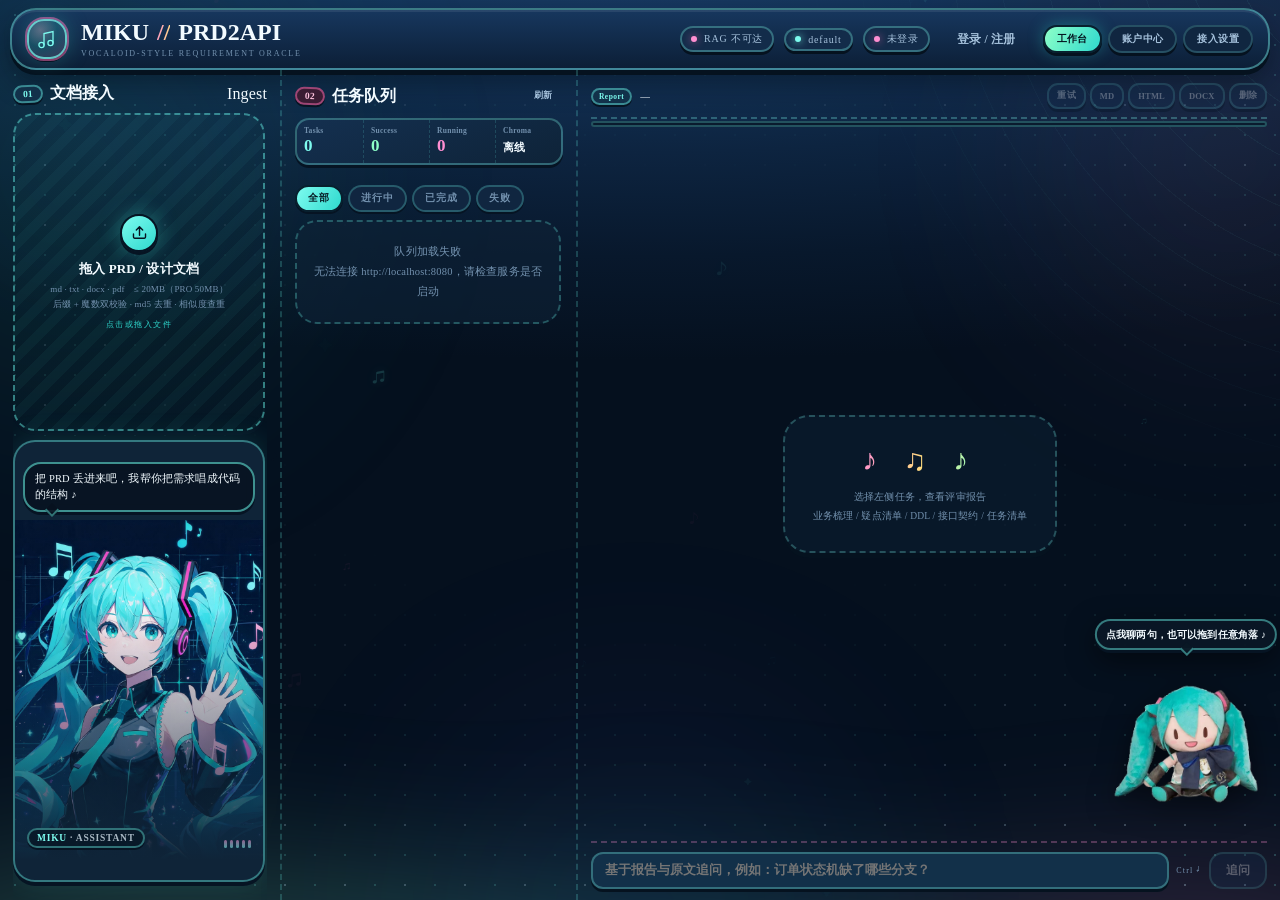
==== commit 73ad29fe: "feat: 助手 Agent 工具链与记忆、语义缓存、自检评估能力 新增工具注册/执行器与意图动作、用户长期记忆、上下文与会话语义缓存、确认交互、自检与评估用例；前端拆分为多页面并补充账号与设置页，同" ====
--- a/frontend/index.html
+++ b/frontend/index.html
@@ -7,1012 +7,9 @@
 <link rel="preconnect" href="https://fonts.googleapis.com">
 <link rel="preconnect" href="https://fonts.gstatic.com" crossorigin>
 <link href="https://fonts.googleapis.com/css2?family=M+PLUS+Rounded+1c:wght@400;700;800&family=JetBrains+Mono:wght@400;600&family=Noto+Sans+SC:wght@300;400;500;700&display=swap" rel="stylesheet">
-<style>
-  :root{
-    --void:#050A14;
-    --deep:#0A1424;
-    --panel:rgba(140,220,255,.045);
-    --glass:rgba(12,26,44,.55);
-    --cream:#E8F5FF;
-    --dim:#93AEC9;
-    --faint:#5C7A96;
-    --aqua:#39C5BB;
-    --aqua-lit:#6BF7EA;
-    --pink:#FF6FB5;
-    --violet:#9B7BFF;
-    --danger:#FF5C7A;
-    --line:rgba(107,247,234,.16);
-    --line-strong:rgba(107,247,234,.34);
-    --mono:"JetBrains Mono","Cascadia Mono",Consolas,monospace;
-    --display:"M PLUS Rounded 1c","HarmonyOS Sans SC","PingFang SC","Microsoft YaHei",sans-serif;
-    --body:"Noto Sans SC","HarmonyOS Sans SC","PingFang SC","Microsoft YaHei",sans-serif;
-  }
-
-  *{box-sizing:border-box}
-  html,body{height:100%}
-  body{
-    margin:0; background:var(--void); color:var(--cream);
-    font-family:var(--body); letter-spacing:.01em;
-    -webkit-font-smoothing:antialiased; overflow:hidden;
-  }
-
-  /* ── 氛围层：极光 / 星尘 / 网格 ───────────── */
-  .aurora{position:fixed; inset:-20%; z-index:0; pointer-events:none; filter:blur(70px); opacity:.55}
-  .aurora i{
-    position:absolute; display:block; border-radius:50%; mix-blend-mode:screen;
-    animation:float 18s ease-in-out infinite alternate;
-  }
-  .aurora i:nth-child(1){width:46vw;height:46vw;left:4%;top:6%;background:radial-gradient(circle,rgba(57,197,187,.55),transparent 68%)}
-  .aurora i:nth-child(2){width:38vw;height:38vw;right:6%;top:-4%;background:radial-gradient(circle,rgba(255,111,181,.34),transparent 66%);animation-delay:-6s}
-  .aurora i:nth-child(3){width:44vw;height:44vw;left:38%;bottom:-16%;background:radial-gradient(circle,rgba(155,123,255,.28),transparent 68%);animation-delay:-11s}
-  @keyframes float{
-    0%{transform:translate3d(0,0,0) scale(1)}
-    100%{transform:translate3d(4%,-6%,0) scale(1.15)}
-  }
-
-  #stars{position:fixed; inset:0; z-index:1; pointer-events:none}
-
-  .grid{
-    position:fixed; inset:0; z-index:1; pointer-events:none; opacity:.5;
-    background-image:
-      linear-gradient(rgba(107,247,234,.05) 1px, transparent 1px),
-      linear-gradient(90deg, rgba(107,247,234,.05) 1px, transparent 1px);
-    background-size:64px 64px;
-    mask-image:radial-gradient(circle at 50% 30%, #000 10%, transparent 80%);
-  }
-  .scan{
-    position:fixed; left:0; right:0; height:120px; z-index:2; pointer-events:none;
-    background:linear-gradient(180deg, transparent, rgba(107,247,234,.05), transparent);
-    animation:scanDown 9s linear infinite;
-  }
-  @keyframes scanDown{ 0%{top:-20%} 100%{top:110%} }
-
-  .shell{position:relative; z-index:3; height:100%; display:flex; flex-direction:column}
-
-  /* ── 顶栏 ───────────────────────────────── */
-  .topbar{
-    display:flex; align-items:center; justify-content:space-between; gap:20px;
-    padding:14px 26px; border-bottom:1px solid var(--line);
-    background:linear-gradient(180deg, rgba(8,18,32,.92), rgba(8,18,32,.4));
-    backdrop-filter:blur(16px);
-  }
-  .brand{display:flex; align-items:center; gap:14px; min-width:0}
-  .logo{
-    position:relative; width:44px; height:44px; flex:none;
-    display:grid; place-items:center; border-radius:14px;
-    background:radial-gradient(circle at 30% 25%, rgba(107,247,234,.35), rgba(57,197,187,.12));
-    border:1px solid var(--line-strong);
-    box-shadow:0 0 22px rgba(57,197,187,.28) inset, 0 0 18px rgba(57,197,187,.18);
-  }
-  .logo svg{width:24px; height:24px; color:var(--aqua-lit); animation:spin 12s linear infinite}
-  @keyframes spin{ to{ transform:rotate(360deg) } }
-  .logo::after{
-    content:""; position:absolute; inset:-4px; border-radius:18px;
-    border:1px solid rgba(255,111,181,.35); animation:pulseRing 2.8s ease-out infinite;
-  }
-  @keyframes pulseRing{
-    0%{transform:scale(.92); opacity:.85}
-    70%{transform:scale(1.12); opacity:0}
-    100%{opacity:0}
-  }
-
-  .brand h1{
-    margin:0; font-family:var(--display); font-weight:800; font-size:25px; line-height:1;
-    letter-spacing:-.01em; display:flex; align-items:baseline; gap:8px; white-space:nowrap;
-  }
-  .brand h1 em{
-    font-style:normal;
-    background:linear-gradient(100deg, var(--aqua-lit), var(--pink));
-    -webkit-background-clip:text; background-clip:text; color:transparent;
-  }
-  .brand .sub{
-    margin:5px 0 0; font-family:var(--mono); font-size:9px; letter-spacing:.26em;
-    text-transform:uppercase; color:var(--faint);
-  }
-  .topbar-right{display:flex; align-items:center; gap:10px; flex:none}
-
-  .chip{
-    display:inline-flex; align-items:center; gap:7px; padding:7px 12px; border-radius:99px;
-    border:1px solid var(--line); background:rgba(140,220,255,.05);
-    font-family:var(--mono); font-size:10px; letter-spacing:.08em; color:var(--dim);
-    white-space:nowrap; transition:.2s;
-  }
-  .chip:hover{border-color:var(--line-strong); color:var(--cream)}
-  .dot{width:6px; height:6px; border-radius:50%; background:var(--faint)}
-  .dot.on{background:var(--aqua-lit); box-shadow:0 0 8px var(--aqua-lit); animation:breathe 2.2s ease-in-out infinite}
-  .dot.off{background:var(--pink); box-shadow:0 0 8px rgba(255,111,181,.7)}
-  @keyframes breathe{ 50%{opacity:.35} }
-
-  .btn{
-    position:relative; overflow:hidden; font-family:var(--mono); font-size:10.5px;
-    letter-spacing:.1em; text-transform:uppercase; padding:9px 15px; border-radius:10px;
-    cursor:pointer; border:1px solid var(--line); background:rgba(140,220,255,.04);
-    color:var(--cream); transition:.2s cubic-bezier(.2,.7,.2,1);
-  }
-  .btn:hover{border-color:var(--line-strong); color:var(--aqua-lit); box-shadow:0 0 18px rgba(57,197,187,.25); transform:translateY(-1px)}
-  .btn:active{transform:translateY(0) scale(.98)}
-  .btn:disabled{opacity:.3; cursor:not-allowed; transform:none; box-shadow:none}
-  .btn.solid{
-    background:linear-gradient(120deg, var(--aqua), #2FA8C4 55%, var(--violet));
-    border-color:transparent; color:#05131C; font-weight:700;
-    box-shadow:0 6px 20px rgba(57,197,187,.35);
-  }
-  .btn.solid:hover{color:#05131C; box-shadow:0 8px 26px rgba(57,197,187,.5); filter:brightness(1.06)}
-  .btn.ghost{border-color:transparent; color:var(--dim); background:transparent}
-  .btn.ghost:hover{background:rgba(140,220,255,.06); border-color:var(--line); color:var(--cream)}
-  .btn.danger:hover{border-color:rgba(255,92,122,.6); color:var(--danger); box-shadow:0 0 16px rgba(255,92,122,.22)}
-  .ripple{
-    position:absolute; border-radius:50%; transform:translate(-50%,-50%) scale(0);
-    background:radial-gradient(circle, rgba(255,255,255,.65), transparent 65%);
-    pointer-events:none; animation:ripple .55s ease-out forwards;
-  }
-  @keyframes ripple{ to{ transform:translate(-50%,-50%) scale(3.4); opacity:0 } }
-
-  /* ── 设置抽屉 ───────────────────────────── */
-  .drawer{
-    display:none; gap:14px; padding:16px 26px 18px;
-    border-bottom:1px solid var(--line); background:rgba(9,20,36,.7); backdrop-filter:blur(12px);
-  }
-  .drawer.open{display:grid; grid-template-columns:repeat(auto-fit,minmax(176px,1fr)); align-items:end; animation:drop .26s ease}
-  @keyframes drop{ from{opacity:0; transform:translateY(-8px)} }
-  .field{display:flex; flex-direction:column; gap:6px}
-  .field label{
-    font-family:var(--mono); font-size:9px; letter-spacing:.18em; text-transform:uppercase; color:var(--faint);
-  }
-  input, select, textarea{
-    font-family:var(--mono); font-size:12px; color:var(--cream); width:100%;
-    background:rgba(140,220,255,.06); border:1px solid var(--line); border-radius:10px;
-    padding:10px 12px; outline:none; transition:.2s;
-  }
-  input:focus, select:focus, textarea:focus{
-    border-color:var(--aqua); background:rgba(57,197,187,.1); box-shadow:0 0 0 3px rgba(57,197,187,.12);
-  }
-  select option{background:#0C1A2C; color:var(--cream)}
-
-  /* ── 三栏工作台 ─────────────────────────── */
-  .workspace{flex:1; min-height:0; display:grid; grid-template-columns:308px 332px minmax(0,1fr)}
-  .pane{
-    min-height:0; display:flex; flex-direction:column; padding:18px 18px 0;
-    border-right:1px solid var(--line); position:relative;
-    animation:rise .7s cubic-bezier(.2,.8,.2,1) both;
-  }
-  .pane:nth-child(2){animation-delay:.1s}
-  .pane:nth-child(3){animation-delay:.2s; border-right:none}
-  @keyframes rise{ from{opacity:0; transform:translateY(16px)} }
-  .pane::after{
-    content:""; position:absolute; top:0; bottom:0; right:-1px; width:1px;
-    background:linear-gradient(180deg, transparent, rgba(107,247,234,.35), transparent);
-  }
-  .pane:last-child::after{display:none}
-
-  .pane-head{display:flex; align-items:center; justify-content:space-between; gap:10px; margin-bottom:14px}
-  .pane-title{display:flex; align-items:center; gap:9px; min-width:0}
-  .idx{
-    font-family:var(--mono); font-size:9.5px; color:var(--aqua-lit); letter-spacing:.06em;
-    padding:3px 6px; border-radius:6px; border:1px solid rgba(107,247,234,.35);
-    background:rgba(57,197,187,.1); flex:none;
-  }
-  .pane-title h2{margin:0; font-family:var(--display); font-size:16px; font-weight:700; white-space:nowrap}
-  .pane-title .sub{font-family:var(--mono); font-size:8.5px; letter-spacing:.2em; color:var(--faint); text-transform:uppercase}
-  .pane-body{flex:1; min-height:0; overflow-y:auto; padding-bottom:18px; padding-right:2px}
-  :where(.pane-body,.report-body,.toc,.queue)::-webkit-scrollbar{width:5px; height:5px}
-  :where(.pane-body,.report-body,.toc,.queue)::-webkit-scrollbar-thumb{
-    background:linear-gradient(180deg, rgba(107,247,234,.5), rgba(255,111,181,.35));
-    border-radius:99px;
-  }
-  :where(.pane-body,.report-body,.toc,.queue)::-webkit-scrollbar-track{background:transparent}
-
-  /* ── 上传 ───────────────────────────────── */
-  .dropzone{
-    position:relative; overflow:hidden; cursor:pointer; text-align:center;
-    padding:22px 16px; border-radius:16px;
-    border:1.5px dashed rgba(107,247,234,.35);
-    background:linear-gradient(180deg, rgba(57,197,187,.08), rgba(57,197,187,.02));
-    transition:.24s;
-  }
-  .dropzone:hover{border-color:var(--aqua-lit); background:linear-gradient(180deg, rgba(57,197,187,.16), rgba(57,197,187,.04)); transform:translateY(-2px); box-shadow:0 10px 28px rgba(57,197,187,.18)}
-  .dropzone.drag{border-color:var(--pink); border-style:solid; background:rgba(255,111,181,.12); transform:scale(1.02)}
-  .dropzone.busy{pointer-events:none}
-  .dropzone .sweep{
-    position:absolute; inset:0; opacity:0; pointer-events:none;
-    background:linear-gradient(115deg, transparent 30%, rgba(107,247,234,.22) 50%, transparent 70%);
-    transform:translateX(-100%);
-  }
-  .dropzone.busy .sweep{opacity:1; animation:sweep 1.4s linear infinite}
-  @keyframes sweep{ to{ transform:translateX(100%) } }
-
-  .dz-icon{
-    width:44px; height:44px; margin:0 auto 10px; display:grid; place-items:center;
-    border-radius:50%; color:#06131F;
-    background:linear-gradient(140deg, var(--aqua-lit), var(--aqua));
-    box-shadow:0 0 24px rgba(57,197,187,.5);
-    animation:bob 3.2s ease-in-out infinite;
-  }
-  @keyframes bob{ 50%{ transform:translateY(-5px) } }
-  .dz-icon svg{width:20px; height:20px}
-  .dz-title{font-family:var(--display); font-size:14.5px; font-weight:700; margin-bottom:5px}
-  .dz-hint{font-family:var(--mono); font-size:9.5px; line-height:1.85; color:var(--faint); letter-spacing:.02em}
-  .dz-meta{margin-top:9px; font-family:var(--mono); font-size:8.5px; letter-spacing:.18em; text-transform:uppercase; color:var(--aqua)}
-
-  .upload-result{
-    display:none; margin-top:12px; padding:12px 13px; border-radius:14px;
-    border:1px solid rgba(107,247,234,.3); background:linear-gradient(135deg, rgba(57,197,187,.14), rgba(155,123,255,.08));
-  }
-  .upload-result.show{display:block; animation:pop .35s cubic-bezier(.2,1.4,.4,1) both}
-  @keyframes pop{ from{opacity:0; transform:scale(.96) translateY(6px)} }
-  .ur-name{font-family:var(--mono); font-size:11px; word-break:break-all; margin-bottom:5px; color:var(--aqua-lit)}
-  .ur-meta{font-family:var(--mono); font-size:9px; color:var(--dim); line-height:1.9; word-break:break-all}
-  .ur-flag{color:var(--pink)}
-  .ur-actions{display:flex; gap:7px; margin-top:10px}
-
-  .option-row{display:grid; grid-template-columns:1fr 1fr; gap:9px; margin-top:13px}
-  .option-row .field label{font-size:8.5px}
-
-  /* ── 看板娘 ─────────────────────────────── */
-  .mascot{
-    position:relative; margin-top:16px; border-radius:18px; overflow:hidden;
-    border:1px solid rgba(107,247,234,.28);
-    box-shadow:0 14px 40px rgba(5,10,20,.6), 0 0 0 1px rgba(107,247,234,.08) inset;
-    background:#0A1424;
-  }
-  .mascot-art{
-    position:relative; height:206px; overflow:hidden; display:block;
-  }
-  .hero-art{
-    width:100%; height:100%; display:block; object-fit:cover; object-position:50% 14%;
-    transition:transform .7s cubic-bezier(.2,.8,.2,1), filter .5s;
-  }
-  .mascot:hover .hero-art{transform:scale(1.045); filter:saturate(1.06)}
-  .mascot-art::after{
-    content:""; position:absolute; inset:0; pointer-events:none;
-    background:linear-gradient(180deg, rgba(10,20,36,0) 0%, rgba(10,20,36,0) 52%, rgba(10,20,36,.62) 84%, #0A1424 100%);
-  }
-
-  /* ── 可拖拽的 fufu 玩偶 ──────────────────── */
-  .fufu{
-    position:fixed; left:0; top:0; z-index:45; width:148px;
-    cursor:grab; touch-action:none; user-select:none;
-    filter:drop-shadow(0 8px 14px rgba(0,0,0,.5));
-    transition:filter .2s;
-  }
-  .fufu-bubble{
-    position:absolute; left:50%; bottom:calc(100% + 6px); width:max-content; max-width:190px;
-    transform:translateX(-50%) translateY(4px) scale(.94);
-    padding:6px 9px; border-radius:12px;
-    background:rgba(10,24,38,.95); border:2px solid rgba(107,247,234,.45);
-    font-family:var(--display); font-weight:600; font-size:10px; line-height:1.5; color:var(--cream);
-    box-shadow:0 3px 0 #061423; opacity:0; pointer-events:none; transition:.22s;
-  }
-  .fufu-bubble.show{opacity:1; transform:translateX(-50%) translateY(0) scale(1)}
-  .fufu-bubble::after{
-    content:""; position:absolute; left:50%; bottom:-6px; margin-left:-4px;
-    width:8px; height:8px; background:rgba(10,24,38,.95);
-    border-right:2px solid rgba(107,247,234,.45); border-bottom:2px solid rgba(107,247,234,.45);
-    transform:rotate(45deg);
-  }
-  .fufu-img{
-    width:100%; height:auto; display:block;
-    transform-origin:50% 94%;
-    animation:plushBob 3.6s ease-in-out infinite;
-    transition:transform .28s cubic-bezier(.34,1.56,.64,1);
-    pointer-events:none; -webkit-user-drag:none;
-  }
-  @keyframes plushBob{
-    0%,100%{transform:translateY(0) rotate(-1.5deg)}
-    50%{transform:translateY(-3px) rotate(1.5deg)}
-  }
-  .fufu:hover{filter:drop-shadow(0 10px 18px rgba(0,0,0,.55)) drop-shadow(0 0 14px rgba(57,197,187,.4))}
-  .fufu.dragging{cursor:grabbing}
-  .fufu.dragging .fufu-img{
-    animation-play-state:paused;
-    transform:rotate(-6deg) scale(1.06);
-  }
-  .fufu:focus-visible{outline:none}
-  .fufu:focus-visible .fufu-img{filter:drop-shadow(0 0 12px var(--aqua-lit))}
-  .fufu.sing .fufu-img{animation:plushSing .62s ease-in-out infinite}
-  @keyframes plushSing{
-    0%,100%{transform:rotate(-3deg) translateY(0)}
-    50%{transform:rotate(3deg) translateY(-4px)}
-  }
-  .fufu.mood-happy .fufu-img{animation:plushJump .5s ease-in-out 3}
-  @keyframes plushJump{
-    0%,100%{transform:translateY(0) rotate(0)}
-    35%{transform:translateY(-13px) rotate(-3deg)}
-    65%{transform:translateY(-3px) rotate(2deg)}
-  }
-  .fufu.mood-sad .fufu-img{animation:plushSad 3.6s ease-in-out infinite}
-  @keyframes plushSad{
-    0%,100%{transform:rotate(-5deg) translateY(2px)}
-    50%{transform:rotate(-7deg) translateY(3px)}
-  }
-
-  /* ── fufu 问答面板 ───────────────────────── */
-  .fufu-chat{
-    position:fixed; left:0; top:0; z-index:46;
-    width:min(316px, calc(100vw - 24px)); max-height:min(452px, calc(100vh - 132px));
-    display:flex; flex-direction:column; overflow:hidden;
-    border-radius:16px; border:1px solid rgba(107,247,234,.3);
-    background:linear-gradient(168deg, rgba(12,28,47,.98), rgba(6,15,28,.99));
-    box-shadow:0 20px 50px rgba(0,0,0,.62), 0 0 0 1px rgba(255,111,181,.08) inset, 0 0 30px rgba(57,197,187,.14);
-    opacity:0; pointer-events:none; transform:translateY(10px) scale(.97);
-    transition:opacity .22s ease, transform .26s cubic-bezier(.2,.8,.2,1);
-  }
-  .fufu-chat.open{opacity:1; pointer-events:auto; transform:none}
-  .fufu-chat::before{
-    content:""; position:absolute; left:0; right:0; top:0; height:1px; pointer-events:none;
-    background:linear-gradient(90deg, transparent, rgba(107,247,234,.75), rgba(255,111,181,.55), transparent);
-  }
-  .fc-head{
-    display:flex; align-items:center; gap:9px; padding:10px 12px; flex:none;
-    border-bottom:1px solid rgba(107,247,234,.14); background:rgba(8,20,34,.72);
-  }
-  .fc-avatar{
-    width:30px; height:30px; flex:none; border-radius:9px; overflow:hidden;
-    border:1px solid rgba(107,247,234,.32); background:rgba(57,197,187,.12);
-  }
-  .fc-avatar img{width:100%; height:100%; object-fit:contain; transform:scale(1.22) translateY(1px)}
-  .fc-title{flex:1; min-width:0}
-  .fc-title b{display:block; font-family:var(--display); font-weight:800; font-size:12px; letter-spacing:.02em}
-  .fc-title span{
-    display:flex; align-items:center; gap:5px; margin-top:2px;
-    font-family:var(--mono); font-size:7.5px; letter-spacing:.14em; text-transform:uppercase; color:var(--faint);
-  }
-  .fc-dot{width:5px; height:5px; border-radius:50%; background:var(--aqua-lit); box-shadow:0 0 8px var(--aqua-lit); animation:breathe 2.2s ease-in-out infinite}
-  .fc-close{
-    width:24px; height:24px; flex:none; border-radius:8px; cursor:pointer;
-    display:grid; place-items:center; font-size:11px; line-height:1;
-    color:var(--dim); background:transparent; border:1px solid transparent; transition:.18s;
-  }
-  .fc-close:hover{color:var(--cream); border-color:var(--line); background:rgba(140,220,255,.06)}
-
-  .fc-body{
-    flex:1; min-height:0; overflow-y:auto; padding:12px 12px 6px;
-    display:flex; flex-direction:column; gap:9px;
-  }
-  .fc-body::-webkit-scrollbar{width:4px}
-  .fc-body::-webkit-scrollbar-thumb{background:rgba(107,247,234,.35); border-radius:4px}
-  .fc-msg{display:flex; flex-direction:column; gap:3px; max-width:100%; animation:fcIn .24s ease both}
-  .fc-msg.me{align-items:flex-end}
-  @keyframes fcIn{from{opacity:0; transform:translateY(6px)}}
-  .fc-who{font-family:var(--mono); font-size:7.5px; letter-spacing:.14em; color:var(--faint)}
-  .fc-bubble{
-    max-width:88%; padding:8px 11px; border-radius:13px; border-top-left-radius:4px;
-    font-size:11.5px; line-height:1.68; color:var(--cream);
-    background:rgba(140,220,255,.055); border:1px solid rgba(107,247,234,.18);
-    overflow-wrap:anywhere;
-  }
-  .fc-msg.me .fc-bubble{
-    border-radius:13px; border-top-right-radius:4px;
-    background:linear-gradient(135deg, rgba(57,197,187,.22), rgba(155,123,255,.16));
-    border-color:rgba(107,247,234,.3);
-  }
-  .fc-bubble b{color:var(--aqua-lit); font-weight:700}
-  .fc-msg.typing .fc-bubble{display:flex; align-items:center; gap:4px; padding:10px 12px}
-  .fc-msg.typing .fc-bubble i{
-    width:5px; height:5px; border-radius:50%; background:var(--aqua-lit); opacity:.3;
-    animation:fcDot 1s ease-in-out infinite;
-  }
-  .fc-msg.typing .fc-bubble i:nth-child(2){animation-delay:.15s}
-  .fc-msg.typing .fc-bubble i:nth-child(3){animation-delay:.3s}
-  @keyframes fcDot{0%,100%{opacity:.25; transform:translateY(0)}50%{opacity:1; transform:translateY(-2px)}}
-
-  .fc-acts{display:flex; flex-wrap:wrap; gap:5px; margin-top:7px}
-  .fc-act{
-    font-family:var(--mono); font-size:9px; letter-spacing:.05em; padding:5px 9px; cursor:pointer;
-    border-radius:8px; color:var(--aqua-lit); background:rgba(57,197,187,.12);
-    border:1px solid rgba(107,247,234,.35); transition:.18s;
-  }
-  .fc-act:hover{background:rgba(57,197,187,.26); border-color:var(--aqua-lit); transform:translateY(-1px)}
-  .fc-act:active{transform:translateY(0) scale(.97)}
-
-  .fc-tips{display:flex; flex-wrap:wrap; gap:5px; padding:0 12px 9px; flex:none}
-  .fc-tip{
-    font-family:var(--mono); font-size:8.5px; letter-spacing:.03em; padding:4px 8px; cursor:pointer;
-    border-radius:99px; color:var(--dim); background:transparent;
-    border:1px dashed rgba(107,247,234,.28); transition:.18s;
-  }
-  .fc-tip:hover{color:var(--aqua-lit); border-color:var(--aqua-lit); background:rgba(57,197,187,.08)}
-
-  .fc-input{
-    display:flex; gap:7px; padding:9px 10px; flex:none;
-    border-top:1px solid rgba(107,247,234,.14); background:rgba(6,14,27,.82);
-  }
-  .fc-input input{flex:1; min-width:0; font-size:11.5px; padding:8px 10px; border-radius:10px}
-  .fc-input .btn{padding:8px 12px; font-size:9px; border-radius:10px; flex:none}
-
-  .speech{
-    position:relative; z-index:3; margin:10px 10px 0;
-    padding:8px 11px; border-radius:12px;
-    background:rgba(8,18,32,.86); border:1px solid rgba(107,247,234,.42);
-    backdrop-filter:blur(6px); font-size:11px; line-height:1.6; color:var(--cream);
-    box-shadow:0 8px 22px rgba(0,0,0,.45); animation:pop .3s ease both;
-  }
-  .speech::after{
-    content:""; position:absolute; left:22px; bottom:-5px; width:8px; height:8px;
-    background:rgba(8,18,32,.9); border-right:1px solid rgba(107,247,234,.42);
-    border-bottom:1px solid rgba(107,247,234,.42); transform:rotate(45deg);
-  }
-  .eq{position:absolute; right:12px; bottom:12px; z-index:3; display:flex; align-items:flex-end; gap:3px; height:26px}
-  .eq i{
-    width:3px; border-radius:2px;
-    background:linear-gradient(180deg, var(--pink), var(--aqua-lit));
-    animation:eqBounce 1s ease-in-out infinite; animation-play-state:paused; opacity:.55;
-    height:30%;
-  }
-  .eq.play i{animation-play-state:running; opacity:1}
-  .eq i:nth-child(2){animation-delay:.12s}
-  .eq i:nth-child(3){animation-delay:.24s}
-  .eq i:nth-child(4){animation-delay:.06s}
-  .eq i:nth-child(5){animation-delay:.18s}
-  @keyframes eqBounce{ 0%,100%{height:22%} 50%{height:100%} }
-  .mascot-name{
-    position:absolute; left:12px; bottom:12px; z-index:3;
-    font-family:var(--mono); font-size:9px; letter-spacing:.16em; color:rgba(232,245,255,.72);
-    text-transform:uppercase;
-  }
-  .mascot-name b{color:var(--aqua-lit)}
-
-  .stat{
-    border-radius:13px; padding:11px 12px; border:1px solid var(--line);
-    background:linear-gradient(160deg, rgba(140,220,255,.06), rgba(140,220,255,.015));
-    transition:.2s;
-  }
-  .stat:hover{border-color:var(--line-strong); transform:translateY(-2px)}
-  .stat .k{font-family:var(--mono); font-size:8px; letter-spacing:.18em; color:var(--faint); text-transform:uppercase}
-  .stat .v{font-family:var(--display); font-size:21px; font-weight:800; margin-top:3px; line-height:1.1}
-  .stat .v.aqua{color:var(--aqua-lit)}
-  .stat .v.pink{color:var(--pink)}
-  .stat .v.mid{font-size:14px; padding-top:5px}
-
-  /* ── 队列 ───────────────────────────────── */
-  .filter-row{display:flex; gap:5px; margin-bottom:12px; flex-wrap:wrap}
-  .filter{
-    font-family:var(--mono); font-size:9px; letter-spacing:.1em; text-transform:uppercase;
-    padding:6px 10px; border-radius:99px; cursor:pointer; transition:.2s;
-    border:1px solid var(--line); background:transparent; color:var(--faint);
-  }
-  .filter:hover{color:var(--cream); border-color:var(--line-strong)}
-  .filter.active{
-    color:#06131F; font-weight:700; border-color:transparent;
-    background:linear-gradient(120deg, var(--aqua-lit), var(--aqua));
-    box-shadow:0 0 16px rgba(57,197,187,.4);
-  }
-
-  .queue{flex:1; min-height:0; overflow-y:auto; padding-right:2px}
-  .task{
-    position:relative; overflow:hidden; cursor:pointer; padding:12px 12px 12px 15px;
-    margin-bottom:8px; border-radius:14px; border:1px solid var(--line);
-    background:linear-gradient(150deg, rgba(140,220,255,.05), rgba(140,220,255,.015));
-    transition:.22s cubic-bezier(.2,.7,.2,1);
-  }
-  .task::before{
-    content:""; position:absolute; left:0; top:10px; bottom:10px; width:3px; border-radius:3px;
-    background:rgba(92,122,150,.6); transition:.2s;
-  }
-  .task:hover{transform:translateX(3px); border-color:var(--line-strong); box-shadow:0 8px 24px rgba(5,10,20,.5)}
-  .task.active{border-color:rgba(107,247,234,.55); background:linear-gradient(150deg, rgba(57,197,187,.16), rgba(155,123,255,.06))}
-  .task.active::before{background:linear-gradient(180deg, var(--aqua-lit), var(--pink)); box-shadow:0 0 12px var(--aqua)}
-  .task[data-status="SUCCESS"]::before{background:var(--aqua)}
-  .task[data-status="PROCESS"]::before, .task[data-status="INIT"]::before{background:var(--pink); animation:breathe 1.4s infinite}
-  .task[data-status="FAIL"]::before{background:var(--danger)}
-  .task-top{display:flex; align-items:center; justify-content:space-between; gap:8px; margin-bottom:6px}
-  .task-id{font-family:var(--mono); font-size:10.5px; overflow:hidden; text-overflow:ellipsis; color:var(--cream)}
-  .pill{
-    font-family:var(--mono); font-size:8px; letter-spacing:.1em; padding:3px 7px; border-radius:99px;
-    border:1px solid currentColor; white-space:nowrap; background:rgba(5,10,20,.4);
-  }
-  .pill.INIT{color:var(--dim)}
-  .pill.PROCESS{color:var(--pink)}
-  .pill.SUCCESS{color:var(--aqua-lit)}
-  .pill.FAIL{color:var(--danger)}
-  .task-meta{display:flex; gap:9px; flex-wrap:wrap; font-family:var(--mono); font-size:8.5px; color:var(--faint)}
-  .task-meta b{color:var(--dim); font-weight:400}
-  .bar{height:3px; border-radius:99px; background:rgba(140,220,255,.12); margin-top:9px; overflow:hidden}
-  .bar i{
-    display:block; height:100%; width:0; border-radius:99px;
-    background:linear-gradient(90deg, var(--aqua), var(--aqua-lit) 60%, var(--pink));
-    transition:width .6s cubic-bezier(.3,.8,.3,1); position:relative;
-  }
-  .bar i::after{
-    content:""; position:absolute; inset:0;
-    background:linear-gradient(90deg, transparent, rgba(255,255,255,.7), transparent);
-    transform:translateX(-100%); animation:shine 1.8s linear infinite;
-  }
-  @keyframes shine{ to{ transform:translateX(100%) } }
-
-  .empty{
-    border:1px dashed var(--line); border-radius:14px; padding:28px 16px; text-align:center;
-    font-family:var(--mono); font-size:10px; line-height:2; color:var(--faint); letter-spacing:.06em;
-  }
-
-  /* ── 报告 ───────────────────────────────── */
-  .pane-report{padding-bottom:0}
-  .report-head{
-    display:flex; align-items:center; justify-content:space-between; gap:12px;
-    padding-bottom:12px; border-bottom:1px solid var(--line); flex-wrap:wrap;
-  }
-  .report-id{display:flex; align-items:center; gap:8px; min-width:0}
-  .report-id .tag{
-    font-family:var(--mono); font-size:8px; letter-spacing:.2em; text-transform:uppercase;
-    color:var(--aqua-lit); padding:3px 7px; border:1px solid rgba(107,247,234,.35); border-radius:6px;
-  }
-  .report-id code{font-family:var(--mono); font-size:11px; color:var(--cream); overflow:hidden; text-overflow:ellipsis; white-space:nowrap}
-  .report-actions{display:flex; gap:5px; flex-wrap:wrap}
-  .report-actions .btn{padding:6px 10px; font-size:9px; border-radius:8px}
-
-  .scroll-progress{
-    height:2px; margin-top:0; background:rgba(140,220,255,.08); overflow:hidden; flex:none;
-  }
-  .scroll-progress i{
-    display:block; height:100%; width:0;
-    background:linear-gradient(90deg, var(--aqua), var(--pink));
-    box-shadow:0 0 8px var(--aqua); transition:width .15s linear;
-  }
-
-  .report-layout{flex:1; min-height:0; display:grid; grid-template-columns:minmax(0,1fr) 186px}
-  .report-body{min-height:0; overflow-y:auto; padding:22px 24px 22px 0}
-  .toc{border-left:1px solid var(--line); padding:22px 0 22px 14px; overflow-y:auto; font-family:var(--mono); font-size:9px; line-height:1.95}
-  .toc .toc-label{font-size:8px; letter-spacing:.22em; color:var(--faint); text-transform:uppercase; margin-bottom:10px}
-  .toc a{
-    display:block; padding:3px 0 3px 9px; color:var(--dim); text-decoration:none;
-    border-left:1px solid transparent; transition:.18s; white-space:nowrap; overflow:hidden; text-overflow:ellipsis;
-  }
-  .toc a:hover{color:var(--aqua-lit); border-left-color:var(--aqua-lit); padding-left:12px}
-  .toc a.lv3{padding-left:18px; color:var(--faint)}
-  .toc a.lv4{padding-left:26px; color:var(--faint); font-size:8.5px}
-
-  /* Markdown */
-  .md{font-size:13.5px; line-height:1.95; color:#CEE6F6; max-width:84ch; animation:fadeUp .5s ease both}
-  @keyframes fadeUp{ from{opacity:0; transform:translateY(10px)} }
-  .md > *:first-child{margin-top:0}
-  .md h1,.md h2,.md h3,.md h4{
-    font-family:var(--display); color:var(--cream); line-height:1.35; font-weight:800;
-    margin:30px 0 12px; letter-spacing:-.01em;
-  }
-  .md h1{
-    font-size:25px;
-    background:linear-gradient(100deg, #FFFFFF, var(--aqua-lit) 55%, var(--pink));
-    -webkit-background-clip:text; background-clip:text; color:transparent;
-  }
-  .md h2{font-size:18px; padding-bottom:8px; border-bottom:1px solid var(--line); position:relative}
-  .md h2::before{
-    content:"♪"; color:var(--pink); margin-right:8px; font-family:var(--mono); font-size:15px;
-    text-shadow:0 0 12px rgba(255,111,181,.7);
-  }
-  .md h3{font-size:15px; color:#DDF3FF}
-  .md h4{font-size:12.5px; color:var(--dim); font-family:var(--mono); letter-spacing:.04em}
-  .md p{margin:9px 0}
-  .md strong{color:#FFFFFF; font-weight:700}
-  .md em{color:var(--dim)}
-  .md a{color:var(--aqua-lit); text-decoration:none; border-bottom:1px dashed rgba(107,247,234,.5)}
-  .md ul,.md ol{margin:9px 0; padding-left:20px}
-  .md li{margin:4px 0}
-  .md li::marker{color:var(--pink)}
-  .md code{
-    font-family:var(--mono); font-size:11.5px; color:var(--aqua-lit);
-    background:rgba(57,197,187,.14); padding:1.5px 5px; border-radius:5px;
-  }
-  .md pre{
-    position:relative; background:linear-gradient(160deg, #071322, #0A1A2C);
-    border:1px solid var(--line); border-radius:14px; padding:32px 16px 16px;
-    overflow-x:auto; margin:14px 0; box-shadow:0 10px 26px rgba(0,0,0,.35);
-  }
-  .md pre::before{
-    content:"● ● ●"; position:absolute; top:9px; left:14px; font-size:9px; letter-spacing:4px;
-    color:rgba(255,111,181,.75);
-  }
-  .md pre code{background:none; padding:0; color:#B9E9FF; font-size:11px; line-height:1.85}
-  .md blockquote{
-    margin:14px 0; padding:10px 14px; border-radius:0 12px 12px 0; border-left:3px solid var(--pink);
-    background:rgba(255,111,181,.07); color:var(--dim); font-style:italic;
-  }
-  .md table{border-collapse:separate; border-spacing:0; width:100%; margin:15px 0; font-size:11.5px; border:1px solid var(--line); border-radius:12px; overflow:hidden}
-  .md th{
-    font-family:var(--mono); font-size:9px; letter-spacing:.12em; text-transform:uppercase; text-align:left;
-    color:var(--aqua-lit); padding:9px 11px; white-space:nowrap;
-    background:linear-gradient(180deg, rgba(57,197,187,.16), rgba(57,197,187,.06));
-    border-bottom:1px solid var(--line);
-  }
-  .md td{padding:9px 11px; border-bottom:1px solid rgba(107,247,234,.08); font-family:var(--mono); font-size:11px; vertical-align:top; word-break:break-word}
-  .md td:first-child{white-space:nowrap; color:#DCEEFF}
-  .md tbody tr{transition:background .18s}
-  .md tbody tr:hover{background:rgba(57,197,187,.07)}
-  .md tbody tr:last-child td{border-bottom:none}
-  .md hr{border:none; height:1px; margin:26px 0; background:linear-gradient(90deg, transparent, rgba(107,247,234,.4), transparent)}
-
-  .report-empty{height:100%; display:flex; flex-direction:column; align-items:center; justify-content:center; gap:12px; text-align:center; padding:30px}
-  .report-empty .glyph{font-family:var(--mono); font-size:40px; color:rgba(107,247,234,.35); letter-spacing:2px; animation:breathe 3.4s ease-in-out infinite}
-  .report-empty p{font-family:var(--mono); font-size:10px; letter-spacing:.1em; color:var(--faint); line-height:2; margin:0}
-  .loading-rings{position:relative; width:64px; height:64px}
-  .loading-rings i{
-    position:absolute; inset:0; border-radius:50%; border:2px solid transparent;
-    border-top-color:var(--aqua-lit); border-right-color:rgba(255,111,181,.6);
-    animation:spin 1.1s linear infinite;
-  }
-  .loading-rings i:nth-child(2){inset:10px; animation-duration:1.6s; animation-direction:reverse; border-top-color:var(--pink); border-right-color:rgba(107,247,234,.5)}
-  @keyframes spin{ to{transform:rotate(360deg)} }
-
-  /* 追问 */
-  .chat{display:flex; align-items:center; gap:8px; padding:12px 0 16px; border-top:1px solid var(--line); flex:none}
-  .chat input{flex:1; font-family:var(--body); font-size:12.5px; border-radius:12px}
-  .chat .hint{font-family:var(--mono); font-size:8px; letter-spacing:.14em; color:var(--faint); white-space:nowrap}
-  .chat .btn{border-radius:12px}
-
-  /* Toast */
-  .toasts{position:fixed; right:20px; bottom:20px; z-index:60; display:flex; flex-direction:column; gap:8px; align-items:flex-end}
-  .toast{
-    font-family:var(--mono); font-size:10.5px; padding:11px 14px; max-width:380px; line-height:1.7;
-    border-radius:12px; border:1px solid var(--line-strong);
-    background:rgba(8,18,32,.92); backdrop-filter:blur(10px);
-    border-left:3px solid var(--aqua); box-shadow:0 12px 30px rgba(0,0,0,.5);
-    animation:toastIn .3s cubic-bezier(.2,1.3,.4,1) both;
-  }
-  .toast.error{border-left-color:var(--danger)}
-  .toast.warn{border-left-color:var(--pink)}
-  @keyframes toastIn{ from{opacity:0; transform:translateX(20px) scale(.96)} }
-
-  @media (max-width:1520px){
-    .report-layout{grid-template-columns:minmax(0,1fr)}
-    .toc{display:none}
-    .report-body{padding-right:0}
-  }
-  @media (max-width:1180px){
-    body{overflow:auto}
-    .shell{height:auto}
-    .workspace{grid-template-columns:1fr}
-    .pane{border-right:none; border-bottom:1px solid var(--line); padding-bottom:16px}
-    .mascot-art{height:150px}
-    .chibi{height:160px}
-  }
-  @media (prefers-reduced-motion:reduce){
-    *{animation-duration:.001s !important; animation-iteration-count:1 !important; transition-duration:.001s !important}
-  }
-
-  /* ══════════ 卡通贴纸皮肤 ══════════ */
-  :root{
-    --sticker:#122A44;
-    --sticker-2:#0E2338;
-    --hard:0 4px 0 #061423, 0 10px 24px rgba(3,10,18,.5);
-    --hard-sm:0 3px 0 #061423;
-    --pop:cubic-bezier(.34,1.56,.64,1);
-  }
-  body{
-    background:
-      radial-gradient(circle at 10% 6%, rgba(41,158,175,.42), transparent 44%),
-      radial-gradient(circle at 92% 2%, rgba(255,111,181,.26), transparent 40%),
-      radial-gradient(circle at 55% 108%, rgba(155,123,255,.34), transparent 46%),
-      #0A1830;
-  }
-  .grid{
-    opacity:.55;
-    background-image:radial-gradient(rgba(107,247,234,.22) 1.5px, transparent 1.6px);
-    background-size:24px 24px;
-  }
-  .aurora{opacity:.7}
-  .scan{opacity:.6}
-
-  /* 顶栏 / 品牌 */
-  .topbar{
-    margin:10px 12px 0; padding:10px 16px;
-    border:2px solid rgba(107,247,234,.35); border-radius:20px;
-    background:linear-gradient(180deg, rgba(20,44,70,.96), rgba(11,26,44,.94));
-    box-shadow:var(--hard);
-  }
-  .logo{
-    border:2px solid rgba(107,247,234,.6); border-radius:15px;
-    box-shadow:0 3px 0 #061423, 0 0 22px rgba(57,197,187,.35);
-  }
-  .logo::after{border-radius:19px; border-width:2px; border-color:rgba(255,111,181,.5)}
-  .brand h1{font-size:26px}
-  .chip{
-    border:2px solid rgba(107,247,234,.28); background:#102640; border-radius:99px;
-    box-shadow:0 2px 0 #061423; font-size:9.5px;
-    transition:transform .18s var(--pop), border-color .18s, color .18s;
-  }
-  .chip:hover{transform:translateY(-1px); border-color:rgba(107,247,234,.62)}
-
-  /* 按钮：厚描边 + 硬投影 + 按下回弹 */
-  .btn{
-    font-family:var(--display); font-weight:800; text-transform:none; letter-spacing:.02em;
-    font-size:11.5px; border:2px solid rgba(107,247,234,.4); border-radius:14px;
-    background:#11293F; box-shadow:var(--hard-sm);
-    transition:transform .16s var(--pop), box-shadow .16s, background .18s, border-color .18s, color .18s;
-  }
-  .btn:hover{
-    transform:translateY(-2px) rotate(-.6deg);
-    box-shadow:0 5px 0 #061423, 0 0 20px rgba(57,197,187,.3);
-    border-color:rgba(107,247,234,.75); color:var(--aqua-lit);
-  }
-  .btn:active{transform:translateY(2px); box-shadow:0 1px 0 #061423}
-  .btn.solid{
-    background:linear-gradient(120deg, var(--aqua-lit), var(--aqua) 60%, var(--violet));
-    border-color:#08202E; color:#04141F;
-    box-shadow:0 3px 0 #061423, 0 8px 18px rgba(57,197,187,.35);
-  }
-  .btn.solid:hover{filter:brightness(1.05); color:#04141F; transform:translateY(-2px) rotate(-.6deg)}
-  .btn.ghost{border-color:transparent; box-shadow:none; background:transparent}
-  .btn.ghost:hover{border-color:rgba(107,247,234,.4); box-shadow:var(--hard-sm); background:#11293F}
-  .report-actions .btn{border-radius:11px; box-shadow:0 2px 0 #061423}
-  .chat .btn{border-radius:14px}
-
-  /* 抽屉 / 表单 */
-  .drawer{border-bottom:2px dashed rgba(107,247,234,.22); background:rgba(12,28,46,.88)}
-  .field label{
-    font-family:var(--display); font-weight:700; font-size:10px;
-    letter-spacing:.06em; text-transform:none; color:var(--dim);
-  }
-  input, select, textarea{
-    font-family:var(--display); font-weight:600; font-size:12.5px;
-    border:2px solid rgba(107,247,234,.25); border-radius:13px; background:#10283F;
-    box-shadow:0 2px 0 #061423; padding:9px 12px;
-  }
-  input:focus, select:focus, textarea:focus{
-    border-color:var(--aqua-lit);
-    box-shadow:0 2px 0 #061423, 0 0 0 4px rgba(57,197,187,.18);
-  }
-
-  /* 分栏：虚线分隔 */
-  .pane{border-right:2px dashed rgba(107,247,234,.2)}
-  .pane::after{display:none}
-  .pane:nth-child(3){border-right:none}
-  .idx{
-    font-family:var(--display); font-weight:800; font-size:10px;
-    padding:2px 8px; border-radius:9px; border:2px solid rgba(107,247,234,.45);
-    background:#12314A; box-shadow:0 2px 0 #061423; letter-spacing:.02em;
-  }
-  .pane:nth-child(2) .idx{background:#3A1C33; border-color:rgba(255,111,181,.5); color:#FFC3DF}
-  .pane:nth-child(3) .idx{background:#241E4A; border-color:rgba(155,123,255,.5); color:#D6C9FF}
-  .pane-title h2{font-size:17px; font-weight:800}
-  .pane-title .sub{
-    font-family:var(--display); font-weight:600; letter-spacing:.1em;
-    text-transform:none; font-size:9px;
-  }
-
-  /* 上传区 */
-  .dropzone{
-    border:2px dashed rgba(107,247,234,.45); border-radius:20px;
-    background:repeating-linear-gradient(-45deg, rgba(57,197,187,.07) 0 10px, rgba(57,197,187,.02) 10px 20px);
-    box-shadow:0 4px 0 #061423;
-  }
-  .dropzone:hover{
-    transform:translateY(-3px) rotate(-.4deg);
-    box-shadow:0 7px 0 #061423, 0 0 26px rgba(57,197,187,.2);
-  }
-  .dz-icon{border:2px solid #061423; box-shadow:0 3px 0 #061423, 0 0 22px rgba(57,197,187,.45)}
-  .dz-title{font-size:15px}
-  .upload-result{border:2px solid rgba(107,247,234,.4); border-radius:18px; box-shadow:0 3px 0 #061423}
-
-  /* 看板娘卡片 */
-  .mascot{
-    border:2px solid rgba(107,247,234,.4); border-radius:22px; background:#0F2438;
-    box-shadow:0 4px 0 #061423, 0 0 28px rgba(57,197,187,.18);
-  }
-  .mascot-art::after{
-    background:linear-gradient(180deg, rgba(15,36,56,.1) 0%, rgba(15,36,56,0) 26%, rgba(15,36,56,.55) 74%, #0F2438 100%);
-  }
-  .speech{border:2px solid rgba(107,247,234,.55); border-radius:16px; box-shadow:0 3px 0 #061423; font-size:11.5px}
-  .speech::after{border-width:2px}
-  .mascot-name{
-    font-family:var(--display); font-weight:800; font-size:9.5px; letter-spacing:.08em;
-    padding:3px 8px; border-radius:10px; border:2px solid rgba(107,247,234,.4);
-    background:rgba(8,24,38,.82); box-shadow:0 2px 0 #061423;
-  }
-
-  /* 统计卡 */
-  .stat{
-    border:2px solid rgba(107,247,234,.26); border-radius:18px;
-    background:linear-gradient(160deg, #143050, #0E2338);
-    box-shadow:0 3px 0 #061423;
-    transition:transform .18s var(--pop), box-shadow .18s, border-color .18s;
-  }
-  .stat:nth-child(odd){transform:rotate(-.7deg)}
-  .stat:nth-child(even){transform:rotate(.7deg)}
-  .stat:hover{transform:translateY(-3px) rotate(0); border-color:rgba(107,247,234,.6); box-shadow:0 6px 0 #061423}
-  .stat .k{font-family:var(--display); font-weight:700; letter-spacing:.1em; text-transform:none; font-size:9px}
-  .stat .v{font-size:24px}
-
-  /* 统计条：四格并排放进一张卡，压缩高度 */
-  .stat-strip{
-    display:grid; grid-template-columns:repeat(4,1fr); margin-top:14px;
-    border:2px solid rgba(107,247,234,.26); border-radius:16px;
-    background:linear-gradient(160deg, #143050, #0E2338);
-    box-shadow:0 3px 0 #061423; overflow:hidden;
-  }
-  .stat-strip .stat{
-    padding:8px 9px 9px; border:0; border-radius:0; background:transparent; box-shadow:none;
-    transform:none !important;
-  }
-  .stat-strip .stat + .stat{border-left:1px dashed rgba(107,247,234,.16)}
-  .stat-strip .stat:hover{background:rgba(107,247,234,.07); transform:none !important}
-  .stat-strip .stat .k{font-size:8px; letter-spacing:.04em; white-space:nowrap; overflow:hidden; text-overflow:ellipsis}
-  .stat-strip .stat .v{font-size:17px; margin-top:2px}
-  .stat-strip .stat .v.mid{font-size:11px; padding-top:4px; white-space:nowrap}
-
-  /* 筛选 */
-  .filter{
-    border:2px solid rgba(107,247,234,.25); background:#102640; box-shadow:0 2px 0 #061423;
-    font-family:var(--display); font-weight:700; text-transform:none; font-size:10px;
-    transition:transform .16s var(--pop), border-color .18s, color .18s, background .18s;
-  }
-  .filter:hover{transform:translateY(-1px) rotate(-1deg); color:var(--cream)}
-  .filter.active{
-    border-color:#08202E; color:#04141F;
-    background:linear-gradient(120deg, var(--aqua-lit), var(--aqua));
-    box-shadow:0 2px 0 #061423;
-  }
-
-  /* 任务卡 */
-  .task{
-    border:2px solid rgba(107,247,234,.22); border-radius:18px;
-    background:linear-gradient(150deg, #132F4B, #0E2338);
-    box-shadow:0 3px 0 #061423; margin-bottom:10px;
-  }
-  .task::before{left:6px; top:12px; bottom:12px; width:5px; border-radius:9px}
-  .task:hover{transform:translate(-1px,-2px) rotate(-.4deg); border-color:rgba(107,247,234,.6); box-shadow:0 6px 0 #061423}
-  .task.active{border-color:var(--aqua-lit); box-shadow:0 3px 0 #061423, 0 0 22px rgba(57,197,187,.28)}
-  .pill{
-    border-width:2px; background:#0B1E31;
-    font-family:var(--display); font-weight:700; letter-spacing:.02em;
-  }
-  .bar{
-    height:10px; border:2px solid rgba(107,247,234,.35); border-radius:99px;
-    background:#0A1B2E; padding:1px; margin-top:10px;
-  }
-  .bar i{border-radius:99px; background-image:repeating-linear-gradient(45deg, var(--aqua) 0 5px, var(--aqua-lit) 5px 10px)}
-  .empty{
-    border:2px dashed rgba(107,247,234,.28); border-radius:18px;
-    font-family:var(--display); font-size:11px; letter-spacing:.02em;
-  }
-
-  /* 报告 */
-  .report-head{border-bottom:2px dashed rgba(107,247,234,.22)}
-  .report-id .tag{
-    border:2px solid rgba(107,247,234,.45); border-radius:9px; background:#12314A;
-    font-family:var(--display); font-weight:700; letter-spacing:.06em; text-transform:none;
-    box-shadow:0 2px 0 #061423;
-  }
-  .scroll-progress{
-    height:6px; border-radius:99px; margin-top:2px;
-    background:#0A1B2E; border:2px solid rgba(107,247,234,.25);
-  }
-  .scroll-progress i{border-radius:99px}
-  .toc{border-left:2px dashed rgba(107,247,234,.2); font-family:var(--display); font-size:10px}
-  .toc:empty{border-left:none}
-  .toc a{border-left-width:2px; border-radius:0 8px 8px 0}
-
-  /* Markdown 卡通化 */
-  .md h1{font-size:27px}
-  .md h2{border-bottom:2px dashed rgba(107,247,234,.3)}
-  .md code{border-radius:7px; border:1px solid rgba(107,247,234,.25)}
-  .md pre{border:2px solid rgba(107,247,234,.28); border-radius:18px; box-shadow:0 4px 0 #061423}
-  .md blockquote{border-radius:0 16px 16px 0; border-left-width:5px; background:rgba(255,111,181,.1)}
-  .md table{border:2px solid rgba(107,247,234,.24); border-radius:16px; box-shadow:0 3px 0 #061423}
-  .md th{
-    border-bottom:2px solid rgba(107,247,234,.24);
-    font-family:var(--display); font-weight:700; letter-spacing:.02em; text-transform:none; font-size:10px;
-  }
-  .md td{border-bottom:1px dashed rgba(107,247,234,.14)}
-  .md hr{
-    height:2px;
-    background:repeating-linear-gradient(90deg, rgba(107,247,234,.45) 0 8px, transparent 8px 16px);
-  }
-
-  /* 报告空态 / 提示 */
-  .report-empty p{font-family:var(--display); font-size:11px; letter-spacing:.02em}
-  .loading-rings i{border-width:3px}
-  .chat{border-top:2px dashed rgba(107,247,234,.22)}
-  .toast{
-    border:2px solid rgba(107,247,234,.45); border-left-width:5px; border-radius:16px;
-    box-shadow:0 4px 0 #061423;
-    font-family:var(--display); font-weight:600; font-size:11px;
-  }
-
-  /* 账户卡：会员额度 + 优惠券合并，Tab 切换 */
-  .acc-card{
-    margin-top:14px; padding:12px 13px 13px; border-radius:18px;
-    border:2px solid rgba(155,123,255,.38);
-    background:linear-gradient(150deg, #1A2A52, #101F38);
-    box-shadow:0 4px 0 #061423, 0 0 24px rgba(155,123,255,.14);
-  }
-  .acc-top{display:flex; align-items:center; justify-content:space-between; gap:8px}
-  .acc-top .k{font-family:var(--mono); font-size:8px; letter-spacing:.18em; color:var(--faint); text-transform:uppercase}
-  .vip-plan{font-family:var(--display); font-weight:800; font-size:14px; margin-top:2px; color:var(--cream)}
-  .vip-badge{
-    font-family:var(--mono); font-size:8.5px; letter-spacing:.12em; padding:4px 9px; border-radius:9px;
-    border:2px solid rgba(107,247,234,.4); background:rgba(8,24,38,.85); color:var(--aqua-lit);
-    box-shadow:0 2px 0 #061423; white-space:nowrap;
-  }
-  .vip-badge.pro{border-color:rgba(255,111,181,.55); color:#FFB8DA}
-
-  .acc-tabs{display:flex; align-items:center; gap:6px; margin-top:11px; padding-bottom:9px; border-bottom:1px dashed rgba(107,247,234,.22)}
-  .acc-tab{
-    font-family:var(--display); font-weight:800; font-size:10px; letter-spacing:.02em;
-    padding:5px 12px; border-radius:10px; cursor:pointer; color:var(--dim);
-    border:2px solid rgba(107,247,234,.22); background:rgba(8,24,38,.5);
-    transition:transform .16s var(--pop), border-color .18s, color .18s, background .18s;
-  }
-  .acc-tab:hover{color:var(--cream); border-color:rgba(107,247,234,.5); transform:translateY(-1px)}
-  .acc-tab.active{
-    color:#04141F; border-color:#08202E;
-    background:linear-gradient(120deg, var(--aqua-lit), var(--aqua)); box-shadow:0 2px 0 #061423;
-  }
-  .acc-tab .n{font-family:var(--mono); font-size:8px; margin-left:4px}
-  .acc-tab .n:empty{display:none}
-  .acc-tab:focus-visible{outline:2px solid var(--aqua-lit); outline-offset:2px}
-
-  .acc-view{margin-top:10px; min-height:154px}
-  .acc-view[hidden]{display:none}
-  .acc-view-head{display:flex; align-items:center; justify-content:space-between; gap:8px}
-  .acc-view-head .k{font-family:var(--mono); font-size:8px; letter-spacing:.16em; color:var(--faint); text-transform:uppercase}
-  .acc-acts{display:flex; gap:5px}
-  .acc-acts .btn{padding:4px 8px; font-size:8px; border-radius:9px}
-
-  .vip-metrics{display:grid; grid-template-columns:repeat(3,1fr); gap:7px; margin-top:2px}
-  .vip-metric{
-    padding:7px 8px; border-radius:11px; border:1px solid rgba(107,247,234,.2);
-    background:rgba(8,24,38,.55);
-  }
-  .vip-metric .k{font-family:var(--mono); font-size:7px; letter-spacing:.1em; color:var(--faint); text-transform:uppercase}
-  .vip-metric .v{font-family:var(--display); font-size:12.5px; font-weight:800; margin-top:2px; color:var(--aqua-lit)}
-  .vip-expire{font-family:var(--mono); font-size:8.5px; color:var(--dim); margin-top:8px; letter-spacing:.04em; line-height:1.6}
-  .vip-redeem{display:flex; gap:6px; margin-top:8px}
-  .vip-redeem input{padding:7px 10px; font-size:11px}
-  .vip-redeem .btn{padding:7px 11px; font-size:9px; flex:none}
-
-  /* 优惠券（账户卡内的第二个 Tab） */
-  .coupon-list{display:grid; gap:7px; margin-top:8px; max-height:210px; overflow:auto; padding-right:2px}
-  .coupon-item{
-    display:grid; grid-template-columns:1fr auto; gap:4px 10px; padding:9px 10px;
-    border-radius:14px; border:2px solid rgba(107,247,234,.22);
-    background:rgba(8,24,38,.6); box-shadow:0 2px 0 #061423;
-  }
-  .coupon-item.sold{border-style:dashed; opacity:.62}
-  .coupon-name{font-family:var(--display); font-weight:800; font-size:12px; color:var(--cream)}
-  .coupon-desc{font-family:var(--mono); font-size:8.5px; color:var(--dim); margin-top:3px; letter-spacing:.03em; line-height:1.5}
-  .coupon-stock{font-family:var(--mono); font-size:8.5px; color:var(--aqua-lit); margin-top:3px}
-  .coupon-item .btn{padding:7px 10px; font-size:9px; align-self:center; border-radius:11px}
-  .coupon-empty{
-    font-family:var(--mono); font-size:9px; color:var(--faint); line-height:1.7;
-    padding:14px 10px; text-align:center; border-radius:11px;
-    border:1px dashed rgba(107,247,234,.2); background:rgba(8,24,38,.4);
-  }
-  .coupon-sub{
-    font-family:var(--mono); font-size:8px; letter-spacing:.16em; color:var(--faint);
-    text-transform:uppercase; margin-top:12px;
-  }
-  .coupon-mine{display:grid; gap:7px; margin-top:8px; max-height:180px; overflow:auto; padding-right:2px}
-  .mine-item{
-    display:flex; align-items:center; justify-content:space-between; gap:8px;
-    padding:8px 10px; border-radius:12px; border:1px solid rgba(155,123,255,.28);
-    background:rgba(8,24,38,.5);
-  }
-  .mine-item .n{font-family:var(--display); font-weight:800; font-size:11px; color:var(--cream)}
-  .mine-item .m{font-family:var(--mono); font-size:8px; color:var(--dim); margin-top:2px}
-  .mine-item.used,.mine-item.expired{opacity:.55}
-  .mine-item .btn{padding:6px 9px; font-size:8.5px; border-radius:10px; flex:none}
-  .coupon-tag{
-    font-family:var(--mono); font-size:8px; letter-spacing:.08em; padding:3px 7px; border-radius:8px;
-    border:1px solid rgba(107,247,234,.35); color:var(--aqua-lit); flex:none;
-  }
-  .coupon-tag.used{border-color:rgba(155,123,255,.4); color:#C9B8FF}
-  .coupon-tag.expired{border-color:rgba(255,92,122,.4); color:var(--danger)}
-
-  /* 管理端优惠券面板 */
-  .admin-drawer{padding:16px 26px 18px}
-  .admin-drawer.open{display:grid; grid-template-columns:repeat(auto-fit,minmax(150px,1fr)); gap:10px; align-items:end}
-  .admin-list{grid-column:1/-1; display:grid; gap:8px; max-height:230px; overflow:auto; margin-top:2px}
-  .admin-row{
-    display:grid; grid-template-columns:1.1fr .7fr .6fr .8fr auto; gap:8px; align-items:center;
-    padding:9px 10px; border-radius:12px; border:2px solid rgba(107,247,234,.2);
-    background:rgba(8,24,38,.55); box-shadow:0 2px 0 #061423;
-    font-family:var(--mono); font-size:9px; color:var(--dim);
-  }
-  .admin-row b{font-family:var(--display); font-size:11px; color:var(--cream)}
-  .admin-row .btn{padding:5px 8px; font-size:8px; border-radius:9px}
-  .admin-hint{grid-column:1/-1; font-family:var(--mono); font-size:9px; color:var(--faint); line-height:1.7}
-</style>
+<link rel="stylesheet" href="assets/app.css">
 </head>
-<body>
+<body data-page="workspace">
 <div class="aurora"><i></i><i></i><i></i></div>
 <canvas id="stars"></canvas>
 <div class="grid"></div>
@@ -1037,35 +34,13 @@
       <span class="chip"><span class="dot on"></span><span id="tenantText">default</span></span>
       <span class="chip" id="userChip"><span class="dot" id="userDot"></span><span id="userText">未登录</span></span>
       <button class="btn ghost" id="authToggle">登录 / 注册</button>
-      <button class="btn ghost" id="settingsToggle">接入设置</button>
+      <nav class="nav">
+        <a href="index.html" class="active">工作台</a>
+        <a href="account.html">账户中心</a>
+        <a href="settings.html">接入设置</a>
+      </nav>
     </div>
   </header>
-
-  <section class="drawer" id="settingsDrawer">
-    <div class="field"><label>API Base</label><input id="cfgBase" placeholder="http://localhost:8080"></div>
-    <div class="field"><label>Tenant · 未登录时透传</label><input id="cfgTenant" placeholder="default"></div>
-    <div class="field"><label>User · 未登录时透传</label><input id="cfgUser" placeholder="demo"></div>
-    <div class="field">
-      <label>Role · 未登录时透传</label>
-      <select id="cfgRole"><option value="USER">USER</option><option value="ADMIN">ADMIN</option></select>
-    </div>
-    <div class="field"><label>&nbsp;</label><button class="btn solid" id="cfgSave">保存并连接</button></div>
-  </section>
-
-  <section class="drawer admin-drawer" id="adminDrawer">
-    <div class="admin-hint">管理员发放限量优惠券：库存由 Redis Lua 脚本原子扣减，超出总量或每人限领都会直接拒绝，不会超领。</div>
-    <div class="field"><label>券名称</label><input id="cpName" placeholder="新人见面礼" maxlength="64"></div>
-    <div class="field"><label>套餐</label><select id="cpPlan"></select></div>
-    <div class="field"><label>开通天数（0=套餐天数）</label><input id="cpDays" type="number" min="0" max="3650" value="0"></div>
-    <div class="field"><label>发放总量</label><input id="cpStock" type="number" min="1" max="100000" value="100"></div>
-    <div class="field"><label>每人限领</label><input id="cpPerUser" type="number" min="1" max="100" value="1"></div>
-    <div class="field"><label>领取截止（天后，0=长期）</label><input id="cpExpire" type="number" min="0" max="3650" value="7"></div>
-    <div class="field"><label>领取后有效天数</label><input id="cpValid" type="number" min="0" max="3650" value="30"></div>
-    <div class="field"><label>&nbsp;</label><button class="btn solid" id="btnCreateCoupon">发放优惠券</button></div>
-    <div class="admin-list" id="adminCouponList">
-      <div class="admin-hint">尚未发放优惠券</div>
-    </div>
-  </section>
 
   <main class="workspace">
     <section class="pane">
@@ -1090,23 +65,7 @@
         <div class="upload-result" id="uploadResult">
           <div class="ur-name" id="urName">—</div>
           <div class="ur-meta" id="urMeta">—</div>
-          <div class="ur-actions"><button class="btn solid" id="btnCreateTask" style="flex:1;border-radius:10px">开始解析 ♪</button></div>
-        </div>
-
-        <div class="option-row">
-          <div class="field">
-            <label>模型</label>
-            <select id="cfgModel">
-              <option value="default">default</option>
-              <option value="deepseek-chat">deepseek-chat</option>
-              <option value="deepseek-reasoner">deepseek-reasoner</option>
-              <option value="qwen-plus">qwen-plus</option>
-            </select>
-          </div>
-          <div class="field">
-            <label>分块策略</label>
-            <select id="cfgChunk"><option value="semantic">semantic</option><option value="fixed">fixed</option></select>
-          </div>
+          <div class="ur-actions"><button class="btn solid" id="btnCreateTask" style="flex:1;border-radius:999px">开始解析 ♪</button></div>
         </div>
 
         <div class="mascot" id="mascot">
@@ -1117,58 +76,6 @@
             <div class="mascot-name"><b>MIKU</b> · ASSISTANT</div>
           </div>
         </div>
-
-        <div class="stat-strip">
-          <div class="stat"><div class="k">Tasks</div><div class="v aqua" id="statTasks">0</div></div>
-          <div class="stat"><div class="k">Success</div><div class="v aqua" id="statOk">0</div></div>
-          <div class="stat"><div class="k">Running</div><div class="v pink" id="statRun">0</div></div>
-          <div class="stat"><div class="k">Chroma</div><div class="v mid" id="statChroma">—</div></div>
-        </div>
-
-        <div class="acc-card" id="vipCard">
-          <div class="acc-top">
-            <div>
-              <div class="k">Account</div>
-              <div class="vip-plan" id="vipPlan">访客额度</div>
-            </div>
-            <span class="vip-badge" id="vipBadge">GUEST</span>
-          </div>
-
-          <div class="acc-tabs" id="accTabs" role="tablist">
-            <button class="acc-tab active" type="button" role="tab" aria-selected="true" data-acc="quota">额度</button>
-            <button class="acc-tab" type="button" role="tab" aria-selected="false" data-acc="coupon">优惠券<i class="n" id="couponCount"></i></button>
-          </div>
-
-          <div class="acc-view" id="accQuota" role="tabpanel">
-            <div class="vip-metrics">
-              <div class="vip-metric"><div class="k">上传/日</div><div class="v" id="vipUpload">—</div></div>
-              <div class="vip-metric"><div class="k">Token/日</div><div class="v" id="vipToken">—</div></div>
-              <div class="vip-metric"><div class="k">并发</div><div class="v" id="vipConcurrent">—</div></div>
-            </div>
-            <div class="vip-expire" id="vipExpire">登录后查看额度与到期时间</div>
-            <div class="vip-redeem">
-              <input id="redeemInput" placeholder="输入兑换码" maxlength="32">
-              <button class="btn" id="btnRedeem">兑换</button>
-            </div>
-          </div>
-
-          <div class="acc-view" id="accCoupon" role="tabpanel" hidden>
-            <div class="acc-view-head">
-              <span class="k">Available · 可领取</span>
-              <span class="acc-acts">
-                <button class="btn ghost" id="btnCouponRefresh">刷新</button>
-                <button class="btn ghost" id="couponToggle" hidden>管理</button>
-              </span>
-            </div>
-            <div class="coupon-list" id="couponList">
-              <div class="coupon-empty">登录后可领取限量优惠券</div>
-            </div>
-            <div class="coupon-sub">My Coupons · 我的优惠券</div>
-            <div class="coupon-mine" id="couponMine">
-              <div class="coupon-empty">暂无优惠券</div>
-            </div>
-          </div>
-        </div>
       </div>
     </section>
 
@@ -1176,6 +83,12 @@
       <div class="pane-head">
         <div class="pane-title"><span class="idx">02</span><h2>任务队列</h2></div>
         <button class="btn ghost" id="btnRefresh" style="padding:5px 9px;font-size:8.5px">刷新</button>
+      </div>
+      <div class="stat-strip">
+        <div class="stat"><div class="k">Tasks</div><div class="v aqua" id="statTasks">0</div></div>
+        <div class="stat"><div class="k">Success</div><div class="v aqua" id="statOk">0</div></div>
+        <div class="stat"><div class="k">Running</div><div class="v pink" id="statRun">0</div></div>
+        <div class="stat"><div class="k">Chroma</div><div class="v mid" id="statChroma">—</div></div>
       </div>
       <div class="filter-row" id="filterRow">
         <button class="filter active" data-status="">全部</button>
@@ -1253,1761 +166,6 @@
 
 <div class="toasts" id="toasts"></div>
 
-<script>
-(() => {
-  'use strict';
-
-  const $ = (sel, root = document) => root.querySelector(sel);
-  const LS_KEY = 'prd2api.console.settings';
-  const AUTH_KEY = 'prd2api.console.auth';
-  const STATUS_TEXT = { INIT: 'QUEUED', PROCESS: 'RUNNING', SUCCESS: 'DONE', FAIL: 'FAILED' };
-
-  const state = {
-    settings: { base: 'http://localhost:8080', tenant: 'default', user: 'demo', role: 'USER' },
-    token: '',
-    user: null,
-    tasks: [],
-    filter: '',
-    selectedId: null,
-    detail: null,
-    fileMetaId: null,
-    queueSig: '',
-    queueLoading: false,
-    queuePending: false,
-    polling: null,
-    detailPolling: null,
-    detailSeq: 0,
-    detailLoading: null,
-    uploading: false,
-    exporting: false,
-    mutating: false,
-    fufuPos: null,
-    fcSessionId: '',
-    fcTaskId: '',
-    toastSig: '',
-    toastAt: 0,
-    couponLoading: false,
-    couponBusy: new Set(),
-    adminCoupons: [],
-    plans: []
-  };
-
-  /* ── 星尘 / 音符粒子 ─────────────────────── */
-  const canvas = $('#stars');
-  const ctx = canvas.getContext('2d');
-  const particles = [];
-  const NOTES = ['♪', '♫', '✦', '·'];
-  let dpr = 1;
-  let rafId = 0;
-  const reduceMotion = window.matchMedia('(prefers-reduced-motion: reduce)').matches;
-
-  function resizeCanvas() {
-    dpr = Math.min(window.devicePixelRatio || 1, 2);
-    canvas.width = Math.floor(innerWidth * dpr);
-    canvas.height = Math.floor(innerHeight * dpr);
-    canvas.style.width = innerWidth + 'px';
-    canvas.style.height = innerHeight + 'px';
-    ctx.setTransform(dpr, 0, 0, dpr, 0, 0);
-  }
-
-  function seedParticles() {
-    particles.length = 0;
-    const count = Math.max(26, Math.round(innerWidth / 46));
-    for (let i = 0; i < count; i++) {
-      particles.push({
-        x: Math.random() * innerWidth,
-        y: Math.random() * innerHeight,
-        size: 6 + Math.random() * 13,
-        vy: -.16 - Math.random() * .38,
-        vx: (Math.random() - .5) * .18,
-        alpha: .1 + Math.random() * .42,
-        phase: Math.random() * Math.PI * 2,
-        glyph: NOTES[Math.floor(Math.random() * NOTES.length)],
-        hue: Math.random() > .62 ? '255,111,181' : '107,247,234'
-      });
-    }
-  }
-
-  function drawParticles(t) {
-    ctx.clearRect(0, 0, innerWidth, innerHeight);
-    for (const p of particles) {
-      p.y += p.vy;
-      p.x += p.vx + Math.sin((t / 2600) + p.phase) * .28;
-      if (p.y < -30) { p.y = innerHeight + 24; p.x = Math.random() * innerWidth; }
-      if (p.x < -30) p.x = innerWidth + 20;
-      if (p.x > innerWidth + 30) p.x = -20;
-      const twinkle = .55 + Math.sin(t / 700 + p.phase) * .45;
-      ctx.save();
-      ctx.globalAlpha = p.alpha * twinkle;
-      ctx.fillStyle = 'rgba(' + p.hue + ',1)';
-      ctx.shadowColor = 'rgba(' + p.hue + ',.9)';
-      ctx.shadowBlur = 12;
-      ctx.font = p.size + 'px "M PLUS Rounded 1c", sans-serif';
-      ctx.textAlign = 'center';
-      ctx.fillText(p.glyph, p.x, p.y);
-      ctx.restore();
-    }
-    rafId = requestAnimationFrame(drawParticles);
-  }
-
-  function bootParticles() {
-    resizeCanvas();
-    seedParticles();
-    if (!reduceMotion && innerWidth > 700) {
-      cancelAnimationFrame(rafId);
-      rafId = requestAnimationFrame(drawParticles);
-    }
-  }
-
-  /* ── 节流 / 防抖 ─────────────────────────── */
-  /** 尾部防抖：停止触发 wait 毫秒后才执行一次 */
-  function debounce(fn, wait) {
-    let timer = 0;
-    return function (...args) {
-      clearTimeout(timer);
-      timer = setTimeout(() => fn.apply(this, args), wait);
-    };
-  }
-
-  /** 帧节流：每帧最多执行一次，高频事件合并到下一帧 */
-  function rafThrottle(fn) {
-    let queued = false;
-    let lastArgs = null;
-    return function (...args) {
-      lastArgs = args;
-      if (queued) return;
-      queued = true;
-      requestAnimationFrame(() => {
-        queued = false;
-        fn.apply(this, lastArgs);
-      });
-    };
-  }
-
-  /* ── 通用 ───────────────────────────────── */
-  function loadSettings() {
-    try {
-      const raw = localStorage.getItem(LS_KEY);
-      if (raw) state.settings = Object.assign(state.settings, JSON.parse(raw));
-    } catch (e) { /* 忽略损坏的本地配置 */ }
-    $('#cfgBase').value = state.settings.base;
-    $('#cfgTenant').value = state.settings.tenant;
-    $('#cfgUser').value = state.settings.user;
-    $('#cfgRole').value = state.settings.role;
-    $('#tenantText').textContent = state.settings.tenant;
-  }
-
-  function saveSettings() {
-    state.settings.base = ($('#cfgBase').value.trim() || 'http://localhost:8080').replace(/\/+$/, '');
-    state.settings.tenant = $('#cfgTenant').value.trim() || 'default';
-    state.settings.user = $('#cfgUser').value.trim() || 'demo';
-    state.settings.role = $('#cfgRole').value;
-    localStorage.setItem(LS_KEY, JSON.stringify(state.settings));
-    $('#tenantText').textContent = state.settings.tenant;
-  }
-
-  /* ── 登录态 / VIP ───────────────────────── */
-  function loadAuth() {
-    try {
-      const token = localStorage.getItem(AUTH_KEY);
-      if (token) state.token = token;
-    } catch (e) { /* 忽略本地存储异常 */ }
-    updateAuthUI();
-  }
-
-  function clearAuth() {
-    state.token = '';
-    state.user = null;
-    try { localStorage.removeItem(AUTH_KEY); } catch (e) { /* 忽略 */ }
-    updateAuthUI();
-    loadCoupons();
-  }
-
-  function updateAuthUI() {
-    const user = state.user;
-    $('#userText').textContent = user ? (user.displayName || user.username) : '未登录';
-    $('#userDot').classList.toggle('on', !!user);
-    $('#userDot').classList.toggle('off', !user);
-    $('#tenantText').textContent = user && user.tenantId ? user.tenantId : state.settings.tenant;
-    const authBtn = $('#authToggle');
-    if (authBtn) {
-      authBtn.textContent = user ? '登出' : '登录 / 注册';
-      authBtn.title = user ? '退出当前账号' : '前往登录页';
-    }
-    updateAdminUI();
-  }
-
-  /** 登录/注册走独立页面，登录后回到当前页 */
-  function goLogin() {
-    const next = location.pathname.split('/').pop() + location.search;
-    location.href = 'login.html?next=' + encodeURIComponent(next || 'index.html');
-  }
-
-  function isAdmin() {
-    return !!(state.user && state.user.role === 'ADMIN');
-  }
-
-  function updateAdminUI() {
-    $('#couponToggle').hidden = !isAdmin();
-    if (!isAdmin()) $('#adminDrawer').classList.remove('open');
-  }
-
-  async function loadMe() {
-    if (!state.token) return;
-    try {
-      state.user = await api('/api/auth/me');
-      updateAuthUI();
-    } catch (e) { /* 令牌失效已由 api() 统一处理 */ }
-  }
-
-  async function doLogout() {
-    if (!state.token) { toast('当前未登录'); return; }
-    try { await api('/api/auth/logout', { method: 'POST' }); } catch (e) { /* 忽略登出请求异常 */ }
-    clearAuth();
-    toast('已登出');
-    refreshVip();
-    loadQueue(true);
-  }
-
-  function fmtNum(value) {
-    const n = Number(value || 0);
-    if (n >= 1e6) return (n / 1e6).toFixed(n % 1e6 === 0 ? 0 : 1) + 'M';
-    if (n >= 1e3) return (n / 1e3).toFixed(n % 1e3 === 0 ? 0 : 1) + 'K';
-    return String(n);
-  }
-
-  /** 渲染额度卡片：VIP 生效展示套餐额度，否则展示租户配额 */
-  function renderVip(quota) {
-    const vip = !!quota && quota.source === 'VIP';
-    const planCode = quota && quota.planCode ? quota.planCode : '';
-    $('#vipPlan').textContent = quota
-      ? (quota.planName || (vip ? 'VIP' : '租户配额'))
-      : '额度不可用';
-    const badge = $('#vipBadge');
-    badge.textContent = vip ? planCode : (state.token ? 'FREE' : 'TENANT');
-    badge.classList.toggle('pro', vip && planCode === 'PRO');
-    $('#vipUpload').textContent = quota
-      ? (quota.usedUploadCount || 0) + '/' + fmtNum(quota.dailyUploadLimit) : '—';
-    $('#vipToken').textContent = quota
-      ? fmtNum(quota.usedTokenCount) + '/' + fmtNum(quota.dailyTokenLimit) : '—';
-    $('#vipConcurrent').textContent = quota ? String(quota.concurrentTaskLimit) : '—';
-    let tip;
-    if (!quota) {
-      tip = '额度获取失败，请检查服务状态';
-    } else if (vip) {
-      const exp = quota.expireTime ? String(quota.expireTime).replace('T', ' ').slice(0, 16) : '—';
-      tip = '到期 ' + exp + (quota.remainDays ? ' · 剩余 ' + quota.remainDays + ' 天' : '');
-    } else if (state.token) {
-      tip = '未开通 VIP，当前使用所属租户配额';
-    } else {
-      tip = '未登录，当前使用租户配额 · 登录后可用兑换码';
-    }
-    $('#vipExpire').textContent = tip;
-  }
-
-  async function refreshVip() {
-    try {
-      if (state.token) {
-        const my = await api('/api/vip/my');
-        my.source = my.active ? 'VIP' : 'FREE';
-        renderVip(my);
-      } else {
-        const quota = await api('/api/vip/quota');
-        renderVip(quota);
-      }
-    } catch (e) {
-      renderVip(null);
-    }
-  }
-
-  async function doRedeem() {
-    if (!state.token) {
-      toast('请先登录后再兑换', 'warn');
-      goLogin();
-      return;
-    }
-    const code = $('#redeemInput').value.trim();
-    if (!code) { toast('请输入兑换码', 'warn'); return; }
-    try {
-      await api('/api/vip/redeem', { method: 'POST', body: { code } });
-      $('#redeemInput').value = '';
-      toast('兑换成功，VIP 已生效 ♪');
-      refreshVip();
-      loadMe();
-    } catch (e) {
-      toast(e.message, 'warn');
-    }
-  }
-
-  /* ── 优惠券 ─────────────────────────────── */
-  const COUPON_STATUS_TEXT = { UNUSED: '待使用', USED: '已使用', EXPIRED: '已过期' };
-
-  function couponDesc(c) {
-    const plan = c.planName || c.planCode || '—';
-    return plan + ' · ' + (c.durationDays || 0) + ' 天 · 每人限领 ' + (c.perUserLimit || 1);
-  }
-
-  /** 我的优惠券里可用数量，显示在 Tab 上 */
-  function updateCouponCount(mine) {
-    const el = $('#couponCount');
-    if (!el) return;
-    const n = (mine || []).filter((c) => (c.status || 'UNUSED') === 'UNUSED').length;
-    el.textContent = n ? String(n) : '';
-  }
-
-  function renderCoupons(available, mine) {
-    updateCouponCount(mine);
-    const list = $('#couponList');
-    if (!available.length) {
-      list.innerHTML = '<div class="coupon-empty">暂无正在发放的优惠券，等管理员发券吧 ♪</div>';
-    } else {
-      list.innerHTML = available.map((c) => {
-        const sold = Number(c.remainStock) <= 0;
-        const capped = Number(c.claimedByMe) >= Number(c.perUserLimit || 1);
-        const disabled = sold || capped;
-        const label = sold ? '已领完' : capped ? '已达上限' : '领取';
-        return `
-          <div class="coupon-item${sold ? ' sold' : ''}">
-            <div>
-              <div class="coupon-name">${escapeHtml(c.couponName)}</div>
-              <div class="coupon-desc">${escapeHtml(couponDesc(c))}</div>
-              <div class="coupon-stock">剩余 ${c.remainStock}/${c.totalStock} · 我已领 ${c.claimedByMe || 0}${c.expireTime ? ' · ' + escapeHtml(fmtTime(c.expireTime)) + ' 截止' : ''}</div>
-            </div>
-            <button class="btn ${disabled ? 'ghost' : 'solid'} js-claim" data-id="${c.couponId}" ${disabled ? 'disabled' : ''}>${label}</button>
-          </div>`;
-      }).join('');
-    }
-
-    const mineBox = $('#couponMine');
-    if (!mine.length) {
-      mineBox.innerHTML = '<div class="coupon-empty">暂无优惠券，先去领取一张吧</div>';
-      return;
-    }
-    mineBox.innerHTML = mine.map((c) => {
-      const status = c.status || 'UNUSED';
-      const tag = COUPON_STATUS_TEXT[status] || status;
-      const expire = c.expireTime ? ' · 到期 ' + fmtTime(c.expireTime) : ' · 长期有效';
-      const action = status === 'UNUSED'
-        ? `<button class="btn solid js-use" data-id="${c.id}">使用</button>`
-        : `<span class="coupon-tag ${status === 'USED' ? 'used' : 'expired'}">${tag}</span>`;
-      return `
-        <div class="mine-item ${status === 'USED' ? 'used' : status === 'EXPIRED' ? 'expired' : ''}">
-          <div>
-            <div class="n">${escapeHtml(c.couponName || '优惠券')}</div>
-            <div class="m">${escapeHtml(c.planName || c.planCode || '—')} · ${c.durationDays || 0} 天${escapeHtml(expire)}</div>
-          </div>
-          ${action}
-        </div>`;
-    }).join('');
-  }
-
-  async function loadCoupons() {
-    const refresh = $('#btnCouponRefresh');
-    if (refresh) refresh.hidden = !state.token;   // 未登录时刷新无意义，直接收起
-    if (!state.token) {
-      updateCouponCount([]);
-      $('#couponList').innerHTML = '<div class="coupon-empty">登录后可领取限量优惠券</div>';
-      $('#couponMine').innerHTML = '<div class="coupon-empty">登录后查看我的优惠券</div>';
-      return;
-    }
-    if (state.couponLoading) return;
-    state.couponLoading = true;
-    try {
-      const [available, mine] = await Promise.all([
-        api('/api/coupon/available'),
-        api('/api/coupon/my')
-      ]);
-      renderCoupons(available || [], mine || []);
-    } catch (e) {
-      $('#couponList').innerHTML = '<div class="coupon-empty">' + escapeHtml(e.message) + '</div>';
-    } finally {
-      state.couponLoading = false;
-    }
-  }
-
-  async function claimCoupon(couponId) {
-    if (!state.token) {
-      toast('请先登录再领取', 'warn');
-      goLogin();
-      return;
-    }
-    const key = 'claim:' + couponId;
-    if (state.couponBusy.has(key)) return;   // 连点只发一次请求
-    state.couponBusy.add(key);
-    try {
-      await api('/api/coupon/' + encodeURIComponent(couponId) + '/claim', { method: 'POST' });
-      toast('领取成功，去「我的优惠券」使用吧 ♪');
-      speak('优惠券到手，记得用掉哦 ♪', 'happy');
-      await loadCoupons();
-    } catch (e) {
-      toast(e.message, 'warn');
-      await loadCoupons();
-    } finally {
-      state.couponBusy.delete(key);
-    }
-  }
-
-  async function useCoupon(userCouponId) {
-    const key = 'use:' + userCouponId;
-    if (state.couponBusy.has(key)) return;
-    state.couponBusy.add(key);
-    try {
-      await api('/api/coupon/' + encodeURIComponent(userCouponId) + '/use', { method: 'POST' });
-      toast('核销成功，VIP 已开通 ♪');
-      speak('额度升级完成，继续唱需求吧 ♪', 'happy');
-      refreshVip();
-      loadMe();
-      await loadCoupons();
-    } catch (e) {
-      toast(e.message, 'warn');
-      await loadCoupons();
-    } finally {
-      state.couponBusy.delete(key);
-    }
-  }
-
-  /* ── 管理员发券 ─────────────────────────── */
-  async function loadPlans() {
-    if (state.plans.length) return;
-    try {
-      state.plans = await api('/api/vip/plans') || [];
-      $('#cpPlan').innerHTML = state.plans.map((p) =>
-        `<option value="${escapeHtml(p.planCode)}">${escapeHtml(p.planName)} · ${p.durationDays || 0} 天</option>`).join('');
-    } catch (e) { /* 套餐加载失败不阻断面板 */ }
-  }
-
-  async function loadAdminCoupons() {
-    try {
-      const page = await api('/api/admin/coupon/page?pageNum=1&pageSize=20');
-      state.adminCoupons = page.records || [];
-      renderAdminCoupons();
-    } catch (e) {
-      $('#adminCouponList').innerHTML = '<div class="admin-hint">' + escapeHtml(e.message) + '</div>';
-    }
-  }
-
-  function renderAdminCoupons() {
-    const box = $('#adminCouponList');
-    if (!state.adminCoupons.length) {
-      box.innerHTML = '<div class="admin-hint">尚未发放优惠券</div>';
-      return;
-    }
-    box.innerHTML = state.adminCoupons.map((c) => `
-      <div class="admin-row">
-        <b>${escapeHtml(c.couponName)}</b>
-        <span>${escapeHtml(c.planCode)}</span>
-        <span>${c.claimedCount || 0}/${c.totalStock}</span>
-        <span>${c.status === 1 ? '领取中' : '已下架'}</span>
-        ${c.status === 1 ? `<button class="btn js-offline" data-id="${c.couponId}">下架</button>` : '<span>—</span>'}
-      </div>`).join('');
-  }
-
-  async function createCoupon() {
-    const couponName = $('#cpName').value.trim();
-    if (!couponName) { toast('请输入优惠券名称', 'warn'); return; }
-    if (!state.plans.length) { toast('套餐列表尚未加载，请稍后重试', 'warn'); return; }
-    const totalStock = Number($('#cpStock').value);
-    const perUserLimit = Number($('#cpPerUser').value);
-    if (!Number.isInteger(totalStock) || totalStock < 1) { toast('发放总量至少为 1', 'warn'); return; }
-    if (!Number.isInteger(perUserLimit) || perUserLimit < 1) { toast('每人限领至少为 1', 'warn'); return; }
-    if (perUserLimit > totalStock) { toast('每人限领不能大于发放总量', 'warn'); return; }
-    const btn = $('#btnCreateCoupon');
-    btn.disabled = true;
-    try {
-      await api('/api/admin/coupon', {
-        method: 'POST',
-        body: {
-          couponName,
-          planCode: $('#cpPlan').value,
-          durationDays: Number($('#cpDays').value) || 0,
-          totalStock,
-          perUserLimit,
-          expireDays: Number($('#cpExpire').value) || 0,
-          validDays: Number($('#cpValid').value) || 0
-        }
-      });
-      toast('优惠券已发放，库存由 Lua 脚本原子扣减 ♪');
-      $('#cpName').value = '';
-      await loadAdminCoupons();
-      await loadCoupons();
-    } catch (e) {
-      toast(e.message, 'warn');
-    } finally {
-      btn.disabled = false;
-    }
-  }
-
-  async function offlineCoupon(couponId) {
-    if (!confirm('下架该优惠券？已领取的用户仍可正常使用')) return;
-    try {
-      await api('/api/admin/coupon/' + encodeURIComponent(couponId), { method: 'DELETE' });
-      toast('优惠券已下架');
-      await loadAdminCoupons();
-      await loadCoupons();
-    } catch (e) {
-      toast(e.message, 'warn');
-    }
-  }
-
-  async function api(path, opts = {}) {
-    const headers = {};
-    if (state.token) {
-      headers['Authorization'] = 'Bearer ' + state.token;
-    } else {
-      headers['X-Tenant-Id'] = state.settings.tenant;
-      headers['X-User-Key'] = state.settings.user;
-      headers['X-User-Role'] = state.settings.role;
-    }
-    let body;
-    if (opts.form) {
-      body = opts.form;
-    } else if (opts.body) {
-      headers['Content-Type'] = 'application/json';
-      body = JSON.stringify(opts.body);
-    }
-    const limit = opts.timeout || 15000;
-    const ctrl = new AbortController();
-    const timeout = setTimeout(() => ctrl.abort(), limit);
-    try {
-      const res = await fetch(state.settings.base + path, {
-        method: opts.method || 'GET', headers, body, signal: ctrl.signal
-      });
-      const text = await res.text();
-      let json;
-      try { json = text ? JSON.parse(text) : {}; } catch (e) { throw new Error('响应不是合法 JSON（HTTP ' + res.status + '）'); }
-      if (json.code === 401) {
-        clearAuth();
-        toast('登录已失效，请重新登录', 'warn');
-      }
-      if (json.code !== 0) throw new Error(json.message || ('请求失败（HTTP ' + res.status + '）'));
-      return json.data;
-    } catch (e) {
-      if (e.name === 'AbortError') {
-        throw new Error('请求超时（' + Math.round(limit / 1000) + 's），请检查服务状态');
-      }
-      if (e instanceof TypeError) {
-        throw new Error('无法连接 ' + state.settings.base + '，请检查服务是否启动');
-      }
-      throw e;
-    } finally {
-      clearTimeout(timeout);
-    }
-  }
-
-  function toast(message, type = 'info') {
-    // 相同消息 1.5s 内只弹一次，避免轮询失败时堆叠刷屏
-    const sig = type + '|' + message;
-    const now = Date.now();
-    if (sig === state.toastSig && now - state.toastAt < 1500) return;
-    state.toastSig = sig;
-    state.toastAt = now;
-
-    const el = document.createElement('div');
-    el.className = 'toast' + (type === 'error' ? ' error' : type === 'warn' ? ' warn' : '');
-    el.textContent = message;
-    const box = $('#toasts');
-    box.appendChild(el);
-    while (box.children.length > 4) box.firstElementChild.remove();
-    setTimeout(() => {
-      el.style.transition = '.3s'; el.style.opacity = '0'; el.style.transform = 'translateX(16px)';
-      setTimeout(() => el.remove(), 320);
-    }, 4200);
-  }
-
-  let moodTimer = null;
-  function setMood(mood) {
-    const box = $('#fufu');
-    if (!box) return;
-    box.classList.remove('mood-happy', 'mood-sad');
-    clearTimeout(moodTimer);
-    if (mood) {
-      box.classList.add('mood-' + mood);
-      moodTimer = setTimeout(() => box.classList.remove('mood-happy', 'mood-sad'), 2000);
-    }
-  }
-
-  function setSinging(on) {
-    const el = $('#fufu');
-    if (el) el.classList.toggle('sing', !!on);
-  }
-
-  function speak(text, mood) {
-    const box = $('#speech');
-    box.textContent = text;
-    box.style.animation = 'none';
-    void box.offsetWidth;
-    box.style.animation = 'pop .3s ease both';
-    if (mood) setMood(mood);
-  }
-
-  function setEq(playing) {
-    $('#eq').classList.toggle('play', !!playing);
-  }
-
-  function escapeHtml(str) {
-    return String(str == null ? '' : str)
-      .replace(/&/g, '&amp;').replace(/</g, '&lt;').replace(/>/g, '&gt;')
-      .replace(/"/g, '&quot;').replace(/'/g, '&#39;');
-  }
-
-  function fmtTime(value) {
-    if (!value) return '—';
-    return String(value).replace('T', ' ').slice(5, 16);
-  }
-
-  function fmtSize(bytes) {
-    if (bytes == null) return '—';
-    if (bytes < 1024) return bytes + ' B';
-    if (bytes < 1024 * 1024) return (bytes / 1024).toFixed(1) + ' KB';
-    return (bytes / 1024 / 1024).toFixed(2) + ' MB';
-  }
-
-  function animateNumber(el, target) {
-    const from = Number(el.dataset.val || 0);
-    if (from === target) { el.textContent = target; return; }
-    el.dataset.val = target;
-    const start = performance.now();
-    const dur = 420;
-    function step(now) {
-      const k = Math.min(1, (now - start) / dur);
-      el.textContent = Math.round(from + (target - from) * (1 - Math.pow(1 - k, 3)));
-      if (k < 1) requestAnimationFrame(step);
-    }
-    requestAnimationFrame(step);
-  }
-
-  /* ── Markdown ───────────────────────────── */
-  function renderInline(text) {
-    return text
-      .replace(/`([^`]+)`/g, (m, code) => '<code>' + code + '</code>')
-      .replace(/\*\*([^*]+)\*\*/g, '<strong>$1</strong>')
-      .replace(/(^|[\s(])\*([^*\n]+)\*/g, '$1<em>$2</em>')
-      .replace(/\[([^\]]+)\]\(([^)\s]+)\)/g, '<a href="$2" target="_blank" rel="noreferrer">$1</a>');
-  }
-
-  function renderMarkdown(markdown) {
-    const lines = String(markdown || '').replace(/\r\n/g, '\n').split('\n');
-    const out = [];
-    let listType = null, inCode = false, codeLines = [], para = [];
-
-    const flushPara = () => {
-      if (para.length) { out.push('<p>' + renderInline(para.join(' ')) + '</p>'); para = []; }
-    };
-    const closeList = () => {
-      if (listType) { out.push('</' + listType + '>'); listType = null; }
-    };
-
-    for (let i = 0; i < lines.length; i++) {
-      const raw = lines[i];
-      const line = raw.replace(/\s+$/, '');
-
-      if (/^```/.test(line)) {
-        if (inCode) {
-          out.push('<pre><code>' + escapeHtml(codeLines.join('\n')) + '</code></pre>');
-          inCode = false; codeLines = [];
-        } else { flushPara(); closeList(); inCode = true; }
-        continue;
-      }
-      if (inCode) { codeLines.push(raw); continue; }
-      if (!line.trim()) { flushPara(); closeList(); continue; }
-
-      const heading = /^(#{1,4})\s+(.*)$/.exec(line);
-      if (heading) {
-        flushPara(); closeList();
-        const level = heading[1].length;
-        out.push('<h' + level + '>' + renderInline(heading[2]) + '</h' + level + '>');
-        continue;
-      }
-
-      if (/^(\s*)(-{3,}|\*{3,})\s*$/.test(line)) { flushPara(); closeList(); out.push('<hr>'); continue; }
-
-      if (line.includes('|') && i + 1 < lines.length && /^\s*\|?[\s:-]+\|[\s:|-]*$/.test(lines[i + 1])) {
-        flushPara(); closeList();
-        const cells = (row) => row.replace(/^\s*\|/, '').replace(/\|\s*$/, '').split('|').map(c => c.trim());
-        out.push('<table><thead><tr>' + cells(line).map(c => '<th>' + renderInline(c) + '</th>').join('') + '</tr></thead><tbody>');
-        i++;
-        while (i + 1 < lines.length && lines[i + 1].includes('|') && lines[i + 1].trim()) {
-          i++;
-          out.push('<tr>' + cells(lines[i]).map(c => '<td>' + renderInline(c) + '</td>').join('') + '</tr>');
-        }
-        out.push('</tbody></table>');
-        continue;
-      }
-
-      if (/^>\s?/.test(line)) {
-        flushPara(); closeList();
-        out.push('<blockquote>' + renderInline(line.replace(/^>\s?/, '')) + '</blockquote>');
-        continue;
-      }
-
-      const ol = /^\s*\d+[.)]\s+(.*)$/.exec(line);
-      const ul = /^\s*[-*+]\s+(.*)$/.exec(line);
-      if (ol || ul) {
-        flushPara();
-        const type = ol ? 'ol' : 'ul';
-        if (listType !== type) { closeList(); out.push('<' + type + '>'); listType = type; }
-        out.push('<li>' + renderInline(ol ? ol[1] : ul[1]) + '</li>');
-        continue;
-      }
-
-      closeList();
-      para.push(line.trim());
-    }
-
-    if (inCode) out.push('<pre><code>' + escapeHtml(codeLines.join('\n')) + '</code></pre>');
-    flushPara(); closeList();
-    return out.join('\n');
-  }
-
-  function buildToc(markdown) {
-    const headings = [];
-    String(markdown || '').split('\n').forEach((line) => {
-      const m = /^(#{1,4})\s+(.*)$/.exec(line.replace(/\s+$/, ''));
-      if (m) headings.push({ level: m[1].length, text: m[2].replace(/[`*]/g, '') });
-    });
-    return headings;
-  }
-
-  /* ── 队列 / 统计 ─────────────────────────── */
-  function renderStats() {
-    const total = state.tasks.length;
-    const ok = state.tasks.filter(t => t.taskStatus === 'SUCCESS').length;
-    const running = state.tasks.filter(t => t.taskStatus === 'PROCESS' || t.taskStatus === 'INIT').length;
-    animateNumber($('#statTasks'), total);
-    animateNumber($('#statOk'), ok);
-    animateNumber($('#statRun'), running);
-    setEq(running > 0);
-    setSinging(running > 0);
-  }
-
-  function taskCard(task) {
-    const active = task.taskId === state.selectedId ? ' active' : '';
-    const progress = Math.max(0, Math.min(100, Number(task.progress || 0)));
-    return `
-      <div class="task${active}" data-status="${escapeHtml(task.taskStatus)}" data-id="${escapeHtml(task.taskId)}">
-        <div class="task-top">
-          <span class="task-id">${escapeHtml(task.taskId)}</span>
-          <span class="pill ${escapeHtml(task.taskStatus)}">${STATUS_TEXT[task.taskStatus] || escapeHtml(task.taskStatus)}</span>
-        </div>
-        <div class="task-meta">
-          <span>v<b>${task.versionNo == null ? '—' : escapeHtml(task.versionNo)}</b></span>
-          <span>${escapeHtml(task.modelCode || '—')}</span>
-          <span>${escapeHtml(fmtTime(task.createTime))}</span>
-        </div>
-        <div class="bar"><i style="width:${progress}%"></i></div>
-      </div>`;
-  }
-
-  function renderQueue() {
-    const queue = $('#queue');
-    if (!state.tasks.length) {
-      const html = '<div class="empty">该筛选条件下暂无任务<br>换个筛选，或上传一份新的 PRD ♪</div>';
-      if (queue.dataset.sig !== 'empty') { queue.innerHTML = html; queue.dataset.sig = 'empty'; }
-      state.queueSig = '';
-      renderStats();
-      return;
-    }
-    // 数据签名比对：避免轮询重绘打断点击与动画
-    const sig = String(state.selectedId) + '::' + state.tasks
-      .map(t => [t.taskId, t.taskStatus, t.progress, t.finishTime, t.versionNo].join('|'))
-      .join(';');
-    if (sig !== state.queueSig) {
-      queue.innerHTML = state.tasks.map(taskCard).join('');
-      queue.dataset.sig = sig;
-      state.queueSig = sig;
-    }
-    renderStats();
-  }
-
-  /* ── 报告 ───────────────────────────────── */
-  function setReportActions(enabled, canRetry) {
-    ['#btnExportMd', '#btnExportHtml', '#btnExportDocx', '#btnDelete'].forEach(sel => { $(sel).disabled = !enabled; });
-    $('#btnRetry').disabled = !canRetry;
-    $('#chatInput').disabled = !enabled;
-    $('#btnChat').disabled = !enabled;
-  }
-
-  function renderEmptyReport() {
-    $('#reportId').textContent = '—';
-    $('#reportStatus').style.display = 'none';
-    $('#reportBody').innerHTML = `
-      <div class="report-empty">
-        <div class="glyph">♪ ♫ ♪</div>
-        <p>选择左侧任务，查看评审报告<br>业务梳理 / 疑点清单 / DDL / 接口契约 / 任务清单</p>
-      </div>`;
-    $('#toc').innerHTML = '';
-    $('#scrollBar').style.width = '0%';
-    setReportActions(false, false);
-  }
-
-  function renderReport(task) {
-    const statusEl = $('#reportStatus');
-    $('#reportId').textContent = task.taskId;
-    statusEl.style.display = '';
-    statusEl.className = 'pill ' + task.taskStatus;
-    statusEl.textContent = STATUS_TEXT[task.taskStatus] || task.taskStatus;
-
-    const body = $('#reportBody');
-    const toc = $('#toc');
-
-    if (task.taskStatus === 'FAIL') {
-      body.innerHTML = `
-        <div class="report-empty">
-          <div class="glyph" style="color:rgba(255,92,122,.55)">✕</div>
-          <p style="color:var(--danger)">任务失败了…</p>
-          <p>${escapeHtml(task.errorMsg || '未知错误')}</p>
-          <p>点右上角「重试」，我会重新唱一遍 ♪</p>
-        </div>`;
-      toc.innerHTML = '';
-      setReportActions(false, true);
-      speak('呜…解析失败了，要再来一次吗？', 'sad');
-      return;
-    }
-
-    if (task.taskStatus === 'INIT' || task.taskStatus === 'PROCESS') {
-      const progress = Number(task.progress || 0);
-      body.innerHTML = `
-        <div class="report-empty">
-          <div class="loading-rings"><i></i><i></i></div>
-          <p style="color:var(--aqua-lit);font-size:13px;letter-spacing:.2em">${String(progress).padStart(3, '0')}%</p>
-          <p>四阶段流水线运行中<br>业务理解 → 风险扫描 → 结构生成 → 汇总格式化</p>
-        </div>`;
-      toc.innerHTML = '';
-      setReportActions(false, true);
-      speak('正在解析… 已推进到 ' + progress + '% ♪');
-      return;
-    }
-
-    const markdown = task.resultMarkdown || '';
-    if (!markdown.trim()) {
-      body.innerHTML = '<div class="empty">任务已完成，但报告内容为空</div>';
-      toc.innerHTML = '';
-      setReportActions(false, false);
-      return;
-    }
-
-    body.innerHTML = '<article class="md">' + renderMarkdown(markdown) + '</article>';
-    const headings = buildToc(markdown);
-    toc.innerHTML = '<div class="toc-label">Contents</div>' + headings.map((h, i) =>
-      `<a class="lv${h.level}" href="#h-${i}" data-index="${i}">${escapeHtml(h.text)}</a>`).join('');
-    body.querySelectorAll('h1,h2,h3,h4').forEach((node, i) => { node.id = 'h-' + i; });
-    toc.querySelectorAll('a').forEach(a => {
-      a.addEventListener('click', (ev) => {
-        ev.preventDefault();
-        const target = $('#h-' + a.dataset.index);
-        if (target) target.scrollIntoView({ behavior: 'smooth', block: 'start' });
-      });
-    });
-    setReportActions(true, false);
-    speak('报告完成啦！右上角可以导出 MD / HTML / DOCX ♪', 'happy');
-    flashTitle('♪ 解析完成');
-  }
-
-  let titleTimer = null;
-  function flashTitle(text) {
-    if (document.hidden) {
-      const original = document.title;
-      document.title = text + ' · PRD2API';
-      clearTimeout(titleTimer);
-      titleTimer = setTimeout(() => { document.title = original; }, 4000);
-    }
-  }
-
-  /* ── 数据 ───────────────────────────────── */
-  async function refreshRag() {
-    try {
-      const data = await api('/api/rag/status');
-      const on = !!data.chromaAvailable;
-      $('#ragDot').className = 'dot ' + (on ? 'on' : 'off');
-      $('#ragText').textContent = on ? 'RAG ONLINE' : 'RAG LOCAL';
-      $('#statChroma').textContent = on ? '在线' : '降级';
-      $('#statChroma').style.color = on ? 'var(--aqua-lit)' : 'var(--pink)';
-    } catch (e) {
-      $('#ragDot').className = 'dot off';
-      $('#ragText').textContent = 'RAG 不可达';
-      $('#statChroma').textContent = '离线';
-      $('#statChroma').style.color = 'var(--danger)';
-    }
-  }
-
-  async function loadQueue(silent) {
-    if (state.queueLoading) {
-      // 在途请求未返回（轮询/刷新/筛选），标记待重跑，合并为一次尾部请求
-      state.queuePending = true;
-      return;
-    }
-    state.queueLoading = true;
-    try {
-      const query = new URLSearchParams({ pageNum: '1', pageSize: '30' });
-      if (state.filter) query.set('taskStatus', state.filter);
-      const page = await api('/api/task/page?' + query.toString());
-      state.tasks = page.records || [];
-      renderQueue();
-      if (!silent) toast('队列已刷新 · ' + state.tasks.length + ' 条 ♪');
-    } catch (e) {
-      if (!silent) toast(e.message, 'error');
-      if (!state.tasks.length) {
-        $('#queue').innerHTML = '<div class="empty">队列加载失败<br>' + escapeHtml(e.message) + '</div>';
-      }
-    } finally {
-      state.queueLoading = false;
-      if (state.queuePending) {
-        state.queuePending = false;
-        loadQueue(true);
-      }
-    }
-  }
-
-  async function loadDetail(taskId, silent) {
-    if (silent && state.detailLoading === taskId) return;  // 同一任务轮询未返回时跳过本轮
-    const seq = ++state.detailSeq;
-    state.detailLoading = taskId;
-    try {
-      const task = await api('/api/task/' + encodeURIComponent(taskId));
-      if (seq !== state.detailSeq) return;   // 期间已有更新请求，丢弃过期响应
-      state.detail = task;
-      state.selectedId = taskId;
-      renderReport(task);
-      const idx = state.tasks.findIndex(t => t.taskId === taskId);
-      if (idx >= 0) {
-        state.tasks[idx] = Object.assign({}, state.tasks[idx], {
-          taskStatus: task.taskStatus, progress: task.progress, finishTime: task.finishTime
-        });
-        renderQueue();
-      }
-      clearTimeout(state.detailPolling);
-      if (task.taskStatus === 'INIT' || task.taskStatus === 'PROCESS') {
-        state.detailPolling = setTimeout(() => {
-          if (state.selectedId === taskId) loadDetail(taskId, true);
-        }, 2500);
-      }
-    } catch (e) {
-      if (seq === state.detailSeq && !silent) toast(e.message, 'error');
-    } finally {
-      if (seq === state.detailSeq) state.detailLoading = null;
-    }
-  }
-
-  /* ── 文件接入 ───────────────────────────── */
-  function setDzBusy(busy, text) {
-    $('#dropzone').classList.toggle('busy', busy);
-    $('#dzMeta').textContent = text || (busy ? '上传中…' : '点击或拖入文件');
-  }
-
-  async function uploadFile(file) {
-    if (!file) return;
-    if (state.uploading) { toast('上一个文件还在上传，请稍候', 'warn'); return; }
-    if (file.size > 20 * 1024 * 1024) { toast('文件超过 20MB 限制', 'error'); return; }
-    state.uploading = true;
-    setDzBusy(true, '上传中 · ' + fmtSize(file.size));
-    speak('正在接收文档… 稍等一下 ♪');
-    try {
-      const form = new FormData();
-      form.append('file', file);
-      const data = await api('/api/file/upload', { method: 'POST', form, timeout: 120000 });
-      state.fileMetaId = data.fileMetaId;
-      const flags = [];
-      if (data.duplicated) flags.push('<span class="ur-flag">md5 命中，已复用历史文件</span>');
-      if (data.similarFileMetaId) flags.push('<span class="ur-flag">检测到相似文档 · 相似度 ' + Number(data.similarity || 0).toFixed(3) + '</span>');
-      $('#urName').textContent = data.fileName + '　' + fmtSize(data.fileSize);
-      $('#urMeta').innerHTML = 'fileMetaId · ' + escapeHtml(data.fileMetaId) + (flags.length ? '<br>' + flags.join('<br>') : '');
-      $('#uploadResult').classList.add('show');
-      toast('文件已入库，可以开始解析啦');
-      speak('收到！点「开始解析 ♪」我就开工', 'happy');
-      setDzBusy(false, '已入库 · 可继续上传');
-    } catch (e) {
-      setDzBusy(false, '点击或拖入文件');
-      toast(e.message, 'error');
-      speak('这个文件我读不了… 换一个试试？', 'sad');
-    } finally {
-      state.uploading = false;
-    }
-  }
-
-  async function createTask() {
-    if (!state.fileMetaId) { toast('请先上传文档', 'warn'); return; }
-    const btn = $('#btnCreateTask');
-    btn.disabled = true;
-    const oldText = btn.textContent;
-    btn.textContent = '排队中…';
-    try {
-      const task = await api('/api/task/create', {
-        method: 'POST',
-        body: { fileMetaId: state.fileMetaId, modelCode: $('#cfgModel').value, chunkStrategy: $('#cfgChunk').value }
-      });
-      toast('任务已创建 · ' + task.taskId);
-      state.fileMetaId = null;
-      $('#uploadResult').classList.remove('show');
-      state.selectedId = task.taskId;
-      await loadQueue(true);
-      await loadDetail(task.taskId, true);
-      speak('四阶段流水线启动！我会盯着进度的 ♪');
-    } catch (e) {
-      toast(e.message, 'error');
-      speak('任务没排上… 可能是配额或限流，稍后再试', 'sad');
-    } finally {
-      btn.disabled = false;
-      btn.textContent = oldText;
-    }
-  }
-
-  /* ── 操作 ───────────────────────────────── */
-  async function exportReport(format) {
-    if (!state.selectedId || state.exporting) return;
-    state.exporting = true;
-    try {
-      const data = await api('/api/task/' + encodeURIComponent(state.selectedId) + '/export?format=' + format);
-      window.open(state.settings.base + (data.downloadUrl || ''), '_blank', 'noopener');
-      toast('导出就绪 · ' + data.fileName + '（' + data.expireSeconds + 's 内有效）');
-    } catch (e) { toast(e.message, 'error'); }
-    finally { state.exporting = false; }
-  }
-
-  async function retryTask() {
-    if (!state.selectedId || state.mutating) return;
-    state.mutating = true;
-    try {
-      await api('/api/task/retry', { method: 'POST', body: { taskId: state.selectedId, modelCode: $('#cfgModel').value } });
-      toast('任务已重新排队');
-      speak('再来一次！这次一定行 ♪', 'happy');
-      await loadDetail(state.selectedId, true);
-      await loadQueue(true);
-    } catch (e) { toast(e.message, 'error'); }
-    finally { state.mutating = false; }
-  }
-
-  async function deleteTask() {
-    if (!state.selectedId || state.mutating) return;
-    if (!confirm('删除任务 ' + state.selectedId + '？报告与向量索引将一并清理')) return;
-    state.mutating = true;
-    try {
-      await api('/api/task/' + encodeURIComponent(state.selectedId), { method: 'DELETE' });
-      toast('任务已删除');
-      state.selectedId = null;
-      state.detail = null;
-      renderEmptyReport();
-      await loadQueue(true);
-      speak('已清理干净～', 'happy');
-    } catch (e) { toast(e.message, 'error'); }
-    finally { state.mutating = false; }
-  }
-
-  async function sendChat() {
-    const input = $('#chatInput');
-    const btn = $('#btnChat');
-    if (btn.disabled) return;                 // 连续 Ctrl+Enter 时不重复提交
-    const question = input.value.trim();
-    if (!question || !state.selectedId) return;
-    btn.disabled = true;
-    btn.textContent = '思考中…';
-    speak('让我看看你的问题…');
-    try {
-      await api('/api/task/chat', { method: 'POST', body: { taskId: state.selectedId, question }, timeout: 120000 });
-      input.value = '';
-      toast('追问已追加到报告末尾');
-      await loadDetail(state.selectedId, true);
-      $('#reportBody').scrollTop = $('#reportBody').scrollHeight;
-    } catch (e) {
-      toast(e.message, 'error');
-    } finally {
-      btn.disabled = false;
-      btn.textContent = '追问';
-    }
-  }
-
-  /* ── 事件 ───────────────────────────────── */
-  function addRipple(el) {
-    el.addEventListener('click', (ev) => {
-      const rect = el.getBoundingClientRect();
-      const span = document.createElement('span');
-      span.className = 'ripple';
-      const size = Math.max(rect.width, rect.height);
-      span.style.width = span.style.height = size + 'px';
-      span.style.left = (ev.clientX - rect.left) + 'px';
-      span.style.top = (ev.clientY - rect.top) + 'px';
-      el.appendChild(span);
-      setTimeout(() => span.remove(), 600);
-    });
-  }
-
-  /* ── 可拖拽 fufu 玩偶 ───────────────────── */
-  const FUFU_POS_KEY = 'prd2api.fufu.pos';
-
-  function fufuHome() {
-    const el = $('#fufu');
-    const w = el ? el.offsetWidth : 148;
-    const h = el ? el.offsetHeight : 148;
-    return { x: Math.max(8, innerWidth - w - 20), y: Math.max(8, innerHeight - h - 96) };
-  }
-
-  function placeFufu(pos) {
-    const el = $('#fufu');
-    if (!el || !pos) return;
-    const w = el.offsetWidth || 148;
-    const h = el.offsetHeight || 148;
-    const x = Math.min(Math.max(0, pos.x), Math.max(0, innerWidth - w));
-    const y = Math.min(Math.max(0, pos.y), Math.max(0, innerHeight - h));
-    state.fufuPos = { x, y };
-    el.style.transform = 'translate3d(' + Math.round(x) + 'px,' + Math.round(y) + 'px,0)';
-  }
-
-  function saveFufuPos() {
-    try { localStorage.setItem(FUFU_POS_KEY, JSON.stringify(state.fufuPos)); } catch (e) { /* 隐私模式忽略 */ }
-  }
-
-  /* ── fufu 问答 Agent（纯前端本地知识库 + 界面操作） ── */
-  let fufuChatOpen = false;
-  let fufuChatGreeted = false;
-
-  const FC_WELCOME = '在的 ♪ 我是 MIKU，Prd2Api 的看板助手。平台能力、上传解析、报告导出、额度配置都可以问我，也可以让我帮你直接操作。';
-
-  function fufuChatPosition() {
-    const panel = $('#fufuChat');
-    const fufu = $('#fufu');
-    if (!panel || !fufu) return;
-    const rect = fufu.getBoundingClientRect();
-    const pw = panel.offsetWidth || 316;
-    const ph = panel.offsetHeight || 320;
-    const gap = 12;
-    // 优先贴在玩偶左侧；横向放不下时（窄屏）改放到玩偶正上方，避免盖住玩偶
-    const leftOk = rect.left - pw - gap >= 8;
-    const aboveOk = rect.top - ph - gap >= 8;
-    let x = leftOk ? rect.left - pw - gap : rect.right - pw;
-    let y = leftOk ? rect.bottom - ph : (aboveOk ? rect.top - ph - gap : rect.bottom - ph);
-    x = Math.min(Math.max(8, x), Math.max(8, innerWidth - pw - 8));
-    y = Math.min(Math.max(8, y), Math.max(8, innerHeight - ph - 8));
-    panel.style.left = Math.round(x) + 'px';
-    panel.style.top = Math.round(y) + 'px';
-    panel.style.transformOrigin = leftOk ? '100% 100%' : '50% 100%';
-  }
-
-  function fcScroll() {
-    const body = $('#fcBody');
-    if (body) body.scrollTop = body.scrollHeight;
-  }
-
-  function fcNode(role, html, acts) {
-    const body = $('#fcBody');
-    if (!body) return null;
-    const msg = document.createElement('div');
-    msg.className = 'fc-msg ' + role;
-    msg.innerHTML = (role === 'bot' ? '<span class="fc-who">MIKU</span>' : '') +
-      '<div class="fc-bubble">' + html + '</div>';
-    if (acts && acts.length) {
-      const row = document.createElement('div');
-      row.className = 'fc-acts';
-      acts.forEach((id) => {
-        const def = FC_ACTS[id];
-        if (!def) return;
-        const btn = document.createElement('button');
-        btn.type = 'button';
-        btn.className = 'fc-act';
-        btn.dataset.act = id;
-        btn.textContent = def.label;
-        row.appendChild(btn);
-      });
-      if (row.children.length) msg.lastElementChild.appendChild(row);
-    }
-    body.appendChild(msg);
-    fcScroll();
-    fufuChatPosition();
-    return msg;
-  }
-
-  function fcSay(html, acts) { fcNode('bot', html, acts); }
-
-  function fcAskUser(text) { fcNode('me', escapeHtml(text)); }
-
-  // 打字中的三个点，延时后替换成正式回复
-  function fcThink(reply) {
-    const body = $('#fcBody');
-    if (!body) return;
-    const node = document.createElement('div');
-    node.className = 'fc-msg bot typing';
-    node.innerHTML = '<span class="fc-who">MIKU</span><div class="fc-bubble"><i></i><i></i><i></i></div>';
-    body.appendChild(node);
-    fcScroll();
-    fufuChatPosition();
-    setSinging(true);
-    setTimeout(() => {
-      if (!node.isConnected) return;
-      node.remove();
-      reply();
-      setSinging(state.tasks.some((t) => t.taskStatus === 'INIT' || t.taskStatus === 'PROCESS'));
-    }, 480);
-  }
-
-  function fcQueueText() {
-    const total = state.tasks.length;
-    const run = state.tasks.filter((t) => t.taskStatus === 'INIT' || t.taskStatus === 'PROCESS').length;
-    const ok = state.tasks.filter((t) => t.taskStatus === 'SUCCESS').length;
-    const fail = state.tasks.filter((t) => t.taskStatus === 'FAIL').length;
-    if (!total) return '队列还是空的，先上传一份 PRD 吧 ♪';
-    return '队列里共 <b>' + total + '</b> 个任务：运行中 <b>' + run + '</b>，已完成 <b>' + ok + '</b>，失败 <b>' + fail + '</b>。点左侧卡片就能看报告详情。';
-  }
-
-  function fcQuotaText() {
-    const plan = String($('#vipPlan').textContent || '').trim();
-    const up = String($('#vipUpload').textContent || '').trim();
-    const tk = String($('#vipToken').textContent || '').trim();
-    const cc = String($('#vipConcurrent').textContent || '').trim();
-    return '当前套餐 <b>' + escapeHtml(plan) + '</b>，上传/日 <b>' + escapeHtml(up) + '</b>，Token/日 <b>' + escapeHtml(tk) + '</b>，并发 <b>' + escapeHtml(cc) + '</b>。' +
-      '<br>BASIC ¥19/30 天（100 上传/日、5 并发、20MB）；PRO ¥99/30 天（500 上传/日、20 并发、50MB）。';
-  }
-
-  // 可点击的执行动作：按钮文案 + 真正的前端操作 + 操作后的回应
-  const FC_ACTS = {
-    upload: { label: '选择文件', run: () => $('#fileInput').click(), say: '文件选择器打开了，选一份 PRD 丢给我 ♪' },
-    parse: {
-      label: '开始解析 ♪',
-      run: () => { state.fileMetaId ? createTask() : $('#fileInput').click(); },
-      say: () => state.fileMetaId ? '已经排进四阶段流水线，我会盯着进度～' : '还没有入库的文档，先选一份 PRD 吧。'
-    },
-    refresh: { label: '刷新队列', run: () => loadQueue(false), say: () => '队列刷新好了。' + fcQueueText() },
-    retry: {
-      label: '重试当前任务',
-      run: () => { if (state.selectedId) retryTask(); else toast('请先在队列中选择一个任务', 'warn'); },
-      say: '重试请求已发出，盯着进度条就好 ♪'
-    },
-    detail: {
-      label: '打开任务详情',
-      run: () => {
-        if (!state.fcTaskId) { toast('还没有拿到任务 ID，先刷新队列吧', 'warn'); return; }
-        loadDetail(state.fcTaskId);
-        loadQueue(true);
-      },
-      say: () => state.fcTaskId ? '已经帮你打开任务详情面板 ♪' : '没有可打开的任务，先刷新队列。'
-    },
-    md: { label: '导出 MD', run: () => exportReport('md'), say: () => state.selectedId ? '导出链接已生成，浏览器里就能保存。' : '先在左侧队列点一份报告，我才能导出。' },
-    html: { label: '导出 HTML', run: () => exportReport('html'), say: () => state.selectedId ? '导出链接已生成，浏览器里就能保存。' : '先在左侧队列点一份报告，我才能导出。' },
-    docx: { label: '导出 DOCX', run: () => exportReport('docx'), say: () => state.selectedId ? '导出链接已生成，浏览器里就能保存。' : '先在左侧队列点一份报告，我才能导出。' },
-    settings: { label: '打开接入设置', run: () => $('#settingsDrawer').classList.add('open'), say: '在打开的抽屉里填 API Base 和透传身份，保存后我会重新连一次。' },
-    auth: { label: '去登录', run: () => goLogin(), say: '令牌有效期 12 小时，活动会自动续期。' },
-    vip: { label: '刷新额度', run: () => refreshVip(), say: '额度信息已刷新，左侧账户卡的额度 Tab 也是最新的。' },
-    rag: { label: '检测 RAG', run: () => refreshRag(), say: '已重新探测向量服务。' },
-    home: { label: '回到右下角', run: () => { placeFufu(fufuHome()); saveFufuPos(); fufuChatPosition(); }, say: '回到右下角啦，随时点我 ♪' },
-    clear: { label: '清空对话', run: () => { $('#fcBody').innerHTML = ''; state.fcSessionId = ''; state.fcTaskId = ''; }, say: '对话清空啦，我们重新开始～' }
-  };
-
-  // 关键词 → 回答。按命中关键词长度累计打分，分数最高者生效
-  const FC_INTENTS = [
-    { k: ['你好', 'hello', '嗨', '在吗', '在不在', '早安', '早上好', '晚上好'],
-      ans: () => '在的 ♪ 想聊聊平台，还是让我帮你上传、刷新或导出？' },
-
-    { k: ['能做什么', '会什么', '功能', '帮助', '怎么用', '使用说明', '介绍', '你是谁'],
-      ans: () => '我能做三件事：<br>1. 回答平台问题（格式、流程、额度、安全…）<br>2. 帮你操作界面（上传、解析、刷新、导出、打开设置）<br>3. 陪你聊两句，顺便把需求唱成结构 ♪',
-      acts: () => ['upload', 'refresh', 'vip'] },
-
-    { k: ['上传', '导入', '传文件', '拖入', '选文件', '选择文件', '丢文件'],
-      ans: () => '把文件拖进左侧「文档接入」，或者点我下面的按钮打开选择器。<b>md / txt / docx / pdf</b>，单文件 20MB 以内（PRO 50MB）。',
-      acts: () => ['upload'] },
-
-    { k: ['格式', '文件类型', '后缀', '支持什么', '支持哪些', 'pdf', 'docx', 'txt', '大小', 'mb'],
-      ans: () => '支持 <b>md / txt / docx / pdf</b>，单文件 20MB（PRO 50MB）。上传时会做后缀 + 魔数双校验、md5 去重和相似度查重。',
-      acts: () => ['upload'] },
-
-    { k: ['开始解析', '创建任务', '解析一下', '开工', '跑起来'],
-      ans: () => state.fileMetaId ? '文档已在库，我这就排进流水线 ♪' : '还没有待解析的文档哦，先选一份 PRD 吧。',
-      acts: () => state.fileMetaId ? ['parse'] : ['upload'] },
-
-    { k: ['失败', '报错', '错误', '重试', '没成功'],
-      ans: () => state.selectedId ? '当前任务失败可以点右上角「重试」，我用同一份文档再跑一遍。' : '哪个任务出问题了？先在队列里选中它，我帮你重试。',
-      acts: () => ['retry'] },
-
-    { k: ['队列', '任务', '进度', '在跑', '状态', '刷新'],
-      ans: fcQueueText,
-      acts: () => ['refresh', 'retry'] },
-
-    { k: ['输出', '产出', '包含什么', '报告里', '生成什么', '五块', '内容'],
-      ans: () => '一份报告包含五块：<b>业务梳理</b>、<b>需求疑点清单</b>、<b>MySQL DDL</b>、<b>REST 接口契约</b>、<b>研发任务清单</b>。只出评审产出，不生成业务功能代码。' },
-
-    { k: ['流程', '原理', '阶段', '流水线', '怎么实现', '怎么跑'],
-      ans: () => '流水线固定 4 阶段串行：<b>业务理解 → 风险扫描 → 结构生成 → 汇总格式化</b>。LLM 超时走指数退避重试 + Sentinel 熔断，单阶段失败标记 FAIL，可人工重试。' },
-
-    { k: ['导出', '下载', '导出md', '导出html', '导出docx', '导pdf', 'word', '生成文件'],
-      ans: () => state.selectedId ? '当前报告可以导出成 <b>MD / HTML / DOCX</b>，链接一次性临时有效。' : '先在左侧队列点一份已完成的报告，我才能帮你导出。',
-      acts: () => state.selectedId ? ['md', 'html', 'docx'] : ['refresh'] },
-
-    { k: ['设置', '配置', '接口地址', '服务地址', 'apibase', '接入地址'],
-      ans: () => '在「接入设置」里填 API Base（默认 http://localhost:8080），以及未登录时透传的租户 / 用户 / 角色，保存后我会重新拉一次状态。',
-      acts: () => ['settings'] },
-
-    { k: ['登录', '注册', '账号', '密码', '令牌', '身份'],
-      ans: () => '账号密码登录用 BCrypt 校验 + Redis 不透明令牌，令牌 12 小时滑动续期；连续 5 次密码错误锁定 15 分钟。',
-      acts: () => ['auth'] },
-
-    { k: ['额度', '会员', 'vip', '套餐', '兑换', '并发', '配额', '上限', '价格', '多少钱'],
-      ans: fcQuotaText,
-      acts: () => ['vip'] },
-
-    { k: ['rag', '向量', 'chroma', '检索', '召回', '知识库'],
-      ans: () => 'RAG 当前状态：<b>' + escapeHtml($('#ragText').textContent) + '</b>。每个任务独立 Chroma collection，租户 + 任务双重隔离；召回失败自动降级本地相似度。',
-      acts: () => ['rag'] },
-
-    { k: ['模型', 'deepseek', 'qwen', '分块', 'semantic', 'fixed', 'chunk'],
-      ans: () => '当前模型 <b>' + escapeHtml($('#cfgModel').value) + '</b>，分块策略 <b>' + escapeHtml($('#cfgChunk').value) + '</b>。semantic 按标点语义切，fixed 按固定长度切。' },
-
-    { k: ['技术栈', 'spring', 'mysql', 'redis', '架构', '后端', '依赖'],
-      ans: () => 'SpringBoot 3.2.5 + MyBatis-Plus + MySQL 8 + Redis/Redisson + Sentinel + Chroma + OkHttp4，导出用 POI / PDFBox，指标走 Micrometer + Prometheus。' },
-
-    { k: ['安全', '隐私', '隔离', '合规', '审计', '敏感词', '数据会不会'],
-      ans: () => '租户 ID 全链路贯穿，数据库 / Redis / Chroma 三层隔离；敏感词过滤、操作审计、滑动窗口限流、IP 黑名单；密钥只从环境变量注入。' },
-
-    { k: ['部署', '启动', 'docker', 'swagger', '健康', '接入服务'],
-      ans: () => '后端 <b>mvn package</b> 后 <b>java -jar</b> 启动；健康探针 /actuator/health，接口文档 /swagger-ui/index.html；前端零依赖，静态托管即用。' },
-
-    { k: ['追问', '继续问', '继续提问', '问答'],
-      ans: () => '选中报告后，底部输入框可以基于报告与原文继续追问（Ctrl + Enter），回答会追加到报告末尾。' },
-
-    { k: ['版本', 'diff', '对比', '差异', '待确认'],
-      ans: () => '同一文档多次解析会生成版本快照，可以做报告 diff；疑点会被结构化成待确认清单。' },
-
-    { k: ['关于我们', '你们', '团队', '公司', '谁做的', '开发者'],
-      ans: () => '我们是 Prd2Api 团队——把 PRD 变成可评审的接口契约、DDL 和研发任务，让需求评审少一点扯皮、多一点依据。' },
-
-    { k: ['拖动', '位置', '归位', '挡住', '角落', '消失'],
-      ans: () => '我可以拖到屏幕任意角落，双击回到右下角；点我一下开这个对话框，再点一下收起。',
-      acts: () => ['home'] },
-
-    { k: ['再见', '拜拜', '关闭', '收起', '没事了', '退出'],
-      ans: () => '好，有需要再点我，随时在岗 ♪',
-      run: () => setTimeout(fufuChatHide, 900) },
-
-    { k: ['谢谢', '感谢', 'thanks', 'thx'],
-      ans: () => '不客气，随时喊我 ♪' },
-
-    { k: ['清空', '重置', '重新开始'],
-      ans: () => '好，把对话清干净～',
-      run: () => { $('#fcBody').innerHTML = ''; } },
-
-    { k: ['可爱', '喜欢', '好看', '厉害', '漂亮'],
-      ans: () => '诶嘿，被你夸到了 ♪ 那要不要试试让我帮你上传一份 PRD？',
-      acts: () => ['upload'] }
-  ];
-
-  function fcRespond(raw) {
-    const q = String(raw || '').toLowerCase().replace(/\s+/g, '');
-    if (!q) return;
-    let best = null;
-    let score = 0;
-    FC_INTENTS.forEach((it) => {
-      let s = 0;
-      it.k.forEach((key) => { if (q.indexOf(key) >= 0) s += key.length; });
-      if (s > score) { score = s; best = it; }
-    });
-    if (!best) {
-      fcThink(() => fcSay('这个我还没学会… 你可以问我：平台能做什么 / 支持哪些格式 / 任务进度 / 额度怎么算。', ['upload', 'refresh', 'vip']));
-      return;
-    }
-    if (best.run) best.run();
-    const html = best.ans();
-    const acts = typeof best.acts === 'function' ? best.acts() : (best.acts || []);
-    fcThink(() => fcSay(html, acts));
-  }
-
-  /* ── 后端问答 Agent ──────────────────────── */
-  // 后端返回的动作类型 → 界面可执行按钮，保持“问答 + 一键操作”闭环
-  function fcActsFor(action) {
-    if (!action || !action.type || action.type === 'NONE') return [];
-    switch (action.type) {
-      case 'TASK_LIST': return ['refresh', 'upload'];
-      case 'TASK_DETAIL': return state.fcTaskId ? ['detail', 'refresh'] : ['refresh'];
-      case 'QUOTA':
-      case 'VIP': return ['vip'];
-      case 'FILE_LIST': return ['upload', 'refresh'];
-      case 'ADMIN_STATS': return ['refresh'];
-      case 'NAVIGATE':
-        if (action.target === '/upload') return ['upload'];
-        if (action.target === '/vip') return ['vip'];
-        return ['refresh'];
-      default: return [];
-    }
-  }
-
-  // 调后端 /api/assistant/chat：规则类问题直接执行，开放问题由后端 LLM/知识库回答
-  async function fcAskBackend(text) {
-    // 助手接口需要登录态，未登录时先提示，避免白跑一次 401
-    if (!state.token) throw new Error('请先登录');
-    const data = await api('/api/assistant/chat', {
-      method: 'POST',
-      body: { sessionId: state.fcSessionId || undefined, message: text },
-      timeout: 60000
-    });
-    state.fcSessionId = data.sessionId || state.fcSessionId || '';
-    const action = data.action || null;
-    state.fcTaskId = action && action.type === 'TASK_DETAIL'
-      ? String(action.target || '').split('/').pop()
-      : state.fcTaskId;
-    // 后端回复是纯文本，转义后再换行渲染，避免任何 HTML 注入
-    const html = escapeHtml(data.reply || '').replace(/\n/g, '<br>');
-    return { html: html, acts: fcActsFor(action) };
-  }
-
-  // 先走后端，失败时区分“未登录”和“服务不可用”：前者引导登录，后者回落本地关键词应答
-  function fcAsk(text) {
-    fcThink(() => {
-      fcAskBackend(text)
-        .then((res) => fcSay(res.html, res.acts))
-        .catch((err) => {
-          if (/登录|401/.test(String(err && err.message))) {
-            fcSay('这个要读你的账号数据，先登录一下我吧 ♪', ['auth']);
-            return;
-          }
-          fcRespond(text);
-        });
-    });
-  }
-
-  // 首次打开时用后端推荐问题刷新快捷按钮
-  async function fcLoadTips() {
-    if (!state.token) return;
-    try {
-      const list = await api('/api/assistant/suggestions', { timeout: 8000 });
-      const box = $('#fcTips');
-      if (!box || !Array.isArray(list) || !list.length) return;
-      box.innerHTML = '';
-      list.slice(0, 4).forEach((text) => {
-        const btn = document.createElement('button');
-        btn.type = 'button';
-        btn.className = 'fc-tip';
-        btn.textContent = text;
-        box.appendChild(btn);
-      });
-    } catch (e) { /* 推荐问题拉取失败不影响对话 */ }
-  }
-
-  function fcRunAct(id) {
-    const def = FC_ACTS[id];
-    if (!def) return;
-    fcAskUser(def.label);
-    try { def.run(); } catch (e) { /* 单个操作异常不打断对话 */ }
-    if (def.say) {
-      const text = typeof def.say === 'function' ? def.say() : def.say;
-      fcThink(() => fcSay(text));
-    }
-    fufuChatPosition();
-  }
-
-  function fufuChatShow() {
-    const panel = $('#fufuChat');
-    if (!panel || fufuChatOpen) return;
-    fufuChatOpen = true;
-    panel.classList.add('open');
-    panel.setAttribute('aria-hidden', 'false');
-    $('#fufuBubble').classList.remove('show');
-    fufuChatPosition();
-    if (!fufuChatGreeted) {
-      fufuChatGreeted = true;
-      fcSay(FC_WELCOME, ['upload', 'refresh', 'vip']);
-      fcLoadTips();
-    }
-    setMood('happy');
-    if (innerWidth > 720) setTimeout(() => { const i = $('#fcInput'); if (i) i.focus({ preventScroll: true }); }, 220);
-  }
-
-  function fufuChatHide() {
-    const panel = $('#fufuChat');
-    if (!panel || !fufuChatOpen) return;
-    fufuChatOpen = false;
-    panel.classList.remove('open');
-    const fufu = $('#fufu');
-    if (fufu) fufu.focus({ preventScroll: true });   // 先把焦点移出面板，再标记隐藏
-    panel.setAttribute('aria-hidden', 'true');
-  }
-
-  function fufuChatToggle() {
-    if (fufuChatOpen) fufuChatHide(); else fufuChatShow();
-  }
-
-  function fcSubmit() {
-    const input = $('#fcInput');
-    if (!input) return;
-    const text = input.value.trim();
-    if (!text) return;
-    input.value = '';
-    fcAskUser(text);
-    fcAsk(text);
-  }
-
-  function bootFufuChat() {
-    const panel = $('#fufuChat');
-    if (!panel) return;
-
-    $('#fcClose').addEventListener('click', fufuChatHide);
-    $('#fcSend').addEventListener('click', fcSubmit);
-    $('#fcInput').addEventListener('keydown', (e) => {
-      if (e.key === 'Enter' && !e.isComposing) { e.preventDefault(); fcSubmit(); }
-      if (e.key === 'Escape') fufuChatHide();
-    });
-
-    $('#fcTips').addEventListener('click', (e) => {
-      const tip = e.target.closest('.fc-tip');
-      if (!tip) return;
-      const text = tip.textContent.trim();
-      fcAskUser(text);
-      fcAsk(text);
-    });
-
-    $('#fcBody').addEventListener('click', (e) => {
-      const btn = e.target.closest('.fc-act');
-      if (!btn) return;
-      fcRunAct(btn.dataset.act);
-    });
-
-    // 点击面板与玩偶之外的区域自动收起
-    document.addEventListener('pointerdown', (e) => {
-      if (!fufuChatOpen) return;
-      if (e.target.closest('#fufuChat') || e.target.closest('#fufu')) return;
-      fufuChatHide();
-    }, true);
-
-    document.addEventListener('keydown', (e) => {
-      if (e.key === 'Escape' && fufuChatOpen) fufuChatHide();
-    });
-  }
-
-  function bootFufu() {
-    const el = $('#fufu');
-    if (!el) return;
-    const bubble = $('#fufuBubble');
-
-    let saved = null;
-    try { saved = JSON.parse(localStorage.getItem(FUFU_POS_KEY) || 'null'); } catch (e) { /* 忽略脏数据 */ }
-    placeFufu(saved && typeof saved.x === 'number' && typeof saved.y === 'number' ? saved : fufuHome());
-
-    let bubbleTimer = 0;
-    let pokeTimer = 0;
-
-    const say = (text, mood) => {
-      if (fufuChatOpen) return;   // 对话框展开时不弹气泡，避免和面板打架
-      bubble.textContent = text;
-      bubble.classList.add('show');
-      clearTimeout(bubbleTimer);
-      bubbleTimer = setTimeout(() => bubble.classList.remove('show'), 2600);
-      if (mood) setMood(mood);
-    };
-
-    let drag = null;
-    let moved = false;
-
-    // 首次访问且从未拖动过时，提示一次可拖拽
-    if (!saved) {
-      setTimeout(() => say('点我聊两句，也可以拖到任意角落 ♪'), 1600);
-    }
-
-    el.addEventListener('pointerdown', (ev) => {
-      if (ev.pointerType === 'mouse' && ev.button !== 0) return;
-      const rect = el.getBoundingClientRect();
-      drag = { dx: ev.clientX - rect.left, dy: ev.clientY - rect.top, sx: ev.clientX, sy: ev.clientY };
-      moved = false;
-      try { el.setPointerCapture(ev.pointerId); } catch (e) { /* 忽略 */ }
-    });
-
-    el.addEventListener('pointermove', (ev) => {
-      if (!drag) return;
-      if (!moved && Math.abs(ev.clientX - drag.sx) + Math.abs(ev.clientY - drag.sy) < 5) return;
-      if (!moved) { moved = true; el.classList.add('dragging'); }
-      placeFufu({ x: ev.clientX - drag.dx, y: ev.clientY - drag.dy });
-      if (fufuChatOpen) fufuChatPosition();   // 拖动时对话框跟着走
-    });
-
-    const endDrag = (ev) => {
-      if (!drag) return;
-      drag = null;
-      try { if (el.hasPointerCapture(ev.pointerId)) el.releasePointerCapture(ev.pointerId); } catch (e) { /* 忽略 */ }
-      el.classList.remove('dragging');
-      if (moved) { saveFufuPos(); return; }
-      // 延迟 220ms 再切换，给双击留出识别窗口，避免归位时把面板点掉
-      clearTimeout(pokeTimer);
-      pokeTimer = setTimeout(() => { pokeTimer = 0; fufuChatToggle(); }, 220);
-    };
-
-    el.addEventListener('pointerup', endDrag);
-    el.addEventListener('pointercancel', endDrag);
-
-    // 兜底：键盘、脚本或无障碍工具可能只派发合成 click（无 pointerup），这里补一次切换
-    el.addEventListener('click', () => {
-      if (moved || pokeTimer) return;
-      fufuChatToggle();
-    });
-
-    // 双击归位到右下角默认位置
-    el.addEventListener('dblclick', () => {
-      clearTimeout(pokeTimer);
-      pokeTimer = 0;
-      placeFufu(fufuHome());
-      saveFufuPos();
-      if (fufuChatOpen) fufuChatPosition();
-      say('回到原位啦 ♪');
-    });
-
-    el.addEventListener('keydown', (ev) => {
-      if (ev.key === 'Enter' || ev.key === ' ') { ev.preventDefault(); fufuChatToggle(); }
-    });
-  }
-
-  /** 账户卡：额度 / 优惠券 Tab 切换 */
-  function bootAccount() {
-    const tabs = $('#accTabs');
-    if (!tabs) return;
-    tabs.addEventListener('click', (e) => {
-      const btn = e.target.closest('.acc-tab');
-      if (!btn) return;
-      tabs.querySelectorAll('.acc-tab').forEach((b) => {
-        const on = b === btn;
-        b.classList.toggle('active', on);
-        b.setAttribute('aria-selected', on ? 'true' : 'false');
-      });
-      const key = btn.dataset.acc;
-      $('#accQuota').hidden = key !== 'quota';
-      $('#accCoupon').hidden = key !== 'coupon';
-    });
-  }
-
-  function bind() {
-    document.querySelectorAll('.btn').forEach(addRipple);
-
-    bootFufu();
-    bootFufuChat();
-    bootAccount();
-
-    $('#settingsToggle').addEventListener('click', () => $('#settingsDrawer').classList.toggle('open'));
-    $('#authToggle').addEventListener('click', () => { if (state.token) doLogout(); else goLogin(); });
-    $('#btnRedeem').addEventListener('click', doRedeem);
-    $('#redeemInput').addEventListener('keydown', (e) => { if (e.key === 'Enter') doRedeem(); });
-    $('#btnCouponRefresh').addEventListener('click', () => loadCoupons());
-    $('#couponList').addEventListener('click', (e) => {
-      const btn = e.target.closest('.js-claim');
-      if (btn) claimCoupon(btn.dataset.id);
-    });
-    $('#couponMine').addEventListener('click', (e) => {
-      const btn = e.target.closest('.js-use');
-      if (btn) useCoupon(btn.dataset.id);
-    });
-    $('#couponToggle').addEventListener('click', async () => {
-      const drawer = $('#adminDrawer');
-      drawer.classList.toggle('open');
-      if (drawer.classList.contains('open')) {
-        await loadPlans();
-        await loadAdminCoupons();
-      }
-    });
-    $('#btnCreateCoupon').addEventListener('click', createCoupon);
-    $('#adminCouponList').addEventListener('click', (e) => {
-      const btn = e.target.closest('.js-offline');
-      if (btn) offlineCoupon(btn.dataset.id);
-    });
-    $('#cfgSave').addEventListener('click', () => {
-      saveSettings();
-      toast('接入配置已保存');
-      refreshRag();
-      loadQueue(true);
-      if (state.selectedId) loadDetail(state.selectedId, true);
-      speak('已连上 ' + state.settings.base + ' ♪', 'happy');
-    });
-
-    const dz = $('#dropzone');
-    const input = $('#fileInput');
-    dz.addEventListener('click', () => input.click());
-    input.addEventListener('change', () => { uploadFile(input.files[0]); input.value = ''; });
-    let dragging = false;
-    dz.addEventListener('dragover', (e) => {
-      e.preventDefault();               // 必须同步阻止，拖放才能生效
-      if (dragging) return;             // 高频触发只做一次 class 变更
-      dragging = true;
-      dz.classList.add('drag');
-    });
-    dz.addEventListener('dragleave', (e) => {
-      e.preventDefault();
-      if (dz.contains(e.relatedTarget)) return;
-      dragging = false;
-      dz.classList.remove('drag');
-    });
-    dz.addEventListener('drop', (e) => {
-      e.preventDefault();
-      dragging = false;
-      dz.classList.remove('drag');
-      uploadFile(e.dataTransfer.files && e.dataTransfer.files[0]);
-    });
-
-    $('#btnCreateTask').addEventListener('click', createTask);
-    $('#btnRefresh').addEventListener('click', () => loadQueue(false));
-
-    $('#filterRow').addEventListener('click', (e) => {
-      const btn = e.target.closest('.filter');
-      if (!btn) return;
-      state.filter = btn.dataset.status || '';
-      $('#filterRow').querySelectorAll('.filter').forEach(b => b.classList.toggle('active', b === btn));
-      loadQueue(true);
-    });
-
-    let lastPickId = '';
-    let lastPickAt = 0;
-    $('#queue').addEventListener('click', (e) => {
-      const card = e.target.closest('.task');
-      if (!card) return;
-      const id = card.dataset.id;
-      const now = Date.now();
-      if (id === lastPickId && now - lastPickAt < 400) return;  // 误双击同一张卡片只取第一次
-      lastPickId = id;
-      lastPickAt = now;
-      loadDetail(id, false);
-    });
-
-    $('#btnExportMd').addEventListener('click', () => exportReport('md'));
-    $('#btnExportHtml').addEventListener('click', () => exportReport('html'));
-    $('#btnExportDocx').addEventListener('click', () => exportReport('docx'));
-    $('#btnRetry').addEventListener('click', retryTask);
-    $('#btnDelete').addEventListener('click', deleteTask);
-    $('#btnChat').addEventListener('click', sendChat);
-    $('#chatInput').addEventListener('keydown', (e) => {
-      if (e.key === 'Enter' && (e.ctrlKey || e.metaKey)) sendChat();
-    });
-
-    const reportBody = $('#reportBody');
-    reportBody.addEventListener('scroll', rafThrottle(() => {
-      const max = reportBody.scrollHeight - reportBody.clientHeight;
-      const ratio = max > 0 ? reportBody.scrollTop / max : 0;
-      $('#scrollBar').style.width = Math.round(ratio * 100) + '%';
-    }));
-
-    // canvas 尺寸重算按帧节流，粒子重排防抖，避免拖拽窗口时反复重建
-    window.addEventListener('resize', rafThrottle(resizeCanvas));
-    window.addEventListener('resize', debounce(seedParticles, 200));
-    // 窗口变化后把玩偶夹回可视区域，防止被推到屏幕外
-    window.addEventListener('resize', rafThrottle(() => {
-      placeFufu(state.fufuPos || fufuHome());
-      if (fufuChatOpen) fufuChatPosition();
-    }));
-  }
-
-  function boot() {
-    loadSettings();
-    loadAuth();
-    bind();
-    renderEmptyReport();
-    bootParticles();
-    refreshRag();
-    loadQueue(true);
-    refreshVip();
-    loadMe();
-    loadCoupons();
-    setTimeout(() => speak('把 PRD 丢进来吧，我帮你把需求唱成代码的结构 ♪'), 900);
-
-    state.polling = setInterval(() => {
-      if (document.hidden) return;   // 后台标签页暂停轮询，减少无效请求
-      const running = state.tasks.some(t => t.taskStatus === 'INIT' || t.taskStatus === 'PROCESS');
-      if (running) loadQueue(true);
-      setEq(running);
-    }, 4000);
-
-    document.addEventListener('visibilitychange', () => {
-      if (!document.hidden) loadQueue(true);   // 回到前台立即补一次最新状态
-    });
-  }
-
-  document.addEventListener('DOMContentLoaded', boot);
-})();
-</script>
+<script src="assets/app.js" defer></script>
 </body>
 </html>
--- a/frontend/assets/app.css
+++ b/frontend/assets/app.css
@@ -0,0 +1,1524 @@
+﻿﻿  :root{
+    --void:#050A14;
+    --deep:#0A1424;
+    --panel:rgba(140,220,255,.045);
+    --glass:rgba(12,26,44,.55);
+    --cream:#E8F5FF;
+    --dim:#93AEC9;
+    --faint:#5C7A96;
+    --aqua:#39C5BB;
+    --aqua-lit:#6BF7EA;
+    --pink:#FF6FB5;
+    --violet:#9B7BFF;
+    --danger:#FF5C7A;
+    --line:rgba(107,247,234,.16);
+    --line-strong:rgba(107,247,234,.34);
+    --mono:"JetBrains Mono","Cascadia Mono",Consolas,monospace;
+    --display:"M PLUS Rounded 1c","HarmonyOS Sans SC","PingFang SC","Microsoft YaHei",sans-serif;
+    --body:"Noto Sans SC","HarmonyOS Sans SC","PingFang SC","Microsoft YaHei",sans-serif;
+  }
+
+  *{box-sizing:border-box}
+  html,body{height:100%}
+  body{
+    margin:0; background:var(--void); color:var(--cream);
+    font-family:var(--body); letter-spacing:.01em;
+    -webkit-font-smoothing:antialiased; overflow:hidden;
+  }
+
+  /* ── 氛围层：极光 / 星尘 / 网格 ───────────── */
+  .aurora{position:fixed; inset:-20%; z-index:0; pointer-events:none; filter:blur(70px); opacity:.55}
+  .aurora i{
+    position:absolute; display:block; border-radius:50%; mix-blend-mode:screen;
+    animation:float 18s ease-in-out infinite alternate;
+  }
+  .aurora i:nth-child(1){width:46vw;height:46vw;left:4%;top:6%;background:radial-gradient(circle,rgba(57,197,187,.55),transparent 68%)}
+  .aurora i:nth-child(2){width:38vw;height:38vw;right:6%;top:-4%;background:radial-gradient(circle,rgba(255,111,181,.34),transparent 66%);animation-delay:-6s}
+  .aurora i:nth-child(3){width:44vw;height:44vw;left:38%;bottom:-16%;background:radial-gradient(circle,rgba(155,123,255,.28),transparent 68%);animation-delay:-11s}
+  @keyframes float{
+    0%{transform:translate3d(0,0,0) scale(1)}
+    100%{transform:translate3d(4%,-6%,0) scale(1.15)}
+  }
+
+  #stars{position:fixed; inset:0; z-index:1; pointer-events:none}
+
+  .grid{
+    position:fixed; inset:0; z-index:1; pointer-events:none; opacity:.5;
+    background-image:
+      linear-gradient(rgba(107,247,234,.05) 1px, transparent 1px),
+      linear-gradient(90deg, rgba(107,247,234,.05) 1px, transparent 1px);
+    background-size:64px 64px;
+    mask-image:radial-gradient(circle at 50% 30%, #000 10%, transparent 80%);
+  }
+  .scan{
+    position:fixed; left:0; right:0; height:120px; z-index:2; pointer-events:none;
+    background:linear-gradient(180deg, transparent, rgba(107,247,234,.05), transparent);
+    animation:scanDown 9s linear infinite;
+  }
+  @keyframes scanDown{ 0%{top:-20%} 100%{top:110%} }
+
+  .shell{position:relative; z-index:3; height:100%; display:flex; flex-direction:column}
+
+  /* ── 顶栏 ───────────────────────────────── */
+  .topbar{
+    display:flex; align-items:center; justify-content:space-between; gap:20px;
+    padding:14px 26px; border-bottom:1px solid var(--line);
+    background:linear-gradient(180deg, rgba(8,18,32,.92), rgba(8,18,32,.4));
+    backdrop-filter:blur(16px);
+  }
+  .brand{display:flex; align-items:center; gap:14px; min-width:0}
+  .logo{
+    position:relative; width:44px; height:44px; flex:none;
+    display:grid; place-items:center; border-radius:14px;
+    background:radial-gradient(circle at 30% 25%, rgba(107,247,234,.35), rgba(57,197,187,.12));
+    border:1px solid var(--line-strong);
+    box-shadow:0 0 22px rgba(57,197,187,.28) inset, 0 0 18px rgba(57,197,187,.18);
+  }
+  .logo svg{width:24px; height:24px; color:var(--aqua-lit); animation:spin 12s linear infinite}
+  @keyframes spin{ to{ transform:rotate(360deg) } }
+  .logo::after{
+    content:""; position:absolute; inset:-4px; border-radius:18px;
+    border:1px solid rgba(255,111,181,.35); animation:pulseRing 2.8s ease-out infinite;
+  }
+  @keyframes pulseRing{
+    0%{transform:scale(.92); opacity:.85}
+    70%{transform:scale(1.12); opacity:0}
+    100%{opacity:0}
+  }
+
+  .brand h1{
+    margin:0; font-family:var(--display); font-weight:800; font-size:25px; line-height:1;
+    letter-spacing:-.01em; display:flex; align-items:baseline; gap:8px; white-space:nowrap;
+  }
+  .brand h1 em{
+    font-style:normal;
+    background:linear-gradient(100deg, var(--aqua-lit), var(--pink));
+    -webkit-background-clip:text; background-clip:text; color:transparent;
+  }
+  .brand .sub{
+    margin:5px 0 0; font-family:var(--mono); font-size:9px; letter-spacing:.26em;
+    text-transform:uppercase; color:var(--faint);
+  }
+  .topbar-right{display:flex; align-items:center; gap:10px; flex:none}
+
+  .chip{
+    display:inline-flex; align-items:center; gap:7px; padding:7px 12px; border-radius:99px;
+    border:1px solid var(--line); background:rgba(140,220,255,.05);
+    font-family:var(--mono); font-size:10px; letter-spacing:.08em; color:var(--dim);
+    white-space:nowrap; transition:.2s;
+  }
+  .chip:hover{border-color:var(--line-strong); color:var(--cream)}
+  .dot{width:6px; height:6px; border-radius:50%; background:var(--faint)}
+  .dot.on{background:var(--aqua-lit); box-shadow:0 0 8px var(--aqua-lit); animation:breathe 2.2s ease-in-out infinite}
+  .dot.off{background:var(--pink); box-shadow:0 0 8px rgba(255,111,181,.7)}
+  @keyframes breathe{ 50%{opacity:.35} }
+
+  .btn{
+    position:relative; overflow:hidden; font-family:var(--mono); font-size:10.5px;
+    letter-spacing:.1em; text-transform:uppercase; padding:9px 15px; border-radius:10px;
+    cursor:pointer; border:1px solid var(--line); background:rgba(140,220,255,.04);
+    color:var(--cream); transition:.2s cubic-bezier(.2,.7,.2,1);
+  }
+  .btn:hover{border-color:var(--line-strong); color:var(--aqua-lit); box-shadow:0 0 18px rgba(57,197,187,.25); transform:translateY(-1px)}
+  .btn:active{transform:translateY(0) scale(.98)}
+  .btn:disabled{opacity:.3; cursor:not-allowed; transform:none; box-shadow:none}
+  .btn.solid{
+    background:linear-gradient(120deg, var(--aqua), #2FA8C4 55%, var(--violet));
+    border-color:transparent; color:#05131C; font-weight:700;
+    box-shadow:0 6px 20px rgba(57,197,187,.35);
+  }
+  .btn.solid:hover{color:#05131C; box-shadow:0 8px 26px rgba(57,197,187,.5); filter:brightness(1.06)}
+  .btn.ghost{border-color:transparent; color:var(--dim); background:transparent}
+  .btn.ghost:hover{background:rgba(140,220,255,.06); border-color:var(--line); color:var(--cream)}
+  .btn.danger:hover{border-color:rgba(255,92,122,.6); color:var(--danger); box-shadow:0 0 16px rgba(255,92,122,.22)}
+  .ripple{
+    position:absolute; border-radius:50%; transform:translate(-50%,-50%) scale(0);
+    background:radial-gradient(circle, rgba(255,255,255,.65), transparent 65%);
+    pointer-events:none; animation:ripple .55s ease-out forwards;
+  }
+  @keyframes ripple{ to{ transform:translate(-50%,-50%) scale(3.4); opacity:0 } }
+
+  /* ── 设置抽屉 ───────────────────────────── */
+  .drawer{
+    display:none; gap:14px; padding:16px 26px 18px;
+    border-bottom:1px solid var(--line); background:rgba(9,20,36,.7); backdrop-filter:blur(12px);
+  }
+  .drawer.open{display:grid; grid-template-columns:repeat(auto-fit,minmax(176px,1fr)); align-items:end; animation:drop .26s ease}
+  @keyframes drop{ from{opacity:0; transform:translateY(-8px)} }
+  .field{display:flex; flex-direction:column; gap:6px}
+  .field label{
+    font-family:var(--mono); font-size:9px; letter-spacing:.18em; text-transform:uppercase; color:var(--faint);
+  }
+  input, select, textarea{
+    font-family:var(--mono); font-size:12px; color:var(--cream); width:100%;
+    background:rgba(140,220,255,.06); border:1px solid var(--line); border-radius:10px;
+    padding:10px 12px; outline:none; transition:.2s;
+  }
+  input:focus, select:focus, textarea:focus{
+    border-color:var(--aqua); background:rgba(57,197,187,.1); box-shadow:0 0 0 3px rgba(57,197,187,.12);
+  }
+  select option{background:#0C1A2C; color:var(--cream)}
+
+  /* ── 三栏工作台 ─────────────────────────── */
+  .workspace{flex:1; min-height:0; display:grid; grid-template-columns:308px 332px minmax(0,1fr)}
+  .pane{
+    min-height:0; display:flex; flex-direction:column; padding:18px 18px 0;
+    border-right:1px solid var(--line); position:relative;
+    animation:rise .7s cubic-bezier(.2,.8,.2,1) both;
+  }
+  .pane:nth-child(2){animation-delay:.1s}
+  .pane:nth-child(3){animation-delay:.2s; border-right:none}
+  @keyframes rise{ from{opacity:0; transform:translateY(16px)} }
+  .pane::after{
+    content:""; position:absolute; top:0; bottom:0; right:-1px; width:1px;
+    background:linear-gradient(180deg, transparent, rgba(107,247,234,.35), transparent);
+  }
+  .pane:last-child::after{display:none}
+
+  .pane-head{display:flex; align-items:center; justify-content:space-between; gap:10px; margin-bottom:14px}
+  .pane-title{display:flex; align-items:center; gap:9px; min-width:0}
+  .idx{
+    font-family:var(--mono); font-size:9.5px; color:var(--aqua-lit); letter-spacing:.06em;
+    padding:3px 6px; border-radius:6px; border:1px solid rgba(107,247,234,.35);
+    background:rgba(57,197,187,.1); flex:none;
+  }
+  .pane-title h2{margin:0; font-family:var(--display); font-size:16px; font-weight:700; white-space:nowrap}
+  .pane-title .sub{font-family:var(--mono); font-size:8.5px; letter-spacing:.2em; color:var(--faint); text-transform:uppercase}
+  .pane-body{flex:1; min-height:0; overflow-y:auto; padding-bottom:18px; padding-right:2px}
+  :where(.pane-body,.report-body,.toc,.queue)::-webkit-scrollbar{width:5px; height:5px}
+  :where(.pane-body,.report-body,.toc,.queue)::-webkit-scrollbar-thumb{
+    background:linear-gradient(180deg, rgba(107,247,234,.5), rgba(255,111,181,.35));
+    border-radius:99px;
+  }
+  :where(.pane-body,.report-body,.toc,.queue)::-webkit-scrollbar-track{background:transparent}
+
+  /* ── 上传 ───────────────────────────────── */
+  .dropzone{
+    position:relative; overflow:hidden; cursor:pointer; text-align:center;
+    padding:22px 16px; border-radius:16px;
+    border:1.5px dashed rgba(107,247,234,.35);
+    background:linear-gradient(180deg, rgba(57,197,187,.08), rgba(57,197,187,.02));
+    transition:.24s;
+  }
+  .dropzone:hover{border-color:var(--aqua-lit); background:linear-gradient(180deg, rgba(57,197,187,.16), rgba(57,197,187,.04)); transform:translateY(-2px); box-shadow:0 10px 28px rgba(57,197,187,.18)}
+  .dropzone.drag{border-color:var(--pink); border-style:solid; background:rgba(255,111,181,.12); transform:scale(1.02)}
+  .dropzone.busy{pointer-events:none}
+  .dropzone .sweep{
+    position:absolute; inset:0; opacity:0; pointer-events:none;
+    background:linear-gradient(115deg, transparent 30%, rgba(107,247,234,.22) 50%, transparent 70%);
+    transform:translateX(-100%);
+  }
+  .dropzone.busy .sweep{opacity:1; animation:sweep 1.4s linear infinite}
+  @keyframes sweep{ to{ transform:translateX(100%) } }
+
+  .dz-icon{
+    width:44px; height:44px; margin:0 auto 10px; display:grid; place-items:center;
+    border-radius:50%; color:#06131F;
+    background:linear-gradient(140deg, var(--aqua-lit), var(--aqua));
+    box-shadow:0 0 24px rgba(57,197,187,.5);
+    animation:bob 3.2s ease-in-out infinite;
+  }
+  @keyframes bob{ 50%{ transform:translateY(-5px) } }
+  .dz-icon svg{width:20px; height:20px}
+  .dz-title{font-family:var(--display); font-size:14.5px; font-weight:700; margin-bottom:5px}
+  .dz-hint{font-family:var(--mono); font-size:9.5px; line-height:1.85; color:var(--faint); letter-spacing:.02em}
+  .dz-meta{margin-top:9px; font-family:var(--mono); font-size:8.5px; letter-spacing:.18em; text-transform:uppercase; color:var(--aqua)}
+
+  .upload-result{
+    display:none; margin-top:12px; padding:12px 13px; border-radius:14px;
+    border:1px solid rgba(107,247,234,.3); background:linear-gradient(135deg, rgba(57,197,187,.14), rgba(155,123,255,.08));
+  }
+  .upload-result.show{display:block; animation:pop .35s cubic-bezier(.2,1.4,.4,1) both}
+  @keyframes pop{ from{opacity:0; transform:scale(.96) translateY(6px)} }
+  .ur-name{font-family:var(--mono); font-size:11px; word-break:break-all; margin-bottom:5px; color:var(--aqua-lit)}
+  .ur-meta{font-family:var(--mono); font-size:9px; color:var(--dim); line-height:1.9; word-break:break-all}
+  .ur-flag{color:var(--pink)}
+  .ur-actions{display:flex; gap:7px; margin-top:10px}
+
+  .option-row{display:grid; grid-template-columns:1fr 1fr; gap:9px; margin-top:13px}
+  .option-row .field label{font-size:8.5px}
+
+  /* ── 看板娘 ─────────────────────────────── */
+  .mascot{
+    position:relative; margin-top:16px; border-radius:18px; overflow:hidden;
+    border:1px solid rgba(107,247,234,.28);
+    box-shadow:0 14px 40px rgba(5,10,20,.6), 0 0 0 1px rgba(107,247,234,.08) inset;
+    background:#0A1424;
+  }
+  .mascot-art{
+    position:relative; height:206px; overflow:hidden; display:block;
+  }
+  .hero-art{
+    width:100%; height:100%; display:block; object-fit:cover; object-position:50% 14%;
+    transition:transform .7s cubic-bezier(.2,.8,.2,1), filter .5s;
+  }
+  .mascot:hover .hero-art{transform:scale(1.045); filter:saturate(1.06)}
+  .mascot-art::after{
+    content:""; position:absolute; inset:0; pointer-events:none;
+    background:linear-gradient(180deg, rgba(10,20,36,0) 0%, rgba(10,20,36,0) 52%, rgba(10,20,36,.62) 84%, #0A1424 100%);
+  }
+
+  /* ── 可拖拽的 fufu 玩偶 ──────────────────── */
+  .fufu{
+    position:fixed; left:0; top:0; z-index:45; width:148px;
+    cursor:grab; touch-action:none; user-select:none;
+    filter:drop-shadow(0 8px 14px rgba(0,0,0,.5));
+    transition:filter .2s;
+  }
+  .fufu-bubble{
+    position:absolute; left:50%; bottom:calc(100% + 6px); width:max-content; max-width:190px;
+    transform:translateX(-50%) translateY(4px) scale(.94);
+    padding:6px 9px; border-radius:12px;
+    background:rgba(10,24,38,.95); border:2px solid rgba(107,247,234,.45);
+    font-family:var(--display); font-weight:600; font-size:10px; line-height:1.5; color:var(--cream);
+    box-shadow:0 3px 0 #061423; opacity:0; pointer-events:none; transition:.22s;
+  }
+  .fufu-bubble.show{opacity:1; transform:translateX(-50%) translateY(0) scale(1)}
+  .fufu-bubble::after{
+    content:""; position:absolute; left:50%; bottom:-6px; margin-left:-4px;
+    width:8px; height:8px; background:rgba(10,24,38,.95);
+    border-right:2px solid rgba(107,247,234,.45); border-bottom:2px solid rgba(107,247,234,.45);
+    transform:rotate(45deg);
+  }
+  .fufu-img{
+    width:100%; height:auto; display:block;
+    transform-origin:50% 94%;
+    animation:plushBob 3.6s ease-in-out infinite;
+    transition:transform .28s cubic-bezier(.34,1.56,.64,1);
+    pointer-events:none; -webkit-user-drag:none;
+  }
+  @keyframes plushBob{
+    0%,100%{transform:translateY(0) rotate(-1.5deg)}
+    50%{transform:translateY(-3px) rotate(1.5deg)}
+  }
+  .fufu:hover{filter:drop-shadow(0 10px 18px rgba(0,0,0,.55)) drop-shadow(0 0 14px rgba(57,197,187,.4))}
+  .fufu.dragging{cursor:grabbing}
+  .fufu.dragging .fufu-img{
+    animation-play-state:paused;
+    transform:rotate(-6deg) scale(1.06);
+  }
+  .fufu:focus-visible{outline:none}
+  .fufu:focus-visible .fufu-img{filter:drop-shadow(0 0 12px var(--aqua-lit))}
+  .fufu.sing .fufu-img{animation:plushSing .62s ease-in-out infinite}
+  @keyframes plushSing{
+    0%,100%{transform:rotate(-3deg) translateY(0)}
+    50%{transform:rotate(3deg) translateY(-4px)}
+  }
+  .fufu.mood-happy .fufu-img{animation:plushJump .5s ease-in-out 3}
+  @keyframes plushJump{
+    0%,100%{transform:translateY(0) rotate(0)}
+    35%{transform:translateY(-13px) rotate(-3deg)}
+    65%{transform:translateY(-3px) rotate(2deg)}
+  }
+  .fufu.mood-sad .fufu-img{animation:plushSad 3.6s ease-in-out infinite}
+  @keyframes plushSad{
+    0%,100%{transform:rotate(-5deg) translateY(2px)}
+    50%{transform:rotate(-7deg) translateY(3px)}
+  }
+
+  /* ── fufu 问答面板 ───────────────────────── */
+  .fufu-chat{
+    position:fixed; left:0; top:0; z-index:46;
+    width:min(316px, calc(100vw - 24px)); max-height:min(452px, calc(100vh - 132px));
+    display:flex; flex-direction:column; overflow:hidden;
+    border-radius:16px; border:1px solid rgba(107,247,234,.3);
+    background:linear-gradient(168deg, rgba(12,28,47,.98), rgba(6,15,28,.99));
+    box-shadow:0 20px 50px rgba(0,0,0,.62), 0 0 0 1px rgba(255,111,181,.08) inset, 0 0 30px rgba(57,197,187,.14);
+    opacity:0; pointer-events:none; transform:translateY(10px) scale(.97);
+    transition:opacity .22s ease, transform .26s cubic-bezier(.2,.8,.2,1);
+  }
+  .fufu-chat.open{opacity:1; pointer-events:auto; transform:none}
+  .fufu-chat::before{
+    content:""; position:absolute; left:0; right:0; top:0; height:1px; pointer-events:none;
+    background:linear-gradient(90deg, transparent, rgba(107,247,234,.75), rgba(255,111,181,.55), transparent);
+  }
+  .fc-head{
+    display:flex; align-items:center; gap:9px; padding:10px 12px; flex:none;
+    border-bottom:1px solid rgba(107,247,234,.14); background:rgba(8,20,34,.72);
+  }
+  .fc-avatar{
+    width:30px; height:30px; flex:none; border-radius:9px; overflow:hidden;
+    border:1px solid rgba(107,247,234,.32); background:rgba(57,197,187,.12);
+  }
+  .fc-avatar img{width:100%; height:100%; object-fit:contain; transform:scale(1.22) translateY(1px)}
+  .fc-title{flex:1; min-width:0}
+  .fc-title b{display:block; font-family:var(--display); font-weight:800; font-size:12px; letter-spacing:.02em}
+  .fc-title span{
+    display:flex; align-items:center; gap:5px; margin-top:2px;
+    font-family:var(--mono); font-size:7.5px; letter-spacing:.14em; text-transform:uppercase; color:var(--faint);
+  }
+  .fc-dot{width:5px; height:5px; border-radius:50%; background:var(--aqua-lit); box-shadow:0 0 8px var(--aqua-lit); animation:breathe 2.2s ease-in-out infinite}
+  .fc-close{
+    width:24px; height:24px; flex:none; border-radius:8px; cursor:pointer;
+    display:grid; place-items:center; font-size:11px; line-height:1;
+    color:var(--dim); background:transparent; border:1px solid transparent; transition:.18s;
+  }
+  .fc-close:hover{color:var(--cream); border-color:var(--line); background:rgba(140,220,255,.06)}
+
+  .fc-body{
+    flex:1; min-height:0; overflow-y:auto; padding:12px 12px 6px;
+    display:flex; flex-direction:column; gap:9px;
+  }
+  .fc-body::-webkit-scrollbar{width:4px}
+  .fc-body::-webkit-scrollbar-thumb{background:rgba(107,247,234,.35); border-radius:4px}
+  .fc-msg{display:flex; flex-direction:column; gap:3px; max-width:100%; animation:fcIn .24s ease both}
+  .fc-msg.me{align-items:flex-end}
+  @keyframes fcIn{from{opacity:0; transform:translateY(6px)}}
+  .fc-who{font-family:var(--mono); font-size:7.5px; letter-spacing:.14em; color:var(--faint)}
+  .fc-bubble{
+    max-width:88%; padding:8px 11px; border-radius:13px; border-top-left-radius:4px;
+    font-size:11.5px; line-height:1.68; color:var(--cream);
+    background:rgba(140,220,255,.055); border:1px solid rgba(107,247,234,.18);
+    overflow-wrap:anywhere;
+  }
+  .fc-msg.me .fc-bubble{
+    border-radius:13px; border-top-right-radius:4px;
+    background:linear-gradient(135deg, rgba(57,197,187,.22), rgba(155,123,255,.16));
+    border-color:rgba(107,247,234,.3);
+  }
+  .fc-bubble b{color:var(--aqua-lit); font-weight:700}
+  .fc-msg.typing .fc-bubble{display:flex; align-items:center; gap:4px; padding:10px 12px}
+  .fc-msg.typing .fc-bubble i{
+    width:5px; height:5px; border-radius:50%; background:var(--aqua-lit); opacity:.3;
+    animation:fcDot 1s ease-in-out infinite;
+  }
+  .fc-msg.typing .fc-bubble i:nth-child(2){animation-delay:.15s}
+  .fc-msg.typing .fc-bubble i:nth-child(3){animation-delay:.3s}
+  @keyframes fcDot{0%,100%{opacity:.25; transform:translateY(0)}50%{opacity:1; transform:translateY(-2px)}}
+
+  .fc-acts{display:flex; flex-wrap:wrap; gap:5px; margin-top:7px}
+  .fc-act{
+    font-family:var(--mono); font-size:9px; letter-spacing:.05em; padding:5px 9px; cursor:pointer;
+    border-radius:8px; color:var(--aqua-lit); background:rgba(57,197,187,.12);
+    border:1px solid rgba(107,247,234,.35); transition:.18s;
+  }
+  .fc-act:hover{background:rgba(57,197,187,.26); border-color:var(--aqua-lit); transform:translateY(-1px)}
+  .fc-act:active{transform:translateY(0) scale(.97)}
+
+  .fc-trace{margin-top:7px; max-width:88%; font-family:var(--mono); font-size:9px; color:var(--dim)}
+  .fc-trace summary{
+    cursor:pointer; list-style:none; display:flex; align-items:center; gap:5px;
+    padding:4px 8px; border-radius:8px; border:1px dashed rgba(107,247,234,.22);
+    color:var(--faint); letter-spacing:.04em; transition:.18s;
+  }
+  .fc-trace summary::-webkit-details-marker{display:none}
+  .fc-trace summary:hover{color:var(--aqua-lit); border-color:rgba(107,247,234,.42)}
+  .fc-trace summary::before{content:'▸'; font-size:8px; transition:.18s}
+  .fc-trace[open] summary::before{transform:rotate(90deg)}
+  .fc-trace .fc-mode{
+    padding:1px 5px; border-radius:4px; font-size:8px; letter-spacing:.06em;
+    background:rgba(57,197,187,.16); color:var(--aqua-lit);
+  }
+  .fc-trace .fc-mode.rule,.fc-trace .fc-mode.faq{background:rgba(255,196,110,.14); color:#ffc46e}
+  .fc-trace .fc-chip{padding:1px 5px; border-radius:4px; font-size:8px; letter-spacing:.06em}
+  .fc-trace .fc-chip.ok{background:rgba(120,230,180,.16); color:#7de8b4}
+  .fc-trace .fc-chip.bad{background:rgba(255,138,138,.16); color:#ff8a8a}
+  .fc-trace i{font-style:normal; color:#ffc46e; font-size:8px}
+  .fc-trace ul{margin:5px 0 0; padding:0 0 0 3px; list-style:none; display:flex; flex-direction:column; gap:4px}
+  .fc-trace li{padding:4px 7px; border-radius:6px; background:rgba(140,220,255,.04); border-left:2px solid rgba(107,247,234,.4)}
+  .fc-trace li[data-fail="1"]{border-left-color:#ff8a8a}
+  .fc-trace li .fc-tool{display:block; color:var(--cream); font-size:9.5px}
+  .fc-trace li em{font-style:normal; font-size:7.5px; color:var(--faint)}
+  .fc-trace li p{margin:2px 0 0; font-size:8px; line-height:1.5; color:var(--dim); overflow-wrap:anywhere}
+
+  /* 流式执行过程：SSE 逐步点亮，让 Agent 的每一步都可见 */
+  .fc-live{margin:2px 0; font-family:var(--mono); font-size:9px; color:var(--dim)}
+  .fc-live .fc-live-title{display:block; color:var(--aqua-lit); font-size:9px; letter-spacing:.04em; margin-bottom:4px}
+  .fc-live ul{margin:0; padding:0; list-style:none; display:flex; flex-direction:column; gap:3px}
+  .fc-live-item{padding:3px 6px; border-radius:6px; background:rgba(140,220,255,.04); border-left:2px solid rgba(107,247,234,.4); animation:fcLiveIn .22s ease-out}
+  .fc-live-item.fail{border-left-color:#ff8a8a; color:#ff8a8a}
+  @keyframes fcLiveIn{from{opacity:0; transform:translateX(-4px)} to{opacity:1; transform:none}}
+
+  /* 危险操作确认卡 */
+  .fc-confirm{
+    margin-top:7px; padding:7px 9px; border-radius:8px; font-family:var(--mono); font-size:9px;
+    background:rgba(255,196,110,.07); border:1px solid rgba(255,196,110,.4); color:var(--cream);
+  }
+  .fc-confirm-title{margin:0 0 4px; color:#ffc46e; font-size:9.5px; letter-spacing:.03em}
+  .fc-confirm-desc{margin:0 0 3px; font-size:8.5px; line-height:1.5; color:var(--dim); overflow-wrap:anywhere}
+  .fc-confirm-btns{display:flex; gap:6px; margin-top:6px}
+  .fc-confirm-btns button{
+    font-family:var(--mono); font-size:8.5px; padding:4px 10px; cursor:pointer; border-radius:99px;
+    transition:.18s; border:1px solid transparent;
+  }
+  .fc-confirm-ok{background:rgba(255,196,110,.16); color:#ffc46e; border-color:rgba(255,196,110,.5)}
+  .fc-confirm-ok:hover:not(:disabled){background:rgba(255,196,110,.3)}
+  .fc-confirm-no{background:transparent; color:var(--dim); border-color:rgba(140,220,255,.24)}
+  .fc-confirm-no:hover:not(:disabled){color:var(--cream); border-color:rgba(140,220,255,.5)}
+  .fc-confirm-btns button:disabled{opacity:.5; cursor:not-allowed}
+
+  .fc-tips{display:flex; flex-wrap:wrap; gap:5px; padding:0 12px 9px; flex:none}
+  .fc-tip{
+    font-family:var(--mono); font-size:8.5px; letter-spacing:.03em; padding:4px 8px; cursor:pointer;
+    border-radius:99px; color:var(--dim); background:transparent;
+    border:1px dashed rgba(107,247,234,.28); transition:.18s;
+  }
+  .fc-tip:hover{color:var(--aqua-lit); border-color:var(--aqua-lit); background:rgba(57,197,187,.08)}
+
+  .fc-input{
+    display:flex; gap:7px; padding:9px 10px; flex:none;
+    border-top:1px solid rgba(107,247,234,.14); background:rgba(6,14,27,.82);
+  }
+  .fc-input input{flex:1; min-width:0; font-size:11.5px; padding:8px 10px; border-radius:10px}
+  .fc-input .btn{padding:8px 12px; font-size:9px; border-radius:10px; flex:none}
+
+  .speech{
+    position:relative; z-index:3; margin:10px 10px 0;
+    padding:8px 11px; border-radius:12px;
+    background:rgba(8,18,32,.86); border:1px solid rgba(107,247,234,.42);
+    backdrop-filter:blur(6px); font-size:11px; line-height:1.6; color:var(--cream);
+    box-shadow:0 8px 22px rgba(0,0,0,.45); animation:pop .3s ease both;
+  }
+  .speech::after{
+    content:""; position:absolute; left:22px; bottom:-5px; width:8px; height:8px;
+    background:rgba(8,18,32,.9); border-right:1px solid rgba(107,247,234,.42);
+    border-bottom:1px solid rgba(107,247,234,.42); transform:rotate(45deg);
+  }
+  .eq{position:absolute; right:12px; bottom:12px; z-index:3; display:flex; align-items:flex-end; gap:3px; height:26px}
+  .eq i{
+    width:3px; border-radius:2px;
+    background:linear-gradient(180deg, var(--pink), var(--aqua-lit));
+    animation:eqBounce 1s ease-in-out infinite; animation-play-state:paused; opacity:.55;
+    height:30%;
+  }
+  .eq.play i{animation-play-state:running; opacity:1}
+  .eq i:nth-child(2){animation-delay:.12s}
+  .eq i:nth-child(3){animation-delay:.24s}
+  .eq i:nth-child(4){animation-delay:.06s}
+  .eq i:nth-child(5){animation-delay:.18s}
+  @keyframes eqBounce{ 0%,100%{height:22%} 50%{height:100%} }
+  .mascot-name{
+    position:absolute; left:12px; bottom:12px; z-index:3;
+    font-family:var(--mono); font-size:9px; letter-spacing:.16em; color:rgba(232,245,255,.72);
+    text-transform:uppercase;
+  }
+  .mascot-name b{color:var(--aqua-lit)}
+
+  .stat{
+    border-radius:13px; padding:11px 12px; border:1px solid var(--line);
+    background:linear-gradient(160deg, rgba(140,220,255,.06), rgba(140,220,255,.015));
+    transition:.2s;
+  }
+  .stat:hover{border-color:var(--line-strong); transform:translateY(-2px)}
+  .stat .k{font-family:var(--mono); font-size:8px; letter-spacing:.18em; color:var(--faint); text-transform:uppercase}
+  .stat .v{font-family:var(--display); font-size:21px; font-weight:800; margin-top:3px; line-height:1.1}
+  .stat .v.aqua{color:var(--aqua-lit)}
+  .stat .v.pink{color:var(--pink)}
+  .stat .v.mid{font-size:14px; padding-top:5px}
+
+  /* ── 队列 ───────────────────────────────── */
+  .filter-row{display:flex; gap:5px; margin-bottom:12px; flex-wrap:wrap}
+  .filter{
+    font-family:var(--mono); font-size:9px; letter-spacing:.1em; text-transform:uppercase;
+    padding:6px 10px; border-radius:99px; cursor:pointer; transition:.2s;
+    border:1px solid var(--line); background:transparent; color:var(--faint);
+  }
+  .filter:hover{color:var(--cream); border-color:var(--line-strong)}
+  .filter.active{
+    color:#06131F; font-weight:700; border-color:transparent;
+    background:linear-gradient(120deg, var(--aqua-lit), var(--aqua));
+    box-shadow:0 0 16px rgba(57,197,187,.4);
+  }
+
+  .queue{flex:1; min-height:0; overflow-y:auto; padding-right:2px}
+  .task{
+    position:relative; overflow:hidden; cursor:pointer; padding:12px 12px 12px 15px;
+    margin-bottom:8px; border-radius:14px; border:1px solid var(--line);
+    background:linear-gradient(150deg, rgba(140,220,255,.05), rgba(140,220,255,.015));
+    transition:.22s cubic-bezier(.2,.7,.2,1);
+  }
+  .task::before{
+    content:""; position:absolute; left:0; top:10px; bottom:10px; width:3px; border-radius:3px;
+    background:rgba(92,122,150,.6); transition:.2s;
+  }
+  .task:hover{transform:translateX(3px); border-color:var(--line-strong); box-shadow:0 8px 24px rgba(5,10,20,.5)}
+  .task.active{border-color:rgba(107,247,234,.55); background:linear-gradient(150deg, rgba(57,197,187,.16), rgba(155,123,255,.06))}
+  .task.active::before{background:linear-gradient(180deg, var(--aqua-lit), var(--pink)); box-shadow:0 0 12px var(--aqua)}
+  .task[data-status="SUCCESS"]::before{background:var(--aqua)}
+  .task[data-status="PROCESS"]::before, .task[data-status="INIT"]::before{background:var(--pink); animation:breathe 1.4s infinite}
+  .task[data-status="FAIL"]::before{background:var(--danger)}
+  .task-top{display:flex; align-items:center; justify-content:space-between; gap:8px; margin-bottom:6px}
+  .task-id{font-family:var(--mono); font-size:10.5px; overflow:hidden; text-overflow:ellipsis; color:var(--cream)}
+  .pill{
+    font-family:var(--mono); font-size:8px; letter-spacing:.1em; padding:3px 7px; border-radius:99px;
+    border:1px solid currentColor; white-space:nowrap; background:rgba(5,10,20,.4);
+  }
+  .pill.INIT{color:var(--dim)}
+  .pill.PROCESS{color:var(--pink)}
+  .pill.SUCCESS{color:var(--aqua-lit)}
+  .pill.FAIL{color:var(--danger)}
+  .task-meta{display:flex; gap:9px; flex-wrap:wrap; font-family:var(--mono); font-size:8.5px; color:var(--faint)}
+  .task-meta b{color:var(--dim); font-weight:400}
+  .bar{height:3px; border-radius:99px; background:rgba(140,220,255,.12); margin-top:9px; overflow:hidden}
+  .bar i{
+    display:block; height:100%; width:0; border-radius:99px;
+    background:linear-gradient(90deg, var(--aqua), var(--aqua-lit) 60%, var(--pink));
+    transition:width .6s cubic-bezier(.3,.8,.3,1); position:relative;
+  }
+  .bar i::after{
+    content:""; position:absolute; inset:0;
+    background:linear-gradient(90deg, transparent, rgba(255,255,255,.7), transparent);
+    transform:translateX(-100%); animation:shine 1.8s linear infinite;
+  }
+  @keyframes shine{ to{ transform:translateX(100%) } }
+
+  .empty{
+    border:1px dashed var(--line); border-radius:14px; padding:28px 16px; text-align:center;
+    font-family:var(--mono); font-size:10px; line-height:2; color:var(--faint); letter-spacing:.06em;
+  }
+
+  /* ── 报告 ───────────────────────────────── */
+  .pane-report{padding-bottom:0}
+  .report-head{
+    display:flex; align-items:center; justify-content:space-between; gap:12px;
+    padding-bottom:12px; border-bottom:1px solid var(--line); flex-wrap:wrap;
+  }
+  .report-id{display:flex; align-items:center; gap:8px; min-width:0}
+  .report-id .tag{
+    font-family:var(--mono); font-size:8px; letter-spacing:.2em; text-transform:uppercase;
+    color:var(--aqua-lit); padding:3px 7px; border:1px solid rgba(107,247,234,.35); border-radius:6px;
+  }
+  .report-id code{font-family:var(--mono); font-size:11px; color:var(--cream); overflow:hidden; text-overflow:ellipsis; white-space:nowrap}
+  .report-actions{display:flex; gap:5px; flex-wrap:wrap}
+  .report-actions .btn{padding:6px 10px; font-size:9px; border-radius:8px}
+
+  .scroll-progress{
+    height:2px; margin-top:0; background:rgba(140,220,255,.08); overflow:hidden; flex:none;
+  }
+  .scroll-progress i{
+    display:block; height:100%; width:0;
+    background:linear-gradient(90deg, var(--aqua), var(--pink));
+    box-shadow:0 0 8px var(--aqua); transition:width .15s linear;
+  }
+
+  .report-layout{flex:1; min-height:0; display:grid; grid-template-columns:minmax(0,1fr) 186px}
+  .report-body{min-height:0; overflow-y:auto; padding:22px 24px 22px 0}
+  .toc{border-left:1px solid var(--line); padding:22px 0 22px 14px; overflow-y:auto; font-family:var(--mono); font-size:9px; line-height:1.95}
+  .toc .toc-label{font-size:8px; letter-spacing:.22em; color:var(--faint); text-transform:uppercase; margin-bottom:10px}
+  .toc a{
+    display:block; padding:3px 0 3px 9px; color:var(--dim); text-decoration:none;
+    border-left:1px solid transparent; transition:.18s; white-space:nowrap; overflow:hidden; text-overflow:ellipsis;
+  }
+  .toc a:hover{color:var(--aqua-lit); border-left-color:var(--aqua-lit); padding-left:12px}
+  .toc a.lv3{padding-left:18px; color:var(--faint)}
+  .toc a.lv4{padding-left:26px; color:var(--faint); font-size:8.5px}
+
+  /* Markdown */
+  .md{font-size:13.5px; line-height:1.95; color:#CEE6F6; max-width:84ch; animation:fadeUp .5s ease both}
+  @keyframes fadeUp{ from{opacity:0; transform:translateY(10px)} }
+  .md > *:first-child{margin-top:0}
+  .md h1,.md h2,.md h3,.md h4{
+    font-family:var(--display); color:var(--cream); line-height:1.35; font-weight:800;
+    margin:30px 0 12px; letter-spacing:-.01em;
+  }
+  .md h1{
+    font-size:25px;
+    background:linear-gradient(100deg, #FFFFFF, var(--aqua-lit) 55%, var(--pink));
+    -webkit-background-clip:text; background-clip:text; color:transparent;
+  }
+  .md h2{font-size:18px; padding-bottom:8px; border-bottom:1px solid var(--line); position:relative}
+  .md h2::before{
+    content:"♪"; color:var(--pink); margin-right:8px; font-family:var(--mono); font-size:15px;
+    text-shadow:0 0 12px rgba(255,111,181,.7);
+  }
+  .md h3{font-size:15px; color:#DDF3FF}
+  .md h4{font-size:12.5px; color:var(--dim); font-family:var(--mono); letter-spacing:.04em}
+  .md p{margin:9px 0}
+  .md strong{color:#FFFFFF; font-weight:700}
+  .md em{color:var(--dim)}
+  .md a{color:var(--aqua-lit); text-decoration:none; border-bottom:1px dashed rgba(107,247,234,.5)}
+  .md ul,.md ol{margin:9px 0; padding-left:20px}
+  .md li{margin:4px 0}
+  .md li::marker{color:var(--pink)}
+  .md code{
+    font-family:var(--mono); font-size:11.5px; color:var(--aqua-lit);
+    background:rgba(57,197,187,.14); padding:1.5px 5px; border-radius:5px;
+  }
+  .md pre{
+    position:relative; background:linear-gradient(160deg, #071322, #0A1A2C);
+    border:1px solid var(--line); border-radius:14px; padding:32px 16px 16px;
+    overflow-x:auto; margin:14px 0; box-shadow:0 10px 26px rgba(0,0,0,.35);
+  }
+  .md pre::before{
+    content:"● ● ●"; position:absolute; top:9px; left:14px; font-size:9px; letter-spacing:4px;
+    color:rgba(255,111,181,.75);
+  }
+  .md pre code{background:none; padding:0; color:#B9E9FF; font-size:11px; line-height:1.85}
+  .md blockquote{
+    margin:14px 0; padding:10px 14px; border-radius:0 12px 12px 0; border-left:3px solid var(--pink);
+    background:rgba(255,111,181,.07); color:var(--dim); font-style:italic;
+  }
+  .md table{border-collapse:separate; border-spacing:0; width:100%; margin:15px 0; font-size:11.5px; border:1px solid var(--line); border-radius:12px; overflow:hidden}
+  .md th{
+    font-family:var(--mono); font-size:9px; letter-spacing:.12em; text-transform:uppercase; text-align:left;
+    color:var(--aqua-lit); padding:9px 11px; white-space:nowrap;
+    background:linear-gradient(180deg, rgba(57,197,187,.16), rgba(57,197,187,.06));
+    border-bottom:1px solid var(--line);
+  }
+  .md td{padding:9px 11px; border-bottom:1px solid rgba(107,247,234,.08); font-family:var(--mono); font-size:11px; vertical-align:top; word-break:break-word}
+  .md td:first-child{white-space:nowrap; color:#DCEEFF}
+  .md tbody tr{transition:background .18s}
+  .md tbody tr:hover{background:rgba(57,197,187,.07)}
+  .md tbody tr:last-child td{border-bottom:none}
+  .md hr{border:none; height:1px; margin:26px 0; background:linear-gradient(90deg, transparent, rgba(107,247,234,.4), transparent)}
+
+  .report-empty{height:100%; display:flex; flex-direction:column; align-items:center; justify-content:center; gap:12px; text-align:center; padding:30px}
+  .report-empty .glyph{font-family:var(--mono); font-size:40px; color:rgba(107,247,234,.35); letter-spacing:2px; animation:breathe 3.4s ease-in-out infinite}
+  .report-empty p{font-family:var(--mono); font-size:10px; letter-spacing:.1em; color:var(--faint); line-height:2; margin:0}
+  .loading-rings{position:relative; width:64px; height:64px}
+  .loading-rings i{
+    position:absolute; inset:0; border-radius:50%; border:2px solid transparent;
+    border-top-color:var(--aqua-lit); border-right-color:rgba(255,111,181,.6);
+    animation:spin 1.1s linear infinite;
+  }
+  .loading-rings i:nth-child(2){inset:10px; animation-duration:1.6s; animation-direction:reverse; border-top-color:var(--pink); border-right-color:rgba(107,247,234,.5)}
+  @keyframes spin{ to{transform:rotate(360deg)} }
+
+  /* 追问 */
+  .chat{display:flex; align-items:center; gap:8px; padding:12px 0 16px; border-top:1px solid var(--line); flex:none}
+  .chat input{flex:1; font-family:var(--body); font-size:12.5px; border-radius:12px}
+  .chat .hint{font-family:var(--mono); font-size:8px; letter-spacing:.14em; color:var(--faint); white-space:nowrap}
+  .chat .btn{border-radius:12px}
+
+  /* Toast */
+  .toasts{position:fixed; right:20px; bottom:20px; z-index:60; display:flex; flex-direction:column; gap:8px; align-items:flex-end}
+  .toast{
+    font-family:var(--mono); font-size:10.5px; padding:11px 14px; max-width:380px; line-height:1.7;
+    border-radius:12px; border:1px solid var(--line-strong);
+    background:rgba(8,18,32,.92); backdrop-filter:blur(10px);
+    border-left:3px solid var(--aqua); box-shadow:0 12px 30px rgba(0,0,0,.5);
+    animation:toastIn .3s cubic-bezier(.2,1.3,.4,1) both;
+  }
+  .toast.error{border-left-color:var(--danger)}
+  .toast.warn{border-left-color:var(--pink)}
+  @keyframes toastIn{ from{opacity:0; transform:translateX(20px) scale(.96)} }
+
+  @media (max-width:1520px){
+    .report-layout{grid-template-columns:minmax(0,1fr)}
+    .toc{display:none}
+    .report-body{padding-right:0}
+  }
+  @media (max-width:1180px){
+    body{overflow:auto}
+    .shell{height:auto}
+    .workspace{grid-template-columns:1fr}
+    .pane{border-right:none; border-bottom:1px solid var(--line); padding-bottom:16px}
+    .mascot-art{height:150px}
+    .chibi{height:160px}
+  }
+  @media (prefers-reduced-motion:reduce){
+    *{animation-duration:.001s !important; animation-iteration-count:1 !important; transition-duration:.001s !important}
+  }
+
+  /* ══════════ 卡通贴纸皮肤 ══════════ */
+  :root{
+    --sticker:#122A44;
+    --sticker-2:#0E2338;
+    --hard:0 4px 0 #061423, 0 10px 24px rgba(3,10,18,.5);
+    --hard-sm:0 3px 0 #061423;
+    --pop:cubic-bezier(.34,1.56,.64,1);
+  }
+  body{
+    background:
+      radial-gradient(circle at 10% 6%, rgba(41,158,175,.42), transparent 44%),
+      radial-gradient(circle at 92% 2%, rgba(255,111,181,.26), transparent 40%),
+      radial-gradient(circle at 55% 108%, rgba(155,123,255,.34), transparent 46%),
+      #0A1830;
+  }
+  .grid{
+    opacity:.55;
+    background-image:radial-gradient(rgba(107,247,234,.22) 1.5px, transparent 1.6px);
+    background-size:24px 24px;
+  }
+  .aurora{opacity:.7}
+  .scan{opacity:.6}
+
+  /* 顶栏 / 品牌 */
+  .topbar{
+    margin:10px 12px 0; padding:10px 16px;
+    border:2px solid rgba(107,247,234,.35); border-radius:20px;
+    background:linear-gradient(180deg, rgba(20,44,70,.96), rgba(11,26,44,.94));
+    box-shadow:var(--hard);
+  }
+  .logo{
+    border:2px solid rgba(107,247,234,.6); border-radius:15px;
+    box-shadow:0 3px 0 #061423, 0 0 22px rgba(57,197,187,.35);
+  }
+  .logo::after{border-radius:19px; border-width:2px; border-color:rgba(255,111,181,.5)}
+  .brand h1{font-size:26px}
+  .chip{
+    border:2px solid rgba(107,247,234,.28); background:#102640; border-radius:99px;
+    box-shadow:0 2px 0 #061423; font-size:9.5px;
+    transition:transform .18s var(--pop), border-color .18s, color .18s;
+  }
+  .chip:hover{transform:translateY(-1px); border-color:rgba(107,247,234,.62)}
+
+  /* 按钮：厚描边 + 硬投影 + 按下回弹 */
+  .btn{
+    font-family:var(--display); font-weight:800; text-transform:none; letter-spacing:.02em;
+    font-size:11.5px; border:2px solid rgba(107,247,234,.4); border-radius:14px;
+    background:#11293F; box-shadow:var(--hard-sm);
+    transition:transform .16s var(--pop), box-shadow .16s, background .18s, border-color .18s, color .18s;
+  }
+  .btn:hover{
+    transform:translateY(-2px) rotate(-.6deg);
+    box-shadow:0 5px 0 #061423, 0 0 20px rgba(57,197,187,.3);
+    border-color:rgba(107,247,234,.75); color:var(--aqua-lit);
+  }
+  .btn:active{transform:translateY(2px); box-shadow:0 1px 0 #061423}
+  .btn.solid{
+    background:linear-gradient(120deg, var(--aqua-lit), var(--aqua) 60%, var(--violet));
+    border-color:#08202E; color:#04141F;
+    box-shadow:0 3px 0 #061423, 0 8px 18px rgba(57,197,187,.35);
+  }
+  .btn.solid:hover{filter:brightness(1.05); color:#04141F; transform:translateY(-2px) rotate(-.6deg)}
+  .btn.ghost{border-color:transparent; box-shadow:none; background:transparent}
+  .btn.ghost:hover{border-color:rgba(107,247,234,.4); box-shadow:var(--hard-sm); background:#11293F}
+  .report-actions .btn{border-radius:11px; box-shadow:0 2px 0 #061423}
+  .chat .btn{border-radius:14px}
+
+  /* 抽屉 / 表单 */
+  .drawer{border-bottom:2px dashed rgba(107,247,234,.22); background:rgba(12,28,46,.88)}
+  .field label{
+    font-family:var(--display); font-weight:700; font-size:10px;
+    letter-spacing:.06em; text-transform:none; color:var(--dim);
+  }
+  input, select, textarea{
+    font-family:var(--display); font-weight:600; font-size:12.5px;
+    border:2px solid rgba(107,247,234,.25); border-radius:13px; background:#10283F;
+    box-shadow:0 2px 0 #061423; padding:9px 12px;
+  }
+  input:focus, select:focus, textarea:focus{
+    border-color:var(--aqua-lit);
+    box-shadow:0 2px 0 #061423, 0 0 0 4px rgba(57,197,187,.18);
+  }
+
+  /* 分栏：虚线分隔 */
+  .pane{border-right:2px dashed rgba(107,247,234,.2)}
+  .pane::after{display:none}
+  .pane:nth-child(3){border-right:none}
+  .idx{
+    font-family:var(--display); font-weight:800; font-size:10px;
+    padding:2px 8px; border-radius:9px; border:2px solid rgba(107,247,234,.45);
+    background:#12314A; box-shadow:0 2px 0 #061423; letter-spacing:.02em;
+  }
+  .pane:nth-child(2) .idx{background:#3A1C33; border-color:rgba(255,111,181,.5); color:#FFC3DF}
+  .pane:nth-child(3) .idx{background:#241E4A; border-color:rgba(155,123,255,.5); color:#D6C9FF}
+  .pane-title h2{font-size:17px; font-weight:800}
+  .pane-title .sub{
+    font-family:var(--display); font-weight:600; letter-spacing:.1em;
+    text-transform:none; font-size:9px;
+  }
+
+  /* 上传区 */
+  .dropzone{
+    border:2px dashed rgba(107,247,234,.45); border-radius:20px;
+    background:repeating-linear-gradient(-45deg, rgba(57,197,187,.07) 0 10px, rgba(57,197,187,.02) 10px 20px);
+    box-shadow:0 4px 0 #061423;
+  }
+  .dropzone:hover{
+    transform:translateY(-3px) rotate(-.4deg);
+    box-shadow:0 7px 0 #061423, 0 0 26px rgba(57,197,187,.2);
+  }
+  .dz-icon{border:2px solid #061423; box-shadow:0 3px 0 #061423, 0 0 22px rgba(57,197,187,.45)}
+  .dz-title{font-size:15px}
+  .upload-result{border:2px solid rgba(107,247,234,.4); border-radius:18px; box-shadow:0 3px 0 #061423}
+
+  /* 看板娘卡片 */
+  .mascot{
+    border:2px solid rgba(107,247,234,.4); border-radius:22px; background:#0F2438;
+    box-shadow:0 4px 0 #061423, 0 0 28px rgba(57,197,187,.18);
+  }
+  .mascot-art::after{
+    background:linear-gradient(180deg, rgba(15,36,56,.1) 0%, rgba(15,36,56,0) 26%, rgba(15,36,56,.55) 74%, #0F2438 100%);
+  }
+  .speech{border:2px solid rgba(107,247,234,.55); border-radius:16px; box-shadow:0 3px 0 #061423; font-size:11.5px}
+  .speech::after{border-width:2px}
+  .mascot-name{
+    font-family:var(--display); font-weight:800; font-size:9.5px; letter-spacing:.08em;
+    padding:3px 8px; border-radius:10px; border:2px solid rgba(107,247,234,.4);
+    background:rgba(8,24,38,.82); box-shadow:0 2px 0 #061423;
+  }
+
+  /* 统计卡 */
+  .stat{
+    border:2px solid rgba(107,247,234,.26); border-radius:18px;
+    background:linear-gradient(160deg, #143050, #0E2338);
+    box-shadow:0 3px 0 #061423;
+    transition:transform .18s var(--pop), box-shadow .18s, border-color .18s;
+  }
+  .stat:nth-child(odd){transform:rotate(-.7deg)}
+  .stat:nth-child(even){transform:rotate(.7deg)}
+  .stat:hover{transform:translateY(-3px) rotate(0); border-color:rgba(107,247,234,.6); box-shadow:0 6px 0 #061423}
+  .stat .k{font-family:var(--display); font-weight:700; letter-spacing:.1em; text-transform:none; font-size:9px}
+  .stat .v{font-size:24px}
+
+  /* 统计条：四格并排放进一张卡，压缩高度 */
+  .stat-strip{
+    display:grid; grid-template-columns:repeat(4,1fr); margin-top:14px;
+    border:2px solid rgba(107,247,234,.26); border-radius:16px;
+    background:linear-gradient(160deg, #143050, #0E2338);
+    box-shadow:0 3px 0 #061423; overflow:hidden;
+  }
+  .stat-strip .stat{
+    padding:8px 9px 9px; border:0; border-radius:0; background:transparent; box-shadow:none;
+    transform:none !important;
+  }
+  .stat-strip .stat + .stat{border-left:1px dashed rgba(107,247,234,.16)}
+  .stat-strip .stat:hover{background:rgba(107,247,234,.07); transform:none !important}
+  .stat-strip .stat .k{font-size:8px; letter-spacing:.04em; white-space:nowrap; overflow:hidden; text-overflow:ellipsis}
+  .stat-strip .stat .v{font-size:17px; margin-top:2px}
+  .stat-strip .stat .v.mid{font-size:11px; padding-top:4px; white-space:nowrap}
+
+  /* 筛选 */
+  .filter{
+    border:2px solid rgba(107,247,234,.25); background:#102640; box-shadow:0 2px 0 #061423;
+    font-family:var(--display); font-weight:700; text-transform:none; font-size:10px;
+    transition:transform .16s var(--pop), border-color .18s, color .18s, background .18s;
+  }
+  .filter:hover{transform:translateY(-1px) rotate(-1deg); color:var(--cream)}
+  .filter.active{
+    border-color:#08202E; color:#04141F;
+    background:linear-gradient(120deg, var(--aqua-lit), var(--aqua));
+    box-shadow:0 2px 0 #061423;
+  }
+
+  /* 任务卡 */
+  .task{
+    border:2px solid rgba(107,247,234,.22); border-radius:18px;
+    background:linear-gradient(150deg, #132F4B, #0E2338);
+    box-shadow:0 3px 0 #061423; margin-bottom:10px;
+  }
+  .task::before{left:6px; top:12px; bottom:12px; width:5px; border-radius:9px}
+  .task:hover{transform:translate(-1px,-2px) rotate(-.4deg); border-color:rgba(107,247,234,.6); box-shadow:0 6px 0 #061423}
+  .task.active{border-color:var(--aqua-lit); box-shadow:0 3px 0 #061423, 0 0 22px rgba(57,197,187,.28)}
+  .pill{
+    border-width:2px; background:#0B1E31;
+    font-family:var(--display); font-weight:700; letter-spacing:.02em;
+  }
+  .bar{
+    height:10px; border:2px solid rgba(107,247,234,.35); border-radius:99px;
+    background:#0A1B2E; padding:1px; margin-top:10px;
+  }
+  .bar i{border-radius:99px; background-image:repeating-linear-gradient(45deg, var(--aqua) 0 5px, var(--aqua-lit) 5px 10px)}
+  .empty{
+    border:2px dashed rgba(107,247,234,.28); border-radius:18px;
+    font-family:var(--display); font-size:11px; letter-spacing:.02em;
+  }
+
+  /* 报告 */
+  .report-head{border-bottom:2px dashed rgba(107,247,234,.22)}
+  .report-id .tag{
+    border:2px solid rgba(107,247,234,.45); border-radius:9px; background:#12314A;
+    font-family:var(--display); font-weight:700; letter-spacing:.06em; text-transform:none;
+    box-shadow:0 2px 0 #061423;
+  }
+  .scroll-progress{
+    height:6px; border-radius:99px; margin-top:2px;
+    background:#0A1B2E; border:2px solid rgba(107,247,234,.25);
+  }
+  .scroll-progress i{border-radius:99px}
+  .toc{border-left:2px dashed rgba(107,247,234,.2); font-family:var(--display); font-size:10px}
+  .toc:empty{border-left:none}
+  .toc a{border-left-width:2px; border-radius:0 8px 8px 0}
+
+  /* Markdown 卡通化 */
+  .md h1{font-size:27px}
+  .md h2{border-bottom:2px dashed rgba(107,247,234,.3)}
+  .md code{border-radius:7px; border:1px solid rgba(107,247,234,.25)}
+  .md pre{border:2px solid rgba(107,247,234,.28); border-radius:18px; box-shadow:0 4px 0 #061423}
+  .md blockquote{border-radius:0 16px 16px 0; border-left-width:5px; background:rgba(255,111,181,.1)}
+  .md table{border:2px solid rgba(107,247,234,.24); border-radius:16px; box-shadow:0 3px 0 #061423}
+  .md th{
+    border-bottom:2px solid rgba(107,247,234,.24);
+    font-family:var(--display); font-weight:700; letter-spacing:.02em; text-transform:none; font-size:10px;
+  }
+  .md td{border-bottom:1px dashed rgba(107,247,234,.14)}
+  .md hr{
+    height:2px;
+    background:repeating-linear-gradient(90deg, rgba(107,247,234,.45) 0 8px, transparent 8px 16px);
+  }
+
+  /* 报告空态 / 提示 */
+  .report-empty p{font-family:var(--display); font-size:11px; letter-spacing:.02em}
+  .loading-rings i{border-width:3px}
+  .chat{border-top:2px dashed rgba(107,247,234,.22)}
+  .toast{
+    border:2px solid rgba(107,247,234,.45); border-left-width:5px; border-radius:16px;
+    box-shadow:0 4px 0 #061423;
+    font-family:var(--display); font-weight:600; font-size:11px;
+  }
+
+  /* 账户卡：会员额度 + 优惠券合并，Tab 切换 */
+  .acc-card{
+    margin-top:14px; padding:12px 13px 13px; border-radius:18px;
+    border:2px solid rgba(155,123,255,.38);
+    background:linear-gradient(150deg, #1A2A52, #101F38);
+    box-shadow:0 4px 0 #061423, 0 0 24px rgba(155,123,255,.14);
+  }
+  .acc-top{display:flex; align-items:center; justify-content:space-between; gap:8px}
+  .acc-top .k{font-family:var(--mono); font-size:8px; letter-spacing:.18em; color:var(--faint); text-transform:uppercase}
+  .vip-plan{font-family:var(--display); font-weight:800; font-size:14px; margin-top:2px; color:var(--cream)}
+  .vip-badge{
+    font-family:var(--mono); font-size:8.5px; letter-spacing:.12em; padding:4px 9px; border-radius:9px;
+    border:2px solid rgba(107,247,234,.4); background:rgba(8,24,38,.85); color:var(--aqua-lit);
+    box-shadow:0 2px 0 #061423; white-space:nowrap;
+  }
+  .vip-badge.pro{border-color:rgba(255,111,181,.55); color:#FFB8DA}
+
+  .acc-tabs{display:flex; align-items:center; gap:6px; margin-top:11px; padding-bottom:9px; border-bottom:1px dashed rgba(107,247,234,.22)}
+  .acc-tab{
+    font-family:var(--display); font-weight:800; font-size:10px; letter-spacing:.02em;
+    padding:5px 12px; border-radius:10px; cursor:pointer; color:var(--dim);
+    border:2px solid rgba(107,247,234,.22); background:rgba(8,24,38,.5);
+    transition:transform .16s var(--pop), border-color .18s, color .18s, background .18s;
+  }
+  .acc-tab:hover{color:var(--cream); border-color:rgba(107,247,234,.5); transform:translateY(-1px)}
+  .acc-tab.active{
+    color:#04141F; border-color:#08202E;
+    background:linear-gradient(120deg, var(--aqua-lit), var(--aqua)); box-shadow:0 2px 0 #061423;
+  }
+  .acc-tab .n{font-family:var(--mono); font-size:8px; margin-left:4px}
+  .acc-tab .n:empty{display:none}
+  .acc-tab:focus-visible{outline:2px solid var(--aqua-lit); outline-offset:2px}
+
+  .acc-view{margin-top:10px; min-height:154px}
+  .acc-view[hidden]{display:none}
+  .acc-view-head{display:flex; align-items:center; justify-content:space-between; gap:8px}
+  .acc-view-head .k{font-family:var(--mono); font-size:8px; letter-spacing:.16em; color:var(--faint); text-transform:uppercase}
+  .acc-acts{display:flex; gap:5px}
+  .acc-acts .btn{padding:4px 8px; font-size:8px; border-radius:9px}
+
+  .vip-metrics{display:grid; grid-template-columns:repeat(3,1fr); gap:7px; margin-top:2px}
+  .vip-metric{
+    padding:7px 8px; border-radius:11px; border:1px solid rgba(107,247,234,.2);
+    background:rgba(8,24,38,.55);
+  }
+  .vip-metric .k{font-family:var(--mono); font-size:7px; letter-spacing:.1em; color:var(--faint); text-transform:uppercase}
+  .vip-metric .v{font-family:var(--display); font-size:12.5px; font-weight:800; margin-top:2px; color:var(--aqua-lit)}
+  .vip-expire{font-family:var(--mono); font-size:8.5px; color:var(--dim); margin-top:8px; letter-spacing:.04em; line-height:1.6}
+  .vip-redeem{display:flex; gap:6px; margin-top:8px}
+  .vip-redeem input{padding:7px 10px; font-size:11px}
+  .vip-redeem .btn{padding:7px 11px; font-size:9px; flex:none}
+
+  /* 优惠券（账户卡内的第二个 Tab） */
+  .coupon-list{display:grid; gap:7px; margin-top:8px; max-height:210px; overflow:auto; padding-right:2px}
+  .coupon-item{
+    display:grid; grid-template-columns:1fr auto; gap:4px 10px; padding:9px 10px;
+    border-radius:14px; border:2px solid rgba(107,247,234,.22);
+    background:rgba(8,24,38,.6); box-shadow:0 2px 0 #061423;
+  }
+  .coupon-item.sold{border-style:dashed; opacity:.62}
+  .coupon-name{font-family:var(--display); font-weight:800; font-size:12px; color:var(--cream)}
+  .coupon-desc{font-family:var(--mono); font-size:8.5px; color:var(--dim); margin-top:3px; letter-spacing:.03em; line-height:1.5}
+  .coupon-stock{font-family:var(--mono); font-size:8.5px; color:var(--aqua-lit); margin-top:3px}
+  .coupon-item .btn{padding:7px 10px; font-size:9px; align-self:center; border-radius:11px}
+  .coupon-empty{
+    font-family:var(--mono); font-size:9px; color:var(--faint); line-height:1.7;
+    padding:14px 10px; text-align:center; border-radius:11px;
+    border:1px dashed rgba(107,247,234,.2); background:rgba(8,24,38,.4);
+  }
+  .coupon-sub{
+    font-family:var(--mono); font-size:8px; letter-spacing:.16em; color:var(--faint);
+    text-transform:uppercase; margin-top:12px;
+  }
+  .coupon-mine{display:grid; gap:7px; margin-top:8px; max-height:180px; overflow:auto; padding-right:2px}
+  .mine-item{
+    display:flex; align-items:center; justify-content:space-between; gap:8px;
+    padding:8px 10px; border-radius:12px; border:1px solid rgba(155,123,255,.28);
+    background:rgba(8,24,38,.5);
+  }
+  .mine-item .n{font-family:var(--display); font-weight:800; font-size:11px; color:var(--cream)}
+  .mine-item .m{font-family:var(--mono); font-size:8px; color:var(--dim); margin-top:2px}
+  .mine-item.used,.mine-item.expired{opacity:.55}
+  .mine-item .btn{padding:6px 9px; font-size:8.5px; border-radius:10px; flex:none}
+  .coupon-tag{
+    font-family:var(--mono); font-size:8px; letter-spacing:.08em; padding:3px 7px; border-radius:8px;
+    border:1px solid rgba(107,247,234,.35); color:var(--aqua-lit); flex:none;
+  }
+  .coupon-tag.used{border-color:rgba(155,123,255,.4); color:#C9B8FF}
+  .coupon-tag.expired{border-color:rgba(255,92,122,.4); color:var(--danger)}
+
+  /* 管理端优惠券面板 */
+  .admin-drawer{padding:16px 26px 18px}
+  .admin-drawer.open{display:grid; grid-template-columns:repeat(auto-fit,minmax(150px,1fr)); gap:10px; align-items:end}
+  .admin-list{grid-column:1/-1; display:grid; gap:8px; max-height:230px; overflow:auto; margin-top:2px}
+  .admin-row{
+    display:grid; grid-template-columns:1.1fr .7fr .6fr .8fr auto; gap:8px; align-items:center;
+    padding:9px 10px; border-radius:12px; border:2px solid rgba(107,247,234,.2);
+    background:rgba(8,24,38,.55); box-shadow:0 2px 0 #061423;
+    font-family:var(--mono); font-size:9px; color:var(--dim);
+  }
+  .admin-row b{font-family:var(--display); font-size:11px; color:var(--cream)}
+  .admin-row .btn{padding:5px 8px; font-size:8px; border-radius:9px}
+  .admin-hint{grid-column:1/-1; font-family:var(--mono); font-size:9px; color:var(--faint); line-height:1.7}
+
+  /* ══════════ 多页面共享结构 ══════════ */
+
+  /* 顶栏页面导航 */
+  .nav{display:flex; align-items:center; gap:6px; flex:none}
+  .nav a{
+    font-family:var(--mono); font-size:9.5px; letter-spacing:.08em; text-decoration:none;
+    color:var(--dim); padding:6px 10px; border-radius:10px; white-space:nowrap;
+    border:1px solid var(--line); background:#102640; box-shadow:0 2px 0 #061423;
+    transition:.18s;
+  }
+  .nav a:hover{
+    color:var(--aqua-lit); border-color:var(--line-strong);
+    box-shadow:0 2px 0 #061423, 0 0 14px rgba(57,197,187,.28); transform:translateY(-1px);
+  }
+  .nav a.active{
+    background:var(--aqua); border-color:#08202E; color:#04141F; font-weight:600;
+    box-shadow:0 2px 0 #061423;
+  }
+
+  /* 单页容器（account / settings） */
+  .page-single{flex:1; min-height:0; height:100%; overflow-y:auto; padding:26px 40px 60px}
+  .page-single > *{max-width:1080px; margin-left:auto; margin-right:auto}
+  .page-head{margin-bottom:18px}
+  .page-head h2{margin:0; font-family:var(--display); font-weight:800; font-size:22px; letter-spacing:-.01em}
+  .page-head .sub{
+    margin:6px 0 0; font-family:var(--mono); font-size:9px; letter-spacing:.22em;
+    text-transform:uppercase; color:var(--faint);
+  }
+
+  .panel{
+    padding:16px 18px; border-radius:18px;
+    border:2px solid rgba(107,247,234,.28);
+    background:linear-gradient(150deg, #143050, #0E2338);
+    box-shadow:0 4px 0 #061423;
+  }
+  .panel + .panel{margin-top:16px}
+  .panel-title{
+    font-family:var(--display); font-weight:800; font-size:13px; letter-spacing:.02em;
+    margin-bottom:12px; color:var(--cream);
+  }
+  .settings-grid{display:grid; grid-template-columns:repeat(auto-fit,minmax(220px,1fr)); gap:14px}
+  .panel-hint{font-family:var(--mono); font-size:9px; line-height:1.8; color:var(--faint); margin-top:10px}
+
+  .acc-card--wide{margin-top:0; padding:18px 20px}
+
+  .admin-block{margin-top:16px}
+  .admin-block > summary{
+    cursor:pointer; list-style:none; font-family:var(--display); font-weight:800; font-size:11px;
+    color:var(--dim); padding:7px 12px; border-radius:11px;
+    border:2px dashed rgba(107,247,234,.24); background:rgba(8,24,38,.5); transition:.18s;
+  }
+  .admin-block > summary::-webkit-details-marker{display:none}
+  .admin-block > summary:hover{color:var(--aqua-lit); border-color:rgba(107,247,234,.55)}
+  .admin-block[open] > summary{border-style:solid; color:var(--aqua-lit)}
+  .admin-form{
+    display:grid; grid-template-columns:repeat(auto-fit,minmax(160px,1fr)); gap:12px;
+    align-items:end; margin-top:12px;
+  }
+  .admin-form .admin-hint{grid-column:1/-1}
+
+  .rag-line{
+    display:flex; align-items:center; gap:8px; margin-bottom:10px;
+    font-family:var(--mono); font-size:10px; color:var(--dim); line-height:1.8;
+  }
+  .rag-line .dot{width:7px; height:7px}
+  .rag-line #ragDetail{color:var(--cream)}
+
+  .back{
+    display:inline-block; margin-top:22px; font-family:var(--mono); font-size:9.5px;
+    letter-spacing:.08em; color:var(--dim); text-decoration:none;
+    padding:7px 12px; border-radius:10px; border:1px solid var(--line);
+    background:#102640; box-shadow:0 2px 0 #061423; transition:.18s;
+  }
+  .back:hover{color:var(--aqua-lit); border-color:var(--line-strong)}
+  .page-foot{margin-top:22px}
+  .page-foot .back{margin-top:0; display:block; width:max-content}
+  .rag-actions{margin-top:10px}
+
+  .pane > .stat-strip{margin-top:0; margin-bottom:12px}
+
+  @media (max-width:980px){
+    .page-single{padding:18px 16px 44px}
+    .nav{display:none}
+    .topbar-right{gap:6px}
+    .page-single > *{max-width:100%}
+  }
+
+  /* ══════════ 糖果卡通层 v2：更圆 · 更亮 · 更 Q ══════════ */
+  :root{
+    --aqua:#2FD9CE;
+    --aqua-lit:#7DFBEF;
+    --pink:#FF8FD2;
+    --violet:#B093FF;
+    --lemon:#FFE07A;
+    --mint:#8DFFC7;
+    --cream:#F3FBFF;
+    --dim:#A6C2DC;
+    --faint:#7391AE;
+    --line:rgba(125,251,239,.2);
+    --line-strong:rgba(125,251,239,.42);
+    --hard:0 5px 0 #05121F, 0 12px 28px rgba(3,10,18,.45);
+    --hard-sm:0 4px 0 #05121F;
+  }
+
+  body{
+    background:
+      radial-gradient(circle at 8% 4%, rgba(47,217,206,.42), transparent 46%),
+      radial-gradient(circle at 94% 0%, rgba(255,143,210,.3), transparent 42%),
+      radial-gradient(circle at 52% 110%, rgba(176,147,255,.34), transparent 48%),
+      radial-gradient(circle at 76% 60%, rgba(255,224,122,.1), transparent 40%),
+      #0B1B33;
+  }
+  /* 双色圆点：像糖纸上的麻点 */
+  .grid{
+    opacity:.7;
+    background-image:
+      radial-gradient(rgba(125,251,239,.26) 1.6px, transparent 1.7px),
+      radial-gradient(rgba(255,143,210,.2) 1.4px, transparent 1.5px);
+    background-size:26px 26px, 52px 52px;
+    background-position:0 0, 13px 13px;
+  }
+
+  /* 顶栏 */
+  .topbar{
+    border-radius:24px; border-color:rgba(125,251,239,.42);
+    background:linear-gradient(180deg, #17375E, #0C1F37);
+    box-shadow:inset 0 2px 0 rgba(255,255,255,.08), var(--hard);
+  }
+  .logo{
+    border-radius:17px; border-color:rgba(125,251,239,.7);
+    background:radial-gradient(circle at 32% 26%, rgba(255,255,255,.3), rgba(47,217,206,.22) 46%, rgba(255,143,210,.2));
+  }
+  .brand h1{font-size:27px; letter-spacing:0}
+  .brand h1 em{background-image:linear-gradient(100deg, var(--pink), var(--lemon))}
+  .brand .sub{letter-spacing:.3em}
+
+  .chip{border-radius:999px; border-color:rgba(125,251,239,.32); background:#132C4A; box-shadow:0 3px 0 #05121F}
+
+  .nav a{
+    border-radius:999px; border-width:2px; box-shadow:0 3px 0 #05121F;
+    font-family:var(--display); font-weight:800; font-size:10px; letter-spacing:.04em;
+  }
+  .nav a.active{
+    background:linear-gradient(120deg, var(--mint), var(--aqua)); color:#04141F;
+    box-shadow:0 3px 0 #05121F, 0 0 16px rgba(47,217,206,.35);
+  }
+
+  /* 按钮：糖果壳 + 按下回弹 */
+  .btn{
+    border-radius:16px; border-color:rgba(125,251,239,.45); background:#153152;
+    box-shadow:var(--hard-sm);
+  }
+  .btn:hover{transform:translateY(-2px) rotate(-.8deg) scale(1.02); box-shadow:0 6px 0 #05121F, 0 0 22px rgba(47,217,206,.32)}
+  .btn.solid{
+    background:linear-gradient(120deg, var(--mint) 0%, var(--aqua-lit) 34%, var(--aqua) 64%, var(--violet));
+    border-color:#071A2B;
+    box-shadow:0 4px 0 #05121F, 0 10px 22px rgba(47,217,206,.3);
+  }
+  .report-actions .btn{border-radius:13px; box-shadow:0 3px 0 #05121F}
+
+  /* 表单 */
+  input, select, textarea{
+    border-radius:15px; border-color:rgba(125,251,239,.3); background:#123049;
+    box-shadow:0 3px 0 #05121F;
+  }
+  input:focus, select:focus, textarea:focus{
+    box-shadow:0 3px 0 #05121F, 0 0 0 4px rgba(255,143,210,.16);
+  }
+
+  /* 卡片：统一大圆角 + 顶部高光 */
+  .panel{
+    border-radius:24px; border-color:rgba(125,251,239,.32);
+    background:linear-gradient(155deg, #17395C 0%, #10263C 100%);
+    box-shadow:inset 0 2px 0 rgba(255,255,255,.07), var(--hard);
+  }
+  .panel-title{font-size:14px}
+  .page-head h2::after{
+    content:""; display:block; width:66px; height:7px; margin-top:9px; border-radius:99px;
+    background:linear-gradient(90deg, var(--pink), var(--lemon) 58%, var(--mint));
+  }
+  .acc-card{border-radius:24px}
+  .acc-card--wide{padding:20px 22px}
+  .acc-tab{border-radius:999px; padding:6px 14px}
+  .vip-badge{border-radius:999px}
+  .vip-metric{border-radius:14px; border-color:rgba(125,251,239,.24)}
+  .coupon-item,.mine-item{border-radius:16px}
+  .coupon-empty{border-radius:14px}
+  .admin-block > summary{border-radius:999px; padding:8px 16px}
+  .rag-line{font-size:10.5px}
+
+  .task{
+    border-radius:22px; border-color:rgba(125,251,239,.28);
+    background:linear-gradient(150deg, #16375A, #0F2338);
+  }
+  .task:hover{transform:translate(-1px,-3px) rotate(-.5deg)}
+  .stat-strip{border-radius:20px; border-color:rgba(125,251,239,.3)}
+  .stat-strip .stat .v{font-size:19px}
+  .stat-strip .stat:nth-child(1) .v{color:var(--aqua-lit)}
+  .stat-strip .stat:nth-child(2) .v{color:var(--mint)}
+  .stat-strip .stat:nth-child(3) .v{color:var(--pink)}
+  .stat-strip .stat:nth-child(4) .v{color:var(--lemon)}
+
+  .idx{border-radius:999px; padding:3px 10px; transform:rotate(-3deg)}
+  .pane:nth-child(2) .idx{transform:rotate(3deg)}
+
+  .dropzone{border-radius:26px}
+  .upload-result{border-radius:20px}
+  .mascot{border-radius:26px}
+  .speech{border-radius:18px}
+  .mascot-name{border-radius:999px}
+  .filter{border-radius:999px; padding:6px 13px}
+  .empty{border-radius:20px}
+  .back{border-radius:999px; border-width:2px; background:#132C4A; box-shadow:0 3px 0 #05121F}
+  .toast{border-radius:18px}
+  .toc a{border-radius:0 12px 12px 0}
+
+  /* 玩偶对话框 */
+  .fufu-chat{border-radius:26px}
+  .fufu-bubble{border-radius:16px}
+  .fc-tip{border-radius:999px}
+  .fc-input input{border-radius:14px}
+
+  /* 糖果滚动条 */
+  ::-webkit-scrollbar{width:10px; height:10px}
+  ::-webkit-scrollbar-track{background:rgba(6,20,35,.45); border-radius:99px}
+  ::-webkit-scrollbar-thumb{
+    border:2px solid #0B1B33; border-radius:99px;
+    background:linear-gradient(180deg, var(--aqua), var(--violet));
+  }
+  ::-webkit-scrollbar-thumb:hover{background:linear-gradient(180deg, var(--aqua-lit), var(--pink))}
+
+  /* ══════════ 糖果层 v2.1：更圆润的容器与彩色分区 ══════════ */
+  .topbar{border-radius:26px}
+  .chip{font-size:10px}
+
+  .panel{
+    padding:18px 20px; border-radius:26px;
+    background:linear-gradient(155deg, #1A3E64 0%, #10263C 100%);
+  }
+  .panel + .panel{margin-top:18px}
+  .panel:nth-of-type(1){border-color:rgba(125,251,239,.42)}
+  .panel:nth-of-type(2){border-color:rgba(255,143,210,.4)}
+  .panel:nth-of-type(3){border-color:rgba(176,147,255,.44)}
+  .panel-title{display:flex; align-items:center; gap:8px}
+  .panel-title::before{
+    content:""; width:9px; height:9px; border-radius:50%; flex:none;
+    background:linear-gradient(160deg, var(--pink), var(--lemon));
+    box-shadow:0 0 10px rgba(255,143,210,.55);
+  }
+  .settings-grid .btn.solid{width:max-content; padding:9px 26px; border-radius:999px}
+
+  .btn.solid{border-radius:999px}
+  .btn.solid:hover{transform:translateY(-2px) rotate(-.8deg) scale(1.03)}
+
+  .pane-title h2{font-size:19px; letter-spacing:.01em}
+  .pane-title .sub{font-size:9.5px; color:var(--dim)}
+  .stat-strip .stat .v{font-size:20px}
+
+  .acc-card{border-radius:26px}
+  .dropzone{border-radius:28px}
+  .mascot{border-radius:28px}
+  .task{border-radius:24px}
+  .empty{border-radius:22px}
+
+  .report-head{border-bottom:2px dashed rgba(125,251,239,.28)}
+  .chat{border-top:2px dashed rgba(255,143,210,.28)}
+
+  /* 内层小卡也提亮，别在深底上糊成一团 */
+  .vip-metric{background:#16375C; border-color:rgba(125,251,239,.3)}
+  .coupon-item{background:#143150; border-color:rgba(125,251,239,.3)}
+  .mine-item{background:#143150; border-color:rgba(176,147,255,.38)}
+  .coupon-empty{background:rgba(20,49,80,.6); border-color:rgba(125,251,239,.26)}
+  .empty{background:rgba(15,36,56,.55)}
+  .report-empty .glyph{
+    font-size:30px; letter-spacing:.32em;
+    background-image:linear-gradient(100deg, var(--pink), var(--lemon) 55%, var(--mint));
+    -webkit-background-clip:text; background-clip:text; color:transparent;
+  }
+
+  /* ══════════ 紧凑层 v3：缩间距 + 收尺寸，整体更密集可爱 ══════════ */
+  /* 工作台三栏收窄（窄屏保留原生的单栏堆叠） */
+  @media (min-width:1181px){
+    .workspace{grid-template-columns:282px 296px minmax(0,1fr)}
+    .shell{max-width:1440px; margin:0 auto; width:100%}
+  }
+  .pane{padding:13px 13px 0}
+  .pane-head{margin-bottom:9px}
+  .pane-title{gap:7px}
+  .pane-title h2{font-size:16px}
+  .pane-title .sub{font-size:9px}
+  .idx{padding:2px 8px; font-size:9.5px}
+
+  /* 上传区 */
+  .dropzone{padding:15px 12px; border-radius:22px}
+  .dz-icon{width:38px; height:38px; margin-bottom:8px}
+  .dz-icon svg{width:17px; height:17px}
+  .dz-title{font-size:13px; margin-bottom:4px}
+  .dz-hint{font-size:9px; line-height:1.7}
+  .dz-formats{display:flex; flex-wrap:wrap; gap:4px; justify-content:center; margin:3px 0 7px}
+  .dz-formats span{
+    font-family:var(--mono); font-size:7.5px; letter-spacing:.08em; padding:2.5px 7px;
+    border-radius:999px; border:1.5px solid rgba(125,251,239,.32);
+    background:#12314E; color:var(--dim); box-shadow:0 2px 0 #05121F;
+  }
+  .dz-formats span:nth-child(1){color:var(--aqua-lit); border-color:rgba(125,251,239,.5)}
+  .dz-formats span:nth-child(3){color:var(--pink); border-color:rgba(255,143,210,.45)}
+  .dz-formats span:nth-child(4){color:var(--violet); border-color:rgba(176,147,255,.45)}
+  .dz-meta{margin-top:7px; font-size:8px}
+  .upload-result{margin-top:9px; padding:10px 11px; border-radius:16px}
+  .ur-actions{margin-top:8px}
+
+  /* 看板娘 */
+  .mascot{margin-top:9px; border-radius:22px}
+  .mascot-art{height:170px}
+  .speech{margin:8px 8px 0; padding:7px 10px; font-size:10.5px; line-height:1.55}
+
+  /* 队列 */
+  .stat-strip{margin-top:9px; border-radius:14px}
+  .stat-strip .stat{padding:6px 7px 7px}
+  .stat-strip .stat .k{font-size:7.5px}
+  .stat-strip .stat .v{font-size:17px}
+  .filter-row{margin:8px 0}
+  .filter{padding:5px 11px; font-size:9.5px}
+  .task{padding:9px 9px 9px 12px; margin-bottom:6px; border-radius:20px}
+
+  /* 报告区 */
+  .report-head{padding-bottom:8px}
+  .report-actions{gap:4px}
+  .report-actions .btn{padding:5px 8px; font-size:8.5px; border-radius:11px}
+  .report-id .tag{font-size:7.5px; padding:2px 6px}
+  .report-id code{font-size:10px}
+  .report-body{padding:14px 18px 14px 0}
+  .toc{padding:14px 0 14px 12px}
+  .chat{padding:9px 0 11px; gap:7px}
+  .md{font-size:13px; line-height:1.85}
+
+  /* 二级页 */
+  .page-single{padding:16px 26px 36px}
+  .page-head{margin-bottom:12px}
+  .page-head h2{font-size:20px}
+  .page-head .sub{margin-top:3px; font-size:8.5px; letter-spacing:.18em}
+  .page-head h2::after{width:54px; height:6px; margin-top:7px}
+  .page-foot{margin-top:14px}
+
+  /* 设置面板 */
+  .panel{padding:13px 15px; border-radius:22px}
+  .panel + .panel{margin-top:11px}
+  .panel-title{font-size:12.5px; margin-bottom:10px}
+  .settings-grid{gap:11px}
+  .panel-hint{margin-top:8px; font-size:8.5px; line-height:1.7}
+
+  /* 账户卡 */
+  .acc-card--wide{padding:14px 16px; border-radius:24px}
+  .acc-view{margin-top:8px; min-height:136px}
+  .acc-tabs{margin-top:9px; padding-bottom:7px}
+  .acc-tab{padding:5px 12px; font-size:9.5px}
+  .vip-plan{font-size:13px}
+  .vip-metrics{gap:6px}
+  .vip-metric{padding:6px 7px; border-radius:10px}
+  .vip-metric .v{font-size:12px}
+  .vip-redeem{margin-top:7px}
+  .coupon-list{max-height:180px}
+
+  .topbar{margin:8px 10px 0; padding:9px 15px}
+  .brand h1{font-size:24px}
+  .brand .sub{font-size:8px; letter-spacing:.22em}
+  .logo{width:40px; height:40px}
+  .chip{padding:4px 9px}
+  .nav a{padding:5px 12px}
+
+  /* 二级页内容不再横向拉满，收窄成一块并居中 */
+  .page-single > *{max-width:960px; margin-left:auto; margin-right:auto}
+
+  /* 左栏构图：上传框固定成一块方形操作区，看板娘卡片吃掉剩余高度 */
+  @media (min-width:1181px){
+    .pane:first-child .pane-body{display:flex; flex-direction:column; gap:9px; min-height:0}
+    .pane:first-child .dropzone{
+      flex:none; height:318px; display:flex; flex-direction:column;
+      align-items:center; justify-content:center;
+    }
+    .pane:first-child .upload-result{margin-top:0}
+    .pane:first-child .mascot{
+      flex:1; min-height:0; margin-top:0;
+      display:flex; flex-direction:column; justify-content:center;
+    }
+    .pane:first-child .mascot-art{flex:0 1 340px; height:auto; min-height:0}
+    .pane:first-child .hero-art{object-position:50% 30%}
+    .pane:first-child .speech{margin:0 8px 8px}
+  }
+  @media (max-width:1180px){
+    .mascot-art{height:170px}
+    .hero-art{object-position:50% 42%}
+  }
+
+  /* 空态：更像一张虚线贴纸 */
+  .empty{
+    padding:20px 12px; font-size:10.5px; line-height:1.9;
+    display:flex; flex-direction:column; justify-content:center; min-height:92px;
+  }
+  /* 报告空态收成一张居中的票据卡 */
+  .report-body:has(> .report-empty){display:flex; align-items:center; justify-content:center; padding-right:18px}
+  .report-empty{
+    height:auto; max-width:400px; padding:26px 28px; gap:11px;
+    border:2px dashed rgba(125,251,239,.26); border-radius:26px;
+    background:rgba(15,36,56,.45); box-shadow:0 5px 0 #05121F;
+  }
+  .report-empty p{font-size:9.5px; line-height:1.9}
+
+  /* ══════════ 背景重绘 v4：夜空舞台 ══════════
+     旧版问题：四角光晕铺满全屏 + 麻点网格 + 扫描光带 + 星尘，四层叠在一起发灰发脏，
+     文字被颗粒和光带盖住。新版：一层纵深底色 + 中心干净的边缘糖点 + 舞台地光。 */
+  body{
+    background:
+      radial-gradient(112% 48% at 50% -8%, #1B3F69 0%, #14355B 26%, #0D2440 52%, #08182C 76%, #05101E 100%),
+      #05101E;
+  }
+
+  /* 极光：只留在四角，中间内容区保持干净 */
+  .aurora{inset:0; filter:blur(120px); opacity:.42}
+  .aurora i{mix-blend-mode:normal}
+  .aurora i:nth-child(1){
+    width:52vw; height:52vw; left:-20%; top:-18%;
+    background:radial-gradient(circle, rgba(47,217,206,.4), transparent 66%);
+  }
+  .aurora i:nth-child(2){
+    width:44vw; height:44vw; right:-18%; top:-14%;
+    background:radial-gradient(circle, rgba(255,143,210,.3), transparent 64%); animation-delay:-7s;
+  }
+  .aurora i:nth-child(3){
+    width:56vw; height:40vw; left:22%; bottom:-30%;
+    background:radial-gradient(circle, rgba(122,104,255,.26), transparent 68%); animation-delay:-13s;
+  }
+
+  /* 糖点纹理：只在四周露出，中心让位给内容 */
+  .grid{
+    opacity:1;
+    background-image:
+      radial-gradient(rgba(125,251,239,.2) 1.3px, transparent 1.5px),
+      radial-gradient(rgba(255,143,210,.16) 1.2px, transparent 1.4px);
+    background-size:30px 30px, 60px 60px;
+    background-position:0 0, 15px 15px;
+    mask-image:radial-gradient(ellipse 72% 64% at 50% 44%, transparent 38%, #000 100%);
+    -webkit-mask-image:radial-gradient(ellipse 72% 64% at 50% 44%, transparent 38%, #000 100%);
+  }
+
+  /* 扫描光带会压过正文，撤掉 */
+  .scan{display:none}
+
+  /* 星尘调暗，不再和卡片抢注意力 */
+  #stars{opacity:.35}
+
+  /* 舞台地光：底部升起一层薄荷→青→樱粉，给画面一个落脚点 */
+  body::before{
+    content:""; position:fixed; left:-12%; right:-12%; bottom:-14vh; height:40vh; z-index:0;
+    pointer-events:none; filter:blur(64px);
+    background:
+      radial-gradient(46% 92% at 20% 100%, rgba(141,255,199,.3), transparent 72%),
+      radial-gradient(42% 88% at 52% 100%, rgba(47,217,206,.26), transparent 72%),
+      radial-gradient(40% 86% at 84% 100%, rgba(255,143,210,.24), transparent 74%);
+  }
+
+  /* 唱片纹：右上角一圈圈极淡的同心细线，呼应音乐主题，只露在角落 */
+  body::after{
+    content:""; position:fixed; inset:0; z-index:0; pointer-events:none;
+    background-image:repeating-radial-gradient(circle at 110% -10%,
+      rgba(125,251,239,.07) 0 1px, transparent 1px 46px);
+    mask-image:radial-gradient(circle 66vw at 110% -10%, #000 0%, rgba(0,0,0,.5) 46%, transparent 76%);
+    -webkit-mask-image:radial-gradient(circle 66vw at 110% -10%, #000 0%, rgba(0,0,0,.5) 46%, transparent 76%);
+  }
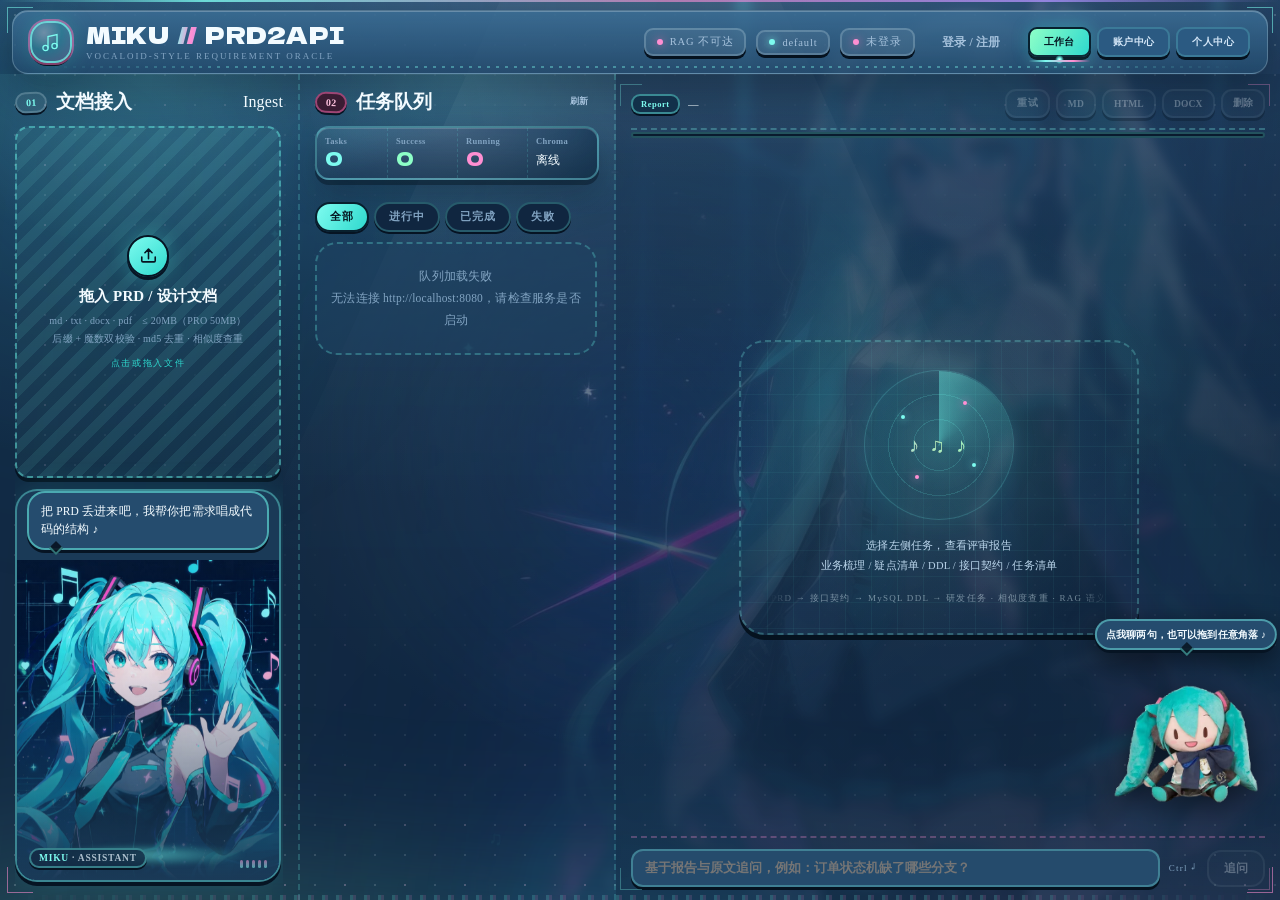
==== commit 6403b82a: "feat: 新增知识库管理与助手 Agent 治理能力 新增知识文档/分块入库与引用检索、知识库管理页与个人中心页；补充规划校验、反思与评审、目标漂移检测、PII 脱敏、模型路由、回放、失败用例、熔断" ====
--- a/frontend/index.html
+++ b/frontend/index.html
@@ -6,7 +6,7 @@
 <title>MIKU // PRD2API · 需求解析终端</title>
 <link rel="preconnect" href="https://fonts.googleapis.com">
 <link rel="preconnect" href="https://fonts.gstatic.com" crossorigin>
-<link href="https://fonts.googleapis.com/css2?family=M+PLUS+Rounded+1c:wght@400;700;800&family=JetBrains+Mono:wght@400;600&family=Noto+Sans+SC:wght@300;400;500;700&display=swap" rel="stylesheet">
+<link href="https://fonts.googleapis.com/css2?family=Dela+Gothic+One&family=M+PLUS+Rounded+1c:wght@400;700;800&family=JetBrains+Mono:wght@400;600&family=Noto+Sans+SC:wght@300;400;500;700&display=swap" rel="stylesheet">
 <link rel="stylesheet" href="assets/app.css">
 </head>
 <body data-page="workspace">
@@ -14,6 +14,10 @@
 <canvas id="stars"></canvas>
 <div class="grid"></div>
 <div class="scan"></div>
+<div class="miku-bg" aria-hidden="true">
+  <img class="miku-bg-art" src="assets/miku-bg.jpg" alt="" draggable="false">
+  <img class="miku-bg-spot" src="assets/miku-bg.jpg" alt="" draggable="false">
+</div>
 
 <div class="shell">
   <header class="topbar">
@@ -37,6 +41,8 @@
       <nav class="nav">
         <a href="index.html" class="active">工作台</a>
         <a href="account.html">账户中心</a>
+        <a href="profile.html">个人中心</a>
+        <a href="knowledge.html">知识库</a>
         <a href="settings.html">接入设置</a>
       </nav>
     </div>
@@ -123,6 +129,12 @@
           <div class="report-empty">
             <div class="glyph">♪ ♫ ♪</div>
             <p>选择左侧任务，查看评审报告<br>业务梳理 / 疑点清单 / DDL / 接口契约 / 任务清单</p>
+            <div class="ticker" aria-hidden="true">
+              <div class="ticker-in">
+                <span>PRD → 接口契约 → MySQL DDL → 研发任务 · 相似度查重 · RAG 语义检索 · 租户隔离 · 四阶段流水线</span>
+                <span>PRD → 接口契约 → MySQL DDL → 研发任务 · 相似度查重 · RAG 语义检索 · 租户隔离 · 四阶段流水线</span>
+              </div>
+            </div>
           </div>
         </div>
         <aside class="toc" id="toc"></aside>
--- a/frontend/assets/app.css
+++ b/frontend/assets/app.css
@@ -1,4 +1,4 @@
-﻿﻿  :root{
+﻿﻿﻿﻿  :root{
     --void:#050A14;
     --deep:#0A1424;
     --panel:rgba(140,220,255,.045);
@@ -51,11 +51,11 @@
     mask-image:radial-gradient(circle at 50% 30%, #000 10%, transparent 80%);
   }
   .scan{
-    position:fixed; left:0; right:0; height:120px; z-index:2; pointer-events:none;
+    position:fixed; left:0; top:0; right:0; height:120px; z-index:2; pointer-events:none;
     background:linear-gradient(180deg, transparent, rgba(107,247,234,.05), transparent);
-    animation:scanDown 9s linear infinite;
-  }
-  @keyframes scanDown{ 0%{top:-20%} 100%{top:110%} }
+    animation:scanDown 9s linear infinite; will-change:transform;
+  }
+  @keyframes scanDown{ 0%{transform:translate3d(0,-20vh,0)} 100%{transform:translate3d(0,110vh,0)} }
 
   .shell{position:relative; z-index:3; height:100%; display:flex; flex-direction:column}
 
@@ -1521,4 +1521,1770 @@
       rgba(125,251,239,.07) 0 1px, transparent 1px 46px);
     mask-image:radial-gradient(circle 66vw at 110% -10%, #000 0%, rgba(0,0,0,.5) 46%, transparent 76%);
     -webkit-mask-image:radial-gradient(circle 66vw at 110% -10%, #000 0%, rgba(0,0,0,.5) 46%, transparent 76%);
-  }+  }
+
+  /* ══════════ 奶油午夜蓝 v5：底色整体提亮一档，加一层奶感 ══════════
+     底色从近黑提到可读的午夜蓝，顶部叠一层极淡的暖白，出现"奶油"质感；
+     所有不透明面板同步提亮，保证卡片与背景的层次不被抹平。 */
+  :root{
+    --void:#102339;
+    --sticker:#22496F;
+    --faint:#82A4C2;
+  }
+
+  body{
+    background:
+      radial-gradient(92% 40% at 50% -6%, rgba(243,251,255,.16), transparent 64%),
+      radial-gradient(115% 62% at 50% -6%, #35678F 0%, #2A557E 22%, #1F4566 52%, #173450 78%, #132B45 100%),
+      #132B45;
+  }
+  .aurora{opacity:.32}
+  .grid{
+    background-image:
+      radial-gradient(rgba(243,251,255,.18) 1.3px, transparent 1.5px),
+      radial-gradient(rgba(255,143,210,.16) 1.2px, transparent 1.4px);
+  }
+  #stars{opacity:.28}
+  body::after{
+    background-image:repeating-radial-gradient(circle at 110% -10%,
+      rgba(243,251,255,.1) 0 1px, transparent 1px 46px);
+  }
+
+  /* 顶栏与导航 */
+  .topbar{background:linear-gradient(180deg, #3A6C93, #22496B)}
+  .chip{background:#2B5A82}
+  .nav a{background:#2B5A82; color:#D3E6F7}
+  .nav a.active{background:linear-gradient(120deg, var(--mint), var(--aqua)); color:#04141F}
+  .back{background:#2B5A82}
+
+  /* 表单与按钮 */
+  .btn{background:#2F6188}
+  input, select, textarea{background:#254B6C}
+  input:focus, select:focus, textarea:focus{background:#254B6C; border-color:var(--aqua-lit)}
+
+  /* 卡片 */
+  .panel{background:linear-gradient(155deg, #38688F 0%, #21496B 100%)}
+  .task{background:linear-gradient(150deg, #2C5680, #1D3F5E)}
+  .task:hover{background:linear-gradient(150deg, #33608B, #204565)}
+  .stat-strip{background:linear-gradient(160deg, #2A547C, #1B3D5B)}
+  .acc-card{background:linear-gradient(150deg, #305884, #1C3D5E)}
+  .vip-metric{background:#2A547C; border-color:rgba(125,251,239,.3)}
+  .coupon-item{background:#274E71; border-color:rgba(125,251,239,.3)}
+  .mine-item{background:#274E71; border-color:rgba(176,147,255,.4)}
+  .coupon-empty{background:rgba(39,78,113,.55); border-color:rgba(125,251,239,.26)}
+
+  /* 上传区与看板娘 */
+  .dropzone{
+    background:repeating-linear-gradient(-45deg, rgba(125,251,239,.12) 0 10px, rgba(125,251,239,.04) 10px 20px);
+  }
+  .dropzone:hover{
+    background:repeating-linear-gradient(-45deg, rgba(125,251,239,.2) 0 10px, rgba(125,251,239,.07) 10px 20px);
+  }
+  .dz-formats span{background:#2F5F88}
+  .upload-result{background:rgba(38,79,114,.72)}
+  .mascot{background:#1A3A57}
+  .mascot-art::after{
+    background:linear-gradient(180deg, rgba(26,58,87,.1) 0%, rgba(26,58,87,0) 26%, rgba(26,58,87,.55) 74%, #1A3A57 100%);
+  }
+  .speech{background:#254C6E}
+  .mascot-name{background:rgba(19,43,69,.82)}
+
+  /* 报告区空态与右栏 */
+  .empty{background:rgba(31,66,98,.5)}
+  .report-empty{background:rgba(34,71,105,.5)}
+  .toc{color:var(--dim)}
+
+  /* 玩偶浮层 */
+  .fufu-chat{background:linear-gradient(168deg, rgba(45,86,124,.96), rgba(23,49,77,.97))}
+  .fufu-bubble{background:#254C6E; border-color:rgba(125,251,239,.45)}
+  .fc-tip{background:#2B5A82}
+
+  /* ══════════ 可读性放宽 v6：字号上调一档 + 内距放宽 ══════════
+     紧凑层 v3 把正文和标签压到 7.5~10px，长时间读起来吃力；本层把文字回调到可读区间，
+     同时给卡片更多呼吸感。三栏相应加宽，避免字号变大后换行拥挤。 */
+  @media (min-width:1181px){
+    .workspace{grid-template-columns:300px 316px minmax(0,1fr)}
+    .shell{max-width:1760px}
+  }
+
+  /* 超宽屏再多给两栏一点宽度，报告区不至于被拉得过宽 */
+  @media (min-width:1840px){
+    .workspace{grid-template-columns:336px 360px minmax(0,1fr)}
+  }
+  .pane{padding:15px 15px 0}
+  .pane-head{margin-bottom:11px}
+  .pane-title{gap:9px}
+  .pane-title h2{font-size:18px}
+  .pane-title .sub{font-size:9.5px}
+  .idx{padding:3px 9px; font-size:10px}
+
+  /* 上传区 */
+  .dropzone{padding:18px 14px; border-radius:24px}
+  .dz-icon{width:42px; height:42px; margin-bottom:10px}
+  .dz-icon svg{width:19px; height:19px}
+  .dz-title{font-size:15px; margin-bottom:6px}
+  .dz-hint{font-size:10px; line-height:1.8}
+  .dz-formats{gap:5px; margin:4px 0 9px}
+  .dz-formats span{font-size:8.5px; padding:3px 8px}
+  .dz-meta{margin-top:9px; font-size:9px}
+  .upload-result{margin-top:10px; padding:12px 13px; border-radius:17px}
+  .ur-name{font-size:12px}
+  .ur-meta{font-size:10px}
+  .ur-actions{margin-top:10px}
+
+  /* 看板娘 */
+  .mascot{margin-top:11px}
+  .speech{margin:10px 10px 0; padding:9px 12px; font-size:11.5px; line-height:1.6}
+
+  /* 队列 */
+  .stat-strip{margin-top:11px}
+  .stat-strip .stat{padding:8px 8px 9px}
+  .stat-strip .stat .k{font-size:8.5px}
+  .stat-strip .stat .v{font-size:19px}
+  .stat-strip .stat .v.mid{font-size:12px}
+  .filter-row{margin:10px 0}
+  .filter{padding:6px 13px; font-size:10.5px}
+  .task{padding:11px 10px 11px 14px; margin-bottom:8px}
+  .task-id{font-size:11.5px}
+  .task-meta{gap:10px; font-size:9px}
+
+  /* 报告区 */
+  .report-head{padding-bottom:10px}
+  .report-actions{gap:6px}
+  .report-actions .btn{padding:6px 10px; font-size:9.5px}
+  .report-id .tag{font-size:8.5px; padding:3px 8px}
+  .report-id code{font-size:11px}
+  .report-body{padding:18px 22px 18px 0}
+  .toc{padding:18px 0 18px 14px; font-size:10.5px; line-height:2}
+  .chat{padding:11px 0 13px; gap:9px}
+  .chat input{font-size:13px}
+  .chat .hint{font-size:9px}
+  .md{font-size:13.5px; line-height:1.95}
+
+  /* 二级页 */
+  .page-single{padding:22px 28px 44px}
+  .page-head{margin-bottom:16px}
+  .page-head h2{font-size:21px}
+  .page-head .sub{margin-top:4px; font-size:9.5px}
+  .page-foot{margin-top:20px}
+  .panel{padding:17px 19px}
+  .panel + .panel{margin-top:15px}
+  .panel-title{font-size:13.5px; margin-bottom:12px}
+  .settings-grid{grid-template-columns:repeat(auto-fit,minmax(200px,1fr)); gap:14px}
+  .panel-hint{margin-top:10px; font-size:9.5px}
+  .field label{font-size:10px}
+  .option-row .field label{font-size:9.5px}
+  input, select, textarea{font-size:13px}
+
+  /* 账户卡 */
+  .acc-card--wide{padding:17px 19px}
+  .acc-view{margin-top:10px}
+  .acc-tabs{margin-top:11px; padding-bottom:9px}
+  .acc-tab{padding:6px 14px; font-size:10.5px}
+  .vip-plan{font-size:14px}
+  .vip-metrics{gap:8px}
+  .vip-metric{padding:8px 9px}
+  .vip-metric .k{font-size:8px}
+  .vip-metric .v{font-size:13px}
+  .vip-expire{font-size:9px}
+  .vip-redeem{margin-top:9px}
+  .vip-redeem input{font-size:12px}
+  .coupon-name{font-size:13px}
+  .coupon-desc{font-size:9.5px}
+  .coupon-stock{font-size:9.5px}
+  .mine-item .n{font-size:12px}
+  .mine-item .m{font-size:9px}
+
+  /* 顶栏 */
+  .topbar{margin:10px 12px 0; padding:10px 17px}
+  .brand h1{font-size:26px}
+  .brand .sub{font-size:9px}
+  .logo{width:42px; height:42px}
+  .chip{padding:5px 11px; font-size:10.5px}
+  .nav a{padding:6px 14px}
+
+  /* 空态 */
+  .empty{padding:22px 14px; font-size:11.5px}
+  .report-empty{padding:28px 30px; gap:12px}
+  .report-empty p{font-size:10.5px}
+
+  /* 左栏构图随字号加高上传区 */
+  @media (min-width:1181px){
+    .pane:first-child .pane-body{gap:11px}
+    .pane:first-child .dropzone{height:352px}
+    .pane:first-child .speech{margin:0 10px 10px}
+  }
+
+  /* ══════════ 艺术层 v7：全息舞台 ══════════
+     把整个界面当成一座舞台：顶部一束追光斜切落地，光标走到哪里，光就跟到哪里；
+     顶栏下缘跑一条极细的信号带，品牌字换成海报体，数字用同一副字重。
+     只加光与字，不改信息结构。 */
+  :root{
+    --holo:#7DFBEF;
+    --holo-pink:#FF8FD2;
+    --jp:"Dela Gothic One","M PLUS Rounded 1c","PingFang SC","Microsoft YaHei",sans-serif;
+    --mx:50%;
+    --my:0px;
+  }
+
+  /* 光标追光 + 原有纵深底色 */
+  body{
+    background:
+      radial-gradient(560px 420px at var(--kx,50%) var(--ky,50%), rgba(226,248,255,.10), transparent 72%),
+      radial-gradient(92% 40% at 50% -6%, rgba(243,251,255,.16), transparent 64%),
+      radial-gradient(115% 62% at 50% -6%, #35678F 0%, #2A557E 22%, #1F4566 52%, #173450 78%, #132B45 100%),
+      #132B45;
+  }
+
+  /* 追光光锥：从舞台顶棚斜切到地面 */
+  body::after{
+    content:""; position:fixed; inset:0; z-index:0; pointer-events:none;
+    background:linear-gradient(180deg, rgba(226,248,255,.5), rgba(226,248,255,.12) 44%, transparent 78%);
+    clip-path:polygon(41% -6%, 59% -6%, 94% 104%, 6% 104%);
+    opacity:.13; filter:blur(30px);
+    mask-image:none; -webkit-mask-image:none;
+  }
+
+  /* 顶栏下缘的信号带 */
+  .topbar{position:relative}
+  .topbar::after{
+    content:""; position:absolute; left:24px; right:24px; bottom:5px; height:2px; border-radius:2px;
+    background-image:repeating-linear-gradient(90deg, rgba(125,251,239,.85) 0 3px, transparent 3px 9px);
+    opacity:.45; pointer-events:none;
+    mask-image:linear-gradient(90deg, transparent, #000 18%, #000 82%, transparent);
+    -webkit-mask-image:linear-gradient(90deg, transparent, #000 18%, #000 82%, transparent);
+    animation:signalFlow 5s linear infinite;
+  }
+  @keyframes signalFlow{to{background-position:120px 0}}
+
+  /* 页面顶端一道极细的光轨 */
+  .shell{position:relative}
+  .shell::before{
+    content:""; position:fixed; left:0; right:0; top:0; height:2px; z-index:6; pointer-events:none;
+    background:linear-gradient(90deg, transparent, rgba(125,251,239,.8) 16%, rgba(255,143,210,.6) 52%, rgba(176,147,255,.75) 82%, transparent);
+    animation:railPulse 6s ease-in-out infinite alternate;
+  }
+  @keyframes railPulse{from{opacity:.3} to{opacity:.75}}
+
+  /* 海报体：品牌与计数 */
+  .brand h1{font-family:var(--jp); font-weight:400; font-size:23px; letter-spacing:.01em}
+  .stat-strip .stat .v{font-family:var(--jp); font-weight:400; letter-spacing:.02em}
+
+  /* 面板材质：左上角一块全息高光 */
+  .panel{
+    background:
+      radial-gradient(140% 120% at 0% 0%, rgba(125,251,239,.13), transparent 46%),
+      linear-gradient(155deg, #38688F 0%, #21496B 100%);
+    box-shadow:inset 0 1px 0 rgba(255,255,255,.16), inset 0 -26px 46px rgba(7,24,40,.3);
+  }
+  .acc-card--wide{
+    background:
+      radial-gradient(150% 130% at 100% 0%, rgba(255,143,210,.12), transparent 46%),
+      linear-gradient(150deg, #305884, #1C3D5E);
+    box-shadow:inset 0 1px 0 rgba(255,255,255,.16), inset 0 -26px 46px rgba(7,24,40,.3);
+  }
+  .task{
+    background-image:
+      radial-gradient(120% 100% at 0% 0%, rgba(125,251,239,.1), transparent 52%),
+      linear-gradient(150deg, #2C5680, #1D3F5E);
+  }
+  .task:hover{
+    background-image:
+      radial-gradient(120% 100% at 0% 0%, rgba(125,251,239,.18), transparent 56%),
+      linear-gradient(150deg, #33608B, #204565);
+  }
+  .stat-strip{
+    background-image:linear-gradient(160deg, rgba(125,251,239,.16), rgba(125,251,239,0) 40%),
+      linear-gradient(160deg, #2A547C, #1B3D5B);
+  }
+
+  /* 报告区：空态背后打一束圆光 */
+  .report-body{position:relative}
+  .report-body::before{
+    content:""; position:absolute; left:50%; top:42%; width:min(540px,70%); aspect-ratio:1;
+    transform:translate(-50%,-50%); border-radius:50%; pointer-events:none;
+    background:radial-gradient(circle, rgba(125,251,239,.15), rgba(125,251,239,.04) 46%, transparent 70%);
+  }
+
+  /* 入场编排：三栏与卡片依次亮起 */
+  @keyframes stageIn{
+    from{opacity:0; transform:translateY(16px) scale(.985); filter:blur(5px)}
+    to{opacity:1; transform:none; filter:blur(0)}
+  }
+  .pane{animation:stageIn .72s cubic-bezier(.22,.9,.24,1) backwards}
+  .pane:nth-child(1){animation-delay:.04s}
+  .pane:nth-child(2){animation-delay:.12s}
+  .pane:nth-child(3){animation-delay:.2s}
+  .panel{animation:stageIn .7s cubic-bezier(.22,.9,.24,1) backwards}
+  .panel:nth-of-type(2){animation-delay:.09s}
+  .panel:nth-of-type(3){animation-delay:.18s}
+  .acc-card--wide{animation:stageIn .7s cubic-bezier(.22,.9,.24,1) backwards}
+
+  ::selection{background:rgba(255,143,210,.38); color:#fff}
+
+  /* 舞台地板 LED 带：贴着视口底边的呼吸灯条 */
+  .shell::after{
+    content:""; position:fixed; left:0; right:0; bottom:0; height:5px; z-index:1; pointer-events:none;
+    background:repeating-linear-gradient(90deg,
+      rgba(125,251,239,.8) 0 3px, rgba(255,143,210,.6) 3px 6px, transparent 6px 14px);
+    opacity:.22;
+    mask-image:linear-gradient(90deg, transparent, #000 22%, #000 78%, transparent);
+    -webkit-mask-image:linear-gradient(90deg, transparent, #000 22%, #000 78%, transparent);
+    animation:signalFlow 8s linear infinite;
+  }
+
+  /* 卡片回到有厚度的贴纸手感：硬投影 + 底部内阴影 */
+  .panel, .acc-card--wide, .task, .stat-strip{
+    box-shadow:
+      inset 0 1px 0 rgba(255,255,255,.16),
+      inset 0 -26px 46px rgba(7,24,40,.3),
+      0 5px 0 rgba(6,20,34,.45),
+      0 16px 34px rgba(5,18,32,.3);
+  }
+  .topbar{
+    box-shadow:
+      inset 0 1px 0 rgba(255,255,255,.22),
+      0 0 0 1px rgba(125,251,239,.16),
+      0 12px 30px rgba(6,22,38,.38);
+  }
+
+  @media (prefers-reduced-motion:reduce){
+    .pane,.panel,.acc-card--wide{animation:none}
+    .topbar::after,.shell::before,.shell::after{animation:none}
+  }
+
+  /* ══════════ 设计语言 v8：向几家头部产品借语法 ══════════
+     Linear → 发丝描边、收紧的圆角、克制的等宽小字
+     Raycast → 半透明玻璃命令栏与柔光聚焦
+     Stripe → 大标题的渐变字与背后一团柔光
+     Apple  → 更大的字阶、更紧的字距
+     Notion → 更安静的正文阅读面
+     只借手法，不搬版式，角色与配色仍是这套糖果舞台。 */
+  :root{
+    --hairline:rgba(226,248,255,.2);
+    --glass:rgba(38,84,124,.78);
+  }
+
+  /* Raycast：玻璃顶栏 */
+  .topbar{
+    background:linear-gradient(180deg, rgba(58,108,147,.88), rgba(34,73,107,.82));
+    backdrop-filter:blur(20px) saturate(150%);
+    -webkit-backdrop-filter:blur(20px) saturate(150%);
+    border:1px solid rgba(226,248,255,.24);
+    border-radius:16px;
+    box-shadow:
+      inset 0 1px 0 rgba(255,255,255,.24),
+      0 1px 0 rgba(255,255,255,.06),
+      0 18px 40px rgba(5,18,32,.42);
+  }
+
+  /* Linear：小元件换成发丝描边 + 更收敛的圆角 */
+  .chip{background:rgba(255,255,255,.06); border-color:var(--hairline); border-radius:9px}
+  .nav a{border-radius:9px}
+  .btn{background:rgba(255,255,255,.05); border-color:var(--hairline)}
+  .btn:hover{background:rgba(255,255,255,.1); border-color:rgba(125,251,239,.5)}
+  .panel, .acc-card--wide{border-radius:16px}
+  .task, .stat-strip, .dropzone, .upload-result{border-radius:14px}
+  .idx{background:rgba(255,255,255,.06); border-color:var(--hairline)}
+
+  /* Stripe：主标题渐变字 + 背后一团柔光 */
+  .page-head{position:relative}
+  .page-head::before{
+    content:""; position:absolute; left:-40px; top:-70px; width:420px; height:200px; z-index:-1;
+    pointer-events:none; border-radius:50%;
+    background:radial-gradient(circle, rgba(125,251,239,.18), rgba(255,143,210,.1) 46%, transparent 72%);
+    filter:blur(6px);
+  }
+  .page-head h2{
+    background-image:linear-gradient(96deg,#F8FCFF 6%,#D6ECF9 48%,#FFCDE6 96%);
+    -webkit-background-clip:text; background-clip:text; color:transparent;
+    letter-spacing:-.01em;
+  }
+
+  /* Apple：字阶再抬一档，字距收紧 */
+  .page-head h2{font-size:27px; line-height:1.25}
+  .pane-title h2{font-size:19px; letter-spacing:-.005em}
+  .pane-title .sub, .page-head .sub{letter-spacing:.3em; color:rgba(226,248,255,.55)}
+
+  /* Raycast：统一柔光聚焦环 */
+  :focus-visible{outline:2px solid rgba(125,251,239,.75); outline-offset:2px}
+  input:focus, select:focus, textarea:focus{
+    box-shadow:0 0 0 3px rgba(125,251,239,.16), inset 0 1px 0 rgba(255,255,255,.1);
+  }
+
+  /* Notion：报告正文留出更安静的阅读面 */
+  .md{max-width:68ch; letter-spacing:.015em}
+  .md h1, .md h2, .md h3{letter-spacing:-.012em}
+
+  /* Linear：卡片轻微抬起而不是缩放 */
+  .task{transition:transform .18s ease, box-shadow .18s ease, background-image .18s ease}
+  .task:hover{transform:translateY(-2px)}
+
+  /* 章节分隔：一条两端消失的发丝线 */
+  .panel + .panel{position:relative}
+  .panel + .panel::after{
+    content:""; position:absolute; left:22px; right:22px; top:-8px; height:1px;
+    background:linear-gradient(90deg, transparent, rgba(226,248,255,.28), transparent);
+    pointer-events:none;
+  }
+
+  /* ══════════ 动态层 v9：QQ / 抖音官网的动效语汇 ══════════
+     · 极光随指针做轻微视差（抖音首页的漂浮光斑）
+     · 品牌字高光流动（QQ 官网标题的扫光）
+     · 看板娘与报告聚光轻微呼吸
+     · 上传区 / 任务卡悬停泛起一圈光
+     · 报告空态底部滚动字幕（抖音式信息跑马灯） */
+
+  .aurora{
+    transform:translate3d(var(--px,0px), var(--py,0px), 0);
+    will-change:transform;
+  }
+
+  .brand h1 em{
+    background-image:linear-gradient(100deg,
+      var(--aqua-lit), var(--pink), var(--mint), var(--aqua-lit), var(--pink));
+    background-size:220% 100%;
+    -webkit-background-clip:text; background-clip:text;
+    animation:brandShine 9s linear infinite;
+  }
+  @keyframes brandShine{from{background-position:0% 50%} to{background-position:220% 50%}}
+
+  .mascot-art{animation:mascotFloat 7s ease-in-out infinite}
+  @keyframes mascotFloat{
+    0%,100%{transform:translateY(0)}
+    50%{transform:translateY(-8px)}
+  }
+
+  .report-body::before{animation:glowBreathe 9s ease-in-out infinite alternate}
+  @keyframes glowBreathe{
+    from{opacity:.7; transform:translate(-50%,-50%) scale(.96)}
+    to{opacity:1; transform:translate(-50%,-50%) scale(1.06)}
+  }
+
+  .dropzone{transition:transform .25s cubic-bezier(.2,.8,.2,1), box-shadow .25s, background .25s}
+  .dropzone:hover{
+    box-shadow:
+      inset 0 1px 0 rgba(255,255,255,.16),
+      0 0 0 1px rgba(125,251,239,.45),
+      0 0 30px rgba(57,197,187,.28),
+      0 5px 0 rgba(6,20,34,.45);
+  }
+  .task:hover{
+    box-shadow:
+      inset 0 1px 0 rgba(255,255,255,.16),
+      inset 0 -26px 46px rgba(7,24,40,.3),
+      0 0 0 1px rgba(125,251,239,.35),
+      0 0 24px rgba(57,197,187,.24),
+      0 5px 0 rgba(6,20,34,.45);
+  }
+
+  /* 滚动字幕：两份内容等宽，位移一半即可无缝 */
+  .ticker{
+    width:100%; margin-top:4px; overflow:hidden;
+    mask-image:linear-gradient(90deg, transparent, #000 8%, #000 92%, transparent);
+    -webkit-mask-image:linear-gradient(90deg, transparent, #000 8%, #000 92%, transparent);
+  }
+  .ticker-in{display:flex; width:max-content; animation:marquee 26s linear infinite}
+  .ticker-in span{
+    padding-right:32px; white-space:nowrap;
+    font-family:var(--mono); font-size:9px; letter-spacing:.14em;
+    color:rgba(226,248,255,.46);
+  }
+  @keyframes marquee{to{transform:translateX(-50%)}}
+
+  @media (prefers-reduced-motion:reduce){
+    .aurora{transform:none}
+    .brand h1 em{animation:none}
+    .mascot-art{animation:none}
+    .report-body::before{animation:none}
+    .ticker-in{animation:none}
+  }
+
+  /* ══════════ 指针驱动 v10：光跟鼠标走进卡片，卡片也跟着俯仰 ══════════
+     --cx/--cy 由 app.js 写入，聚光点落在指针所在位置；
+     --tx/--ty 只在鼠标命中的那张卡片上生效，最多 ±5°，保证文字不变形。 */
+  .pane{
+    background-image:radial-gradient(340px 260px at var(--cx,50%) var(--cy,0%),
+      rgba(125,251,239,.16), transparent 72%);
+  }
+  .panel{
+    background:
+      radial-gradient(260px 220px at var(--cx,50%) var(--cy,0%), rgba(255,255,255,.13), transparent 70%),
+      radial-gradient(140% 120% at 0% 0%, rgba(125,251,239,.13), transparent 46%),
+      linear-gradient(155deg, #38688F 0%, #21496B 100%);
+  }
+  .acc-card--wide{
+    background:
+      radial-gradient(260px 220px at var(--cx,50%) var(--cy,0%), rgba(255,143,210,.17), transparent 70%),
+      radial-gradient(150% 130% at 100% 0%, rgba(255,143,210,.12), transparent 46%),
+      linear-gradient(150deg, #305884, #1C3D5E);
+  }
+  .task{
+    --cx:50%; --cy:0%;
+    background-image:
+      radial-gradient(200px 150px at var(--cx,50%) var(--cy,0%), rgba(125,251,239,.14), transparent 72%),
+      radial-gradient(120% 100% at 0% 0%, rgba(125,251,239,.1), transparent 52%),
+      linear-gradient(150deg, #2C5680, #1D3F5E);
+  }
+  .stat-strip{
+    --cx:50%; --cy:0%;
+    background-image:
+      radial-gradient(220px 140px at var(--cx,50%) var(--cy,0%), rgba(255,255,255,.15), transparent 72%),
+      linear-gradient(160deg, rgba(125,251,239,.16), rgba(125,251,239,0) 40%),
+      linear-gradient(160deg, #2A547C, #1B3D5B);
+  }
+
+  .mascot, .report-empty, .panel, .acc-card--wide{
+    transform:perspective(900px) rotateX(var(--tx,0deg)) rotateY(var(--ty,0deg));
+    transform-style:preserve-3d;
+    transition:transform .22s cubic-bezier(.2,.7,.2,1);
+  }
+
+  @media (prefers-reduced-motion:reduce){
+    .mascot, .report-empty, .panel, .acc-card--wide{transform:none}
+  }
+
+  /* ══════════ 指针驱动 v11：背景主视觉 / 磁吸按钮 / 导航滑轨 / 看板娘视线 ══════════
+     --bx/--by 与 --sx/--sy 是两层不同深度的位移；
+     --rail-x/--rail-w/--rail-o 由 app.js 按悬停的导航项写入。 */
+
+  /* 背景主视觉：底层虚焦常驻，指针附近透出清晰聚光 */
+  .miku-bg{
+    position:fixed; inset:0; z-index:0; pointer-events:none; overflow:hidden;
+    animation:mikuDrift 26s ease-in-out infinite alternate;
+  }
+  .miku-bg-art, .miku-bg-spot{
+    position:absolute; left:-7%; top:-7%; width:114%; height:114%;
+    object-fit:cover; object-position:72% 50%;
+    user-select:none; pointer-events:none;
+  }
+  .miku-bg-art{
+    opacity:.2;
+    filter:blur(5px) saturate(.76) brightness(.82);
+    transform:translate3d(var(--bx,0px), var(--by,0px), 0) scale(1.04);
+    mask-image:linear-gradient(96deg, transparent 6%, #000 44%, #000 82%, transparent 99%);
+    -webkit-mask-image:linear-gradient(96deg, transparent 6%, #000 44%, #000 82%, transparent 99%);
+  }
+  .miku-bg-spot{
+    opacity:.42; mix-blend-mode:screen;
+    filter:saturate(1.08) brightness(1.05);
+    transform:translate3d(var(--sx,0px), var(--sy,0px), 0) scale(1.07);
+    mask-image:radial-gradient(27rem 27rem at var(--kx,50%) var(--ky,50%), rgba(0,0,0,.95), rgba(0,0,0,.42) 34%, transparent 68%);
+    -webkit-mask-image:radial-gradient(27rem 27rem at var(--kx,50%) var(--ky,50%), rgba(0,0,0,.95), rgba(0,0,0,.42) 34%, transparent 68%);
+  }
+  @keyframes mikuDrift{
+    from{transform:translate3d(-8px,5px,0)}
+    to{transform:translate3d(10px,-7px,0)}
+  }
+  /* 报告区文字大面积压在背景图上，加一层薄纱保住对比度 */
+  .pane-report{background:linear-gradient(180deg, rgba(19,43,69,.3), rgba(19,43,69,.42))}
+  .report-empty{
+    background:linear-gradient(160deg, rgba(40,79,114,.96), rgba(23,51,79,.97));
+  }
+  .report-empty p{color:#B9D4EA}
+
+  /* 磁吸按钮：位移走独立的 translate 属性，和 hover 的 transform 叠在一起 */
+  .btn{
+    transition:translate .3s cubic-bezier(.2,.7,.2,1), transform .16s var(--pop),
+      box-shadow .16s, background .18s, border-color .18s, color .18s;
+  }
+
+  /* 导航滑轨：一条跟着悬停项滑动的光条 */
+  .nav{position:relative}
+  .nav::after{
+    content:""; position:absolute; left:0; bottom:-5px; height:2px; width:var(--rail-w,0px);
+    transform:translate3d(var(--rail-x,0px), 0, 0);
+    border-radius:2px; opacity:var(--rail-o,0);
+    background:linear-gradient(90deg, transparent, var(--aqua-lit) 28%, var(--pink) 72%, transparent);
+    box-shadow:0 0 12px rgba(107,247,234,.6);
+    transition:transform .3s cubic-bezier(.2,.7,.2,1), width .3s cubic-bezier(.2,.7,.2,1), opacity .2s;
+    pointer-events:none;
+  }
+
+  /* 看板娘：图在相框里整体朝指针方向挪一点，像把视线转过来 */
+  .mascot .hero-art{
+    transform:translate3d(var(--lookx,0px), var(--looky,0px), 0) scale(1.08);
+    transition:transform .3s cubic-bezier(.2,.7,.2,1), filter .5s;
+  }
+  .mascot:hover .hero-art{
+    transform:translate3d(var(--lookx,0px), var(--looky,0px), 0) scale(1.11);
+  }
+
+  /* ══════════ 个人中心 v13 ══════════ */
+  .profile-hero{
+    position:relative; overflow:hidden; display:flex; align-items:center; gap:18px;
+    padding:22px 24px; margin-bottom:15px; border-radius:26px;
+    border:2px solid rgba(125,251,239,.32);
+    background:
+      radial-gradient(360px 220px at 86% -20%, rgba(255,143,210,.22), transparent 70%),
+      linear-gradient(150deg, #32618C 0%, #1C3F5F 100%);
+    box-shadow:0 4px 0 #061423, 0 18px 42px rgba(5,18,32,.4);
+  }
+  .pf-avatar{
+    width:84px; height:84px; flex:none; border-radius:50%; overflow:hidden;
+    border:2px solid rgba(125,251,239,.55); background:#12293F;
+    box-shadow:0 0 0 4px rgba(125,251,239,.1), 0 8px 18px rgba(5,18,32,.45);
+    position:relative; z-index:1;
+  }
+  .pf-avatar img{width:100%; height:100%; object-fit:cover; object-position:50% 18%; display:block}
+  .pf-id{flex:1; min-width:0; position:relative; z-index:1}
+  .pf-name{
+    font-family:var(--display); font-weight:800; font-size:22px; line-height:1.15;
+    white-space:nowrap; overflow:hidden; text-overflow:ellipsis;
+  }
+  .pf-meta{
+    margin-top:7px; display:flex; flex-wrap:wrap; gap:6px 12px;
+    font-family:var(--mono); font-size:10px; letter-spacing:.06em; color:var(--dim);
+  }
+  .pf-chips{display:flex; flex-wrap:wrap; gap:8px; margin-top:12px}
+  .pf-actions{position:relative; z-index:1; flex:none}
+
+  .pf-grid{display:grid; grid-template-columns:repeat(auto-fit,minmax(280px,1fr)); gap:15px}
+  .pf-grid .panel + .panel{margin-top:0}
+  .pf-grid .panel + .panel::after{display:none}
+
+  .pf-card h3{
+    margin:0 0 13px; display:flex; align-items:center; gap:9px;
+    font-family:var(--display); font-weight:800; font-size:14px; letter-spacing:.02em;
+  }
+  .pf-card h3::before{
+    content:""; width:4px; height:13px; border-radius:2px; flex:none;
+    background:linear-gradient(180deg, var(--aqua-lit), var(--pink));
+  }
+  .pf-more{margin-left:auto; font-family:var(--mono); font-size:9px; letter-spacing:.08em}
+  .pf-more a{color:var(--aqua-lit); text-decoration:none}
+  .pf-more a:hover{text-decoration:underline}
+
+  .pf-kv{display:grid; grid-template-columns:74px minmax(0,1fr); gap:10px 12px; margin:0}
+  .pf-kv dt{
+    font-family:var(--mono); font-size:9px; letter-spacing:.16em; text-transform:uppercase;
+    color:var(--faint); align-self:center;
+  }
+  .pf-kv dd{margin:0; font-family:var(--mono); font-size:11.5px; color:var(--cream); word-break:break-all}
+
+  .pf-metrics{display:grid; grid-template-columns:repeat(3,minmax(0,1fr)); gap:10px}
+  .pf-metric{
+    padding:11px 12px; border-radius:14px;
+    border:1px solid rgba(125,251,239,.2); background:rgba(255,255,255,.05);
+  }
+  .pf-metric .k{font-family:var(--mono); font-size:8.5px; letter-spacing:.14em; text-transform:uppercase; color:var(--faint)}
+  .pf-metric .v{font-family:var(--jp); font-size:17px; margin-top:6px; color:var(--aqua-lit)}
+  .pf-foot{margin-top:11px; font-family:var(--mono); font-size:9.5px; letter-spacing:.04em; color:var(--faint)}
+
+  .pf-task{
+    display:flex; align-items:center; gap:10px; padding:9px 12px; border-radius:13px;
+    border:1px solid rgba(125,251,239,.16); background:rgba(255,255,255,.04);
+    text-decoration:none; color:var(--cream); margin-bottom:8px;
+    transition:transform .18s, border-color .18s, background .18s;
+  }
+  .pf-task:hover{transform:translateY(-1px); border-color:rgba(125,251,239,.42); background:rgba(255,255,255,.08)}
+  .pf-task .t-id{
+    flex:1; min-width:0; font-family:var(--mono); font-size:10.5px; color:var(--cream);
+    overflow:hidden; text-overflow:ellipsis; white-space:nowrap;
+  }
+  .pf-task .t-time{flex:none; font-family:var(--mono); font-size:9px; color:var(--faint)}
+  .pf-empty{padding:16px 0; text-align:center; font-family:var(--mono); font-size:10px; color:var(--faint)}
+
+  .pf-links{display:grid; grid-template-columns:repeat(auto-fit,minmax(190px,1fr)); gap:11px}
+  .pf-link{
+    display:flex; align-items:center; gap:11px; padding:13px 15px; border-radius:16px;
+    border:1px solid rgba(125,251,239,.2); background:rgba(255,255,255,.05);
+    text-decoration:none; color:var(--cream);
+    transition:transform .2s, border-color .2s, box-shadow .2s;
+  }
+  .pf-link:hover{transform:translateY(-2px); border-color:rgba(125,251,239,.5); box-shadow:0 10px 24px rgba(5,18,32,.38)}
+  .pf-link i{
+    width:36px; height:36px; flex:none; border-radius:12px; font-style:normal; font-size:15px;
+    display:grid; place-items:center; color:var(--aqua-lit);
+    background:rgba(125,251,239,.14); border:1px solid rgba(125,251,239,.28);
+  }
+  .pf-link b{display:block; font-family:var(--display); font-size:12.5px; font-weight:800}
+  .pf-link span{display:block; margin-top:3px; font-family:var(--mono); font-size:9px; color:var(--faint)}
+
+  @media (max-width:720px){
+    .profile-hero{flex-wrap:wrap; padding:18px}
+    .pf-actions{width:100%}
+    .pf-actions .btn{width:100%}
+    .pf-metrics{grid-template-columns:repeat(2,minmax(0,1fr))}
+  }
+
+  /* ══════════ 个人中心动态 v14 ══════════ */
+  /* 名片：指针聚光 + 轻微 3D 倾斜（--cx/--cy/--tx/--ty 由 app.js 写入） */
+  .profile-hero{
+    --cx:50%; --cy:0%;
+    background:
+      radial-gradient(300px 220px at var(--cx,50%) var(--cy,0%), rgba(255,255,255,.14), transparent 70%),
+      radial-gradient(360px 220px at 86% -20%, rgba(255,143,210,.22), transparent 70%),
+      linear-gradient(150deg, #32618C 0%, #1C3F5F 100%);
+    transform:perspective(1000px) rotateX(var(--tx,0deg)) rotateY(var(--ty,0deg));
+    transition:transform .24s cubic-bezier(.2,.7,.2,1);
+  }
+
+  /* 头像：图随指针偏移，像把视线转过来；外圈呼吸光 */
+  .pf-avatar{animation:avatarPulse 4.4s ease-in-out infinite}
+  .pf-avatar img{
+    object-position:50% 42%;
+    transform:translate3d(var(--lookx,0px), var(--looky,0px), 0) scale(1.14);
+    transition:transform .28s cubic-bezier(.2,.7,.2,1);
+  }
+  @keyframes avatarPulse{
+    0%,100%{box-shadow:0 0 0 4px rgba(125,251,239,.1), 0 8px 18px rgba(5,18,32,.45)}
+    50%{box-shadow:0 0 0 6px rgba(125,251,239,.16), 0 0 24px rgba(125,251,239,.42), 0 8px 18px rgba(5,18,32,.45)}
+  }
+
+  /* 昵称渐变 */
+  .pf-name{
+    background-image:linear-gradient(98deg, #F8FCFF 0%, #D8EEFA 46%, #FFCFE7 100%);
+    -webkit-background-clip:text; background-clip:text; color:transparent;
+  }
+
+  /* 用量小卡：鼠标靠近抬起，数字入场弹一下 */
+  .pf-metric{
+    transition:transform .22s cubic-bezier(.2,.7,.2,1), border-color .22s,
+      box-shadow .22s, background .22s;
+  }
+  .pf-metric:hover{
+    transform:translateY(-2px) scale(1.03);
+    border-color:rgba(125,251,239,.5); background:rgba(255,255,255,.09);
+    box-shadow:0 10px 22px rgba(5,18,32,.38);
+  }
+  .pf-metric .v{animation:pfPop .6s cubic-bezier(.2,.9,.24,1) backwards}
+  @keyframes pfPop{
+    from{opacity:0; transform:translateY(7px) scale(.94)}
+    to{opacity:1; transform:none}
+  }
+
+  /* ══════════ 知识库 v15 ══════════ */
+  .kb-stats{display:grid; grid-template-columns:repeat(6,minmax(0,1fr)); gap:10px; margin-bottom:16px}
+  .kb-stat{
+    padding:11px 13px; border-radius:18px; border:2px solid rgba(125,251,239,.24);
+    background:linear-gradient(160deg,#17375E,#0E2338); box-shadow:var(--hard-sm);
+    transition:transform .18s cubic-bezier(.2,.7,.2,1), border-color .18s;
+  }
+  .kb-stat:hover{transform:translateY(-2px); border-color:rgba(125,251,239,.5)}
+  .kb-stat .k{
+    font-family:var(--mono); font-size:8px; letter-spacing:.14em; text-transform:uppercase;
+    color:var(--faint); white-space:nowrap; overflow:hidden; text-overflow:ellipsis;
+  }
+  .kb-stat .v{font-family:var(--jp); font-size:19px; margin-top:5px; color:var(--cream)}
+  .kb-stat .v.aqua{color:var(--aqua-lit)}
+  .kb-stat .v.pink{color:var(--pink)}
+  .kb-stat .v.danger{color:var(--danger)}
+  .kb-stat .v.mid{font-size:12px; padding-top:7px; letter-spacing:.06em; color:var(--mint)}
+
+  .kb-upload{display:grid; grid-template-columns:minmax(0,1.2fr) minmax(0,.8fr); gap:16px; align-items:start}
+  .kb-dropzone{
+    min-height:170px; display:flex; flex-direction:column;
+    align-items:center; justify-content:center; padding:20px 16px;
+  }
+  .kb-upload-side{display:flex; flex-direction:column; gap:10px}
+  .kb-upload-side .btn.solid{border-radius:999px}
+  .kb-upload-result{margin-top:12px}
+
+  .kb-count{margin-left:10px; font-family:var(--mono); font-size:9px; letter-spacing:.1em; color:var(--faint)}
+  .kb-toolbar{
+    display:grid; grid-template-columns:minmax(0,1fr) 190px auto;
+    gap:10px; margin-bottom:12px; align-items:center;
+  }
+  .kb-toolbar .btn{padding:9px 16px}
+
+  .kb-table-wrap{
+    overflow-x:auto; border:1px solid rgba(125,251,239,.2);
+    border-radius:16px; background:rgba(9,26,44,.55);
+  }
+  .kb-table{width:100%; border-collapse:collapse; min-width:780px}
+  .kb-table th{
+    padding:9px 12px; text-align:left; white-space:nowrap;
+    font-family:var(--mono); font-size:8px; letter-spacing:.16em; text-transform:uppercase;
+    color:var(--faint); background:rgba(255,255,255,.04);
+    border-bottom:1px solid rgba(125,251,239,.18);
+  }
+  .kb-table td{
+    padding:10px 12px; vertical-align:middle;
+    border-bottom:1px dashed rgba(125,251,239,.12);
+  }
+  .kb-table tr:last-child td{border-bottom:none}
+  .kb-table tbody tr{transition:background .16s}
+  .kb-table tbody tr:hover{background:rgba(125,251,239,.06)}
+  .kb-name{
+    max-width:240px; font-family:var(--mono); font-size:10.5px; color:var(--cream);
+    white-space:nowrap; overflow:hidden; text-overflow:ellipsis;
+  }
+  .kb-subline{font-family:var(--mono); font-size:9px; color:var(--faint); white-space:nowrap}
+  .kb-num{font-family:var(--mono); font-size:10px; color:var(--dim); white-space:nowrap}
+  .kb-time{font-family:var(--mono); font-size:9.5px; color:var(--faint); white-space:nowrap}
+  .kb-chip{
+    display:inline-flex; align-items:center; padding:3px 8px; border-radius:99px;
+    border:1px solid rgba(125,251,239,.26); background:rgba(125,251,239,.08);
+    font-family:var(--mono); font-size:8.5px; letter-spacing:.06em; color:var(--dim);
+    white-space:nowrap;
+  }
+  .kb-badge{
+    display:inline-flex; align-items:center; padding:4px 9px; border-radius:99px;
+    border:1px solid; font-family:var(--mono); font-size:9px; letter-spacing:.06em;
+    white-space:nowrap;
+  }
+  .kb-badge.pending{color:var(--dim); border-color:rgba(166,194,220,.4); background:rgba(166,194,220,.1)}
+  .kb-badge.running{color:var(--pink); border-color:rgba(255,143,210,.45); background:rgba(255,143,210,.12); animation:breathe 2s ease-in-out infinite}
+  .kb-badge.done{color:var(--mint); border-color:rgba(141,255,199,.42); background:rgba(141,255,199,.1)}
+  .kb-badge.fail{color:var(--danger); border-color:rgba(255,92,122,.5); background:rgba(255,92,122,.1)}
+
+  .kb-vec{display:flex; align-items:center; gap:8px; white-space:nowrap}
+  .kb-vec > span{font-family:var(--mono); font-size:8.5px; color:var(--faint)}
+  .kb-switch{position:relative; display:inline-flex; width:36px; height:20px; flex:none; cursor:pointer}
+  .kb-switch input{position:absolute; inset:0; width:100%; height:100%; margin:0; opacity:0; cursor:pointer; z-index:1}
+  .kb-switch i{
+    position:absolute; inset:0; border-radius:99px; pointer-events:none;
+    border:2px solid rgba(125,251,239,.3); background:#0B1E31; transition:.2s;
+  }
+  .kb-switch i::after{
+    content:""; position:absolute; top:2px; left:2px; width:12px; height:12px;
+    border-radius:50%; background:var(--faint); transition:.2s;
+  }
+  .kb-switch.on i{border-color:var(--aqua); background:rgba(47,217,206,.24); box-shadow:0 0 12px rgba(47,217,206,.3)}
+  .kb-switch.on i::after{left:18px; background:var(--aqua-lit); box-shadow:0 0 8px var(--aqua-lit)}
+  .kb-switch.disabled{opacity:.45; cursor:not-allowed}
+  .kb-switch.disabled input{cursor:not-allowed}
+
+  .kb-ops{display:flex; gap:4px; white-space:nowrap}
+  .kb-ops .btn{padding:5px 9px; font-size:8.5px; border-radius:9px; border-width:1px}
+  .kb-ops .btn:disabled{opacity:.28}
+
+  .kb-pager{
+    display:flex; align-items:center; justify-content:center; gap:12px;
+    margin-top:12px; font-family:var(--mono); font-size:9.5px; color:var(--faint);
+  }
+  .kb-pager .btn{padding:6px 12px; font-size:9px}
+
+  .kb-search-row{display:grid; grid-template-columns:minmax(0,1fr) 110px auto; gap:10px; align-items:center}
+  .kb-search-row .btn.solid{border-radius:999px}
+  .kb-results{margin-top:12px; display:flex; flex-direction:column; gap:9px}
+  .kb-result{
+    padding:11px 13px; border-radius:14px;
+    border:1px solid rgba(125,251,239,.18); background:rgba(255,255,255,.04);
+  }
+  .kb-result-head{display:flex; align-items:center; gap:9px; margin-bottom:6px}
+  .kb-rank{font-family:var(--jp); font-size:12px; color:var(--aqua-lit)}
+  .kb-score{margin-left:auto; font-family:var(--mono); font-size:8.5px; letter-spacing:.06em; color:var(--pink)}
+  .kb-result p{margin:0; font-size:11.5px; line-height:1.75; color:var(--dim); white-space:pre-wrap; word-break:break-word}
+  .kb-empty{
+    padding:20px 10px; text-align:center;
+    font-family:var(--mono); font-size:10.5px; line-height:1.8; color:var(--faint);
+  }
+
+  .kb-modal{
+    position:fixed; inset:0; z-index:60; display:none;
+    align-items:center; justify-content:center; padding:24px;
+    background:rgba(3,10,18,.72); backdrop-filter:blur(6px);
+  }
+  .kb-modal.open{display:flex; animation:kbFade .2s ease}
+  @keyframes kbFade{from{opacity:0}}
+  .kb-modal-card{
+    width:min(860px,100%); max-height:82vh; display:flex; flex-direction:column;
+    padding:18px 20px; border-radius:22px; border:2px solid rgba(125,251,239,.4);
+    background:linear-gradient(160deg,#17375E,#0E2338); box-shadow:var(--hard);
+  }
+  .kb-modal-head{display:flex; align-items:flex-start; justify-content:space-between; gap:12px; margin-bottom:12px}
+  .kb-modal-head b{font-family:var(--display); font-size:14px; word-break:break-all}
+  .kb-modal-head span{display:block; margin-top:4px; font-family:var(--mono); font-size:9px; color:var(--faint)}
+  .kb-chunk-list{
+    flex:1; min-height:120px; overflow-y:auto;
+    display:flex; flex-direction:column; gap:9px; padding-right:4px;
+  }
+  .kb-chunk-list::-webkit-scrollbar{width:5px}
+  .kb-chunk-list::-webkit-scrollbar-thumb{
+    background:linear-gradient(180deg, rgba(125,251,239,.5), rgba(255,143,210,.35));
+    border-radius:99px;
+  }
+  .kb-chunk{
+    padding:10px 12px; border-radius:12px;
+    border:1px solid rgba(125,251,239,.18); background:rgba(255,255,255,.04);
+  }
+  .kb-chunk-head{
+    display:flex; gap:12px; margin-bottom:6px;
+    font-family:var(--mono); font-size:9px; color:var(--aqua-lit);
+  }
+  .kb-chunk p{margin:0; font-size:11px; line-height:1.75; color:var(--dim); white-space:pre-wrap; word-break:break-word}
+
+  @media (max-width:980px){
+    .kb-stats{grid-template-columns:repeat(3,minmax(0,1fr))}
+    .kb-upload{grid-template-columns:1fr}
+    .kb-toolbar{grid-template-columns:1fr 1fr}
+  }
+  @media (max-width:720px){
+    .kb-stats{grid-template-columns:repeat(2,minmax(0,1fr))}
+    .kb-toolbar{grid-template-columns:1fr}
+    .kb-search-row{grid-template-columns:1fr}
+    .kb-modal{padding:12px}
+    .kb-modal-card{padding:14px 14px; border-radius:18px}
+  }
+  @media (prefers-reduced-motion:reduce){
+    .kb-badge.running{animation:none}
+  }
+
+  /* 快捷入口图标：悬停时转一下 */
+  .pf-link i{transition:transform .32s cubic-bezier(.2,.7,.2,1), background .2s, color .2s}
+  .pf-link:hover i{transform:rotate(-10deg) scale(1.12); background:rgba(125,251,239,.3); color:#F3FEFF}
+
+  /* 最近任务：悬停时一道光扫过 */
+  .pf-task{position:relative; overflow:hidden}
+  .pf-task::before{
+    content:""; position:absolute; inset:0; pointer-events:none;
+    background:linear-gradient(100deg, transparent 18%, rgba(125,251,239,.22) 50%, transparent 82%);
+    transform:translateX(-130%);
+    transition:transform .6s cubic-bezier(.2,.7,.2,1);
+  }
+  .pf-task:hover::before{transform:translateX(130%)}
+
+  /* 页面标题：渐变扫光（四个页面共用） */
+  .page-head h2{background-size:220% 100%; animation:headShine 9s linear infinite}
+  @keyframes headShine{
+    from{background-position:0% 50%}
+    to{background-position:220% 50%}
+  }
+
+  @media (max-width:900px){
+    .miku-bg{opacity:.6}
+  }
+  @media (prefers-reduced-motion:reduce){
+    .miku-bg{animation:none}
+    .miku-bg-art, .miku-bg-spot{transform:none}
+    .nav::after{transition:none}
+    .mascot .hero-art{transform:scale(1.06)}
+    .profile-hero{transform:none}
+    .pf-avatar{animation:none}
+    .pf-avatar img{transform:scale(1.12)}
+    .pf-metric .v{animation:none}
+    .pf-task::before{display:none}
+    .page-head h2{animation:none}
+  }
+
+  /* ══════════ 个人中心动态 v15：把动效做得更明显 ══════════ */
+  /* 头像外圈：旋转的锥形光弧，常驻可见 */
+  .pf-avatar-wrap{position:relative; width:84px; height:84px; flex:none; z-index:1}
+  .pf-avatar-wrap .pf-avatar{width:100%; height:100%}
+  .pf-avatar img{
+    transform:translate3d(calc(var(--lookx,0px) * .55), calc(var(--looky,0px) * .55), 0) scale(1.2);
+  }
+  .pf-ring{
+    position:absolute; inset:-6px; border-radius:50%; pointer-events:none;
+    background:conic-gradient(from 0deg,
+      rgba(125,251,239,0) 0deg, rgba(125,251,239,.92) 46deg,
+      rgba(255,143,210,.9) 118deg, rgba(155,123,255,.7) 168deg,
+      rgba(125,251,239,0) 232deg, rgba(125,251,239,0) 360deg);
+    -webkit-mask:radial-gradient(farthest-side, transparent calc(100% - 5px), #000 calc(100% - 4px));
+    mask:radial-gradient(farthest-side, transparent calc(100% - 5px), #000 calc(100% - 4px));
+    animation:pfRingSpin 5.2s linear infinite;
+    filter:drop-shadow(0 0 6px rgba(125,251,239,.35));
+  }
+  @keyframes pfRingSpin{to{transform:rotate(360deg)}}
+
+  /* 名片区：一道常驻高光每 8s 斜切扫过；昵称再做流动渐变 */
+  .profile-hero::after{
+    content:""; position:absolute; top:-45%; left:-35%; width:34%; height:190%;
+    pointer-events:none; z-index:0; transform:rotate(14deg);
+    background:linear-gradient(100deg, transparent, rgba(255,255,255,.2) 46%, rgba(255,255,255,.03) 62%, transparent);
+    animation:heroSweep 8s ease-in-out infinite;
+  }
+  @keyframes heroSweep{
+    0%, 52%{translate:-70% 0; opacity:0}
+    66%{opacity:.85}
+    100%{translate:250% 0; opacity:0}
+  }
+  .pf-name{background-size:200% 100%; animation:pfNameShine 7s ease-in-out infinite}
+  @keyframes pfNameShine{
+    0%, 100%{background-position:0% 50%}
+    50%{background-position:100% 50%}
+  }
+
+  /* 用量小卡 / 快捷入口：也吃指针聚光，悬停更亮 */
+  .pf-metric{
+    --cx:50%; --cy:50%;
+    background:
+      radial-gradient(120px 90px at var(--cx,50%) var(--cy,50%), rgba(125,251,239,.15), transparent 72%),
+      rgba(255,255,255,.05);
+  }
+  .pf-metric:hover{
+    background:
+      radial-gradient(130px 100px at var(--cx,50%) var(--cy,50%), rgba(125,251,239,.26), transparent 72%),
+      rgba(255,255,255,.09);
+  }
+  .pf-link{
+    --cx:50%; --cy:50%;
+    background:
+      radial-gradient(150px 105px at var(--cx,50%) var(--cy,50%), rgba(125,251,239,.15), transparent 72%),
+      rgba(255,255,255,.05);
+  }
+  .pf-link:hover{
+    background:
+      radial-gradient(160px 115px at var(--cx,50%) var(--cy,50%), rgba(125,251,239,.26), transparent 72%),
+      rgba(255,255,255,.09);
+  }
+
+  /* 最近任务：入场后每隔一段时间自动扫一次光，不必等悬停 */
+  .pf-task{animation:pfTaskLite 6.5s ease-in-out infinite}
+  @keyframes pfTaskLite{
+    0%, 88%{border-color:rgba(125,251,239,.16)}
+    92%{border-color:rgba(125,251,239,.44)}
+    100%{border-color:rgba(125,251,239,.16)}
+  }
+
+  @media (prefers-reduced-motion:reduce){
+    .pf-ring{animation:none; opacity:.55}
+    .pf-avatar img{transform:translate3d(0, 0, 0) scale(1.18)}
+    .profile-hero::after{display:none}
+    .pf-name{animation:none}
+    .pf-task{animation:none}
+  }
+
+  /* ══════════ 对话面板放大 v16：面板、气泡、按钮同步放大 ══════════ */
+  .fufu-chat{
+    width:min(392px, calc(100vw - 24px));
+    height:min(480px, calc(100vh - 104px));
+    max-height:min(600px, calc(100vh - 104px));
+    border-radius:20px;
+  }
+  .fc-head{padding:13px 16px; gap:11px}
+  .fc-avatar{width:38px; height:38px; border-radius:12px}
+  .fc-title b{font-size:14px}
+  .fc-title span{font-size:8.5px}
+  .fc-close{width:30px; height:30px; border-radius:10px; font-size:13px}
+  .fc-body{padding:15px 16px 8px; gap:12px}
+  .fc-body::-webkit-scrollbar{width:6px}
+  .fc-who{font-size:9px}
+  .fc-bubble{
+    max-width:88%; padding:10px 14px; border-radius:16px; border-top-left-radius:5px;
+    font-size:13px; line-height:1.74;
+  }
+  .fc-msg.me .fc-bubble{border-radius:16px; border-top-right-radius:5px}
+  .fc-msg.typing .fc-bubble{padding:12px 14px}
+  .fc-acts{gap:7px; margin-top:9px}
+  .fc-act{font-size:10.5px; padding:6px 11px; border-radius:10px}
+  .fc-trace{max-width:90%; margin-top:9px; font-size:10px}
+  .fc-trace summary{padding:5px 9px}
+  .fc-trace li .fc-tool{font-size:10.5px}
+  .fc-trace li p{font-size:9px; line-height:1.6}
+  .fc-trace li em{font-size:8.5px}
+  .fc-trace .fc-mode, .fc-trace .fc-chip{font-size:9px}
+  .fc-live{font-size:10px}
+  .fc-live .fc-live-title{font-size:10px}
+  .fc-confirm{padding:9px 11px; border-radius:10px; font-size:10px}
+  .fc-confirm-title{font-size:10.5px}
+  .fc-confirm-desc{font-size:9.5px}
+  .fc-confirm-btns button{font-size:9.5px; padding:5px 12px}
+  .fc-tips{padding:0 16px 10px; gap:7px}
+  .fc-tip{font-size:9.5px; padding:5px 10px}
+  .fc-input{padding:11px 14px; gap:9px}
+  .fc-input input{font-size:13px; padding:10px 13px; border-radius:12px}
+  .fc-input .btn{padding:9px 14px; font-size:10px; border-radius:12px}
+
+  /* ══════════ 对话面板动态背景 v17：三团极光缓慢漂移 + 星尘上浮闪烁 ══════════ */
+  .fufu-chat{
+    background-image:
+      radial-gradient(240px 180px at 18% 8%, rgba(57,197,187,.36), transparent 70%),
+      radial-gradient(260px 200px at 88% 34%, rgba(255,111,181,.3), transparent 70%),
+      radial-gradient(220px 170px at 40% 96%, rgba(155,123,255,.28), transparent 72%),
+      linear-gradient(168deg, rgba(12,28,47,.96), rgba(6,15,28,.98));
+    background-size:190% 190%, 190% 190%, 190% 190%, 100% 100%;
+    background-position:0% 0%, 100% 30%, 40% 100%, 0 0;
+    animation:fcAurora 12s ease-in-out infinite alternate;
+  }
+  @keyframes fcAurora{
+    from{background-position:0% 0%, 100% 30%, 40% 100%, 0 0}
+    to{background-position:80% 52%, 10% 92%, 88% 8%, 0 0}
+  }
+  /* 星尘：伪元素放在背景之上、内容之下（面板 z-index:46 已建立层叠上下文） */
+  .fufu-chat::after{
+    content:""; position:absolute; inset:-10%; z-index:-1; pointer-events:none;
+    background-image:
+      radial-gradient(1.6px 1.6px at 12% 18%, rgba(125,251,239,.9), transparent),
+      radial-gradient(1.5px 1.5px at 68% 42%, rgba(255,143,210,.8), transparent),
+      radial-gradient(1.2px 1.2px at 38% 78%, rgba(255,255,255,.75), transparent),
+      radial-gradient(1.7px 1.7px at 86% 88%, rgba(125,251,239,.65), transparent);
+    background-size:52px 52px, 64px 64px, 44px 44px, 78px 78px;
+    animation:fcStars 42s linear infinite, fcStarTwinkle 5.6s ease-in-out infinite;
+    opacity:.68; mix-blend-mode:screen;
+  }
+  @keyframes fcStars{
+    from{background-position:0 0, 0 0, 0 0, 0 0}
+    to{background-position:0 -520px, 0 -640px, 0 -440px, 0 -780px}
+  }
+  @keyframes fcStarTwinkle{50%{opacity:.26}}
+
+  @media (prefers-reduced-motion:reduce){
+    .fufu-chat{animation:none}
+    .fufu-chat::after{animation:none; opacity:.32}
+  }
+
+  /* ══════════ 分段预览弹窗动态背景 v18：极光漂移 + 星尘 ══════════ */
+  .kb-modal-card{
+    position:relative; overflow:hidden; isolation:isolate;
+    background-image:
+      radial-gradient(320px 240px at 14% 4%, rgba(57,197,187,.3), transparent 70%),
+      radial-gradient(340px 260px at 90% 30%, rgba(255,111,181,.26), transparent 70%),
+      radial-gradient(320px 240px at 46% 104%, rgba(155,123,255,.24), transparent 72%),
+      linear-gradient(160deg, #17375E, #0E2338);
+    background-size:190% 190%, 190% 190%, 190% 190%, 100% 100%;
+    background-position:0% 0%, 100% 30%, 40% 100%, 0 0;
+    animation:kbAurora 18s ease-in-out infinite alternate;
+  }
+  @keyframes kbAurora{
+    from{background-position:0% 0%, 100% 30%, 40% 100%, 0 0}
+    to{background-position:62% 40%, 20% 84%, 80% 16%, 0 0}
+  }
+  .kb-modal-card::before{
+    content:""; position:absolute; inset:-8%; z-index:-1; pointer-events:none;
+    background-image:
+      radial-gradient(1.7px 1.7px at 10% 20%, rgba(125,251,239,.9), transparent),
+      radial-gradient(1.6px 1.6px at 64% 46%, rgba(255,143,210,.8), transparent),
+      radial-gradient(1.3px 1.3px at 34% 80%, rgba(255,255,255,.75), transparent),
+      radial-gradient(1.8px 1.8px at 90% 90%, rgba(125,251,239,.65), transparent);
+    background-size:58px 58px, 72px 72px, 48px 48px, 84px 84px;
+    animation:kbStars 54s linear infinite, kbTwinkle 6.5s ease-in-out infinite;
+    opacity:.58; mix-blend-mode:screen;
+  }
+  @keyframes kbStars{
+    from{background-position:0 0, 0 0, 0 0, 0 0}
+    to{background-position:0 -580px, 0 -720px, 0 -480px, 0 -840px}
+  }
+  @keyframes kbTwinkle{50%{opacity:.24}}
+
+  @media (prefers-reduced-motion:reduce){
+    .kb-modal-card{animation:none}
+    .kb-modal-card::before{animation:none; opacity:.28}
+  }
+
+  /* 性能：面板收起时暂停背景动画，看不见的地方不再跑；展开才恢复 */
+  .fufu-chat{animation-play-state:paused}
+  .fufu-chat.open{animation-play-state:running}
+  .fufu-chat::after{animation-play-state:paused}
+  .fufu-chat.open::after{animation-play-state:running}
+
+  /* ══════════ 性能优化 v19 ══════════
+     极光模糊下放到单个光球：原先 blur(120px) 挂在父层，子光球一浮动父层就要重算整屏模糊；
+     下放后每个光球只模糊一次，之后只做 transform 位移，交给合成器。 */
+  .aurora{filter:none}
+  .aurora i{filter:blur(120px)}
+  /* 顶栏毛玻璃叠在持续动的背景（极光/星尘/初音图）上，每帧都要重新模糊整条；
+     底色本身已接近不透明，去掉 backdrop-filter 视觉几乎无差，却能省掉逐帧模糊 */
+  .topbar{backdrop-filter:none; -webkit-backdrop-filter:none}
+
+  /* ══════════ 动态增强 v20：指针光球 / 点击涟漪 / 悬停呼吸边光 / 聚焦光环 ══════════ */
+
+  /* 指针光球：内芯跟手、外环滞后，只动 transform，缓动在 JS 的 rAF 里做 */
+  .cursor-orb{
+    position:fixed; left:0; top:0; width:26px; height:26px; margin:-13px 0 0 -13px;
+    z-index:60; pointer-events:none; border-radius:50%;
+    background:radial-gradient(circle, rgba(125,251,239,.92), rgba(57,197,187,.34) 48%, transparent 72%);
+    box-shadow:0 0 20px rgba(57,197,187,.45);
+    opacity:0; transition:opacity .3s ease; will-change:transform;
+  }
+  .cursor-orb.show{opacity:.72}
+  .cursor-orb-halo{
+    position:fixed; left:0; top:0; width:76px; height:76px; margin:-38px 0 0 -38px;
+    z-index:59; pointer-events:none; border-radius:50%;
+    border:1px solid rgba(125,251,239,.28);
+    background:radial-gradient(circle, rgba(57,197,187,.12), transparent 68%);
+    opacity:0; transition:opacity .34s ease; will-change:transform;
+  }
+  .cursor-orb-halo.show{opacity:.6}
+
+  /* 点击涟漪：按下位置扩散一圈，动画结束自动销毁 */
+  .click-wave{
+    position:fixed; z-index:58; width:16px; height:16px; margin:-8px 0 0 -8px;
+    pointer-events:none; border-radius:50%;
+    border:1.5px solid rgba(125,251,239,.8);
+    box-shadow:0 0 18px rgba(57,197,187,.5), inset 0 0 10px rgba(125,251,239,.45);
+    animation:clickWave .62s cubic-bezier(.2,.7,.2,1) forwards;
+  }
+  @keyframes clickWave{
+    from{transform:scale(.35); opacity:.9}
+    to{transform:scale(7.5); opacity:0}
+  }
+
+  /* 悬停边光：卡片边缘呼吸，只在指针悬停时跑 */
+  :is(.panel,.pf-card,.profile-hero){position:relative}
+  :is(.panel,.pf-card,.profile-hero)::before{
+    content:""; position:absolute; inset:0; border-radius:inherit; pointer-events:none;
+    border:1px solid rgba(125,251,239,.5);
+    box-shadow:0 0 18px rgba(57,197,187,.35), inset 0 0 20px rgba(57,197,187,.14);
+    opacity:0; transition:opacity .4s ease;
+  }
+  :is(.panel,.pf-card,.profile-hero):hover::before{
+    opacity:1; animation:edgeBreathe 2.6s ease-in-out infinite;
+  }
+  @keyframes edgeBreathe{50%{opacity:.4}}
+
+  /* 输入框聚焦：呼吸光环（只在聚焦时动画） */
+  input:focus, select:focus, textarea:focus{animation:fieldPulse 2.2s ease-in-out infinite}
+  @keyframes fieldPulse{
+    0%, 100%{box-shadow:0 0 0 3px rgba(57,197,187,.12)}
+    50%{box-shadow:0 0 0 5px rgba(57,197,187,.26)}
+  }
+
+  @media (prefers-reduced-motion:reduce){
+    .cursor-orb, .cursor-orb-halo, .click-wave{display:none}
+    :is(.panel,.pf-card,.profile-hero):hover::before{animation:none; opacity:.35}
+    input:focus, select:focus, textarea:focus{animation:none}
+  }
+
+  /* ══════════ 动态与优化 v21 ══════════ */
+
+  /* 按钮按下：在指针处蹦出几个音符（元素由 app.js 生成，动画结束自毁） */
+  .note-burst{
+    position:fixed; z-index:61; pointer-events:none;
+    font-family:var(--display); font-size:15px; line-height:1; color:var(--aqua-lit);
+    text-shadow:0 0 10px rgba(57,197,187,.8), 0 0 22px rgba(255,111,181,.35);
+    animation:noteBurst .95s cubic-bezier(.2,.7,.2,1) forwards;
+  }
+  @keyframes noteBurst{
+    0%{opacity:.95; transform:translate(-50%,-50%) scale(.55)}
+    100%{
+      opacity:0;
+      transform:translate(calc(-50% + var(--nx,0px)), calc(-50% + var(--ny,-40px)))
+        scale(1.05) rotate(var(--nr,0deg));
+    }
+  }
+
+  /* 上传区悬停：光带扫过；忙时的 1.4s 快扫优先 */
+  .dropzone:hover .sweep{opacity:.85; animation:sweep 2.4s linear infinite}
+  .dropzone.busy .sweep{animation:sweep 1.4s linear infinite}
+
+  /* 表单字段聚焦：标签跟着亮起 */
+  .field label{transition:color .2s ease, transform .2s ease}
+  .field:focus-within label{color:var(--aqua-lit); transform:translateX(2px)}
+
+  /* 面板标题小圆点：悬停时轻轻呼吸 */
+  .panel-title::before{transition:transform .3s ease, opacity .3s ease}
+  .panel:hover .panel-title::before{animation:dotPulse 1.7s ease-in-out infinite}
+  @keyframes dotPulse{
+    50%{transform:scale(1.35); opacity:.65}
+  }
+
+  @media (prefers-reduced-motion:reduce){
+    .note-burst{display:none}
+    .dropzone:hover .sweep{animation:none; opacity:.6}
+    .panel:hover .panel-title::before{animation:none}
+    .field:focus-within label{transform:none}
+  }
+
+  /* ══════════ 优化与动态 v22 ══════════ */
+
+  /* 最近任务：原先持续动画 border-color，每次都在重绘整条边框；
+     改成伪元素描边只动 opacity，交给合成器更新 */
+  .pf-task{animation:none}
+  .pf-task::after{
+    content:""; position:absolute; inset:0; border-radius:inherit; pointer-events:none;
+    border:1px solid rgba(125,251,239,.5);
+    opacity:.1; animation:pfTaskRing 6.5s ease-in-out infinite;
+  }
+  @keyframes pfTaskRing{
+    0%, 88%{opacity:.1}
+    92%{opacity:.55}
+    100%{opacity:.1}
+  }
+
+  /* 导航滑轨：光条中点再游走一颗星点（跟随当前页/悬停项的 --rail-x、--rail-w） */
+  .nav::before{
+    content:""; position:absolute; left:0; bottom:-8px; height:10px;
+    width:var(--rail-w,0px);
+    transform:translate3d(var(--rail-x,0px),0,0);
+    border-radius:50%;
+    background:radial-gradient(6px 6px at 50% 45%, #F4FFFE, var(--aqua-lit) 26%, rgba(107,247,234,.35) 58%, transparent 74%);
+    opacity:var(--rail-o,0);
+    transition:transform .3s cubic-bezier(.2,.7,.2,1), width .3s cubic-bezier(.2,.7,.2,1), opacity .2s;
+    animation:railStar 2.4s ease-in-out infinite;
+    pointer-events:none;
+  }
+  @keyframes railStar{ 50%{scale:1.45} }
+
+  /* 任务卡片悬停：描边呼吸光环（只在该卡片的小层上重合成） */
+  .task::after{
+    content:""; position:absolute; inset:0; border-radius:inherit; pointer-events:none;
+    border:1px solid rgba(125,251,239,.55);
+    box-shadow:inset 0 0 18px rgba(57,197,187,.35);
+    opacity:0; transition:opacity .28s ease;
+  }
+  .task:hover::after{opacity:1; animation:taskRing 2.4s ease-in-out infinite}
+  @keyframes taskRing{ 50%{opacity:.4} }
+
+  /* 输入框悬停：边框先亮一档，聚焦时再交给呼吸光环 */
+  input:hover, select:hover, textarea:hover{border-color:rgba(107,247,234,.46)}
+
+  /* 键盘用户：给可交互元素统一的焦点环 */
+  :is(.btn,.nav a,.pf-link,.pf-task,.task,.chip):focus-visible{
+    outline:2px solid rgba(125,251,239,.7); outline-offset:2px;
+  }
+
+  @media (prefers-reduced-motion:reduce){
+    .pf-task::after{animation:none; opacity:.18}
+    .nav::before{animation:none}
+    .task:hover::after{animation:none; opacity:.5}
+  }
+
+  /* ══════════ 优化与动态 v23 ══════════ */
+
+  /* 滚动进度：JS 改写成 transform，滚动时不再逐帧触发布局；细条加一点呼吸光 */
+  .scroll-progress i{
+    width:100%; transform:scaleX(0); transform-origin:0 50%;
+    transition:transform .15s linear;
+    animation:barGlow 2.6s ease-in-out infinite;
+  }
+  @keyframes barGlow{
+    0%, 100%{box-shadow:0 0 8px rgba(57,197,187,.55)}
+    50%{box-shadow:0 0 14px rgba(57,197,187,.95), 0 0 22px rgba(255,111,181,.25)}
+  }
+
+  /* RAG 状态切换：顶栏芯片闪一下（只在状态真的变了才播） */
+  .chip.flash{animation:chipFlash 1.2s ease-out}
+  @keyframes chipFlash{
+    0%{border-color:rgba(125,251,239,.95); box-shadow:0 0 0 0 rgba(57,197,187,.5); color:#F4FFFE}
+    60%{border-color:rgba(125,251,239,.4); box-shadow:0 0 22px 6px rgba(57,197,187,.28)}
+    100%{border-color:var(--line); box-shadow:none}
+  }
+
+  /* 上传区：成功/失败各闪一次，颜色区分 */
+  .dropzone.flash-ok{animation:dzOk 1.1s ease-out}
+  .dropzone.flash-fail{animation:dzFail 1.1s ease-out}
+  @keyframes dzOk{
+    0%{border-color:var(--aqua-lit); box-shadow:0 0 0 0 rgba(107,247,234,.55), 0 0 44px rgba(57,197,187,.6)}
+    100%{box-shadow:0 10px 28px rgba(57,197,187,.18); border-color:rgba(107,247,234,.35)}
+  }
+  @keyframes dzFail{
+    0%{border-color:var(--danger); box-shadow:0 0 0 0 rgba(255,92,122,.5), 0 0 40px rgba(255,92,122,.45)}
+    100%{box-shadow:0 10px 28px rgba(57,197,187,.18); border-color:rgba(107,247,234,.35)}
+  }
+
+  @media (prefers-reduced-motion:reduce){
+    .scroll-progress i{animation:none}
+    .chip.flash{animation:none}
+    .dropzone.flash-ok, .dropzone.flash-fail{animation:none}
+  }
+
+  /* ══════════ 优化与动态 v24 ══════════ */
+
+  /* 队列统计：数值变化时弹一下 */
+  .stat .v.bump{animation:numBump .45s cubic-bezier(.2,.7,.2,1)}
+  @keyframes numBump{
+    0%{transform:scale(1)}
+    35%{transform:scale(1.16); text-shadow:0 0 14px rgba(107,247,234,.7)}
+    100%{transform:scale(1)}
+  }
+
+  /* 选任务：背景极光整体亮一档再回落（一次性，只重合成不重绘） */
+  body.aurora-burst .aurora{animation:auroraSurge .8s ease-out}
+  @keyframes auroraSurge{
+    0%{opacity:.55}
+    32%{opacity:.84}
+    100%{opacity:.55}
+  }
+
+  @media (prefers-reduced-motion:reduce){
+    .stat .v.bump{animation:none}
+    body.aurora-burst .aurora{animation:none}
+  }
+
+  /* ══════════ 宽屏装饰轨 v25 ══════════ */
+
+  /* 工作台最宽 1760px，更宽的屏幕两侧补 HUD 装饰轨（纯装饰，不接收事件） */
+  .side-rail{display:none}
+
+  @media (min-width:1920px){
+    .side-rail{
+      position:fixed; top:0; bottom:0; z-index:2;
+      width:min(360px, calc((100vw - 1760px) / 2));
+      display:flex; flex-direction:column; align-items:center; justify-content:center;
+      gap:20px; padding:92px 12px 34px; overflow:hidden;
+      pointer-events:none;
+      font-family:var(--mono); color:var(--faint); letter-spacing:.16em;
+      background:linear-gradient(180deg, rgba(57,197,187,.05), transparent 26%, transparent 74%, rgba(255,111,181,.04));
+    }
+    .side-rail.left{left:0; border-right:1px solid rgba(107,247,234,.08)}
+    .side-rail.right{right:0; border-left:1px solid rgba(107,247,234,.08)}
+
+    .rail-head, .rail-foot{
+      position:absolute; left:50%; transform:translateX(-50%);
+      display:flex; align-items:center; gap:6px;
+      font-size:8px; letter-spacing:.18em; text-transform:uppercase;
+      white-space:nowrap; font-style:normal;
+    }
+    .rail-head{top:86px; color:rgba(147,174,201,.75)}
+    .rail-foot{bottom:24px; color:rgba(147,174,201,.6)}
+
+    .rail-ring{
+      position:relative; width:52px; height:52px; flex:none;
+      display:grid; place-items:center;
+      color:var(--aqua-lit); font-family:var(--display); font-size:19px;
+      filter:drop-shadow(0 0 8px rgba(57,197,187,.45));
+    }
+    .rail-ring::before{
+      content:""; position:absolute; inset:0; border-radius:50%;
+      border:1px dashed rgba(107,247,234,.32);
+      animation:railSpin 26s linear infinite;
+    }
+    .rail-ring::after{
+      content:""; position:absolute; inset:9px; border-radius:50%;
+      border:1px solid rgba(255,111,181,.22);
+      background:radial-gradient(circle at 50% 40%, rgba(57,197,187,.16), transparent 66%);
+    }
+    .rail-ring span{position:relative; z-index:1; animation:ledBreathe 3.4s ease-in-out infinite}
+
+    .rail-ruler{position:relative; display:flex; flex-direction:column; gap:6px; padding:2px 0}
+    .rail-ruler i{
+      display:block; height:1px; width:22px; border-radius:1px;
+      background:linear-gradient(90deg, rgba(107,247,234,.32), transparent);
+      opacity:.6;
+    }
+    .rail-ruler i:nth-child(3n){width:34px; opacity:.9}
+    .rail-scan{
+      position:absolute; left:0; top:0; width:36px; height:2px; border-radius:2px;
+      background:linear-gradient(90deg, var(--aqua-lit), transparent);
+      box-shadow:0 0 10px rgba(107,247,234,.8);
+      animation:railScan 5.2s linear infinite;
+    }
+
+    .rail-eq{display:flex; align-items:flex-end; gap:3px; height:56px}
+    .rail-eq i{
+      width:3px; height:100%; border-radius:2px;
+      transform-origin:50% 100%;
+      background:linear-gradient(180deg, var(--aqua-lit), rgba(255,111,181,.55));
+      opacity:.75;
+      animation:railEq 1.3s ease-in-out infinite alternate;
+      animation-delay:calc(var(--i) * .12s);
+    }
+
+    .rail-word{
+      writing-mode:vertical-rl; text-orientation:mixed;
+      font-size:8.5px; letter-spacing:.34em; text-transform:uppercase;
+      color:rgba(147,174,201,.62); white-space:nowrap;
+    }
+
+    .rail-led{
+      width:5px; height:5px; border-radius:50%; font-style:normal;
+      background:var(--aqua-lit); box-shadow:0 0 8px var(--aqua-lit);
+      animation:ledBreathe 2.8s ease-in-out infinite;
+    }
+
+    @keyframes railSpin{ to{transform:rotate(360deg)} }
+    @keyframes ledBreathe{ 50%{opacity:.35} }
+    @keyframes railEq{ from{transform:scaleY(.22)} to{transform:scaleY(1)} }
+    @keyframes railScan{
+      0%{transform:translateY(-4px); opacity:0}
+      12%{opacity:1}
+      86%{opacity:1}
+      100%{transform:translateY(120px); opacity:0}
+    }
+  }
+
+  @media (max-height:740px){
+    .side-rail{display:none}
+  }
+
+  @media (prefers-reduced-motion:reduce){
+    .rail-ring::before, .rail-ring span, .rail-eq i, .rail-scan, .rail-led{animation:none}
+  }
+
+  /* 管理员专属入口：hidden 属性对 .pf-link 等有 display 的元素也要生效 */
+  .nav a[hidden], .pf-link[hidden]{display:none}
+
+  /* ══════════ 装饰轨内容扩充 v26 ══════════ */
+  @media (min-width:1920px){
+    /* 左轨：INIT / RUN / DONE 管线图例，数值与任务统计同步 */
+    .rail-pipe{
+      display:flex; flex-direction:column; gap:9px;
+      padding:10px 0; border-top:1px solid rgba(107,247,234,.1);
+      border-bottom:1px solid rgba(107,247,234,.1);
+    }
+    .rail-pipe-row{
+      display:flex; align-items:center; gap:4px;
+      font-size:7.5px; letter-spacing:.12em; text-transform:uppercase;
+      color:rgba(147,174,201,.62); white-space:nowrap;
+    }
+    .rail-pipe-row .rail-led{animation-duration:3.6s}
+    .rail-pipe-row b{
+      font-size:9.5px; font-weight:600; line-height:1; min-width:12px; text-align:right;
+      color:var(--aqua-lit); font-variant-numeric:tabular-nums;
+      text-shadow:0 0 8px rgba(107,247,234,.35);
+    }
+    .rail-pipe-row:nth-child(2) b{color:var(--pink); text-shadow:0 0 8px rgba(255,111,181,.4)}
+    .rail-pipe-row:nth-child(3) b{color:rgba(147,174,201,.9)}
+
+    /* 右轨：本地时钟，竖排等宽数字 */
+    .rail-clock{
+      writing-mode:vertical-rl; text-orientation:mixed;
+      font-size:9px; letter-spacing:.3em; color:rgba(147,174,201,.72);
+      padding:9px 0; border-top:1px solid rgba(107,247,234,.1);
+      border-bottom:1px solid rgba(107,247,234,.1);
+      font-variant-numeric:tabular-nums;
+    }
+
+    /* 矮屏先把竖排标语收起来，避免与时钟挤在一起被裁切 */
+    @media (max-height:860px){
+      .rail-word{display:none}
+    }
+  }
+
+  @media (prefers-reduced-motion:reduce){
+    .rail-pipe-row .rail-led{animation:none}
+  }
+
+  /* ══════════ 超宽屏装饰轨放大 v27 ══════════
+     2560/3440 上留白很宽，原来的 52px 光环显得过小，这里整体放大一档 */
+  @media (min-width:2400px){
+    .rail-ring{width:68px; height:68px; font-size:24px}
+    .rail-ring::after{inset:12px}
+    .rail-ruler i{width:34px}
+    .rail-ruler i:nth-child(3n){width:56px}
+    .rail-scan{width:52px}
+    .rail-eq{height:76px}
+    .rail-eq i{width:4px}
+    .rail-pipe{gap:11px; padding:13px 0}
+    .rail-pipe-row{font-size:8.5px}
+    .rail-pipe-row b{font-size:11px; min-width:14px}
+    .rail-word{font-size:9.5px}
+    .rail-clock{font-size:10px}
+    .rail-head, .rail-foot{font-size:8.5px}
+  }
+
+  /* ══════════ HUD 四角定位框 v28 ══════════
+     屏幕边缘的 L 形定位角，像工程终端的外框；纯静态，不参与命中测试 */
+  .hud-corners{
+    position:fixed; inset:7px; z-index:4; pointer-events:none; opacity:.55;
+    background:
+      linear-gradient(var(--aqua-lit), var(--aqua-lit)) left top / 26px 1px no-repeat,
+      linear-gradient(var(--aqua-lit), var(--aqua-lit)) left top / 1px 26px no-repeat,
+      linear-gradient(var(--aqua-lit), var(--aqua-lit)) right top / 26px 1px no-repeat,
+      linear-gradient(var(--aqua-lit), var(--aqua-lit)) right top / 1px 26px no-repeat,
+      linear-gradient(var(--pink), var(--pink)) left bottom / 26px 1px no-repeat,
+      linear-gradient(var(--pink), var(--pink)) left bottom / 1px 26px no-repeat,
+      linear-gradient(var(--pink), var(--pink)) right bottom / 26px 1px no-repeat,
+      linear-gradient(var(--pink), var(--pink)) right bottom / 1px 26px no-repeat;
+  }
+
+  /* ══════════ 报告空态雷达 v28 ══════════ */
+  .radar{
+    position:relative; width:150px; height:150px; margin-bottom:4px;
+    border-radius:50%; border:1px solid rgba(107,247,234,.22);
+    background:
+      radial-gradient(circle, rgba(57,197,187,.16), transparent 70%),
+      repeating-radial-gradient(circle at 50% 50%, rgba(107,247,234,.16) 0 1px, transparent 1px 25px);
+    box-shadow:inset 0 0 30px rgba(57,197,187,.14), 0 0 24px rgba(57,197,187,.12);
+    overflow:hidden;
+  }
+  .radar-sweep{
+    position:absolute; inset:0; border-radius:50%;
+    background:conic-gradient(from 0deg,
+      rgba(107,247,234,.42), rgba(107,247,234,.13) 16%, transparent 34%, transparent 100%);
+    animation:radarSpin 4.4s linear infinite;
+  }
+  .radar-cross{
+    position:absolute; inset:0;
+    background:
+      linear-gradient(90deg, transparent calc(50% - .5px), rgba(107,247,234,.2) 50%, transparent calc(50% + .5px)),
+      linear-gradient(0deg, transparent calc(50% - .5px), rgba(107,247,234,.2) 50%, transparent calc(50% + .5px));
+  }
+  .radar-blip{
+    position:absolute; width:4px; height:4px; border-radius:50%;
+    background:var(--aqua-lit); box-shadow:0 0 8px var(--aqua-lit);
+    animation:radarBlip 3.4s ease-in-out infinite;
+  }
+  .radar-blip.b1{left:24%; top:30%; animation-delay:.2s}
+  .radar-blip.b2{left:66%; top:20%; background:var(--pink); box-shadow:0 0 8px var(--pink); animation-delay:1.1s}
+  .radar-blip.b3{left:72%; top:62%; animation-delay:1.9s}
+  .radar-blip.b4{left:34%; top:70%; background:var(--pink); box-shadow:0 0 8px var(--pink); animation-delay:2.5s}
+  .radar .glyph{
+    position:absolute; inset:0; display:grid; place-items:center;
+    font-size:20px; letter-spacing:3px; color:rgba(107,247,234,.6); animation:none;
+  }
+  @keyframes radarSpin{ to{transform:rotate(360deg)} }
+  @keyframes radarBlip{ 0%,100%{opacity:.18; transform:scale(.8)} 50%{opacity:1; transform:scale(1)} }
+
+  /* 空态票据卡垫一层蓝图网格，报告区不再是一块死板的色块 */
+  .report-empty{
+    background-image:
+      linear-gradient(rgba(107,247,234,.05) 1px, transparent 1px),
+      linear-gradient(90deg, rgba(107,247,234,.05) 1px, transparent 1px);
+    background-size:26px 26px;
+  }
+
+  /* 右栏目录空态：竖向画面不空着，摆一条“无信号”频谱 */
+  .toc-void{
+    display:flex; flex-direction:column; align-items:center; gap:14px; padding-top:10px;
+    font-family:var(--mono); font-size:8px; letter-spacing:.2em; text-transform:uppercase;
+    color:rgba(147,174,201,.55); text-align:center;
+  }
+  .toc-signal{display:flex; align-items:flex-end; gap:3px; height:40px}
+  .toc-signal i{
+    display:block; width:3px; height:100%; border-radius:2px;
+    background:linear-gradient(180deg, rgba(107,247,234,.4), rgba(255,111,181,.28));
+    transform-origin:50% 100%;
+    animation:tocWave 1.8s ease-in-out infinite alternate;
+    animation-delay:calc(var(--i) * .13s);
+  }
+  .toc-void-text{line-height:1.9; letter-spacing:.16em}
+  @keyframes tocWave{ from{transform:scaleY(.16)} to{transform:scaleY(1)} }
+
+  /* ══════════ 任务卡悬停斜光 v28 ══════════ */
+  .task .sheen{
+    position:absolute; top:-45%; bottom:-45%; left:-70%; width:46%;
+    background:linear-gradient(100deg, transparent, rgba(255,255,255,.18), transparent);
+    transform:translateX(-120%) rotate(9deg); opacity:0;
+    transition:transform .6s cubic-bezier(.2,.7,.2,1), opacity .35s;
+    pointer-events:none;
+  }
+  .task:hover .sheen{transform:translateX(330%) rotate(9deg); opacity:1}
+  .task.active .sheen{
+    opacity:.55; transform:translateX(-40%) rotate(9deg);
+    transition:transform .9s ease, opacity .5s;
+  }
+
+  /* ══════════ 启动序列 v28：每个会话一次，约 1.4s ══════════ */
+  .boot-seq{
+    position:fixed; inset:0; z-index:62; display:grid; place-items:center;
+    pointer-events:none;
+    background:radial-gradient(circle at 50% 46%, rgba(8,20,34,.94), rgba(5,10,20,.99) 72%);
+    animation:bootOut .55s ease 1s forwards;
+  }
+  .boot-card{
+    display:flex; flex-direction:column; gap:12px; min-width:260px;
+    font-family:var(--mono); color:var(--dim);
+  }
+  .boot-brand{
+    font-family:var(--display); font-weight:800; font-size:20px; letter-spacing:.02em;
+    color:var(--cream); white-space:nowrap;
+  }
+  .boot-brand em{
+    font-style:normal;
+    background:linear-gradient(100deg, var(--aqua-lit), var(--pink));
+    -webkit-background-clip:text; background-clip:text; color:transparent;
+  }
+  .boot-lines{display:flex; flex-direction:column; gap:5px; font-size:9px; letter-spacing:.14em}
+  .boot-lines span{opacity:0; animation:bootLine .28s ease forwards; animation-delay:calc(var(--i) * .14s)}
+  .boot-lines b{color:var(--aqua-lit); font-weight:600; float:right; margin-left:26px}
+  .boot-bar{
+    height:3px; border-radius:99px; overflow:hidden; background:rgba(140,220,255,.12);
+  }
+  .boot-bar i{
+    display:block; height:100%; width:100%; border-radius:99px;
+    background:linear-gradient(90deg, var(--aqua), var(--aqua-lit) 60%, var(--pink));
+    transform-origin:0 50%; transform:scaleX(0);
+    animation:bootBar .9s cubic-bezier(.3,.9,.2,1) .12s forwards;
+  }
+  .boot-tip{font-size:8px; letter-spacing:.22em; color:var(--faint); text-transform:uppercase}
+  @keyframes bootLine{ from{opacity:0; transform:translateY(6px)} to{opacity:1; transform:none} }
+  @keyframes bootBar{ to{transform:scaleX(1)} }
+  @keyframes bootOut{ to{opacity:0; visibility:hidden} }
+
+  @media (prefers-reduced-motion:reduce){
+    .radar-sweep, .radar-blip, .toc-signal i{animation:none}
+    .task .sheen{display:none}
+    .boot-seq{display:none}
+  }
+  @media (max-height:740px){
+    .radar{width:120px; height:120px}
+  }
+
+  /* ══════════ 流光标题 / 全息看板娘 / 卡片 3D v29 ══════════ */
+
+  /* 品牌标题的渐变会缓慢流动，不再是一块死渐变 */
+  .brand h1 em{
+    background-image:linear-gradient(100deg,
+      var(--aqua-lit), var(--pink), var(--violet), var(--aqua-lit));
+    background-size:220% 100%;
+    animation:gradFlow 7.5s linear infinite;
+  }
+  @keyframes gradFlow{ to{background-position:220% 0} }
+
+  /* 看板娘：一条全息光带自下而上扫过人物 */
+  .mascot-art::before{
+    content:""; position:absolute; left:-20%; right:-20%; top:-42%; height:34%; z-index:2;
+    background:linear-gradient(180deg, transparent, rgba(107,247,234,.3) 46%, rgba(255,111,181,.14) 58%, transparent);
+    mix-blend-mode:screen; pointer-events:none;
+    animation:holoSweep 5.6s ease-in-out infinite;
+  }
+  @keyframes holoSweep{
+    0%{transform:translateY(0); opacity:.7}
+    55%{transform:translateY(330%); opacity:1}
+    72%,100%{transform:translateY(360%); opacity:0}
+  }
+
+  /* 人物脚下的全息底光 */
+  .mascot::after{
+    content:""; position:absolute; left:50%; bottom:14px; width:74%; height:22px;
+    transform:translateX(-50%); border-radius:50%; pointer-events:none; z-index:1;
+    background:radial-gradient(ellipse at 50% 50%, rgba(107,247,234,.5), rgba(57,197,187,.16) 55%, transparent 72%);
+    filter:blur(2px);
+    animation:baseGlow 3.8s ease-in-out infinite alternate;
+  }
+  @keyframes baseGlow{
+    from{opacity:.5; transform:translateX(-50%) scaleX(.9)}
+    to{opacity:.95; transform:translateX(-50%) scaleX(1.06)}
+  }
+
+  /* 任务卡：指针驱动的轻微 3D 倾斜（沿用 --tx/--ty，与卡片聚光共用一套指针管线） */
+  .task:hover{
+    transform:perspective(900px) translateX(3px) rotateX(var(--tx, 0deg)) rotateY(var(--ty, 0deg));
+  }
+
+  /* 报告区四角定位框，大片留白也有 HUD 收边 */
+  .workspace .pane-report::after{
+    content:""; position:absolute; inset:10px 10px 10px 4px; pointer-events:none; z-index:1;
+    display:block; width:auto; opacity:.3;
+    background:
+      linear-gradient(var(--aqua-lit), var(--aqua-lit)) left top / 22px 1px no-repeat,
+      linear-gradient(var(--aqua-lit), var(--aqua-lit)) left top / 1px 22px no-repeat,
+      linear-gradient(var(--pink), var(--pink)) right top / 22px 1px no-repeat,
+      linear-gradient(var(--pink), var(--pink)) right top / 1px 22px no-repeat,
+      linear-gradient(var(--aqua-lit), var(--aqua-lit)) left bottom / 22px 1px no-repeat,
+      linear-gradient(var(--aqua-lit), var(--aqua-lit)) left bottom / 1px 22px no-repeat,
+      linear-gradient(var(--pink), var(--pink)) right bottom / 22px 1px no-repeat,
+      linear-gradient(var(--pink), var(--pink)) right bottom / 1px 22px no-repeat;
+  }
+
+  @media (prefers-reduced-motion:reduce){
+    .brand h1 em{animation:none}
+    .mascot-art::before{display:none}
+    .mascot::after{animation:none}
+  }
+
+  /* ══════════ 性能兜底 v30 ══════════ */
+
+  /* 切到后台标签页时把所有常驻动画暂停，回前台自动恢复 */
+  body.page-hidden *,
+  body.page-hidden *::before,
+  body.page-hidden *::after{animation-play-state:paused !important}
+
+  /* 低配设备（少核 / 小内存 / 慢刷新）只保留交互反馈，常驻装饰动画全部关掉 */
+  body.fx-lite .brand h1 em,
+  body.fx-lite .scan,
+  body.fx-lite .eq i,
+  body.fx-lite .rail-eq i,
+  body.fx-lite .rail-scan,
+  body.fx-lite .rail-led,
+  body.fx-lite .radar-sweep,
+  body.fx-lite .radar-blip,
+  body.fx-lite .toc-signal i,
+  body.fx-lite .ticker-in,
+  body.fx-lite .mascot-art::before,
+  body.fx-lite .mascot::after{animation:none}
+
+  /* 极光模糊半径下调一档，整屏合成压力更小，观感几乎无差 */
+  .aurora{filter:blur(54px)}
+
+  /* 管线图例的小圆点改成静态亮灯：三个常驻呼吸动画省掉，观感几乎无差 */
+  @media (min-width:1920px){
+    .rail-pipe-row .rail-dot{
+      width:5px; height:5px; border-radius:50%; flex:none;
+      background:rgba(107,247,234,.75);
+      box-shadow:0 0 6px rgba(107,247,234,.5);
+    }
+  }
+
+  /* 进度条流光只在运行中的任务上跑；已完成/排队任务的空条不再空转 */
+  .bar i::after{animation:none}
+  .task[data-status="PROCESS"] .bar i::after{animation:shine 1.8s linear infinite}
+
+  /* 对话框收起时连内部的呼吸点也一并暂停 */
+  .fufu-chat:not(.open) *,
+  .fufu-chat:not(.open) *::before,
+  .fufu-chat:not(.open) *::after{animation-play-state:paused}
